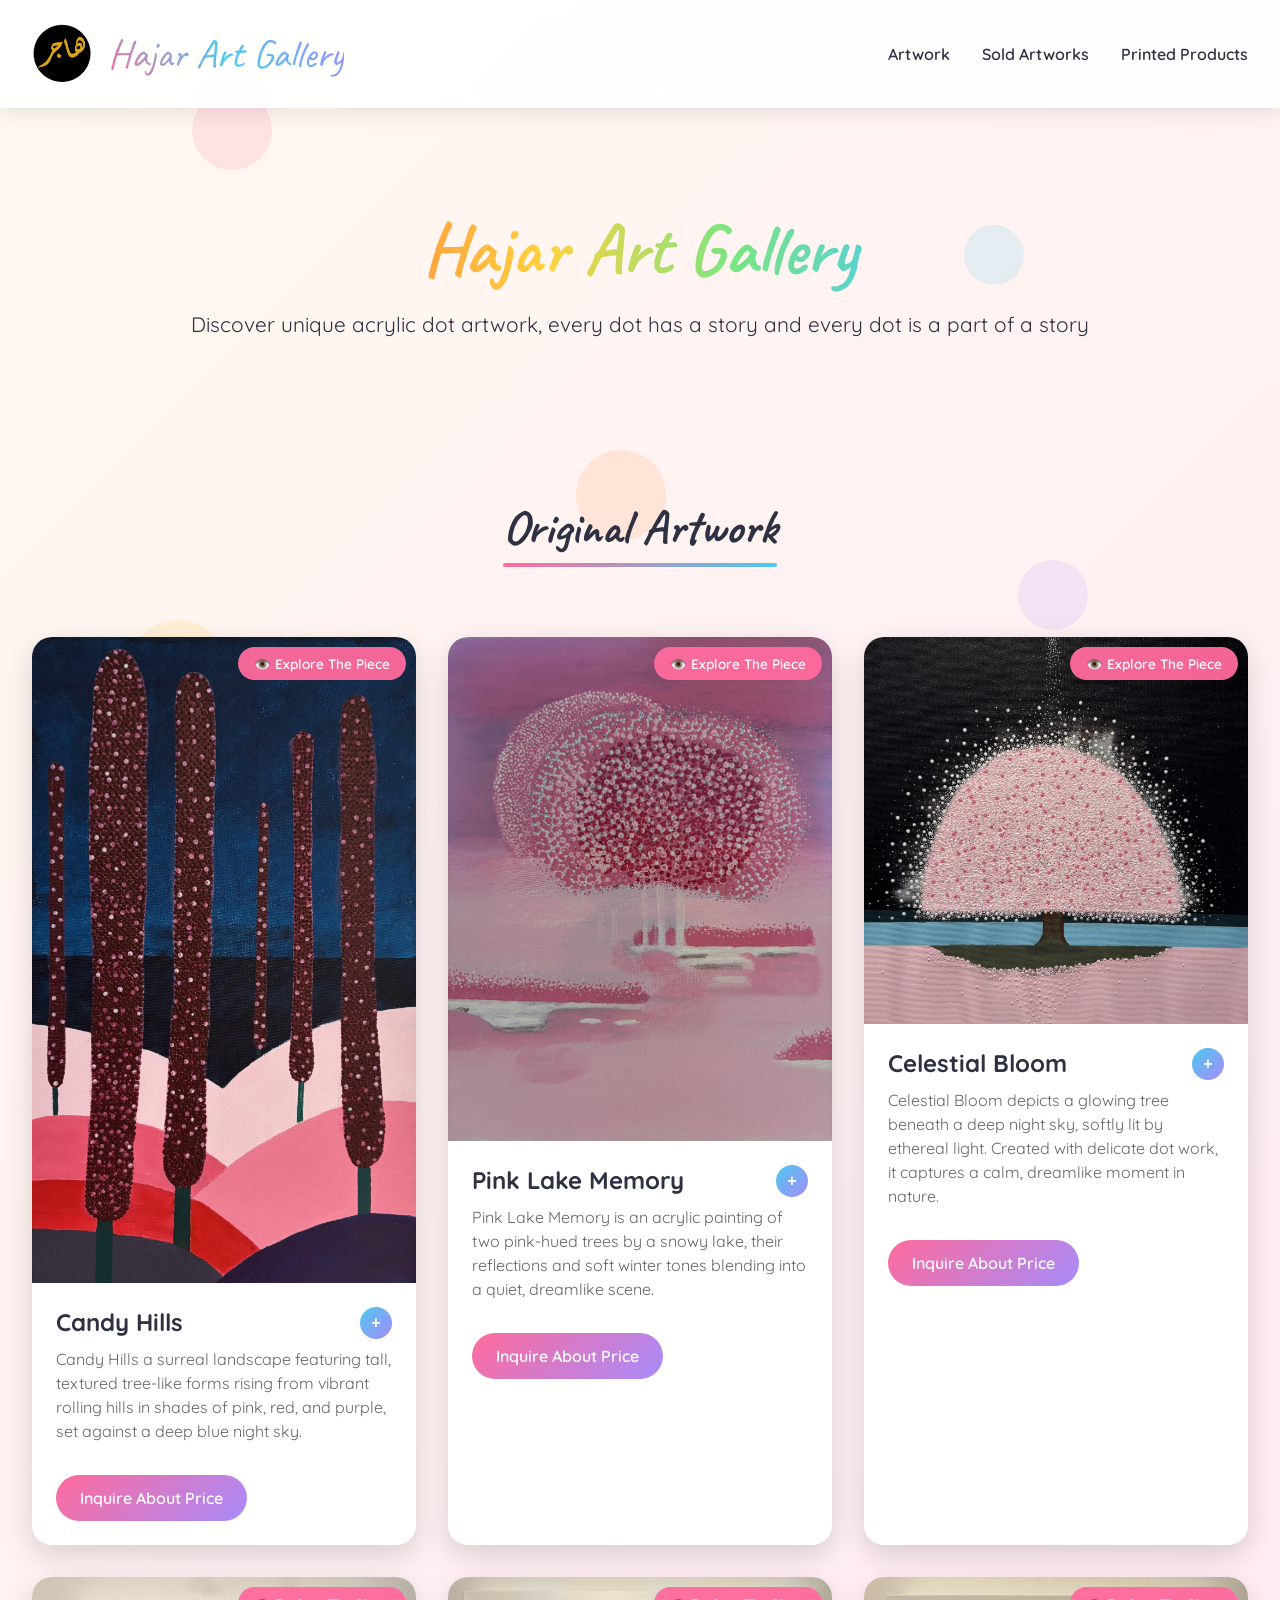
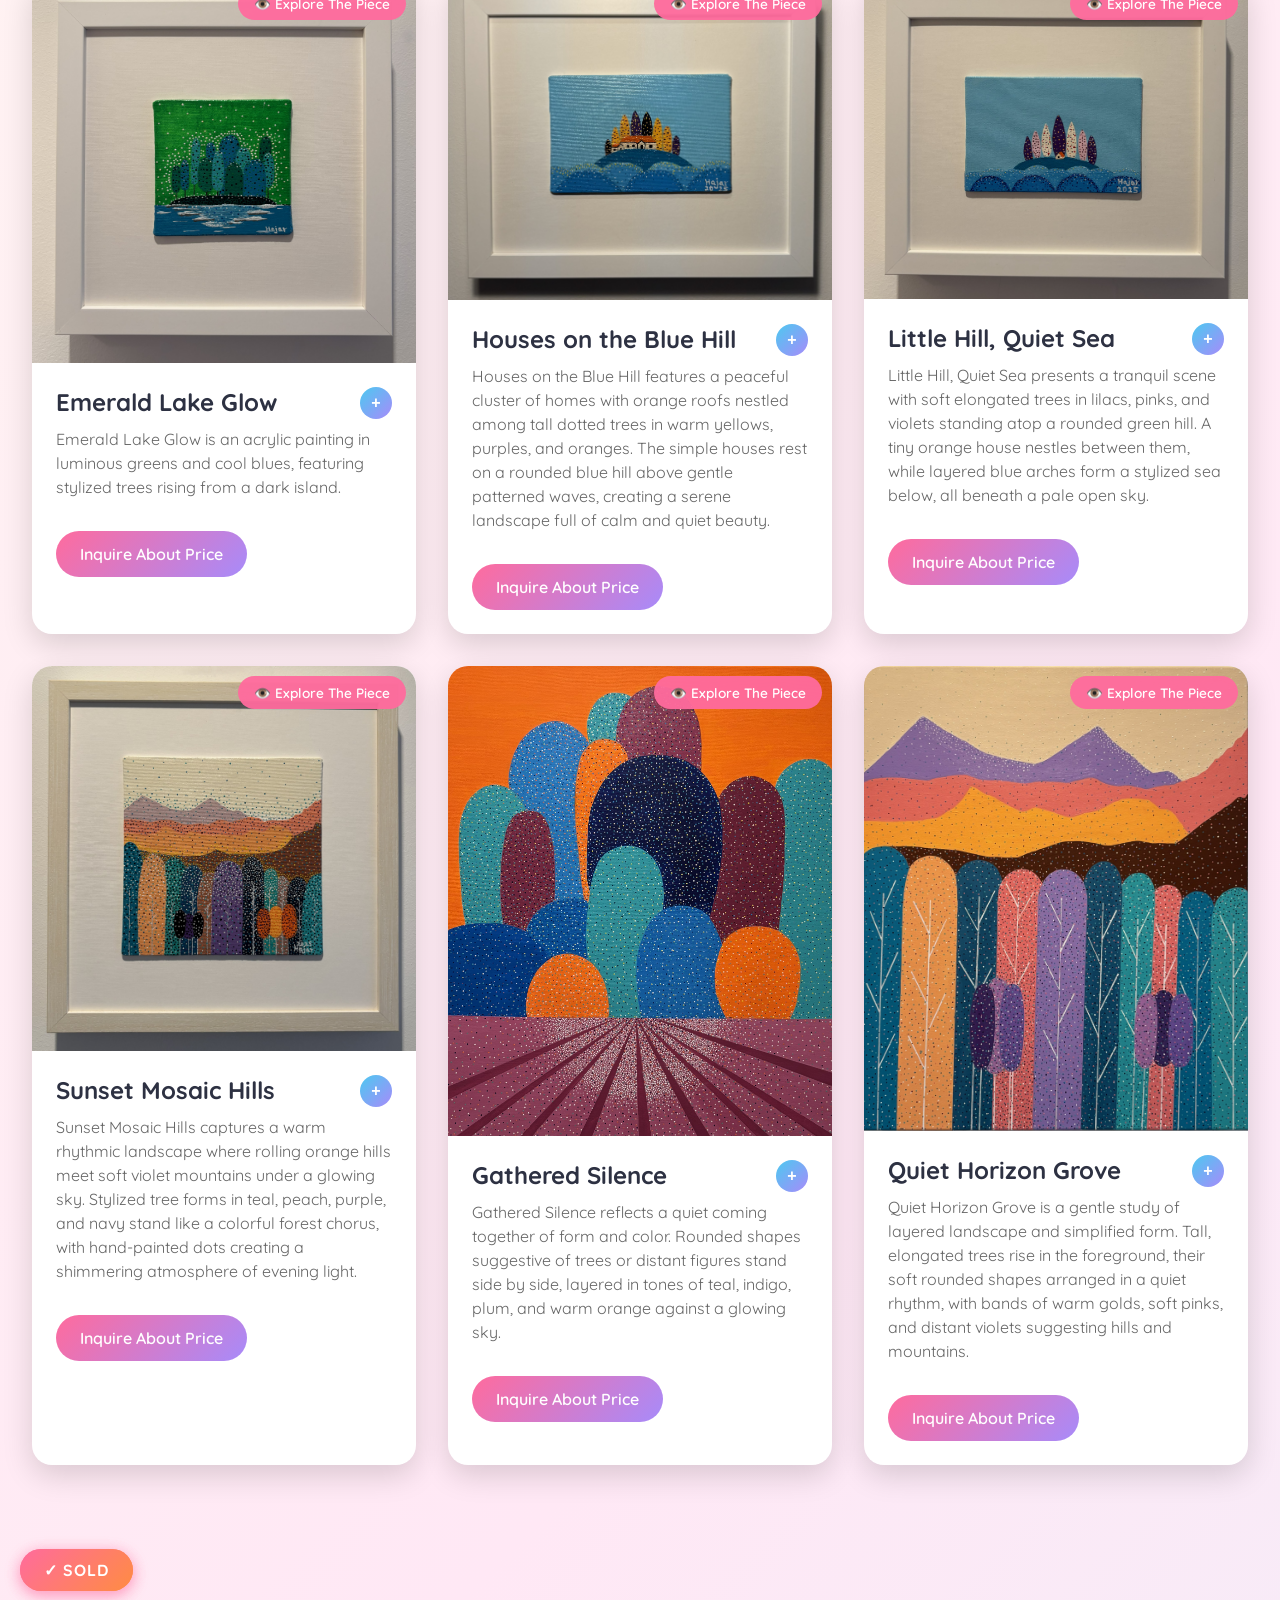
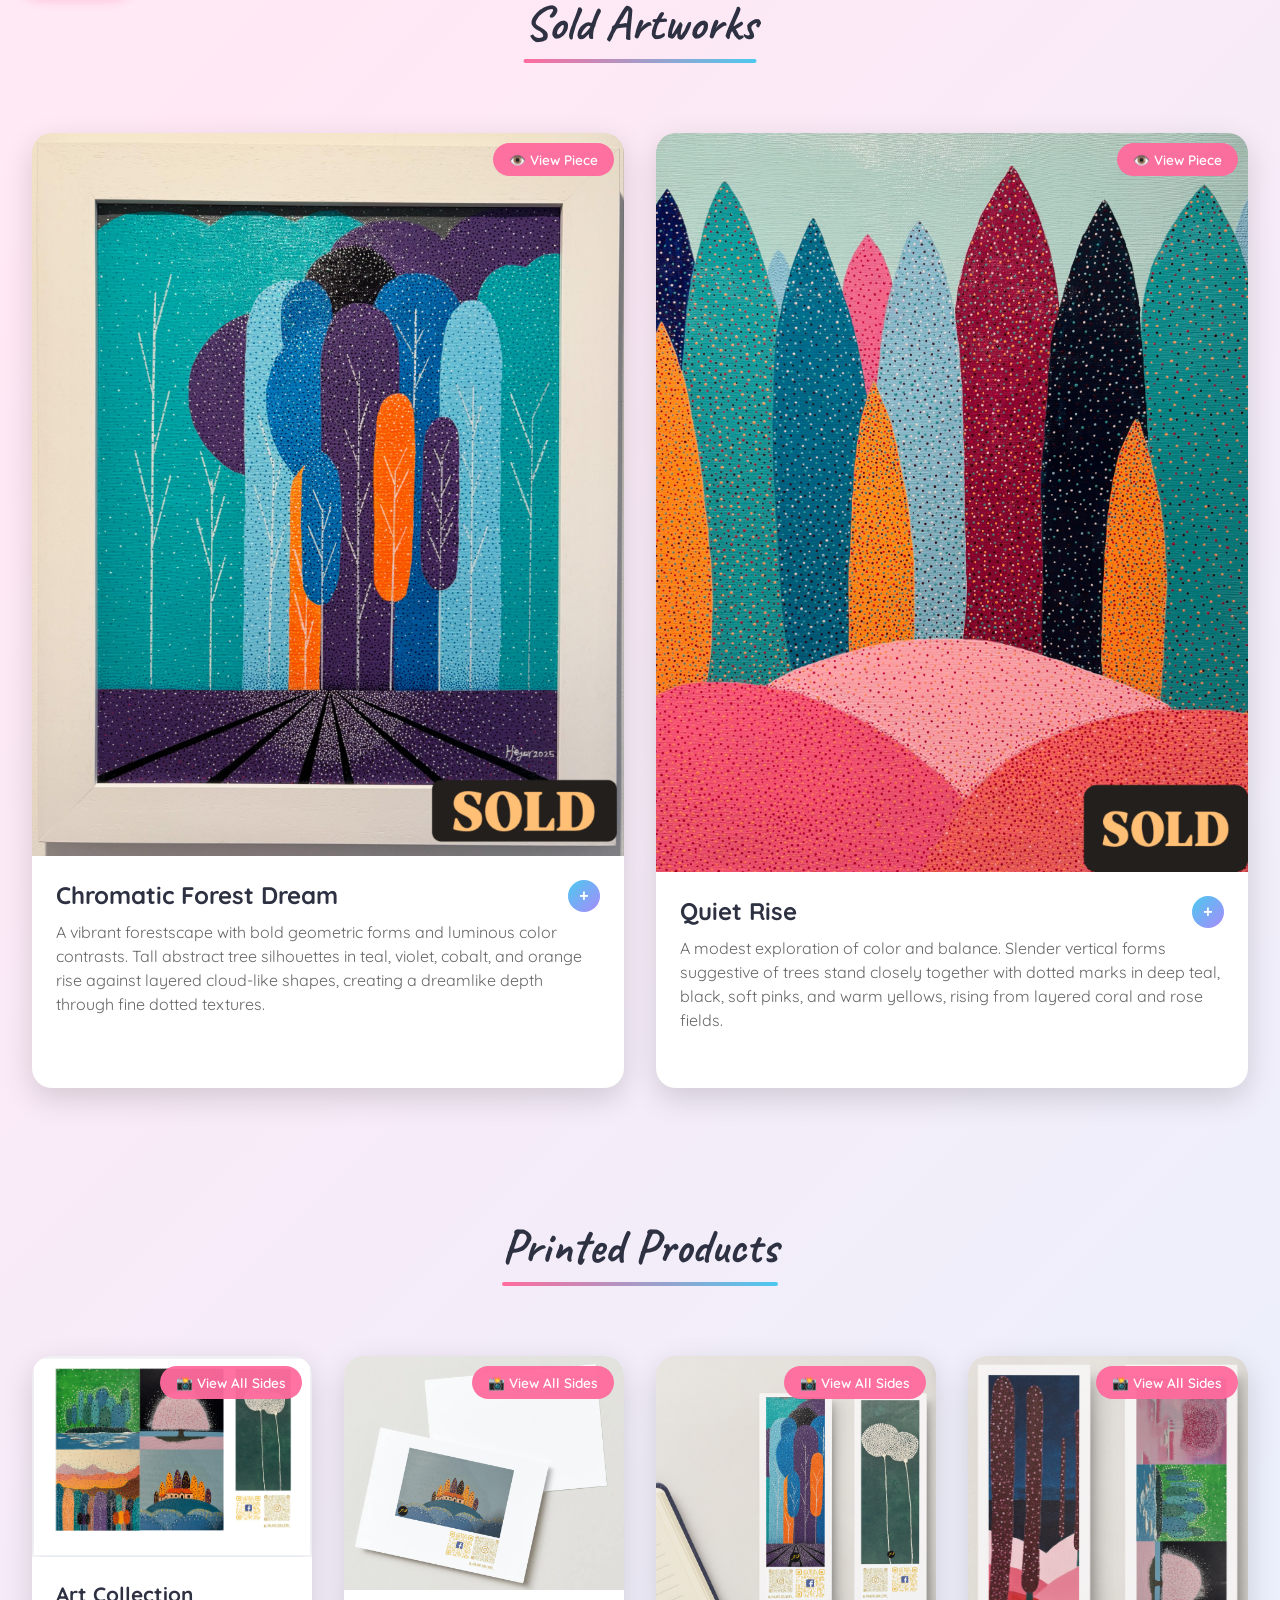
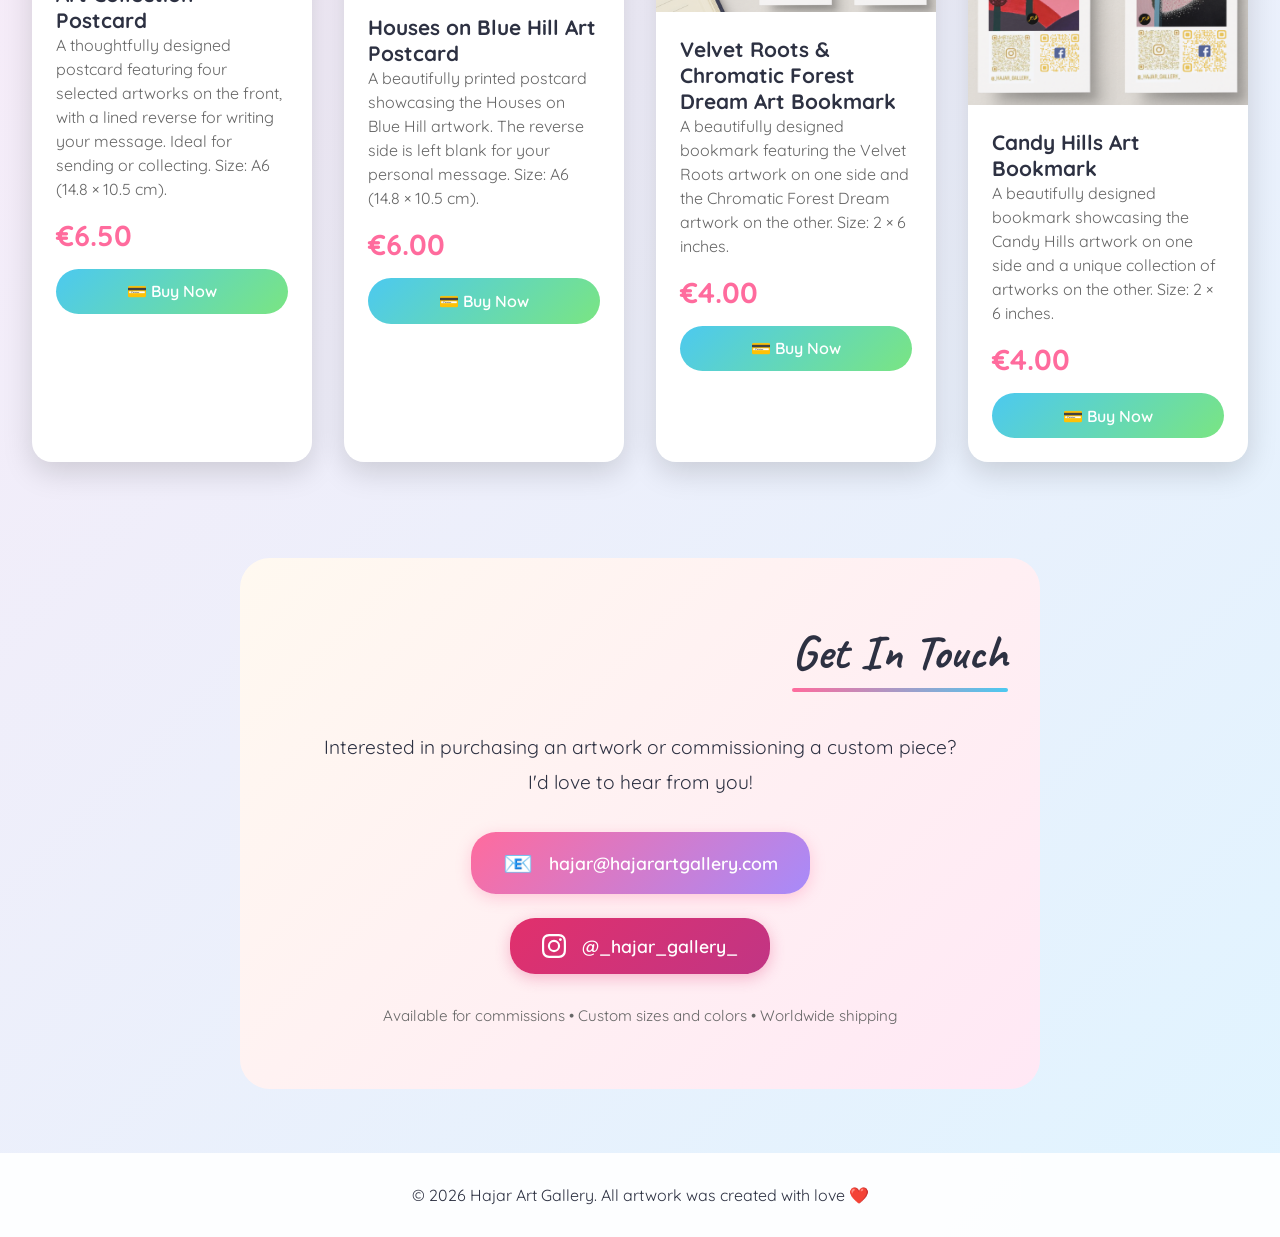
==== index.html @ 226327f9 "Add files via upload" ====
<!DOCTYPE html>
<html lang="en">
<head>
    <meta charset="UTF-8">
    <meta name="viewport" content="width=device-width, initial-scale=1.0">
    <title>Hajar Art Gallery | Colorful Dot Art Creations</title>
    <link href="https://fonts.googleapis.com/css2?family=Caveat:wght@700&family=Quicksand:wght@400;600&display=swap" rel="stylesheet">
    <script src="https://www.paypal.com/sdk/js?client-id=BAAkHNmOPKwmu2vfAsKTc-4go97l7MtjyeeQWlHp5sCfGv7PgdZAH940hxsPLqRZ-l-RQLEIjcBF8Jxk1U&components=hosted-buttons&disable-funding=venmo&currency=EUR"></script>
    <style>
        * {
            margin: 0;
            padding: 0;
            box-sizing: border-box;
        }

        :root {
            --primary-pink: #FF6B9D;
            --primary-blue: #4CC9F0;
            --primary-yellow: #FFD23F;
            --primary-purple: #A78BFA;
            --primary-orange: #FF8C42;
            --primary-green: #7AE582;
            --dark: #2D3142;
            --light: #FFF9F0;
        }

        body {
            font-family: 'Quicksand', sans-serif;
            background: linear-gradient(135deg, #FFF9F0 0%, #FFE8F5 50%, #E0F4FF 100%);
            color: var(--dark);
            overflow-x: hidden;
        }

        .bg-dots {
            position: fixed;
            top: 0;
            left: 0;
            width: 100%;
            height: 100%;
            z-index: 0;
            pointer-events: none;
            opacity: 0.15;
        }

        .dot {
            position: absolute;
            border-radius: 50%;
            animation: float 20s infinite ease-in-out;
        }

        .dot:nth-child(1) { width: 80px; height: 80px; background: var(--primary-pink); top: 10%; left: 15%; animation-delay: 0s; }
        .dot:nth-child(2) { width: 60px; height: 60px; background: var(--primary-blue); top: 25%; right: 20%; animation-delay: 3s; }
        .dot:nth-child(3) { width: 100px; height: 100px; background: var(--primary-yellow); bottom: 20%; left: 10%; animation-delay: 5s; }
        .dot:nth-child(4) { width: 70px; height: 70px; background: var(--primary-purple); bottom: 30%; right: 15%; animation-delay: 7s; }
        .dot:nth-child(5) { width: 90px; height: 90px; background: var(--primary-orange); top: 50%; left: 45%; animation-delay: 2s; }

        @keyframes float {
            0%, 100% { transform: translate(0, 0) scale(1); }
            25% { transform: translate(20px, -30px) scale(1.1); }
            50% { transform: translate(-15px, 20px) scale(0.9); }
            75% { transform: translate(30px, 10px) scale(1.05); }
        }

        header {
            position: relative;
            z-index: 10;
            background: rgba(255, 255, 255, 0.9);
            backdrop-filter: blur(10px);
            box-shadow: 0 4px 20px rgba(0,0,0,0.1);
            padding: 1.5rem 2rem;
            position: sticky;
            top: 0;
        }

        nav {
            display: flex;
            justify-content: space-between;
            align-items: center;
            max-width: 1400px;
            margin: 0 auto;
        }

        .logo-container {
            display: flex;
            align-items: center;
            gap: 1rem;
        }

        .logo-image {
            width: 60px;
            height: 60px;
            object-fit: contain;
            border-radius: 10px;
        }

        .logo {
            font-family: 'Caveat', cursive;
            font-size: 2.5rem;
            background: linear-gradient(45deg, var(--primary-pink), var(--primary-blue), var(--primary-purple));
            -webkit-background-clip: text;
            -webkit-text-fill-color: transparent;
            background-clip: text;
        }

        .nav-links {
            display: flex;
            gap: 2rem;
            list-style: none;
        }

        .nav-links a {
            text-decoration: none;
            color: var(--dark);
            font-weight: 600;
            transition: all 0.3s;
            position: relative;
        }

        .nav-links a::after {
            content: '';
            position: absolute;
            bottom: -5px;
            left: 0;
            width: 0;
            height: 3px;
            background: var(--primary-pink);
            border-radius: 2px;
            transition: width 0.3s;
        }

        .nav-links a:hover::after {
            width: 100%;
        }

        .hero {
            position: relative;
            z-index: 1;
            text-align: center;
            padding: 6rem 2rem 4rem;
            max-width: 1000px;
            margin: 0 auto;
        }

        .hero h1 {
            font-family: 'Caveat', cursive;
            font-size: 4.5rem;
            margin-bottom: 1rem;
            background: linear-gradient(90deg, var(--primary-pink), var(--primary-orange), var(--primary-yellow), var(--primary-green), var(--primary-blue), var(--primary-purple));
            -webkit-background-clip: text;
            -webkit-text-fill-color: transparent;
            background-clip: text;
            animation: fadeInUp 1s ease-out;
        }

        .hero p {
            font-size: 1.3rem;
            color: var(--dark);
            margin-bottom: 2rem;
            animation: fadeInUp 1s ease-out 0.2s backwards;
        }

        @keyframes fadeInUp {
            from {
                opacity: 0;
                transform: translateY(30px);
            }
            to {
                opacity: 1;
                transform: translateY(0);
            }
        }

        section {
            position: relative;
            z-index: 1;
            max-width: 1400px;
            margin: 0 auto;
            padding: 4rem 2rem;
        }

        .section-title {
            font-family: 'Caveat', cursive;
            font-size: 3rem;
            text-align: center;
            margin-bottom: 3rem;
            position: relative;
            display: inline-block;
            left: 50%;
            transform: translateX(-50%);
        }

        .section-title::before {
            content: '';
            position: absolute;
            bottom: -10px;
            left: 0;
            width: 100%;
            height: 4px;
            background: linear-gradient(90deg, var(--primary-pink), var(--primary-blue));
            border-radius: 2px;
        }

        .gallery-grid {
            display: grid;
            grid-template-columns: repeat(auto-fit, minmax(300px, 1fr));
            gap: 2rem;
            margin-top: 2rem;
        }

        .artwork-card, .product-card {
            background: white;
            border-radius: 20px;
            overflow: hidden;
            box-shadow: 0 10px 30px rgba(0,0,0,0.15);
            transition: all 0.4s ease;
            animation: fadeInUp 0.6s ease-out backwards;
        }

        .artwork-card:nth-child(1), .product-card:nth-child(1) { animation-delay: 0.1s; }
        .artwork-card:nth-child(2), .product-card:nth-child(2) { animation-delay: 0.2s; }
        .artwork-card:nth-child(3), .product-card:nth-child(3) { animation-delay: 0.3s; }
        .artwork-card:nth-child(4), .product-card:nth-child(4) { animation-delay: 0.4s; }
        .artwork-card:nth-child(5), .product-card:nth-child(5) { animation-delay: 0.5s; }
        .artwork-card:nth-child(6), .product-card:nth-child(6) { animation-delay: 0.6s; }
        .artwork-card:nth-child(7), .product-card:nth-child(7) { animation-delay: 0.7s; }
        .artwork-card:nth-child(8), .product-card:nth-child(8) { animation-delay: 0.8s; }
        .artwork-card:nth-child(9), .product-card:nth-child(9) { animation-delay: 0.9s; }
        .artwork-card:nth-child(10), .product-card:nth-child(10) { animation-delay: 1.0s; }
        .artwork-card:nth-child(11), .product-card:nth-child(11) { animation-delay: 1.1s; }

        .sold-badge {
            position: absolute;
            top: 20px;
            left: 20px;
            background: linear-gradient(135deg, #FF6B9D, #FF8C42);
            color: white;
            padding: 0.7rem 1.5rem;
            border-radius: 25px;
            font-size: 1rem;
            font-weight: 700;
            z-index: 3;
            box-shadow: 0 4px 15px rgba(255, 107, 157, 0.4);
            text-transform: uppercase;
            letter-spacing: 1px;
        }

        .sold-artwork .artwork-image {
            /* No filter - show original colors */
        }


        .artwork-card:hover, .product-card:hover {
            transform: translateY(-10px) rotate(1deg);
            box-shadow: 0 20px 40px rgba(0,0,0,0.2);
        }

        .artwork-image, .product-image {
            width: 100%;
            min-height: 250px;
            height: auto;
            background: linear-gradient(135deg, #FFD3E1, #C3E4FF);
            display: flex;
            align-items: center;
            justify-content: center;
            position: relative;
            overflow: hidden;
            cursor: pointer;
        }

        .product-image {
            min-height: 200px;
        }

        .artwork-image img, .product-image img {
            width: 100%;
            height: auto;
            display: block;
        }

        .view-gallery-badge {
            position: absolute;
            top: 10px;
            right: 10px;
            background: rgba(255, 107, 157, 0.95);
            color: white;
            padding: 0.5rem 1rem;
            border-radius: 20px;
            font-size: 0.85rem;
            font-weight: 600;
            display: flex;
            align-items: center;
            gap: 0.3rem;
            z-index: 2;
            pointer-events: none;
        }

        .artwork-info, .product-info {
            padding: 1.5rem;
        }

        .artwork-header {
            display: flex;
            justify-content: space-between;
            align-items: flex-start;
            margin-bottom: 0.5rem;
        }

        .artwork-info h3, .product-info h3 {
            font-size: 1.5rem;
            color: var(--dark);
            flex: 1;
        }

        .product-info h3 {
            font-size: 1.3rem;
        }

        .info-icon {
            background: linear-gradient(135deg, var(--primary-blue), var(--primary-purple));
            color: white;
            border: none;
            width: 32px;
            height: 32px;
            border-radius: 50%;
            font-size: 1rem;
            font-weight: bold;
            cursor: pointer;
            transition: all 0.3s;
            display: flex;
            align-items: center;
            justify-content: center;
            flex-shrink: 0;
            margin-left: 0.5rem;
        }

        .info-icon:hover {
            transform: scale(1.1) rotate(15deg);
            box-shadow: 0 3px 10px rgba(76, 201, 240, 0.4);
        }

        .artwork-info p, .product-info p {
            color: #666;
            margin-bottom: 1rem;
            line-height: 1.5;
        }

        .artwork-details {
            max-height: 0;
            overflow: hidden;
            transition: max-height 0.4s ease-out, opacity 0.4s ease-out;
            opacity: 0;
            background: linear-gradient(135deg, #FFF9F0, #FFE8F5);
            border-radius: 10px;
            padding: 0 1rem;
            margin: 1rem 0;
        }

        .artwork-details.expanded {
            max-height: none;
            opacity: 1;
            padding: 1rem;
        }

        .artwork-details h4 {
            color: var(--primary-pink);
            font-size: 1.1rem;
            margin-bottom: 0.5rem;
            font-family: 'Caveat', cursive;
            font-size: 1.5rem;
        }

        .artwork-details p {
            color: #555;
            font-size: 0.95rem;
            line-height: 1.6;
            margin-bottom: 0.8rem;
        }

        .detail-item {
            display: flex;
            gap: 0.5rem;
            margin-bottom: 0.5rem;
        }

        .detail-label {
            font-weight: 600;
            color: var(--dark);
            min-width: 80px;
        }

        .detail-value {
            color: #666;
        }

        .price {
            font-size: 1.8rem;
            font-weight: 700;
            color: var(--primary-pink);
            margin: 1rem 0;
        }

        .inquiry-btn, .buy-btn {
            background: linear-gradient(135deg, var(--primary-pink), var(--primary-purple));
            color: white;
            border: none;
            padding: 0.8rem 1.5rem;
            border-radius: 25px;
            font-weight: 600;
            cursor: pointer;
            transition: all 0.3s;
            font-family: 'Quicksand', sans-serif;
            font-size: 1rem;
        }

        .buy-btn {
            background: linear-gradient(135deg, var(--primary-blue), var(--primary-green));
            width: 100%;
        }

        .inquiry-btn:hover, .buy-btn:hover {
            transform: scale(1.05);
            box-shadow: 0 5px 15px rgba(255, 107, 157, 0.4);
        }

        /* PayPal container - hidden by default */
        .paypal-container {
            display: none;
            margin-top: 1rem;
            padding: 1.5rem;
            background: linear-gradient(135deg, #FFF9F0, #E8F4FF);
            border-radius: 15px;
            border: 2px solid var(--primary-blue);
            text-align: center;
        }

        .paypal-container.visible {
            display: block;
            animation: fadeInUp 0.4s ease-out;
        }

        .paypal-container p {
            margin-bottom: 1rem;
            color: var(--dark);
            font-weight: 600;
        }

        .products-grid {
            display: grid;
            grid-template-columns: repeat(auto-fit, minmax(280px, 1fr));
            gap: 2rem;
            margin-top: 2rem;
        }

        .gallery-modal {
            display: none;
            position: fixed;
            top: 0;
            left: 0;
            width: 100%;
            height: 100%;
            background: rgba(0,0,0,0.95);
            z-index: 2000;
            justify-content: center;
            align-items: center;
            backdrop-filter: blur(5px);
        }

        .gallery-modal.active {
            display: flex;
        }

        .gallery-content {
            position: relative;
            max-width: 90vw;
            max-height: 90vh;
            display: flex;
            flex-direction: column;
            align-items: center;
            animation: zoomIn 0.3s ease-out;
        }

        @keyframes zoomIn {
            from {
                transform: scale(0.8);
                opacity: 0;
            }
            to {
                transform: scale(1);
                opacity: 1;
            }
        }

        .gallery-main-image {
            max-width: 90vw;
            max-height: 70vh;
            object-fit: contain;
            border-radius: 10px;
            cursor: zoom-in;
            transition: transform 0.3s;
        }

        .gallery-main-image.zoomed {
            cursor: zoom-out;
            transform: scale(1.5);
        }

        .gallery-info {
            background: white;
            padding: 1rem 2rem;
            border-radius: 15px;
            margin-top: 1rem;
            text-align: center;
        }

        .gallery-info h3 {
            font-family: 'Caveat', cursive;
            font-size: 2rem;
            color: var(--primary-pink);
            margin-bottom: 0.5rem;
        }

        .photo-counter {
            color: #666;
            font-size: 0.9rem;
        }

        .gallery-nav {
            position: absolute;
            top: 50%;
            transform: translateY(-50%);
            background: rgba(255, 255, 255, 0.9);
            border: none;
            width: 50px;
            height: 50px;
            border-radius: 50%;
            font-size: 1.5rem;
            cursor: pointer;
            transition: all 0.3s;
            display: flex;
            align-items: center;
            justify-content: center;
            color: var(--dark);
        }

        .gallery-nav:hover {
            background: white;
            transform: translateY(-50%) scale(1.1);
        }

        .gallery-prev {
            left: 20px;
        }

        .gallery-next {
            right: 20px;
        }

        .gallery-close {
            position: fixed;
            top: 20px;
            right: 20px;
            background: rgba(255, 255, 255, 0.95);
            border: 3px solid var(--primary-pink);
            width: 50px;
            height: 50px;
            border-radius: 50%;
            font-size: 2rem;
            cursor: pointer;
            transition: all 0.3s;
            display: flex;
            align-items: center;
            justify-content: center;
            color: var(--dark);
            z-index: 2001;
            box-shadow: 0 4px 15px rgba(0,0,0,0.3);
        }

        .gallery-close:hover {
            background: white;
            transform: rotate(90deg) scale(1.1);
        }

        .gallery-thumbnails {
            display: flex;
            gap: 0.5rem;
            margin-top: 1rem;
            max-width: 90vw;
            overflow-x: auto;
            padding: 0.5rem;
        }

        .thumbnail {
            width: 80px;
            height: 80px;
            object-fit: cover;
            border-radius: 8px;
            cursor: pointer;
            opacity: 0.6;
            transition: all 0.3s;
            border: 3px solid transparent;
        }

        .thumbnail:hover {
            opacity: 1;
        }

        .thumbnail.active {
            opacity: 1;
            border-color: var(--primary-pink);
        }

        .modal {
            display: none;
            position: fixed;
            top: 0;
            left: 0;
            width: 100%;
            height: 100%;
            background: rgba(0,0,0,0.7);
            z-index: 1000;
            justify-content: center;
            align-items: center;
            backdrop-filter: blur(5px);
        }

        .modal-content {
            background: white;
            padding: 2.5rem;
            border-radius: 25px;
            max-width: 500px;
            width: 90%;
            animation: scaleIn 0.3s ease-out;
            position: relative;
        }

        @keyframes scaleIn {
            from {
                transform: scale(0.8);
                opacity: 0;
            }
            to {
                transform: scale(1);
                opacity: 1;
            }
        }

        .close {
            position: absolute;
            top: 1rem;
            right: 1.5rem;
            font-size: 2rem;
            cursor: pointer;
            color: var(--dark);
        }

        .modal h2 {
            font-family: 'Caveat', cursive;
            font-size: 2.5rem;
            margin-bottom: 1.5rem;
            color: var(--primary-pink);
        }

        .modal input,
        .modal textarea {
            width: 100%;
            padding: 0.8rem;
            margin-bottom: 1rem;
            border: 2px solid #E0E0E0;
            border-radius: 10px;
            font-family: 'Quicksand', sans-serif;
            font-size: 1rem;
            transition: border-color 0.3s;
        }

        .modal input:focus,
        .modal textarea:focus {
            outline: none;
            border-color: var(--primary-pink);
        }

        .modal textarea {
            min-height: 100px;
            resize: vertical;
        }

        .submit-btn {
            background: linear-gradient(135deg, var(--primary-pink), var(--primary-purple));
            color: white;
            border: none;
            padding: 1rem 2rem;
            border-radius: 25px;
            font-weight: 600;
            cursor: pointer;
            width: 100%;
            font-size: 1.1rem;
            font-family: 'Quicksand', sans-serif;
            transition: all 0.3s;
        }

        .submit-btn:hover {
            transform: scale(1.05);
            box-shadow: 0 5px 15px rgba(255, 107, 157, 0.4);
        }

        footer {
            background: rgba(255, 255, 255, 0.9);
            padding: 2rem;
            text-align: center;
            margin-top: 4rem;
            position: relative;
            z-index: 1;
        }

        footer p {
            color: var(--dark);
        }

        @media (max-width: 768px) {
            .hero h1 {
                font-size: 3rem;
            }
            
            nav {
                flex-direction: column;
                gap: 1rem;
                padding: 1rem;
            }
            
            .logo-container {
                justify-content: center;
            }
            
            .nav-links {
                gap: 1rem;
                flex-wrap: wrap;
                justify-content: center;
                width: 100%;
            }
            
            .nav-links li {
                flex: 0 0 auto;
            }
            
            .nav-links a {
                font-size: 0.9rem;
                white-space: nowrap;
            }

            .logo {
                font-size: 2rem;
            }

            .logo-image {
                width: 50px;
                height: 50px;
            }

            .section-title {
                font-size: 2.5rem;
            }

            .artwork-header {
                flex-wrap: wrap;
            }
            
            .artwork-image, .product-image {
                min-height: 250px;
                display: flex;
                align-items: center;
                justify-content: center;
            }
            
            .artwork-image img, .product-image img {
                width: 100%;
                height: auto;
                max-width: 100%;
                object-fit: contain;
            }
            
            .gallery-grid, .products-grid {
                grid-template-columns: 1fr;
                gap: 1.5rem;
                padding: 0 1rem;
            }
            
            .artwork-info, .product-info {
                padding: 1rem;
            }
            
            .hero {
                padding: 4rem 1rem 2rem;
            }
            
            section {
                padding: 2rem 1rem;
            }

            .gallery-nav {
                width: 40px;
                height: 40px;
                font-size: 1.2rem;
            }

            .gallery-prev {
                left: 10px;
            }

            .gallery-next {
                right: 10px;
            }

            .gallery-close {
                top: 10px;
                right: 10px;
                width: 45px;
                height: 45px;
                font-size: 1.5rem;
                background: rgba(255, 107, 157, 0.95);
                color: white;
                border: 2px solid white;
            }
            
            header {
                padding: 1rem;
            }
        }

        @media (max-width: 480px) {
            .hero h1 {
                font-size: 2.5rem;
            }
            
            .hero p {
                font-size: 1.1rem;
            }
            
            .nav-links {
                gap: 0.5rem;
            }
            
            .nav-links a {
                font-size: 0.85rem;
                padding: 0.3rem 0.5rem;
            }
            
            .logo {
                font-size: 1.8rem;
            }
            
            .section-title {
                font-size: 2rem;
            }
            
            #contact a {
                font-size: 1rem;
                padding: 0.8rem 1.5rem;
                flex-direction: column;
                text-align: center;
            }
            
            #contact a span:first-child {
                font-size: 1.3rem;
            }
        }
    </style>
</head>
<body>
    <div class="bg-dots">
        <div class="dot"></div>
        <div class="dot"></div>
        <div class="dot"></div>
        <div class="dot"></div>
        <div class="dot"></div>
    </div>

    <header>
        <nav>
            <div class="logo-container">
                <img src="gallerylogo.png" alt="Hajar Art Gallery Logo" class="logo-image" onerror="this.style.display='none'">
                <div class="logo">Hajar Art Gallery</div>
            </div>
            <ul class="nav-links">
                <li><a href="#artwork">Artwork</a></li>
                <li><a href="#sold-artworks">Sold Artworks</a></li>
                <li><a href="#printed-products">Printed Products</a></li>
            </ul>
        </nav>
    </header>

    <div class="hero">
        <h1>Hajar Art Gallery</h1>
        <p>Discover unique acrylic dot artwork, every dot has a story and every dot is a part of a story</p>
    </div>

    <section id="artwork">
        <h2 class="section-title">Original Artwork</h2>
        <div class="gallery-grid">
            <div class="artwork-card">
                <div class="artwork-image" onclick="openGallery('candyhills')">
                    <img src="Candy Hills1.jpg" alt="Candy Hills">
                    <div class="view-gallery-badge">👁️ Explore The Piece</div>
                </div>
                <div class="artwork-info">
                    <div class="artwork-header">
                        <h3>Candy Hills</h3>
                        <button class="info-icon" onclick="toggleDetails('details-candyhills')" title="More Details">+</button>
                    </div>
                    <p>Candy Hills a surreal landscape featuring tall, textured tree-like forms rising from vibrant rolling hills in shades of pink, red, and purple, set against a deep blue night sky.</p>
                    
                    <div class="artwork-details" id="details-candyhills">
                        <h4>✨ Artwork Details</h4>
                        <div class="detail-item">
                            <span class="detail-label">Size:</span>
                            <span class="detail-value">30 x 50 cm</span>
                        </div>
                        <div class="detail-item">
                            <span class="detail-label">Medium:</span>
                            <span class="detail-value">Acrylic on canvas</span>
                        </div>
                        <div class="detail-item">
                            <span class="detail-label">Technique:</span>
                            <span class="detail-value">Dot painting technique with fine brush</span>
                        </div>
                        <div class="detail-item">
                            <span class="detail-label">Year:</span>
                            <span class="detail-value">2025</span>
                        </div>
                        <p><strong>Story:</strong> This piece was inspired by memories of childhood dreams where landscapes bent and twisted into fantastical shapes. The vibrant colors represent joy and imagination, with each dot carefully placed to create texture and depth.</p>
                        <p><strong>Colors:</strong> Deep blues, vibrant pinks, rich purples, and warm reds create a harmonious blend that draws the eye through the composition.</p>
                    </div>
                    
                    <button class="inquiry-btn" onclick="event.stopPropagation(); openInquiry('Candy Hills')">Inquire About Price</button>
                </div>
            </div>

            <div class="artwork-card">
                <div class="artwork-image" onclick="openGallery('pinklake')">
                    <img src="Pink Lake Memory1.jpg" alt="Pink Lake Memory">
                    <div class="view-gallery-badge">👁️ Explore The Piece</div>
                </div>
                <div class="artwork-info">
                    <div class="artwork-header">
                        <h3>Pink Lake Memory</h3>
                        <button class="info-icon" onclick="toggleDetails('details-pinklake')" title="More Details">+</button>
                    </div>
                    <p>Pink Lake Memory is an acrylic painting of two pink-hued trees by a snowy lake, their reflections and soft winter tones blending into a quiet, dreamlike scene.</p>
                    
                    <div class="artwork-details" id="details-pinklake">
                        <h4>✨ Artwork Details</h4>
                        <div class="detail-item">
                            <span class="detail-label">Size:</span>
                            <span class="detail-value">24 x 30 cm</span>
                        </div>
                        <div class="detail-item">
                            <span class="detail-label">Medium:</span>
                            <span class="detail-value">Acrylic on canvas</span>
                        </div>
                        <div class="detail-item">
                            <span class="detail-label">Technique:</span>
                            <span class="detail-value">Dotwork with layered colors</span>
                        </div>
                        <div class="detail-item">
                            <span class="detail-label">Year:</span>
                            <span class="detail-value">2025</span>
                        </div>
                        <p><strong>Story:</strong> Inspired by a winter memory of a frozen lake at sunset, where the trees seemed to glow with an ethereal pink light. The reflection creates a mirror world, doubling the magic of the moment.</p>
                        <p><strong>Colors:</strong> Soft pinks, cool whites, gentle blues, and warm undertones create a serene and peaceful atmosphere.</p>
                    </div>
                    
                    <button class="inquiry-btn" onclick="event.stopPropagation(); openInquiry('Pink Lake Memory')">Inquire About Price</button>
                </div>
            </div>

            <div class="artwork-card">
                <div class="artwork-image" onclick="openGallery('celestial')">
                    <img src="Celestial Bloom1.jpg" alt="Celestial Bloom">
                    <div class="view-gallery-badge">👁️ Explore The Piece</div>
                </div>
                <div class="artwork-info">
                    <div class="artwork-header">
                        <h3>Celestial Bloom</h3>
                        <button class="info-icon" onclick="toggleDetails('details-celestial')" title="More Details">+</button>
                    </div>
                    <p>Celestial Bloom depicts a glowing tree beneath a deep night sky, softly lit by ethereal light. Created with delicate dot work, it captures a calm, dreamlike moment in nature.</p>
                    
                    <div class="artwork-details" id="details-celestial">
                        <h4>✨ Artwork Details</h4>
                        <div class="detail-item">
                            <span class="detail-label">Size:</span>
                            <span class="detail-value">40 x 40 cm</span>
                        </div>
                        <div class="detail-item">
                            <span class="detail-label">Medium:</span>
                            <span class="detail-value">Acrylic on canvas</span>
                        </div>
                        <div class="detail-item">
                            <span class="detail-label">Technique:</span>
                            <span class="detail-value">Miniature dot painting</span>
                        </div>
                        <div class="detail-item">
                            <span class="detail-label">Year:</span>
                            <span class="detail-value">2025</span>
                        </div>
                        <p><strong>Story:</strong> This piece explores the connection between earth and cosmos. The tree represents growth and life, while the celestial patterns suggest the infinite universe surrounding us.</p>
                        <p><strong>Colors:</strong> Deep midnight blues, luminous golds, soft whites, and ethereal purples create a mystical nighttime scene.</p>
                    </div>
                    
                    <button class="inquiry-btn" onclick="event.stopPropagation(); openInquiry('Celestial Bloom')">Inquire About Price</button>
                </div>
            </div>

            <div class="artwork-card">
                <div class="artwork-image" onclick="openGallery('emerald')">
                    <img src="Emerald Lake Glow.jpg" alt="Emerald Lake Glow">
                    <div class="view-gallery-badge">👁️ Explore The Piece</div>
                </div>
                <div class="artwork-info">
                    <div class="artwork-header">
                        <h3>Emerald Lake Glow</h3>
                        <button class="info-icon" onclick="toggleDetails('details-emerald')" title="More Details">+</button>
                    </div>
                    <p>Emerald Lake Glow is an acrylic painting in luminous greens and cool blues, featuring stylized trees rising from a dark island.</p>
                    
                    <div class="artwork-details" id="details-emerald">
                        <h4>✨ Artwork Details</h4>
                        <div class="detail-item">
                            <span class="detail-label">Size:</span>
                            <span class="detail-value">10 x 10 cm</span>
                        </div>
                        <div class="detail-item">
                            <span class="detail-label">Medium:</span>
                            <span class="detail-value">Acrylic on canvas</span>
                        </div>
                        <div class="detail-item">
                            <span class="detail-label">Technique:</span>
                            <span class="detail-value">Miniature dot painting</span>
                        </div>
                        <div class="detail-item">
                            <span class="detail-label">Year:</span>
                            <span class="detail-value">2024</span>
                        </div>
                        <p><strong>Story:</strong> A tiny gem that captures the magic of bioluminescence on a calm lake. Every dot is precisely placed to create depth and atmosphere.</p>
                        <p><strong>Colors:</strong> Rich emerald greens, deep teals, midnight blues, and scattered points of light create a magical, glowing effect.</p>
                    </div>
                    
                    <button class="inquiry-btn" onclick="event.stopPropagation(); openInquiry('Emerald Lake Glow')">Inquire About Price</button>
                </div>
            </div>

            <div class="artwork-card">
                <div class="artwork-image" onclick="openGallery('housesbluehill')">
                    <img src="House on the blue hill.jpeg" alt="Houses on the Blue Hill">
                    <div class="view-gallery-badge">👁️ Explore The Piece</div>
                </div>
                <div class="artwork-info">
                    <div class="artwork-header">
                        <h3>Houses on the Blue Hill</h3>
                        <button class="info-icon" onclick="toggleDetails('details-housesbluehill')" title="More Details">+</button>
                    </div>
                    <p>Houses on the Blue Hill features a peaceful cluster of homes with orange roofs nestled among tall dotted trees in warm yellows, purples, and oranges. The simple houses rest on a rounded blue hill above gentle patterned waves, creating a serene landscape full of calm and quiet beauty.</p>
                    
                    <div class="artwork-details" id="details-housesbluehill">
                        <h4>✨ Artwork Details</h4>
                        <div class="detail-item">
                            <span class="detail-label">Size:</span>
                            <span class="detail-value">10 x 15 cm</span>
                        </div>
                        <div class="detail-item">
                            <span class="detail-label">Medium:</span>
                            <span class="detail-value">Acrylic on canvas</span>
                        </div>
                        <div class="detail-item">
                            <span class="detail-label">Technique:</span>
                            <span class="detail-value">Dot painting technique</span>
                        </div>
                        <div class="detail-item">
                            <span class="detail-label">Year:</span>
                            <span class="detail-value">2025</span>
                        </div>
                        <p><strong>Story:</strong> This piece brings together a quiet cluster of homes surrounded by tall, dotted trees. The small row of houses feels settled and sheltered on the rounded blue hill, while gentle layers of patterned blue waves create a soft rhythm below.</p>
                        <p><strong>Colors:</strong> Warm yellows, deep purples, soft oranges, and peaceful blues create a harmonious and sheltered atmosphere.</p>
                    </div>
                    
                    <button class="inquiry-btn" onclick="event.stopPropagation(); openInquiry('Houses on the Blue Hill')">Inquire About Price</button>
                </div>
            </div>

            <div class="artwork-card">
                <div class="artwork-image" onclick="openGallery('littlehill')">
                    <img src="Little Hill, Quiet Sea.jpeg" alt="Little Hill, Quiet Sea">
                    <div class="view-gallery-badge">👁️ Explore The Piece</div>
                </div>
                <div class="artwork-info">
                    <div class="artwork-header">
                        <h3>Little Hill, Quiet Sea</h3>
                        <button class="info-icon" onclick="toggleDetails('details-littlehill')" title="More Details">+</button>
                    </div>
                    <p>Little Hill, Quiet Sea presents a tranquil scene with soft elongated trees in lilacs, pinks, and violets standing atop a rounded green hill. A tiny orange house nestles between them, while layered blue arches form a stylized sea below, all beneath a pale open sky.</p>
                    
                    <div class="artwork-details" id="details-littlehill">
                        <h4>✨ Artwork Details</h4>
                        <div class="detail-item">
                            <span class="detail-label">Size:</span>
                            <span class="detail-value">10 x 15 cm</span>
                        </div>
                        <div class="detail-item">
                            <span class="detail-label">Medium:</span>
                            <span class="detail-value">Acrylic on canvas</span>
                        </div>
                        <div class="detail-item">
                            <span class="detail-label">Technique:</span>
                            <span class="detail-value">Dot painting technique</span>
                        </div>
                        <div class="detail-item">
                            <span class="detail-label">Year:</span>
                            <span class="detail-value">2025</span>
                        </div>
                        <p><strong>Story:</strong> A simple, calming scene where soft tree forms stand atop a rounded green hill. A tiny orange house adds warmth without disturbing the gentle mood, while the stylized sea below creates a steady, quiet rhythm.</p>
                        <p><strong>Colors:</strong> Soft lilacs, gentle pinks, creamy whites, deep violets, fresh greens, and calming blues create a peaceful and open atmosphere.</p>
                    </div>
                    
                    <button class="inquiry-btn" onclick="event.stopPropagation(); openInquiry('Little Hill, Quiet Sea')">Inquire About Price</button>
                </div>
            </div>

            <div class="artwork-card">
                <div class="artwork-image" onclick="openGallery('sunsetmosaic')">
                    <img src="Sunset Mosaic Hills.jpg" alt="Sunset Mosaic Hills">
                    <div class="view-gallery-badge">👁️ Explore The Piece</div>
                </div>
                <div class="artwork-info">
                    <div class="artwork-header">
                        <h3>Sunset Mosaic Hills</h3>
                        <button class="info-icon" onclick="toggleDetails('details-sunsetmosaic')" title="More Details">+</button>
                    </div>
                    <p>Sunset Mosaic Hills captures a warm rhythmic landscape where rolling orange hills meet soft violet mountains under a glowing sky. Stylized tree forms in teal, peach, purple, and navy stand like a colorful forest chorus, with hand-painted dots creating a shimmering atmosphere of evening light.</p>
                    
                    <div class="artwork-details" id="details-sunsetmosaic">
                        <h4>✨ Artwork Details</h4>
                        <div class="detail-item">
                            <span class="detail-label">Size:</span>
                            <span class="detail-value">10 x 15 cm</span>
                        </div>
                        <div class="detail-item">
                            <span class="detail-label">Medium:</span>
                            <span class="detail-value">Acrylic on canvas</span>
                        </div>
                        <div class="detail-item">
                            <span class="detail-label">Technique:</span>
                            <span class="detail-value">Dot painting technique</span>
                        </div>
                        <div class="detail-item">
                            <span class="detail-label">Year:</span>
                            <span class="detail-value">2025</span>
                        </div>
                        <p><strong>Story:</strong> A warm, rhythmic landscape where rolling hills meet mountains. Stylized trees stand together like a colorful chorus while scattered dots create a shimmering atmosphere—like drifting pollen, distant stars, or the playful dance of evening light.</p>
                        <p><strong>Colors:</strong> Warm oranges, soft violets, vibrant teals, gentle peaches, deep purples, and rich navy blues create a glowing sunset atmosphere.</p>
                    </div>
                    
                    <button class="inquiry-btn" onclick="event.stopPropagation(); openInquiry('Sunset Mosaic Hills')">Inquire About Price</button>
                </div>
            </div>

            <div class="artwork-card">
                <div class="artwork-image" onclick="openGallery('gatheredsilence')">
                    <img src="Gathered Silence.jpg" alt="Gathered Silence">
                    <div class="view-gallery-badge">👁️ Explore The Piece</div>
                </div>
                <div class="artwork-info">
                    <div class="artwork-header">
                        <h3>Gathered Silence</h3>
                        <button class="info-icon" onclick="toggleDetails('details-gatheredsilence')" title="More Details">+</button>
                    </div>
                    <p>Gathered Silence reflects a quiet coming together of form and color. Rounded shapes suggestive of trees or distant figures stand side by side, layered in tones of teal, indigo, plum, and warm orange against a glowing sky.</p>
                    
                    <div class="artwork-details" id="details-gatheredsilence">
                        <h4>✨ Artwork Details</h4>
                        <div class="detail-item">
                            <span class="detail-label">Size:</span>
                            <span class="detail-value">60 x 50 cm</span>
                        </div>
                        <div class="detail-item">
                            <span class="detail-label">Medium:</span>
                            <span class="detail-value">Acrylic on canvas</span>
                        </div>
                        <div class="detail-item">
                            <span class="detail-label">Technique:</span>
                            <span class="detail-value">Dot painting technique</span>
                        </div>
                        <div class="detail-item">
                            <span class="detail-label">Year:</span>
                            <span class="detail-value">2026</span>
                        </div>
                        <p><strong>Story:</strong> The dotted surfaces soften their presence, giving each form a gentle, almost meditative quality. The foreground introduces subtle movement, guiding the eye inward while the upper composition remains still and balanced.</p>
                        <p><strong>Colors:</strong> Teal, indigo, plum, and warm orange create a quiet dialogue between structure and softness, between repetition and variation.</p>
                    </div>
                    
                    <button class="inquiry-btn" onclick="event.stopPropagation(); openInquiry('Gathered Silence')">Inquire About Price</button>
                </div>
            </div>

            <div class="artwork-card">
                <div class="artwork-image" onclick="openGallery('quiethorizongrove')">
                    <img src="Quiet Horizon Grove.jpg" alt="Quiet Horizon Grove">
                    <div class="view-gallery-badge">👁️ Explore The Piece</div>
                </div>
                <div class="artwork-info">
                    <div class="artwork-header">
                        <h3>Quiet Horizon Grove</h3>
                        <button class="info-icon" onclick="toggleDetails('details-quiethorizongrove')" title="More Details">+</button>
                    </div>
                    <p>Quiet Horizon Grove is a gentle study of layered landscape and simplified form. Tall, elongated trees rise in the foreground, their soft rounded shapes arranged in a quiet rhythm, with bands of warm golds, soft pinks, and distant violets suggesting hills and mountains.</p>
                    
                    <div class="artwork-details" id="details-quiethorizongrove">
                        <h4>✨ Artwork Details</h4>
                        <div class="detail-item">
                            <span class="detail-label">Size:</span>
                            <span class="detail-value">60 x 50 cm</span>
                        </div>
                        <div class="detail-item">
                            <span class="detail-label">Medium:</span>
                            <span class="detail-value">Acrylic on canvas</span>
                        </div>
                        <div class="detail-item">
                            <span class="detail-label">Technique:</span>
                            <span class="detail-value">Dot painting technique</span>
                        </div>
                        <div class="detail-item">
                            <span class="detail-label">Year:</span>
                            <span class="detail-value">2026</span>
                        </div>
                        <p><strong>Story:</strong> The surface is lightly textured with small, scattered dots, bringing a sense of stillness and atmosphere. The composition remains balanced and unforced, allowing colors to sit naturally together.</p>
                        <p><strong>Colors:</strong> Warm golds, soft pinks, and distant violets create a quiet, reflective quality, as if capturing a moment just before evening fully settles.</p>
                    </div>
                    
                    <button class="inquiry-btn" onclick="event.stopPropagation(); openInquiry('Quiet Horizon Grove')">Inquire About Price</button>
                </div>
            </div>
        </div>
    </section>


    <section id="sold-artworks">
        <h2 class="section-title">Sold Artworks</h2>
        <div class="gallery-grid">
            <div class="artwork-card sold-artwork">
                <div class="sold-badge">✓ SOLD</div>
                <div class="artwork-image" onclick="openGallery('chromaticforest')">
                    <img src="Chromatic Forest Dream.jpg" alt="Chromatic Forest Dream">
                    <div class="view-gallery-badge">👁️ View Piece</div>
                </div>
                <div class="artwork-info">
                    <div class="artwork-header">
                        <h3>Chromatic Forest Dream</h3>
                        <button class="info-icon" onclick="toggleDetails('details-chromatic')" title="More Details">+</button>
                    </div>
                    <p>A vibrant forestscape with bold geometric forms and luminous color contrasts. Tall abstract tree silhouettes in teal, violet, cobalt, and orange rise against layered cloud-like shapes, creating a dreamlike depth through fine dotted textures.</p>
                    
                    <div class="artwork-details" id="details-chromatic">
                        <h4>✨ Artwork Details</h4>
                        <div class="detail-item">
                            <span class="detail-label">Size:</span>
                            <span class="detail-value">50 x 40 cm</span>
                        </div>
                        <div class="detail-item">
                            <span class="detail-label">Medium:</span>
                            <span class="detail-value">Acrylic on canvas</span>
                        </div>
                        <div class="detail-item">
                            <span class="detail-label">Technique:</span>
                            <span class="detail-value">Dot painting with geometric forms</span>
                        </div>
                        <div class="detail-item">
                            <span class="detail-label">Year:</span>
                            <span class="detail-value">2025</span>
                        </div>
                        <div class="detail-item">
                            <span class="detail-label">Status:</span>
                            <span class="detail-value" style="color: #FF6B9D; font-weight: 700;">SOLD</span>
                        </div>
                        <p><strong>Description:</strong> Painted with confident modernism, this piece balances serenity and energy through its harmonious palette and meticulous dotted detail.</p>
                    </div>
                </div>
            </div>

            <div class="artwork-card sold-artwork">
                <div class="sold-badge">✓ SOLD</div>
                <div class="artwork-image" onclick="openGallery('quietrise')">
                    <img src="Quiet Rise.jpg" alt="Quiet Rise">
                    <div class="view-gallery-badge">👁️ View Piece</div>
                </div>
                <div class="artwork-info">
                    <div class="artwork-header">
                        <h3>Quiet Rise</h3>
                        <button class="info-icon" onclick="toggleDetails('details-quietrise')" title="More Details">+</button>
                    </div>
                    <p>A modest exploration of color and balance. Slender vertical forms suggestive of trees stand closely together with dotted marks in deep teal, black, soft pinks, and warm yellows, rising from layered coral and rose fields.</p>
                    
                    <div class="artwork-details" id="details-quietrise">
                        <h4>✨ Artwork Details</h4>
                        <div class="detail-item">
                            <span class="detail-label">Size:</span>
                            <span class="detail-value">50 x 40 cm</span>
                        </div>
                        <div class="detail-item">
                            <span class="detail-label">Medium:</span>
                            <span class="detail-value">Acrylic on canvas</span>
                        </div>
                        <div class="detail-item">
                            <span class="detail-label">Technique:</span>
                            <span class="detail-value">Dot painting technique</span>
                        </div>
                        <div class="detail-item">
                            <span class="detail-label">Year:</span>
                            <span class="detail-value">2025</span>
                        </div>
                        <div class="detail-item">
                            <span class="detail-label">Status:</span>
                            <span class="detail-value" style="color: #FF6B9D; font-weight: 700;">SOLD</span>
                        </div>
                        <p><strong>Description:</strong> The pale blue background keeps the composition open and calm, allowing the colors to settle rather than compete.</p>
                    </div>
                </div>
            </div>
        </div>
    </section>

    <section id="printed-products">
        <h2 class="section-title">Printed Products</h2>
        <div class="products-grid">
            <div class="product-card">
                <div class="product-image" onclick="openGallery('postcards')">
                    <img src="PostcardArtCollection1.png" alt="Art Collection Postcards">
                    <div class="view-gallery-badge">📸 View All Sides</div>
                </div>
                <div class="product-info">
                    <h3>Art Collection Postcard</h3>
                    <p>A thoughtfully designed postcard featuring four selected artworks on the front, with a lined reverse for writing your message. Ideal for sending or collecting. Size: A6 (14.8 × 10.5 cm).</p>
                    <div class="price">€6.50</div>
                    <button class="buy-btn" onclick="showPayPal('paypal1')">💳 Buy Now</button>
                    <div id="paypal1" class="paypal-container">
                        <p>Choose your payment method:</p>
                        <div id="paypal-container-UU98YLYC4VWEQ"></div>
                        <script>
                            if (typeof paypal !== 'undefined') {
                                paypal.HostedButtons({
                                    hostedButtonId: "UU98YLYC4VWEQ",
                                }).render("#paypal-container-UU98YLYC4VWEQ");
                            }
                        </script>
                    </div>
                </div>
            </div>

            <div class="product-card">
                <div class="product-image" onclick="openGallery('bluehill')">
                    <img src="postcardhousesonbluehill.png" alt="Houses on Blue Hill Postcard">
                    <div class="view-gallery-badge">📸 View All Sides</div>
                </div>
                <div class="product-info">
                    <h3>Houses on Blue Hill Art Postcard</h3>
                    <p>A beautifully printed postcard showcasing the Houses on Blue Hill artwork. The reverse side is left blank for your personal message. Size: A6 (14.8 × 10.5 cm).</p>
                    <div class="price">€6.00</div>
                    <button class="buy-btn" onclick="showPayPal('paypal2')">💳 Buy Now</button>
                    <div id="paypal2" class="paypal-container">
                        <p>Choose your payment method:</p>
                        <div id="paypal-container-JFLZR7HDL4QEE"></div>
                        <script>
                            if (typeof paypal !== 'undefined') {
                                paypal.HostedButtons({
                                    hostedButtonId: "JFLZR7HDL4QEE",
                                }).render("#paypal-container-JFLZR7HDL4QEE");
                            }
                        </script>
                    </div>
                </div>
            </div>

            <div class="product-card">
                <div class="product-image" onclick="openGallery('bookmark1')">
                    <img src="Bookmark Velvet Roots and Chromatic Forest Dream.png" alt="Bookmark Velvet Roots">
                    <div class="view-gallery-badge">📸 View All Sides</div>
                </div>
                <div class="product-info">
                    <h3>Velvet Roots & Chromatic Forest Dream Art Bookmark</h3>
                    <p>A beautifully designed bookmark featuring the Velvet Roots artwork on one side and the Chromatic Forest Dream artwork on the other. Size: 2 × 6 inches.</p>
                    <div class="price">€4.00</div>
                    <button class="buy-btn" onclick="showPayPal('paypal3')">💳 Buy Now</button>
                    <div id="paypal3" class="paypal-container">
                        <p>Choose your payment method:</p>
                        <div id="paypal-container-JDCUGJP5UXL92"></div>
                        <script>
                            if (typeof paypal !== 'undefined') {
                                paypal.HostedButtons({
                                    hostedButtonId: "JDCUGJP5UXL92",
                                }).render("#paypal-container-JDCUGJP5UXL92");
                            }
                        </script>
                    </div>
                </div>
            </div>

            <div class="product-card">
                <div class="product-image" onclick="openGallery('bookmark2')">
                    <img src="Candy Hills Art Bookmark.png" alt="Candy Hills Bookmark">
                    <div class="view-gallery-badge">📸 View All Sides</div>
                </div>
                <div class="product-info">
                    <h3>Candy Hills Art Bookmark</h3>
                    <p>A beautifully designed bookmark showcasing the Candy Hills artwork on one side and a unique collection of artworks on the other. Size: 2 × 6 inches.</p>
                    <div class="price">€4.00</div>
                    <button class="buy-btn" onclick="showPayPal('paypal4')">💳 Buy Now</button>
                    <div id="paypal4" class="paypal-container">
                        <p>Choose your payment method:</p>
                        <div id="paypal-container-4UN88NDECRJDG"></div>
                        <script>
                            if (typeof paypal !== 'undefined') {
                                paypal.HostedButtons({
                                    hostedButtonId: "4UN88NDECRJDG",
                                }).render("#paypal-container-4UN88NDECRJDG");
                            }
                        </script>
                    </div>
                </div>
            </div>
        </div>
    </section>

    <div class="gallery-modal" id="galleryModal">
        <button class="gallery-close" onclick="closeGallery()">×</button>
        <button class="gallery-nav gallery-prev" onclick="changePhoto(-1)">‹</button>
        <button class="gallery-nav gallery-next" onclick="changePhoto(1)">›</button>
        
        <div class="gallery-content">
            <img src="" alt="" id="galleryMainImage" class="gallery-main-image" onclick="toggleZoom()">
            <div class="gallery-info">
                <h3 id="galleryTitle"></h3>
                <p class="photo-counter"><span id="currentPhoto">1</span> / <span id="totalPhotos">1</span></p>
            </div>
            <div class="gallery-thumbnails" id="galleryThumbnails"></div>
        </div>
    </div>

    <div class="modal" id="inquiryModal">
        <div class="modal-content">
            <span class="close" onclick="closeModal()">&times;</span>
            <h2>Inquire About Artwork</h2>
            <form id="inquiryForm" action="https://formsubmit.co/hajaralabri89+gallery@gmail.com" method="POST">
                <input type="hidden" name="_subject" value="New Artwork Inquiry from Hajar Art Gallery">
                <input type="hidden" name="_captcha" value="false">
                <input type="hidden" name="_template" value="table">
                <input type="hidden" name="_next" value="https://hajarartgallery.com/#artwork">
                <input type="text" id="artworkName" name="artwork" readonly style="background: #f5f5f5;">
                <input type="text" name="name" placeholder="Your Name" required>
                <input type="email" name="email" placeholder="Your Email" required>
                <input type="tel" name="phone" placeholder="Phone Number (optional)">
                <textarea name="message" placeholder="What would you like to know about this artwork? (price, size, shipping, etc.)" required></textarea>
                <button type="submit" class="submit-btn">Send Inquiry</button>
            </form>
        </div>
    </div>


    <section id="contact" style="background: linear-gradient(135deg, #FFF9F0, #FFE8F5); padding: 4rem 2rem; text-align: center; border-radius: 30px; margin: 2rem auto; max-width: 800px;">
        <h2 class="section-title">Get In Touch</h2>
        <p style="font-size: 1.2rem; color: var(--dark); margin-bottom: 2rem; line-height: 1.8;">
            Interested in purchasing an artwork or commissioning a custom piece?<br>
            I'd love to hear from you!
        </p>
        
        <div style="display: flex; flex-direction: column; gap: 1.5rem; align-items: center; margin-top: 2rem;">
            <a href="mailto:hajar@hajarartgallery.com" style="display: flex; align-items: center; gap: 1rem; background: linear-gradient(135deg, var(--primary-pink), var(--primary-purple)); color: white; padding: 1rem 2rem; border-radius: 25px; text-decoration: none; font-size: 1.1rem; font-weight: 600; transition: all 0.3s; box-shadow: 0 4px 15px rgba(255, 107, 157, 0.3);">
                <span style="font-size: 1.5rem;">📧</span>
                <span>hajar&#64;hajarartgallery.com</span>
            </a>
            
            <a href="https://instagram.com/_hajar_gallery_" target="_blank" rel="noopener" style="display: flex; align-items: center; gap: 1rem; background: linear-gradient(135deg, #E1306C, #C13584); color: white; padding: 1rem 2rem; border-radius: 25px; text-decoration: none; font-size: 1.1rem; font-weight: 600; transition: all 0.3s; box-shadow: 0 4px 15px rgba(225, 48, 108, 0.3);">
                <svg width="24" height="24" viewBox="0 0 24 24" fill="white" xmlns="http://www.w3.org/2000/svg">
                    <path d="M12 2.163c3.204 0 3.584.012 4.85.07 3.252.148 4.771 1.691 4.919 4.919.058 1.265.069 1.645.069 4.849 0 3.205-.012 3.584-.069 4.849-.149 3.225-1.664 4.771-4.919 4.919-1.266.058-1.644.07-4.85.07-3.204 0-3.584-.012-4.849-.07-3.26-.149-4.771-1.699-4.919-4.92-.058-1.265-.07-1.644-.07-4.849 0-3.204.013-3.583.07-4.849.149-3.227 1.664-4.771 4.919-4.919 1.266-.057 1.645-.069 4.849-.069zM12 0C8.741 0 8.333.014 7.053.072 2.695.272.273 2.69.073 7.052.014 8.333 0 8.741 0 12c0 3.259.014 3.668.072 4.948.2 4.358 2.618 6.78 6.98 6.98C8.333 23.986 8.741 24 12 24c3.259 0 3.668-.014 4.948-.072 4.354-.2 6.782-2.618 6.979-6.98.059-1.28.073-1.689.073-4.948 0-3.259-.014-3.667-.072-4.947-.196-4.354-2.617-6.78-6.979-6.98C15.668.014 15.259 0 12 0zm0 5.838a6.162 6.162 0 100 12.324 6.162 6.162 0 000-12.324zM12 16a4 4 0 110-8 4 4 0 010 8zm6.406-11.845a1.44 1.44 0 100 2.881 1.44 1.44 0 000-2.881z"/>
                </svg>
                <span>@_hajar_gallery_</span>
            </a>
        </div>
        
        <p style="margin-top: 2rem; color: #666; font-size: 0.95rem;">
            Available for commissions • Custom sizes and colors • Worldwide shipping
        </p>
    </section>

    <footer>
        <p>&copy; 2026 Hajar Art Gallery. All artwork was created with love ❤️</p>
    </footer>

    <script>
        const galleries = {
            candyhills: {
                title: "Candy Hills",
                photos: ["Candy Hills1.jpg", "Candy Hills2.jpg"]
            },
            pinklake: {
                title: "Pink Lake Memory",
                photos: ["Pink Lake Memory1.jpg", "Pink Lake Memory2.jpg"]
            },
            celestial: {
                title: "Celestial Bloom",
                photos: ["Celestial Bloom1.jpg", "Celestial Bloom2.jpg"]
            },
            emerald: {
                title: "Emerald Lake Glow",
                photos: ["Emerald Lake Glow1.jpg", "Emerald Lake Glow2.jpg"]
            },
            housesbluehill: {
                title: "Houses on the Blue Hill",
                photos: [
                    "House on the blue hill.jpeg",
                    "House on the blue hill1.jpeg",
                    "House on the blue hill2.jpeg",
                    "House on the blue hill3.jpeg"
                ]
            },
            littlehill: {
                title: "Little Hill, Quiet Sea",
                photos: [
                    "Little Hill, Quiet Sea.jpeg",
                    "Little Hill, Quiet Sea left view.jpeg",
                    "Little Hill, Quiet Sea middle view.jpeg",
                    "Little Hill, Quiet Sea right view.jpeg"
                ]
            },
            sunsetmosaic: {
                title: "Sunset Mosaic Hills",
                photos: [
                    "Sunset Mosaic Hills.jpg",
                    "Sunset Mosaic Hills1.jpeg",
                    "Sunset Mosaic Hills2.jpeg",
                    "Sunset Mosaic Hills3.jpeg",
                    "Sunset Mosaic Hills4.jpeg"
                ]
            },
            gatheredsilence: {
                title: "Gathered Silence",
                photos: [
                    "Gathered Silence.jpg",
                    "Gathered Silence1.jpg",
                    "Gathered Silence2.jpg",
                    "Gathered Silence3.jpg",
                    "Gathered Silence4.jpg"
                ]
            },
            quiethorizongrove: {
                title: "Quiet Horizon Grove",
                photos: [
                    "Quiet Horizon Grove.jpg",
                    "Quiet Horizon Grove1.jpg",
                    "Quiet Horizon Grove2.jpg",
                    "Quiet Horizon Grove3.jpg",
                    "Quiet Horizon Grove4.jpg",
                    "Quiet Horizon Grove5.jpg",
                    "Quiet Horizon Grove6.jpg"
                ]
            },
            postcards: {
                title: "Art Collection Postcards",
                photos: ["PostcardArtCollection1.png", "PostcardArtCollection2.png", "PostcardArtCollection3.png"]
            },
            bluehill: {
                title: "Houses on Blue Hill",
                photos: ["postcardhousesonbluehill.png", "postcardhousesonbluehill1.png"]
            },
            bookmark1: {
                title: "Velvet Roots Bookmark",
                photos: ["Bookmark Velvet Roots and Chromatic Forest Dream1.png", "Bookmark Velvet Roots and Chromatic Forest Dream2.png", "Bookmark Velvet Roots and Chromatic Forest Dream3.png", "Bookmark Velvet Roots and Chromatic Forest Dream4.png"]
            },
            bookmark2: {
                title: "Candy Hills Bookmark",
                photos: ["Candy Hills Art Bookmark1.png", "Candy Hills Art Bookmark2.png", "Candy Hills Art Bookmark3.png", "Candy Hills Art Bookmark4.png", "Candy Hills Art Bookmark5.png"]
            },
            chromaticforest: {
                title: "Chromatic Forest Dream - SOLD",
                photos: ["Chromatic Forest Dream.jpg"]
            },
            quietrise: {
                title: "Quiet Rise - SOLD",
                photos: ["Quiet Rise.jpg"]
            }
        };

        let currentGallery = null;
        let currentPhotoIndex = 0;

        function openGallery(galleryId) {
            currentGallery = galleries[galleryId];
            currentPhotoIndex = 0;
            document.getElementById('galleryModal').classList.add('active');
            document.getElementById('galleryTitle').textContent = currentGallery.title;
            document.getElementById('totalPhotos').textContent = currentGallery.photos.length;
            updateGalleryDisplay();
        }

        function closeGallery() {
            document.getElementById('galleryModal').classList.remove('active');
            document.getElementById('galleryMainImage').classList.remove('zoomed');
        }

        function changePhoto(direction) {
            currentPhotoIndex += direction;
            if (currentPhotoIndex < 0) {
                currentPhotoIndex = currentGallery.photos.length - 1;
            } else if (currentPhotoIndex >= currentGallery.photos.length) {
                currentPhotoIndex = 0;
            }
            document.getElementById('galleryMainImage').classList.remove('zoomed');
            updateGalleryDisplay();
        }

        function updateGalleryDisplay() {
            const mainImage = document.getElementById('galleryMainImage');
            mainImage.src = currentGallery.photos[currentPhotoIndex];
            document.getElementById('currentPhoto').textContent = currentPhotoIndex + 1;
            
            const thumbnailsContainer = document.getElementById('galleryThumbnails');
            thumbnailsContainer.innerHTML = '';
            
            currentGallery.photos.forEach((photo, index) => {
                const thumb = document.createElement('img');
                thumb.src = photo;
                thumb.className = 'thumbnail' + (index === currentPhotoIndex ? ' active' : '');
                thumb.onclick = () => {
                    currentPhotoIndex = index;
                    updateGalleryDisplay();
                };
                thumbnailsContainer.appendChild(thumb);
            });
        }

        function toggleZoom() {
            document.getElementById('galleryMainImage').classList.toggle('zoomed');
        }
        
        function toggleDetails(detailsId) {
            const details = document.getElementById(detailsId);
            const isExpanding = !details.classList.contains('expanded');
            details.classList.toggle('expanded');
            
            if (isExpanding) {
                setTimeout(() => {
                    const card = details.closest('.artwork-card');
                    if (card) {
                        card.scrollIntoView({ behavior: 'smooth', block: 'center' });
                    }
                }, 100);
            }
        }

        function openInquiry(artworkName) {
            document.getElementById('inquiryModal').style.display = 'flex';
            document.getElementById('artworkName').value = artworkName;
        }

        function closeModal() {
            document.getElementById('inquiryModal').style.display = 'none';
        }

        function showPayPal(containerId) {
            const container = document.getElementById(containerId);
            container.classList.toggle('visible');
        }

        document.querySelectorAll('a[href^="#"]').forEach(anchor => {
            anchor.addEventListener('click', function (e) {
                e.preventDefault();
                const target = document.querySelector(this.getAttribute('href'));
                if (target) {
                    target.scrollIntoView({ behavior: 'smooth', block: 'start' });
                }
            });
        });

        document.addEventListener('keydown', function(e) {
            if (e.key === 'Escape') {
                closeGallery();
            } else if (e.key === 'ArrowLeft') {
                changePhoto(-1);
            } else if (e.key === 'ArrowRight') {
                changePhoto(1);
            }
        });

        window.onclick = function(event) {
            const modal = document.getElementById('inquiryModal');
            if (event.target == modal) {
                closeModal();
            }
        }
    </script>
</body>
</html>
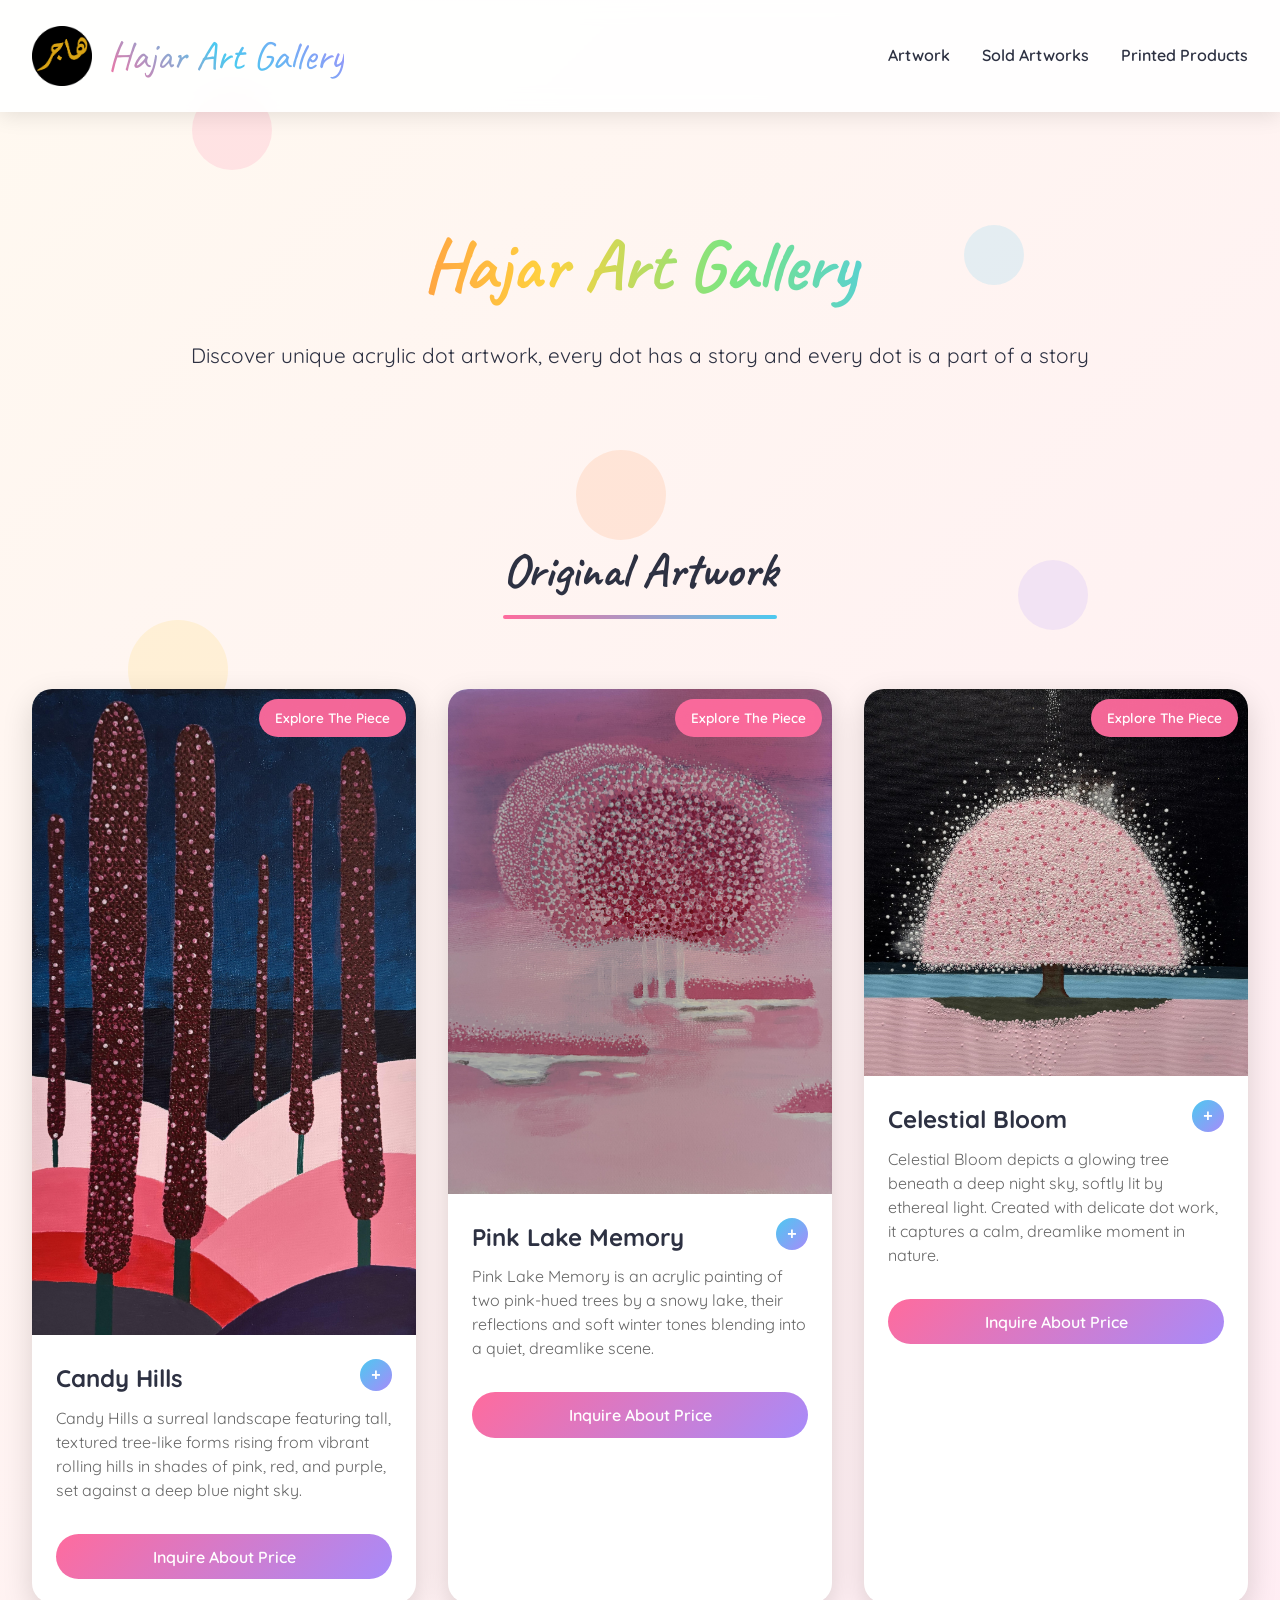
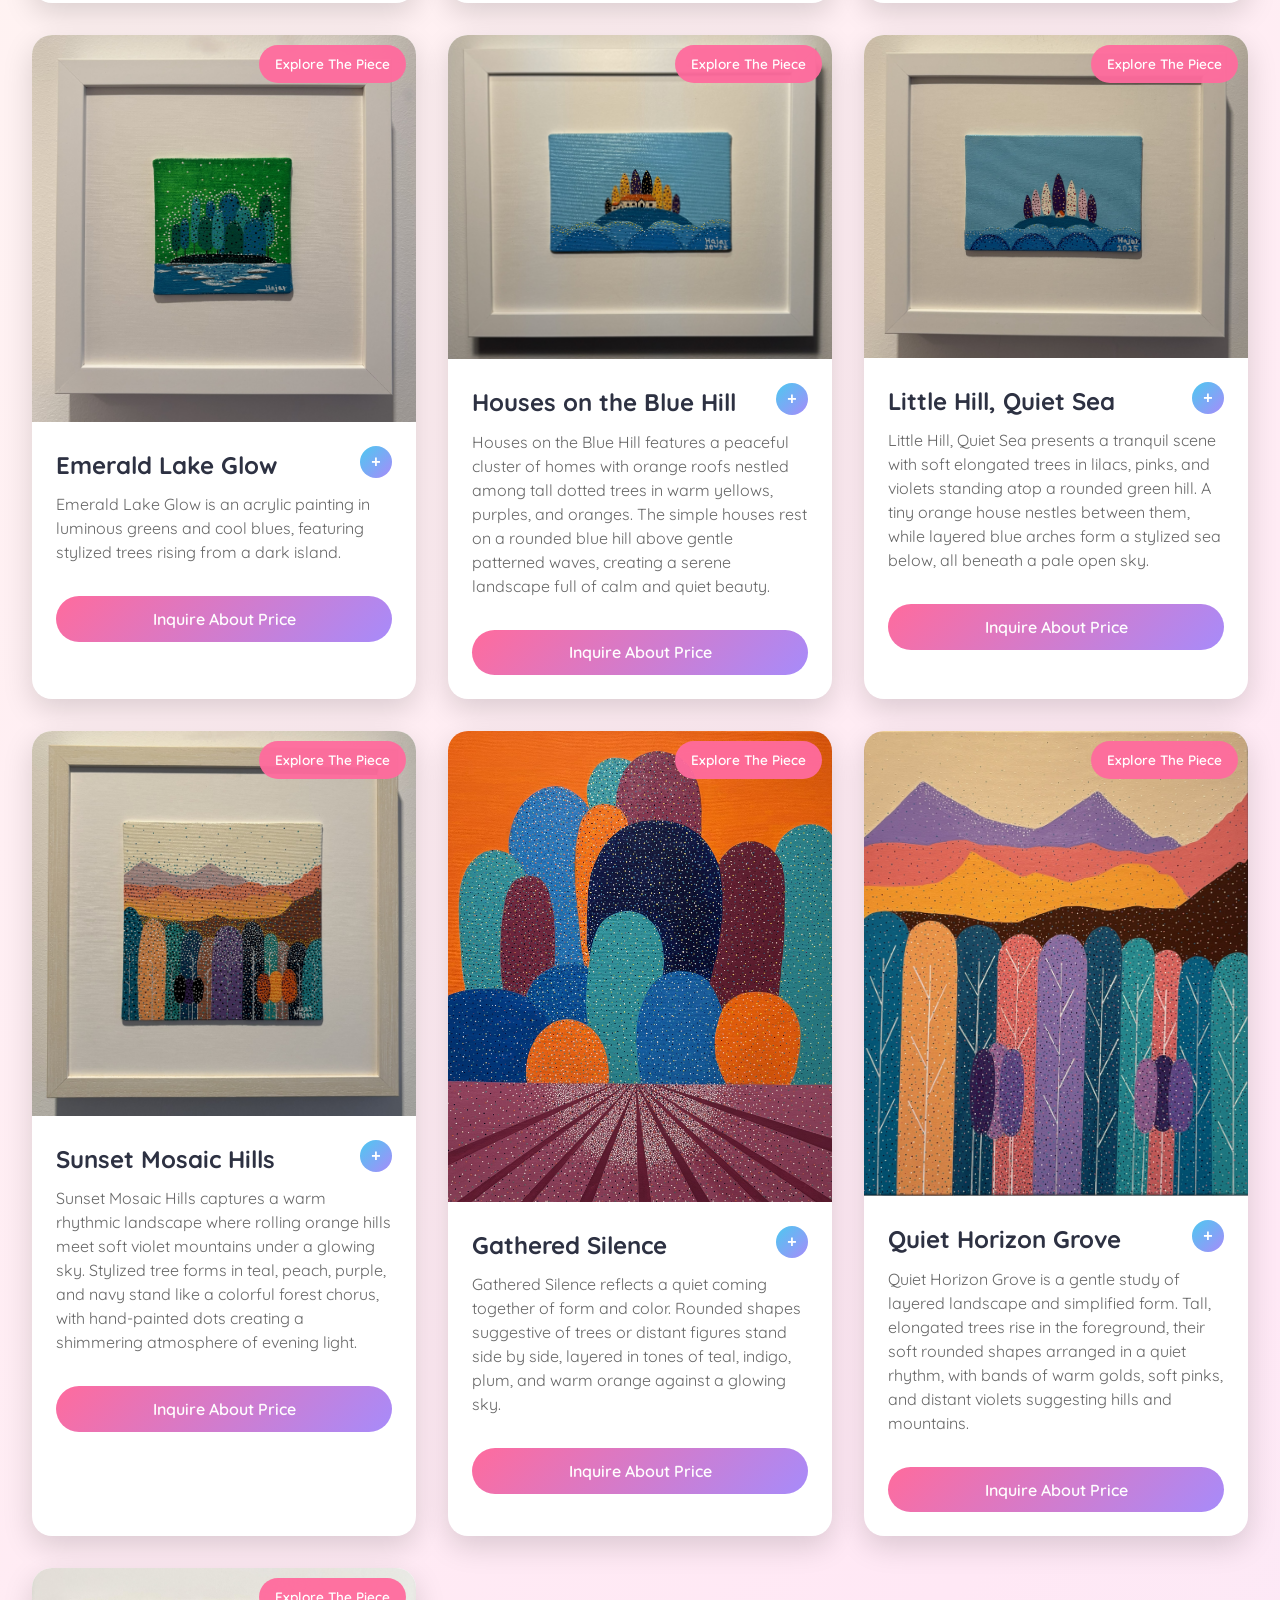
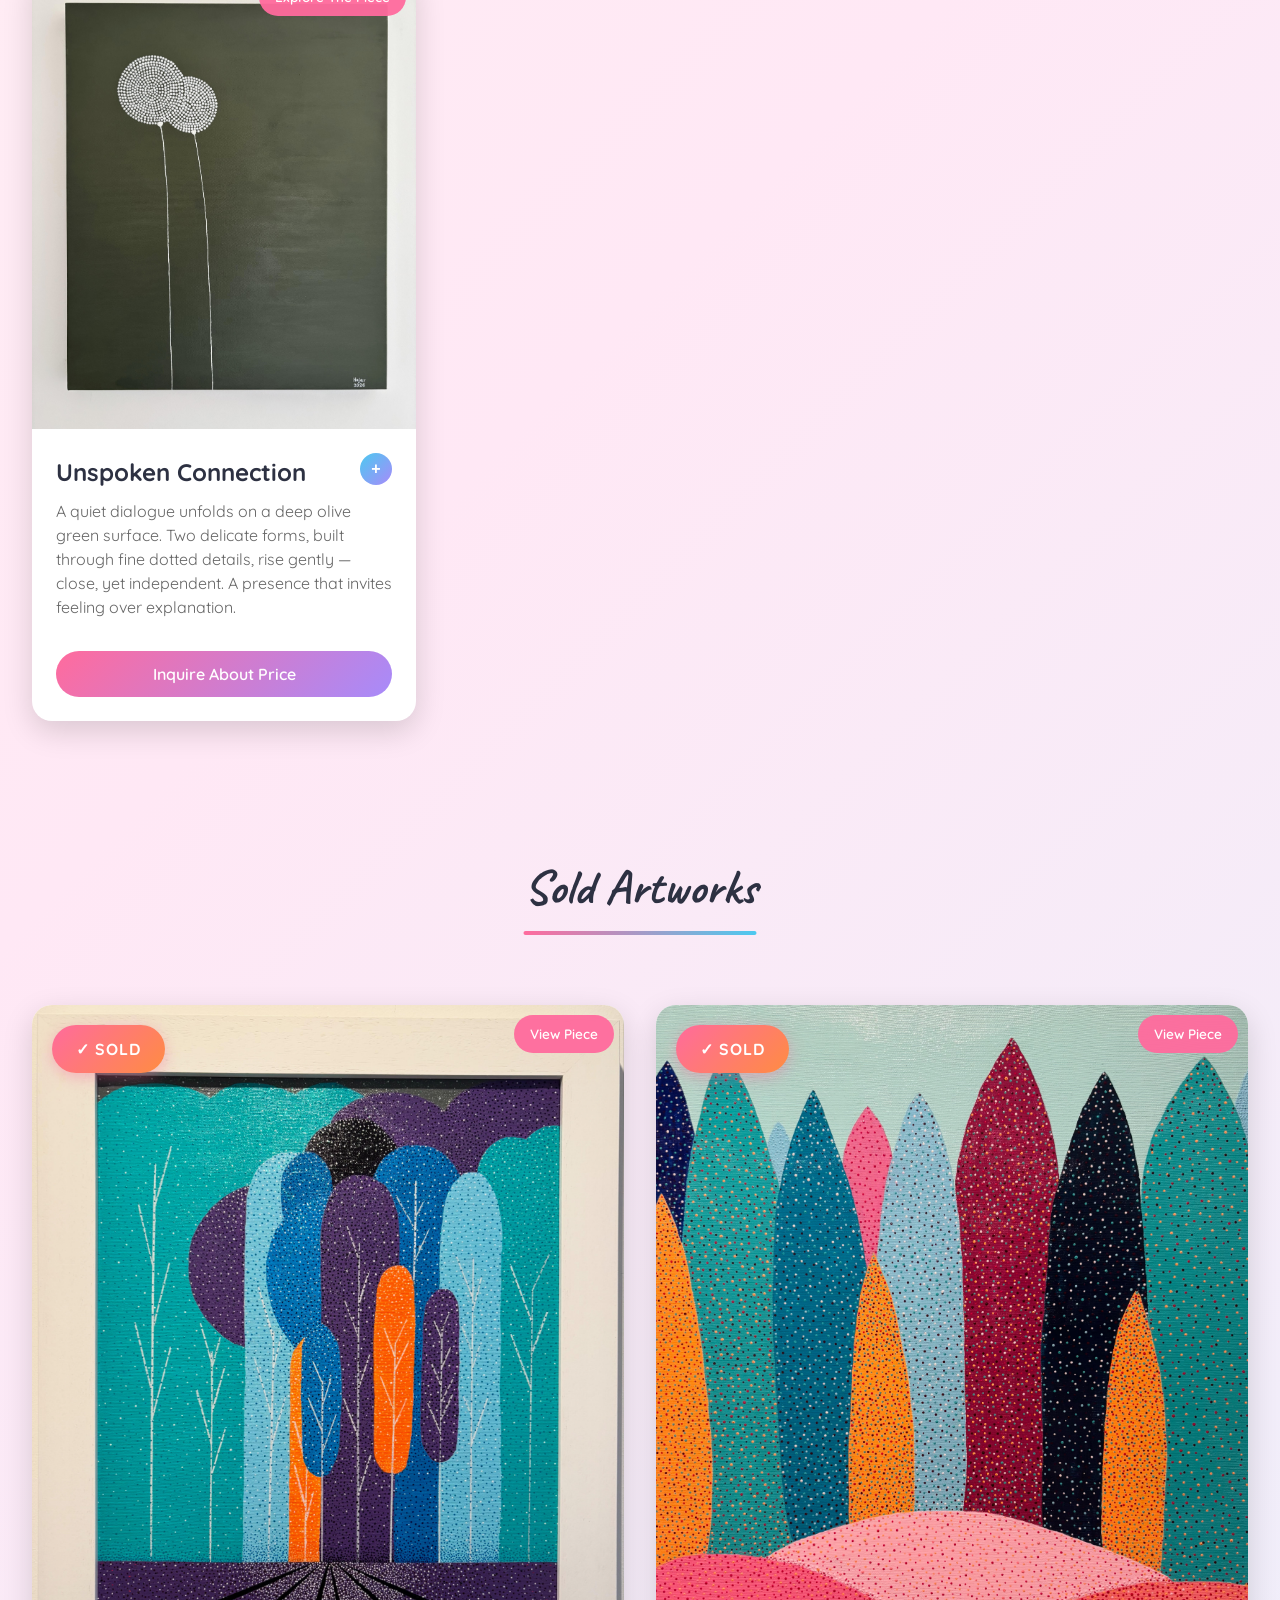
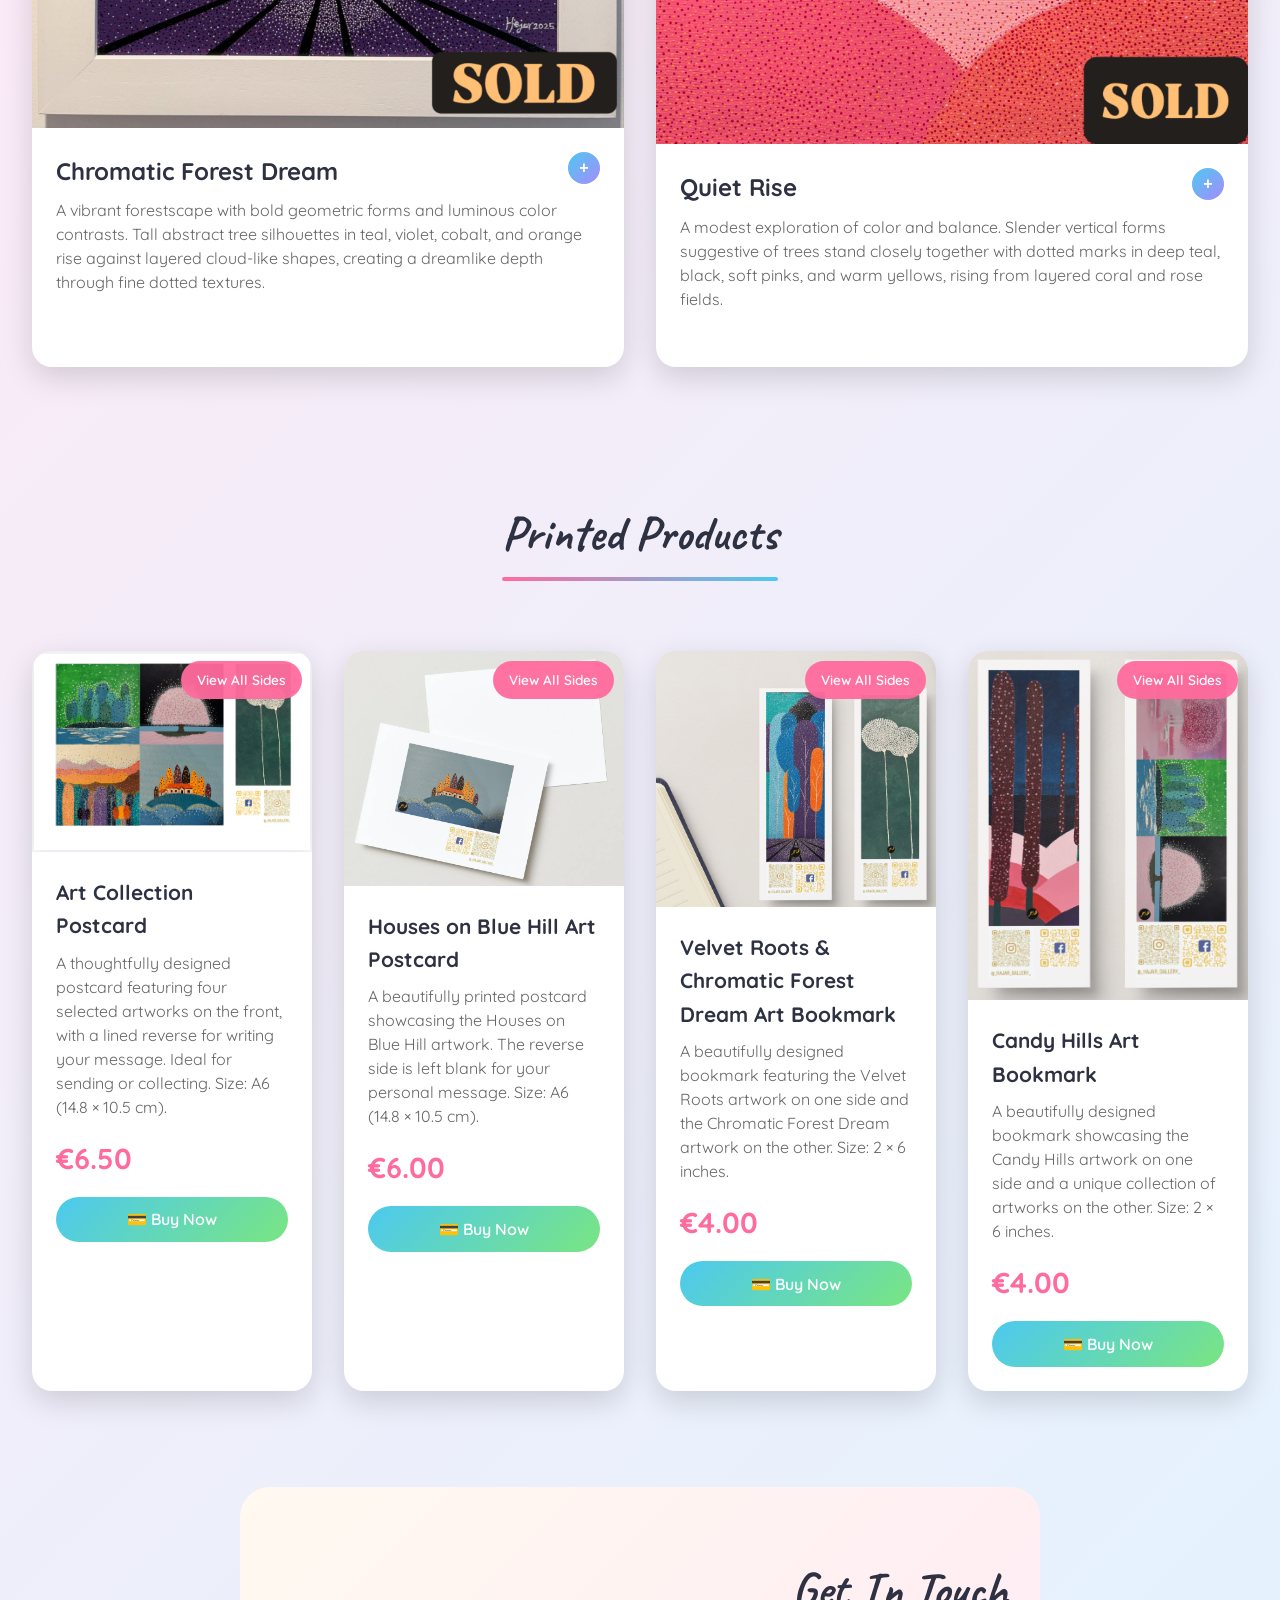
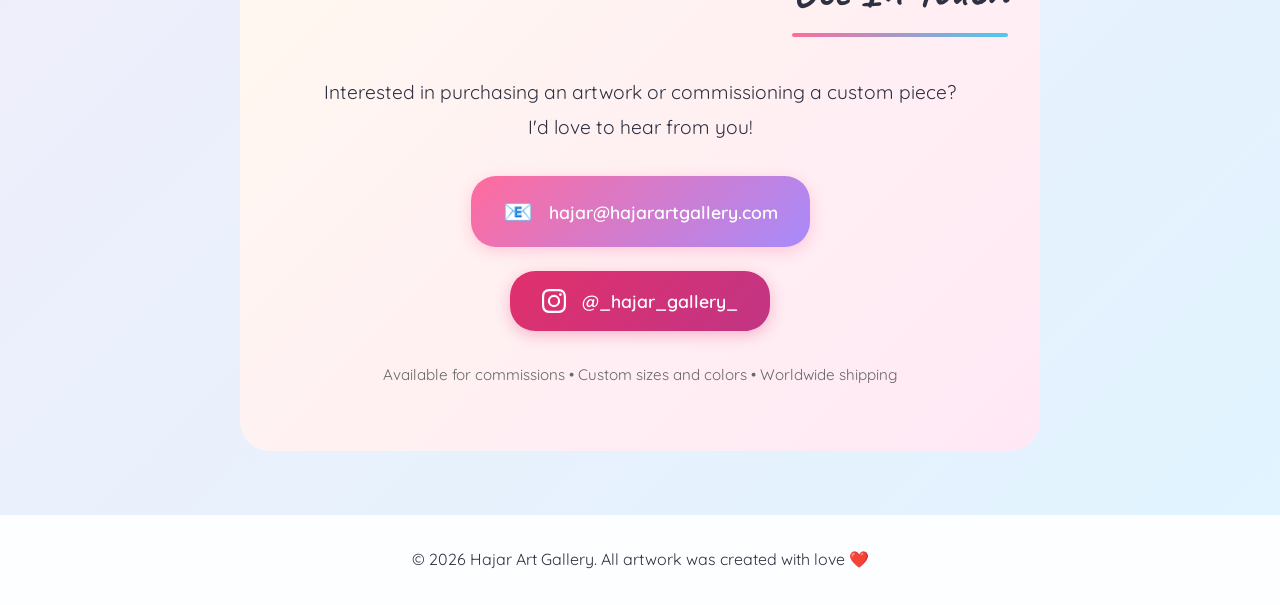
==== commit 7d30c589: "Add files via upload" ====
--- a/index.html
+++ b/index.html
@@ -4,1319 +4,523 @@
     <meta charset="UTF-8">
     <meta name="viewport" content="width=device-width, initial-scale=1.0">
     <title>Hajar Art Gallery | Colorful Dot Art Creations</title>
+    
+    <!-- Google Fonts -->
     <link href="https://fonts.googleapis.com/css2?family=Caveat:wght@700&family=Quicksand:wght@400;600&display=swap" rel="stylesheet">
+    
+    <!-- PayPal SDK -->
     <script src="https://www.paypal.com/sdk/js?client-id=BAAkHNmOPKwmu2vfAsKTc-4go97l7MtjyeeQWlHp5sCfGv7PgdZAH940hxsPLqRZ-l-RQLEIjcBF8Jxk1U&components=hosted-buttons&disable-funding=venmo&currency=EUR"></script>
-    <style>
-        * {
-            margin: 0;
-            padding: 0;
-            box-sizing: border-box;
-        }
-
-        :root {
-            --primary-pink: #FF6B9D;
-            --primary-blue: #4CC9F0;
-            --primary-yellow: #FFD23F;
-            --primary-purple: #A78BFA;
-            --primary-orange: #FF8C42;
-            --primary-green: #7AE582;
-            --dark: #2D3142;
-            --light: #FFF9F0;
-        }
-
-        body {
-            font-family: 'Quicksand', sans-serif;
-            background: linear-gradient(135deg, #FFF9F0 0%, #FFE8F5 50%, #E0F4FF 100%);
-            color: var(--dark);
-            overflow-x: hidden;
-        }
-
-        .bg-dots {
-            position: fixed;
-            top: 0;
-            left: 0;
-            width: 100%;
-            height: 100%;
-            z-index: 0;
-            pointer-events: none;
-            opacity: 0.15;
-        }
-
-        .dot {
-            position: absolute;
-            border-radius: 50%;
-            animation: float 20s infinite ease-in-out;
-        }
-
-        .dot:nth-child(1) { width: 80px; height: 80px; background: var(--primary-pink); top: 10%; left: 15%; animation-delay: 0s; }
-        .dot:nth-child(2) { width: 60px; height: 60px; background: var(--primary-blue); top: 25%; right: 20%; animation-delay: 3s; }
-        .dot:nth-child(3) { width: 100px; height: 100px; background: var(--primary-yellow); bottom: 20%; left: 10%; animation-delay: 5s; }
-        .dot:nth-child(4) { width: 70px; height: 70px; background: var(--primary-purple); bottom: 30%; right: 15%; animation-delay: 7s; }
-        .dot:nth-child(5) { width: 90px; height: 90px; background: var(--primary-orange); top: 50%; left: 45%; animation-delay: 2s; }
-
-        @keyframes float {
-            0%, 100% { transform: translate(0, 0) scale(1); }
-            25% { transform: translate(20px, -30px) scale(1.1); }
-            50% { transform: translate(-15px, 20px) scale(0.9); }
-            75% { transform: translate(30px, 10px) scale(1.05); }
-        }
-
-        header {
-            position: relative;
-            z-index: 10;
-            background: rgba(255, 255, 255, 0.9);
-            backdrop-filter: blur(10px);
-            box-shadow: 0 4px 20px rgba(0,0,0,0.1);
-            padding: 1.5rem 2rem;
-            position: sticky;
-            top: 0;
-        }
-
-        nav {
-            display: flex;
-            justify-content: space-between;
-            align-items: center;
-            max-width: 1400px;
-            margin: 0 auto;
-        }
-
-        .logo-container {
-            display: flex;
-            align-items: center;
-            gap: 1rem;
-        }
-
-        .logo-image {
-            width: 60px;
-            height: 60px;
-            object-fit: contain;
-            border-radius: 10px;
-        }
-
-        .logo {
-            font-family: 'Caveat', cursive;
-            font-size: 2.5rem;
-            background: linear-gradient(45deg, var(--primary-pink), var(--primary-blue), var(--primary-purple));
-            -webkit-background-clip: text;
-            -webkit-text-fill-color: transparent;
-            background-clip: text;
-        }
-
-        .nav-links {
-            display: flex;
-            gap: 2rem;
-            list-style: none;
-        }
-
-        .nav-links a {
-            text-decoration: none;
-            color: var(--dark);
-            font-weight: 600;
-            transition: all 0.3s;
-            position: relative;
-        }
-
-        .nav-links a::after {
-            content: '';
-            position: absolute;
-            bottom: -5px;
-            left: 0;
-            width: 0;
-            height: 3px;
-            background: var(--primary-pink);
-            border-radius: 2px;
-            transition: width 0.3s;
-        }
-
-        .nav-links a:hover::after {
-            width: 100%;
-        }
-
-        .hero {
-            position: relative;
-            z-index: 1;
-            text-align: center;
-            padding: 6rem 2rem 4rem;
-            max-width: 1000px;
-            margin: 0 auto;
-        }
-
-        .hero h1 {
-            font-family: 'Caveat', cursive;
-            font-size: 4.5rem;
-            margin-bottom: 1rem;
-            background: linear-gradient(90deg, var(--primary-pink), var(--primary-orange), var(--primary-yellow), var(--primary-green), var(--primary-blue), var(--primary-purple));
-            -webkit-background-clip: text;
-            -webkit-text-fill-color: transparent;
-            background-clip: text;
-            animation: fadeInUp 1s ease-out;
-        }
-
-        .hero p {
-            font-size: 1.3rem;
-            color: var(--dark);
-            margin-bottom: 2rem;
-            animation: fadeInUp 1s ease-out 0.2s backwards;
-        }
-
-        @keyframes fadeInUp {
-            from {
-                opacity: 0;
-                transform: translateY(30px);
-            }
-            to {
-                opacity: 1;
-                transform: translateY(0);
-            }
-        }
-
-        section {
-            position: relative;
-            z-index: 1;
-            max-width: 1400px;
-            margin: 0 auto;
-            padding: 4rem 2rem;
-        }
-
-        .section-title {
-            font-family: 'Caveat', cursive;
-            font-size: 3rem;
-            text-align: center;
-            margin-bottom: 3rem;
-            position: relative;
-            display: inline-block;
-            left: 50%;
-            transform: translateX(-50%);
-        }
-
-        .section-title::before {
-            content: '';
-            position: absolute;
-            bottom: -10px;
-            left: 0;
-            width: 100%;
-            height: 4px;
-            background: linear-gradient(90deg, var(--primary-pink), var(--primary-blue));
-            border-radius: 2px;
-        }
-
-        .gallery-grid {
-            display: grid;
-            grid-template-columns: repeat(auto-fit, minmax(300px, 1fr));
-            gap: 2rem;
-            margin-top: 2rem;
-        }
-
-        .artwork-card, .product-card {
-            background: white;
-            border-radius: 20px;
-            overflow: hidden;
-            box-shadow: 0 10px 30px rgba(0,0,0,0.15);
-            transition: all 0.4s ease;
-            animation: fadeInUp 0.6s ease-out backwards;
-        }
-
-        .artwork-card:nth-child(1), .product-card:nth-child(1) { animation-delay: 0.1s; }
-        .artwork-card:nth-child(2), .product-card:nth-child(2) { animation-delay: 0.2s; }
-        .artwork-card:nth-child(3), .product-card:nth-child(3) { animation-delay: 0.3s; }
-        .artwork-card:nth-child(4), .product-card:nth-child(4) { animation-delay: 0.4s; }
-        .artwork-card:nth-child(5), .product-card:nth-child(5) { animation-delay: 0.5s; }
-        .artwork-card:nth-child(6), .product-card:nth-child(6) { animation-delay: 0.6s; }
-        .artwork-card:nth-child(7), .product-card:nth-child(7) { animation-delay: 0.7s; }
-        .artwork-card:nth-child(8), .product-card:nth-child(8) { animation-delay: 0.8s; }
-        .artwork-card:nth-child(9), .product-card:nth-child(9) { animation-delay: 0.9s; }
-        .artwork-card:nth-child(10), .product-card:nth-child(10) { animation-delay: 1.0s; }
-        .artwork-card:nth-child(11), .product-card:nth-child(11) { animation-delay: 1.1s; }
-
-        .sold-badge {
-            position: absolute;
-            top: 20px;
-            left: 20px;
-            background: linear-gradient(135deg, #FF6B9D, #FF8C42);
-            color: white;
-            padding: 0.7rem 1.5rem;
-            border-radius: 25px;
-            font-size: 1rem;
-            font-weight: 700;
-            z-index: 3;
-            box-shadow: 0 4px 15px rgba(255, 107, 157, 0.4);
-            text-transform: uppercase;
-            letter-spacing: 1px;
-        }
-
-        .sold-artwork .artwork-image {
-            /* No filter - show original colors */
-        }
-
-
-        .artwork-card:hover, .product-card:hover {
-            transform: translateY(-10px) rotate(1deg);
-            box-shadow: 0 20px 40px rgba(0,0,0,0.2);
-        }
-
-        .artwork-image, .product-image {
-            width: 100%;
-            min-height: 250px;
-            height: auto;
-            background: linear-gradient(135deg, #FFD3E1, #C3E4FF);
-            display: flex;
-            align-items: center;
-            justify-content: center;
-            position: relative;
-            overflow: hidden;
-            cursor: pointer;
-        }
-
-        .product-image {
-            min-height: 200px;
-        }
-
-        .artwork-image img, .product-image img {
-            width: 100%;
-            height: auto;
-            display: block;
-        }
-
-        .view-gallery-badge {
-            position: absolute;
-            top: 10px;
-            right: 10px;
-            background: rgba(255, 107, 157, 0.95);
-            color: white;
-            padding: 0.5rem 1rem;
-            border-radius: 20px;
-            font-size: 0.85rem;
-            font-weight: 600;
-            display: flex;
-            align-items: center;
-            gap: 0.3rem;
-            z-index: 2;
-            pointer-events: none;
-        }
-
-        .artwork-info, .product-info {
-            padding: 1.5rem;
-        }
-
-        .artwork-header {
-            display: flex;
-            justify-content: space-between;
-            align-items: flex-start;
-            margin-bottom: 0.5rem;
-        }
-
-        .artwork-info h3, .product-info h3 {
-            font-size: 1.5rem;
-            color: var(--dark);
-            flex: 1;
-        }
-
-        .product-info h3 {
-            font-size: 1.3rem;
-        }
-
-        .info-icon {
-            background: linear-gradient(135deg, var(--primary-blue), var(--primary-purple));
-            color: white;
-            border: none;
-            width: 32px;
-            height: 32px;
-            border-radius: 50%;
-            font-size: 1rem;
-            font-weight: bold;
-            cursor: pointer;
-            transition: all 0.3s;
-            display: flex;
-            align-items: center;
-            justify-content: center;
-            flex-shrink: 0;
-            margin-left: 0.5rem;
-        }
-
-        .info-icon:hover {
-            transform: scale(1.1) rotate(15deg);
-            box-shadow: 0 3px 10px rgba(76, 201, 240, 0.4);
-        }
-
-        .artwork-info p, .product-info p {
-            color: #666;
-            margin-bottom: 1rem;
-            line-height: 1.5;
-        }
-
-        .artwork-details {
-            max-height: 0;
-            overflow: hidden;
-            transition: max-height 0.4s ease-out, opacity 0.4s ease-out;
-            opacity: 0;
-            background: linear-gradient(135deg, #FFF9F0, #FFE8F5);
-            border-radius: 10px;
-            padding: 0 1rem;
-            margin: 1rem 0;
-        }
-
-        .artwork-details.expanded {
-            max-height: none;
-            opacity: 1;
-            padding: 1rem;
-        }
-
-        .artwork-details h4 {
-            color: var(--primary-pink);
-            font-size: 1.1rem;
-            margin-bottom: 0.5rem;
-            font-family: 'Caveat', cursive;
-            font-size: 1.5rem;
-        }
-
-        .artwork-details p {
-            color: #555;
-            font-size: 0.95rem;
-            line-height: 1.6;
-            margin-bottom: 0.8rem;
-        }
-
-        .detail-item {
-            display: flex;
-            gap: 0.5rem;
-            margin-bottom: 0.5rem;
-        }
-
-        .detail-label {
-            font-weight: 600;
-            color: var(--dark);
-            min-width: 80px;
-        }
-
-        .detail-value {
-            color: #666;
-        }
-
-        .price {
-            font-size: 1.8rem;
-            font-weight: 700;
-            color: var(--primary-pink);
-            margin: 1rem 0;
-        }
-
-        .inquiry-btn, .buy-btn {
-            background: linear-gradient(135deg, var(--primary-pink), var(--primary-purple));
-            color: white;
-            border: none;
-            padding: 0.8rem 1.5rem;
-            border-radius: 25px;
-            font-weight: 600;
-            cursor: pointer;
-            transition: all 0.3s;
-            font-family: 'Quicksand', sans-serif;
-            font-size: 1rem;
-        }
-
-        .buy-btn {
-            background: linear-gradient(135deg, var(--primary-blue), var(--primary-green));
-            width: 100%;
-        }
-
-        .inquiry-btn:hover, .buy-btn:hover {
-            transform: scale(1.05);
-            box-shadow: 0 5px 15px rgba(255, 107, 157, 0.4);
-        }
-
-        /* PayPal container - hidden by default */
-        .paypal-container {
-            display: none;
-            margin-top: 1rem;
-            padding: 1.5rem;
-            background: linear-gradient(135deg, #FFF9F0, #E8F4FF);
-            border-radius: 15px;
-            border: 2px solid var(--primary-blue);
-            text-align: center;
-        }
-
-        .paypal-container.visible {
-            display: block;
-            animation: fadeInUp 0.4s ease-out;
-        }
-
-        .paypal-container p {
-            margin-bottom: 1rem;
-            color: var(--dark);
-            font-weight: 600;
-        }
-
-        .products-grid {
-            display: grid;
-            grid-template-columns: repeat(auto-fit, minmax(280px, 1fr));
-            gap: 2rem;
-            margin-top: 2rem;
-        }
-
-        .gallery-modal {
-            display: none;
-            position: fixed;
-            top: 0;
-            left: 0;
-            width: 100%;
-            height: 100%;
-            background: rgba(0,0,0,0.95);
-            z-index: 2000;
-            justify-content: center;
-            align-items: center;
-            backdrop-filter: blur(5px);
-        }
-
-        .gallery-modal.active {
-            display: flex;
-        }
-
-        .gallery-content {
-            position: relative;
-            max-width: 90vw;
-            max-height: 90vh;
-            display: flex;
-            flex-direction: column;
-            align-items: center;
-            animation: zoomIn 0.3s ease-out;
-        }
-
-        @keyframes zoomIn {
-            from {
-                transform: scale(0.8);
-                opacity: 0;
-            }
-            to {
-                transform: scale(1);
-                opacity: 1;
-            }
-        }
-
-        .gallery-main-image {
-            max-width: 90vw;
-            max-height: 70vh;
-            object-fit: contain;
-            border-radius: 10px;
-            cursor: zoom-in;
-            transition: transform 0.3s;
-        }
-
-        .gallery-main-image.zoomed {
-            cursor: zoom-out;
-            transform: scale(1.5);
-        }
-
-        .gallery-info {
-            background: white;
-            padding: 1rem 2rem;
-            border-radius: 15px;
-            margin-top: 1rem;
-            text-align: center;
-        }
-
-        .gallery-info h3 {
-            font-family: 'Caveat', cursive;
-            font-size: 2rem;
-            color: var(--primary-pink);
-            margin-bottom: 0.5rem;
-        }
-
-        .photo-counter {
-            color: #666;
-            font-size: 0.9rem;
-        }
-
-        .gallery-nav {
-            position: absolute;
-            top: 50%;
-            transform: translateY(-50%);
-            background: rgba(255, 255, 255, 0.9);
-            border: none;
-            width: 50px;
-            height: 50px;
-            border-radius: 50%;
-            font-size: 1.5rem;
-            cursor: pointer;
-            transition: all 0.3s;
-            display: flex;
-            align-items: center;
-            justify-content: center;
-            color: var(--dark);
-        }
-
-        .gallery-nav:hover {
-            background: white;
-            transform: translateY(-50%) scale(1.1);
-        }
-
-        .gallery-prev {
-            left: 20px;
-        }
-
-        .gallery-next {
-            right: 20px;
-        }
-
-        .gallery-close {
-            position: fixed;
-            top: 20px;
-            right: 20px;
-            background: rgba(255, 255, 255, 0.95);
-            border: 3px solid var(--primary-pink);
-            width: 50px;
-            height: 50px;
-            border-radius: 50%;
-            font-size: 2rem;
-            cursor: pointer;
-            transition: all 0.3s;
-            display: flex;
-            align-items: center;
-            justify-content: center;
-            color: var(--dark);
-            z-index: 2001;
-            box-shadow: 0 4px 15px rgba(0,0,0,0.3);
-        }
-
-        .gallery-close:hover {
-            background: white;
-            transform: rotate(90deg) scale(1.1);
-        }
-
-        .gallery-thumbnails {
-            display: flex;
-            gap: 0.5rem;
-            margin-top: 1rem;
-            max-width: 90vw;
-            overflow-x: auto;
-            padding: 0.5rem;
-        }
-
-        .thumbnail {
-            width: 80px;
-            height: 80px;
-            object-fit: cover;
-            border-radius: 8px;
-            cursor: pointer;
-            opacity: 0.6;
-            transition: all 0.3s;
-            border: 3px solid transparent;
-        }
-
-        .thumbnail:hover {
-            opacity: 1;
-        }
-
-        .thumbnail.active {
-            opacity: 1;
-            border-color: var(--primary-pink);
-        }
-
-        .modal {
-            display: none;
-            position: fixed;
-            top: 0;
-            left: 0;
-            width: 100%;
-            height: 100%;
-            background: rgba(0,0,0,0.7);
-            z-index: 1000;
-            justify-content: center;
-            align-items: center;
-            backdrop-filter: blur(5px);
-        }
-
-        .modal-content {
-            background: white;
-            padding: 2.5rem;
-            border-radius: 25px;
-            max-width: 500px;
-            width: 90%;
-            animation: scaleIn 0.3s ease-out;
-            position: relative;
-        }
-
-        @keyframes scaleIn {
-            from {
-                transform: scale(0.8);
-                opacity: 0;
-            }
-            to {
-                transform: scale(1);
-                opacity: 1;
-            }
-        }
-
-        .close {
-            position: absolute;
-            top: 1rem;
-            right: 1.5rem;
-            font-size: 2rem;
-            cursor: pointer;
-            color: var(--dark);
-        }
-
-        .modal h2 {
-            font-family: 'Caveat', cursive;
-            font-size: 2.5rem;
-            margin-bottom: 1.5rem;
-            color: var(--primary-pink);
-        }
-
-        .modal input,
-        .modal textarea {
-            width: 100%;
-            padding: 0.8rem;
-            margin-bottom: 1rem;
-            border: 2px solid #E0E0E0;
-            border-radius: 10px;
-            font-family: 'Quicksand', sans-serif;
-            font-size: 1rem;
-            transition: border-color 0.3s;
-        }
-
-        .modal input:focus,
-        .modal textarea:focus {
-            outline: none;
-            border-color: var(--primary-pink);
-        }
-
-        .modal textarea {
-            min-height: 100px;
-            resize: vertical;
-        }
-
-        .submit-btn {
-            background: linear-gradient(135deg, var(--primary-pink), var(--primary-purple));
-            color: white;
-            border: none;
-            padding: 1rem 2rem;
-            border-radius: 25px;
-            font-weight: 600;
-            cursor: pointer;
-            width: 100%;
-            font-size: 1.1rem;
-            font-family: 'Quicksand', sans-serif;
-            transition: all 0.3s;
-        }
-
-        .submit-btn:hover {
-            transform: scale(1.05);
-            box-shadow: 0 5px 15px rgba(255, 107, 157, 0.4);
-        }
-
-        footer {
-            background: rgba(255, 255, 255, 0.9);
-            padding: 2rem;
-            text-align: center;
-            margin-top: 4rem;
-            position: relative;
-            z-index: 1;
-        }
-
-        footer p {
-            color: var(--dark);
-        }
-
-        @media (max-width: 768px) {
-            .hero h1 {
-                font-size: 3rem;
-            }
-            
-            nav {
-                flex-direction: column;
-                gap: 1rem;
-                padding: 1rem;
-            }
-            
-            .logo-container {
-                justify-content: center;
-            }
-            
-            .nav-links {
-                gap: 1rem;
-                flex-wrap: wrap;
-                justify-content: center;
-                width: 100%;
-            }
-            
-            .nav-links li {
-                flex: 0 0 auto;
-            }
-            
-            .nav-links a {
-                font-size: 0.9rem;
-                white-space: nowrap;
-            }
-
-            .logo {
-                font-size: 2rem;
-            }
-
-            .logo-image {
-                width: 50px;
-                height: 50px;
-            }
-
-            .section-title {
-                font-size: 2.5rem;
-            }
-
-            .artwork-header {
-                flex-wrap: wrap;
-            }
-            
-            .artwork-image, .product-image {
-                min-height: 250px;
-                display: flex;
-                align-items: center;
-                justify-content: center;
-            }
-            
-            .artwork-image img, .product-image img {
-                width: 100%;
-                height: auto;
-                max-width: 100%;
-                object-fit: contain;
-            }
-            
-            .gallery-grid, .products-grid {
-                grid-template-columns: 1fr;
-                gap: 1.5rem;
-                padding: 0 1rem;
-            }
-            
-            .artwork-info, .product-info {
-                padding: 1rem;
-            }
-            
-            .hero {
-                padding: 4rem 1rem 2rem;
-            }
-            
-            section {
-                padding: 2rem 1rem;
-            }
-
-            .gallery-nav {
-                width: 40px;
-                height: 40px;
-                font-size: 1.2rem;
-            }
-
-            .gallery-prev {
-                left: 10px;
-            }
-
-            .gallery-next {
-                right: 10px;
-            }
-
-            .gallery-close {
-                top: 10px;
-                right: 10px;
-                width: 45px;
-                height: 45px;
-                font-size: 1.5rem;
-                background: rgba(255, 107, 157, 0.95);
-                color: white;
-                border: 2px solid white;
-            }
-            
-            header {
-                padding: 1rem;
-            }
-        }
-
-        @media (max-width: 480px) {
-            .hero h1 {
-                font-size: 2.5rem;
-            }
-            
-            .hero p {
-                font-size: 1.1rem;
-            }
-            
-            .nav-links {
-                gap: 0.5rem;
-            }
-            
-            .nav-links a {
-                font-size: 0.85rem;
-                padding: 0.3rem 0.5rem;
-            }
-            
-            .logo {
-                font-size: 1.8rem;
-            }
-            
-            .section-title {
-                font-size: 2rem;
-            }
-            
-            #contact a {
-                font-size: 1rem;
-                padding: 0.8rem 1.5rem;
-                flex-direction: column;
-                text-align: center;
-            }
-            
-            #contact a span:first-child {
-                font-size: 1.3rem;
-            }
-        }
-    </style>
+    
+    <!-- External Stylesheet -->
+    <link rel="stylesheet" href="style.css">
 </head>
 <body>
+    <!-- Background Decorative Dots -->
     <div class="bg-dots">
-        <div class="dot"></div>
-        <div class="dot"></div>
-        <div class="dot"></div>
-        <div class="dot"></div>
-        <div class="dot"></div>
+        <div class="bg-dots__dot"></div>
+        <div class="bg-dots__dot"></div>
+        <div class="bg-dots__dot"></div>
+        <div class="bg-dots__dot"></div>
+        <div class="bg-dots__dot"></div>
     </div>
 
-    <header>
-        <nav>
-            <div class="logo-container">
-                <img src="gallerylogo.png" alt="Hajar Art Gallery Logo" class="logo-image" onerror="this.style.display='none'">
-                <div class="logo">Hajar Art Gallery</div>
-            </div>
-            <ul class="nav-links">
-                <li><a href="#artwork">Artwork</a></li>
-                <li><a href="#sold-artworks">Sold Artworks</a></li>
-                <li><a href="#printed-products">Printed Products</a></li>
+    <!-- Header Navigation -->
+    <header class="header">
+        <nav class="nav">
+            <div class="nav__logo-container">
+                <img src="gallerylogo.png" alt="Hajar Art Gallery Logo" class="nav__logo-image" onerror="this.style.display='none'">
+                <div class="nav__logo-text">Hajar Art Gallery</div>
+            </div>
+            <ul class="nav__links">
+                <li><a href="#artwork" class="nav__link">Artwork</a></li>
+                <li><a href="#sold-artworks" class="nav__link">Sold Artworks</a></li>
+                <li><a href="#printed-products" class="nav__link">Printed Products</a></li>
             </ul>
         </nav>
     </header>
 
+    <!-- Hero Section -->
     <div class="hero">
-        <h1>Hajar Art Gallery</h1>
-        <p>Discover unique acrylic dot artwork, every dot has a story and every dot is a part of a story</p>
+        <h1 class="hero__title">Hajar Art Gallery</h1>
+        <p class="hero__description">Discover unique acrylic dot artwork, every dot has a story and every dot is a part of a story</p>
     </div>
 
-    <section id="artwork">
-        <h2 class="section-title">Original Artwork</h2>
+    <!-- Original Artwork Section -->
+    <section id="artwork" class="section">
+        <h2 class="section__title">Original Artwork</h2>
         <div class="gallery-grid">
-            <div class="artwork-card">
-                <div class="artwork-image" onclick="openGallery('candyhills')">
+            <!-- Candy Hills -->
+            <div class="artwork-card">
+                <div class="artwork-card__image" onclick="openGallery('candyhills')">
                     <img src="Candy Hills1.jpg" alt="Candy Hills">
-                    <div class="view-gallery-badge">👁️ Explore The Piece</div>
-                </div>
-                <div class="artwork-info">
-                    <div class="artwork-header">
-                        <h3>Candy Hills</h3>
-                        <button class="info-icon" onclick="toggleDetails('details-candyhills')" title="More Details">+</button>
-                    </div>
-                    <p>Candy Hills a surreal landscape featuring tall, textured tree-like forms rising from vibrant rolling hills in shades of pink, red, and purple, set against a deep blue night sky.</p>
-                    
-                    <div class="artwork-details" id="details-candyhills">
-                        <h4>✨ Artwork Details</h4>
-                        <div class="detail-item">
-                            <span class="detail-label">Size:</span>
-                            <span class="detail-value">30 x 50 cm</span>
-                        </div>
-                        <div class="detail-item">
-                            <span class="detail-label">Medium:</span>
-                            <span class="detail-value">Acrylic on canvas</span>
-                        </div>
-                        <div class="detail-item">
-                            <span class="detail-label">Technique:</span>
-                            <span class="detail-value">Dot painting technique with fine brush</span>
-                        </div>
-                        <div class="detail-item">
-                            <span class="detail-label">Year:</span>
-                            <span class="detail-value">2025</span>
+                    <div class="artwork-card__badge">Explore The Piece</div>
+                </div>
+                <div class="artwork-card__content">
+                    <div class="artwork-card__header">
+                        <h3 class="artwork-card__title">Candy Hills</h3>
+                        <button class="artwork-card__info-btn" onclick="toggleDetails('details-candyhills')" title="More Details">+</button>
+                    </div>
+                    <p class="artwork-card__description">Candy Hills a surreal landscape featuring tall, textured tree-like forms rising from vibrant rolling hills in shades of pink, red, and purple, set against a deep blue night sky.</p>
+                    
+                    <div class="artwork-card__details" id="details-candyhills">
+                        <h4 class="artwork-card__details-title">✨ Artwork Details</h4>
+                        <div class="artwork-card__detail-item">
+                            <span class="artwork-card__detail-label">Size:</span>
+                            <span class="artwork-card__detail-value">30 x 50 cm</span>
+                        </div>
+                        <div class="artwork-card__detail-item">
+                            <span class="artwork-card__detail-label">Medium:</span>
+                            <span class="artwork-card__detail-value">Acrylic on canvas</span>
+                        </div>
+                        <div class="artwork-card__detail-item">
+                            <span class="artwork-card__detail-label">Technique:</span>
+                            <span class="artwork-card__detail-value">Dot painting technique with fine brush</span>
+                        </div>
+                        <div class="artwork-card__detail-item">
+                            <span class="artwork-card__detail-label">Year:</span>
+                            <span class="artwork-card__detail-value">2025</span>
                         </div>
                         <p><strong>Story:</strong> This piece was inspired by memories of childhood dreams where landscapes bent and twisted into fantastical shapes. The vibrant colors represent joy and imagination, with each dot carefully placed to create texture and depth.</p>
                         <p><strong>Colors:</strong> Deep blues, vibrant pinks, rich purples, and warm reds create a harmonious blend that draws the eye through the composition.</p>
                     </div>
                     
-                    <button class="inquiry-btn" onclick="event.stopPropagation(); openInquiry('Candy Hills')">Inquire About Price</button>
-                </div>
-            </div>
-
-            <div class="artwork-card">
-                <div class="artwork-image" onclick="openGallery('pinklake')">
+                    <button class="artwork-card__inquiry-btn" onclick="event.stopPropagation(); openInquiry('Candy Hills')">Inquire About Price</button>
+                </div>
+            </div>
+
+            <!-- Pink Lake Memory -->
+            <div class="artwork-card">
+                <div class="artwork-card__image" onclick="openGallery('pinklake')">
                     <img src="Pink Lake Memory1.jpg" alt="Pink Lake Memory">
-                    <div class="view-gallery-badge">👁️ Explore The Piece</div>
-                </div>
-                <div class="artwork-info">
-                    <div class="artwork-header">
-                        <h3>Pink Lake Memory</h3>
-                        <button class="info-icon" onclick="toggleDetails('details-pinklake')" title="More Details">+</button>
-                    </div>
-                    <p>Pink Lake Memory is an acrylic painting of two pink-hued trees by a snowy lake, their reflections and soft winter tones blending into a quiet, dreamlike scene.</p>
-                    
-                    <div class="artwork-details" id="details-pinklake">
-                        <h4>✨ Artwork Details</h4>
-                        <div class="detail-item">
-                            <span class="detail-label">Size:</span>
-                            <span class="detail-value">24 x 30 cm</span>
-                        </div>
-                        <div class="detail-item">
-                            <span class="detail-label">Medium:</span>
-                            <span class="detail-value">Acrylic on canvas</span>
-                        </div>
-                        <div class="detail-item">
-                            <span class="detail-label">Technique:</span>
-                            <span class="detail-value">Dotwork with layered colors</span>
-                        </div>
-                        <div class="detail-item">
-                            <span class="detail-label">Year:</span>
-                            <span class="detail-value">2025</span>
+                    <div class="artwork-card__badge">Explore The Piece</div>
+                </div>
+                <div class="artwork-card__content">
+                    <div class="artwork-card__header">
+                        <h3 class="artwork-card__title">Pink Lake Memory</h3>
+                        <button class="artwork-card__info-btn" onclick="toggleDetails('details-pinklake')" title="More Details">+</button>
+                    </div>
+                    <p class="artwork-card__description">Pink Lake Memory is an acrylic painting of two pink-hued trees by a snowy lake, their reflections and soft winter tones blending into a quiet, dreamlike scene.</p>
+                    
+                    <div class="artwork-card__details" id="details-pinklake">
+                        <h4 class="artwork-card__details-title">✨ Artwork Details</h4>
+                        <div class="artwork-card__detail-item">
+                            <span class="artwork-card__detail-label">Size:</span>
+                            <span class="artwork-card__detail-value">24 x 30 cm</span>
+                        </div>
+                        <div class="artwork-card__detail-item">
+                            <span class="artwork-card__detail-label">Medium:</span>
+                            <span class="artwork-card__detail-value">Acrylic on canvas</span>
+                        </div>
+                        <div class="artwork-card__detail-item">
+                            <span class="artwork-card__detail-label">Technique:</span>
+                            <span class="artwork-card__detail-value">Dotwork with layered colors</span>
+                        </div>
+                        <div class="artwork-card__detail-item">
+                            <span class="artwork-card__detail-label">Year:</span>
+                            <span class="artwork-card__detail-value">2025</span>
                         </div>
                         <p><strong>Story:</strong> Inspired by a winter memory of a frozen lake at sunset, where the trees seemed to glow with an ethereal pink light. The reflection creates a mirror world, doubling the magic of the moment.</p>
                         <p><strong>Colors:</strong> Soft pinks, cool whites, gentle blues, and warm undertones create a serene and peaceful atmosphere.</p>
                     </div>
                     
-                    <button class="inquiry-btn" onclick="event.stopPropagation(); openInquiry('Pink Lake Memory')">Inquire About Price</button>
-                </div>
-            </div>
-
-            <div class="artwork-card">
-                <div class="artwork-image" onclick="openGallery('celestial')">
+                    <button class="artwork-card__inquiry-btn" onclick="event.stopPropagation(); openInquiry('Pink Lake Memory')">Inquire About Price</button>
+                </div>
+            </div>
+
+            <!-- Celestial Bloom -->
+            <div class="artwork-card">
+                <div class="artwork-card__image" onclick="openGallery('celestial')">
                     <img src="Celestial Bloom1.jpg" alt="Celestial Bloom">
-                    <div class="view-gallery-badge">👁️ Explore The Piece</div>
-                </div>
-                <div class="artwork-info">
-                    <div class="artwork-header">
-                        <h3>Celestial Bloom</h3>
-                        <button class="info-icon" onclick="toggleDetails('details-celestial')" title="More Details">+</button>
-                    </div>
-                    <p>Celestial Bloom depicts a glowing tree beneath a deep night sky, softly lit by ethereal light. Created with delicate dot work, it captures a calm, dreamlike moment in nature.</p>
-                    
-                    <div class="artwork-details" id="details-celestial">
-                        <h4>✨ Artwork Details</h4>
-                        <div class="detail-item">
-                            <span class="detail-label">Size:</span>
-                            <span class="detail-value">40 x 40 cm</span>
-                        </div>
-                        <div class="detail-item">
-                            <span class="detail-label">Medium:</span>
-                            <span class="detail-value">Acrylic on canvas</span>
-                        </div>
-                        <div class="detail-item">
-                            <span class="detail-label">Technique:</span>
-                            <span class="detail-value">Miniature dot painting</span>
-                        </div>
-                        <div class="detail-item">
-                            <span class="detail-label">Year:</span>
-                            <span class="detail-value">2025</span>
+                    <div class="artwork-card__badge">Explore The Piece</div>
+                </div>
+                <div class="artwork-card__content">
+                    <div class="artwork-card__header">
+                        <h3 class="artwork-card__title">Celestial Bloom</h3>
+                        <button class="artwork-card__info-btn" onclick="toggleDetails('details-celestial')" title="More Details">+</button>
+                    </div>
+                    <p class="artwork-card__description">Celestial Bloom depicts a glowing tree beneath a deep night sky, softly lit by ethereal light. Created with delicate dot work, it captures a calm, dreamlike moment in nature.</p>
+                    
+                    <div class="artwork-card__details" id="details-celestial">
+                        <h4 class="artwork-card__details-title">✨ Artwork Details</h4>
+                        <div class="artwork-card__detail-item">
+                            <span class="artwork-card__detail-label">Size:</span>
+                            <span class="artwork-card__detail-value">40 x 40 cm</span>
+                        </div>
+                        <div class="artwork-card__detail-item">
+                            <span class="artwork-card__detail-label">Medium:</span>
+                            <span class="artwork-card__detail-value">Acrylic on canvas</span>
+                        </div>
+                        <div class="artwork-card__detail-item">
+                            <span class="artwork-card__detail-label">Technique:</span>
+                            <span class="artwork-card__detail-value">Miniature dot painting</span>
+                        </div>
+                        <div class="artwork-card__detail-item">
+                            <span class="artwork-card__detail-label">Year:</span>
+                            <span class="artwork-card__detail-value">2025</span>
                         </div>
                         <p><strong>Story:</strong> This piece explores the connection between earth and cosmos. The tree represents growth and life, while the celestial patterns suggest the infinite universe surrounding us.</p>
                         <p><strong>Colors:</strong> Deep midnight blues, luminous golds, soft whites, and ethereal purples create a mystical nighttime scene.</p>
                     </div>
                     
-                    <button class="inquiry-btn" onclick="event.stopPropagation(); openInquiry('Celestial Bloom')">Inquire About Price</button>
-                </div>
-            </div>
-
-            <div class="artwork-card">
-                <div class="artwork-image" onclick="openGallery('emerald')">
+                    <button class="artwork-card__inquiry-btn" onclick="event.stopPropagation(); openInquiry('Celestial Bloom')">Inquire About Price</button>
+                </div>
+            </div>
+
+            <!-- Emerald Lake Glow -->
+            <div class="artwork-card">
+                <div class="artwork-card__image" onclick="openGallery('emerald')">
                     <img src="Emerald Lake Glow.jpg" alt="Emerald Lake Glow">
-                    <div class="view-gallery-badge">👁️ Explore The Piece</div>
-                </div>
-                <div class="artwork-info">
-                    <div class="artwork-header">
-                        <h3>Emerald Lake Glow</h3>
-                        <button class="info-icon" onclick="toggleDetails('details-emerald')" title="More Details">+</button>
-                    </div>
-                    <p>Emerald Lake Glow is an acrylic painting in luminous greens and cool blues, featuring stylized trees rising from a dark island.</p>
-                    
-                    <div class="artwork-details" id="details-emerald">
-                        <h4>✨ Artwork Details</h4>
-                        <div class="detail-item">
-                            <span class="detail-label">Size:</span>
-                            <span class="detail-value">10 x 10 cm</span>
-                        </div>
-                        <div class="detail-item">
-                            <span class="detail-label">Medium:</span>
-                            <span class="detail-value">Acrylic on canvas</span>
-                        </div>
-                        <div class="detail-item">
-                            <span class="detail-label">Technique:</span>
-                            <span class="detail-value">Miniature dot painting</span>
-                        </div>
-                        <div class="detail-item">
-                            <span class="detail-label">Year:</span>
-                            <span class="detail-value">2024</span>
+                    <div class="artwork-card__badge">Explore The Piece</div>
+                </div>
+                <div class="artwork-card__content">
+                    <div class="artwork-card__header">
+                        <h3 class="artwork-card__title">Emerald Lake Glow</h3>
+                        <button class="artwork-card__info-btn" onclick="toggleDetails('details-emerald')" title="More Details">+</button>
+                    </div>
+                    <p class="artwork-card__description">Emerald Lake Glow is an acrylic painting in luminous greens and cool blues, featuring stylized trees rising from a dark island.</p>
+                    
+                    <div class="artwork-card__details" id="details-emerald">
+                        <h4 class="artwork-card__details-title">✨ Artwork Details</h4>
+                        <div class="artwork-card__detail-item">
+                            <span class="artwork-card__detail-label">Size:</span>
+                            <span class="artwork-card__detail-value">10 x 10 cm</span>
+                        </div>
+                        <div class="artwork-card__detail-item">
+                            <span class="artwork-card__detail-label">Medium:</span>
+                            <span class="artwork-card__detail-value">Acrylic on canvas</span>
+                        </div>
+                        <div class="artwork-card__detail-item">
+                            <span class="artwork-card__detail-label">Technique:</span>
+                            <span class="artwork-card__detail-value">Miniature dot painting</span>
+                        </div>
+                        <div class="artwork-card__detail-item">
+                            <span class="artwork-card__detail-label">Year:</span>
+                            <span class="artwork-card__detail-value">2024</span>
                         </div>
                         <p><strong>Story:</strong> A tiny gem that captures the magic of bioluminescence on a calm lake. Every dot is precisely placed to create depth and atmosphere.</p>
                         <p><strong>Colors:</strong> Rich emerald greens, deep teals, midnight blues, and scattered points of light create a magical, glowing effect.</p>
                     </div>
                     
-                    <button class="inquiry-btn" onclick="event.stopPropagation(); openInquiry('Emerald Lake Glow')">Inquire About Price</button>
-                </div>
-            </div>
-
-            <div class="artwork-card">
-                <div class="artwork-image" onclick="openGallery('housesbluehill')">
+                    <button class="artwork-card__inquiry-btn" onclick="event.stopPropagation(); openInquiry('Emerald Lake Glow')">Inquire About Price</button>
+                </div>
+            </div>
+
+            <!-- Houses on the Blue Hill -->
+            <div class="artwork-card">
+                <div class="artwork-card__image" onclick="openGallery('housesbluehill')">
                     <img src="House on the blue hill.jpeg" alt="Houses on the Blue Hill">
-                    <div class="view-gallery-badge">👁️ Explore The Piece</div>
-                </div>
-                <div class="artwork-info">
-                    <div class="artwork-header">
-                        <h3>Houses on the Blue Hill</h3>
-                        <button class="info-icon" onclick="toggleDetails('details-housesbluehill')" title="More Details">+</button>
-                    </div>
-                    <p>Houses on the Blue Hill features a peaceful cluster of homes with orange roofs nestled among tall dotted trees in warm yellows, purples, and oranges. The simple houses rest on a rounded blue hill above gentle patterned waves, creating a serene landscape full of calm and quiet beauty.</p>
-                    
-                    <div class="artwork-details" id="details-housesbluehill">
-                        <h4>✨ Artwork Details</h4>
-                        <div class="detail-item">
-                            <span class="detail-label">Size:</span>
-                            <span class="detail-value">10 x 15 cm</span>
-                        </div>
-                        <div class="detail-item">
-                            <span class="detail-label">Medium:</span>
-                            <span class="detail-value">Acrylic on canvas</span>
-                        </div>
-                        <div class="detail-item">
-                            <span class="detail-label">Technique:</span>
-                            <span class="detail-value">Dot painting technique</span>
-                        </div>
-                        <div class="detail-item">
-                            <span class="detail-label">Year:</span>
-                            <span class="detail-value">2025</span>
+                    <div class="artwork-card__badge">Explore The Piece</div>
+                </div>
+                <div class="artwork-card__content">
+                    <div class="artwork-card__header">
+                        <h3 class="artwork-card__title">Houses on the Blue Hill</h3>
+                        <button class="artwork-card__info-btn" onclick="toggleDetails('details-housesbluehill')" title="More Details">+</button>
+                    </div>
+                    <p class="artwork-card__description">Houses on the Blue Hill features a peaceful cluster of homes with orange roofs nestled among tall dotted trees in warm yellows, purples, and oranges. The simple houses rest on a rounded blue hill above gentle patterned waves, creating a serene landscape full of calm and quiet beauty.</p>
+                    
+                    <div class="artwork-card__details" id="details-housesbluehill">
+                        <h4 class="artwork-card__details-title">✨ Artwork Details</h4>
+                        <div class="artwork-card__detail-item">
+                            <span class="artwork-card__detail-label">Size:</span>
+                            <span class="artwork-card__detail-value">10 x 15 cm</span>
+                        </div>
+                        <div class="artwork-card__detail-item">
+                            <span class="artwork-card__detail-label">Medium:</span>
+                            <span class="artwork-card__detail-value">Acrylic on canvas</span>
+                        </div>
+                        <div class="artwork-card__detail-item">
+                            <span class="artwork-card__detail-label">Technique:</span>
+                            <span class="artwork-card__detail-value">Dot painting technique</span>
+                        </div>
+                        <div class="artwork-card__detail-item">
+                            <span class="artwork-card__detail-label">Year:</span>
+                            <span class="artwork-card__detail-value">2025</span>
                         </div>
                         <p><strong>Story:</strong> This piece brings together a quiet cluster of homes surrounded by tall, dotted trees. The small row of houses feels settled and sheltered on the rounded blue hill, while gentle layers of patterned blue waves create a soft rhythm below.</p>
                         <p><strong>Colors:</strong> Warm yellows, deep purples, soft oranges, and peaceful blues create a harmonious and sheltered atmosphere.</p>
                     </div>
                     
-                    <button class="inquiry-btn" onclick="event.stopPropagation(); openInquiry('Houses on the Blue Hill')">Inquire About Price</button>
-                </div>
-            </div>
-
-            <div class="artwork-card">
-                <div class="artwork-image" onclick="openGallery('littlehill')">
+                    <button class="artwork-card__inquiry-btn" onclick="event.stopPropagation(); openInquiry('Houses on the Blue Hill')">Inquire About Price</button>
+                </div>
+            </div>
+
+            <!-- Little Hill, Quiet Sea -->
+            <div class="artwork-card">
+                <div class="artwork-card__image" onclick="openGallery('littlehill')">
                     <img src="Little Hill, Quiet Sea.jpeg" alt="Little Hill, Quiet Sea">
-                    <div class="view-gallery-badge">👁️ Explore The Piece</div>
-                </div>
-                <div class="artwork-info">
-                    <div class="artwork-header">
-                        <h3>Little Hill, Quiet Sea</h3>
-                        <button class="info-icon" onclick="toggleDetails('details-littlehill')" title="More Details">+</button>
-                    </div>
-                    <p>Little Hill, Quiet Sea presents a tranquil scene with soft elongated trees in lilacs, pinks, and violets standing atop a rounded green hill. A tiny orange house nestles between them, while layered blue arches form a stylized sea below, all beneath a pale open sky.</p>
-                    
-                    <div class="artwork-details" id="details-littlehill">
-                        <h4>✨ Artwork Details</h4>
-                        <div class="detail-item">
-                            <span class="detail-label">Size:</span>
-                            <span class="detail-value">10 x 15 cm</span>
-                        </div>
-                        <div class="detail-item">
-                            <span class="detail-label">Medium:</span>
-                            <span class="detail-value">Acrylic on canvas</span>
-                        </div>
-                        <div class="detail-item">
-                            <span class="detail-label">Technique:</span>
-                            <span class="detail-value">Dot painting technique</span>
-                        </div>
-                        <div class="detail-item">
-                            <span class="detail-label">Year:</span>
-                            <span class="detail-value">2025</span>
+                    <div class="artwork-card__badge">Explore The Piece</div>
+                </div>
+                <div class="artwork-card__content">
+                    <div class="artwork-card__header">
+                        <h3 class="artwork-card__title">Little Hill, Quiet Sea</h3>
+                        <button class="artwork-card__info-btn" onclick="toggleDetails('details-littlehill')" title="More Details">+</button>
+                    </div>
+                    <p class="artwork-card__description">Little Hill, Quiet Sea presents a tranquil scene with soft elongated trees in lilacs, pinks, and violets standing atop a rounded green hill. A tiny orange house nestles between them, while layered blue arches form a stylized sea below, all beneath a pale open sky.</p>
+                    
+                    <div class="artwork-card__details" id="details-littlehill">
+                        <h4 class="artwork-card__details-title">✨ Artwork Details</h4>
+                        <div class="artwork-card__detail-item">
+                            <span class="artwork-card__detail-label">Size:</span>
+                            <span class="artwork-card__detail-value">10 x 15 cm</span>
+                        </div>
+                        <div class="artwork-card__detail-item">
+                            <span class="artwork-card__detail-label">Medium:</span>
+                            <span class="artwork-card__detail-value">Acrylic on canvas</span>
+                        </div>
+                        <div class="artwork-card__detail-item">
+                            <span class="artwork-card__detail-label">Technique:</span>
+                            <span class="artwork-card__detail-value">Dot painting technique</span>
+                        </div>
+                        <div class="artwork-card__detail-item">
+                            <span class="artwork-card__detail-label">Year:</span>
+                            <span class="artwork-card__detail-value">2025</span>
                         </div>
                         <p><strong>Story:</strong> A simple, calming scene where soft tree forms stand atop a rounded green hill. A tiny orange house adds warmth without disturbing the gentle mood, while the stylized sea below creates a steady, quiet rhythm.</p>
                         <p><strong>Colors:</strong> Soft lilacs, gentle pinks, creamy whites, deep violets, fresh greens, and calming blues create a peaceful and open atmosphere.</p>
                     </div>
                     
-                    <button class="inquiry-btn" onclick="event.stopPropagation(); openInquiry('Little Hill, Quiet Sea')">Inquire About Price</button>
-                </div>
-            </div>
-
-            <div class="artwork-card">
-                <div class="artwork-image" onclick="openGallery('sunsetmosaic')">
+                    <button class="artwork-card__inquiry-btn" onclick="event.stopPropagation(); openInquiry('Little Hill, Quiet Sea')">Inquire About Price</button>
+                </div>
+            </div>
+
+            <!-- Sunset Mosaic Hills -->
+            <div class="artwork-card">
+                <div class="artwork-card__image" onclick="openGallery('sunsetmosaic')">
                     <img src="Sunset Mosaic Hills.jpg" alt="Sunset Mosaic Hills">
-                    <div class="view-gallery-badge">👁️ Explore The Piece</div>
-                </div>
-                <div class="artwork-info">
-                    <div class="artwork-header">
-                        <h3>Sunset Mosaic Hills</h3>
-                        <button class="info-icon" onclick="toggleDetails('details-sunsetmosaic')" title="More Details">+</button>
-                    </div>
-                    <p>Sunset Mosaic Hills captures a warm rhythmic landscape where rolling orange hills meet soft violet mountains under a glowing sky. Stylized tree forms in teal, peach, purple, and navy stand like a colorful forest chorus, with hand-painted dots creating a shimmering atmosphere of evening light.</p>
-                    
-                    <div class="artwork-details" id="details-sunsetmosaic">
-                        <h4>✨ Artwork Details</h4>
-                        <div class="detail-item">
-                            <span class="detail-label">Size:</span>
-                            <span class="detail-value">10 x 15 cm</span>
-                        </div>
-                        <div class="detail-item">
-                            <span class="detail-label">Medium:</span>
-                            <span class="detail-value">Acrylic on canvas</span>
-                        </div>
-                        <div class="detail-item">
-                            <span class="detail-label">Technique:</span>
-                            <span class="detail-value">Dot painting technique</span>
-                        </div>
-                        <div class="detail-item">
-                            <span class="detail-label">Year:</span>
-                            <span class="detail-value">2025</span>
+                    <div class="artwork-card__badge">Explore The Piece</div>
+                </div>
+                <div class="artwork-card__content">
+                    <div class="artwork-card__header">
+                        <h3 class="artwork-card__title">Sunset Mosaic Hills</h3>
+                        <button class="artwork-card__info-btn" onclick="toggleDetails('details-sunsetmosaic')" title="More Details">+</button>
+                    </div>
+                    <p class="artwork-card__description">Sunset Mosaic Hills captures a warm rhythmic landscape where rolling orange hills meet soft violet mountains under a glowing sky. Stylized tree forms in teal, peach, purple, and navy stand like a colorful forest chorus, with hand-painted dots creating a shimmering atmosphere of evening light.</p>
+                    
+                    <div class="artwork-card__details" id="details-sunsetmosaic">
+                        <h4 class="artwork-card__details-title">✨ Artwork Details</h4>
+                        <div class="artwork-card__detail-item">
+                            <span class="artwork-card__detail-label">Size:</span>
+                            <span class="artwork-card__detail-value">10 x 15 cm</span>
+                        </div>
+                        <div class="artwork-card__detail-item">
+                            <span class="artwork-card__detail-label">Medium:</span>
+                            <span class="artwork-card__detail-value">Acrylic on canvas</span>
+                        </div>
+                        <div class="artwork-card__detail-item">
+                            <span class="artwork-card__detail-label">Technique:</span>
+                            <span class="artwork-card__detail-value">Dot painting technique</span>
+                        </div>
+                        <div class="artwork-card__detail-item">
+                            <span class="artwork-card__detail-label">Year:</span>
+                            <span class="artwork-card__detail-value">2025</span>
                         </div>
                         <p><strong>Story:</strong> A warm, rhythmic landscape where rolling hills meet mountains. Stylized trees stand together like a colorful chorus while scattered dots create a shimmering atmosphere—like drifting pollen, distant stars, or the playful dance of evening light.</p>
                         <p><strong>Colors:</strong> Warm oranges, soft violets, vibrant teals, gentle peaches, deep purples, and rich navy blues create a glowing sunset atmosphere.</p>
                     </div>
                     
-                    <button class="inquiry-btn" onclick="event.stopPropagation(); openInquiry('Sunset Mosaic Hills')">Inquire About Price</button>
-                </div>
-            </div>
-
-            <div class="artwork-card">
-                <div class="artwork-image" onclick="openGallery('gatheredsilence')">
+                    <button class="artwork-card__inquiry-btn" onclick="event.stopPropagation(); openInquiry('Sunset Mosaic Hills')">Inquire About Price</button>
+                </div>
+            </div>
+
+            <!-- Gathered Silence -->
+            <div class="artwork-card">
+                <div class="artwork-card__image" onclick="openGallery('gatheredsilence')">
                     <img src="Gathered Silence.jpg" alt="Gathered Silence">
-                    <div class="view-gallery-badge">👁️ Explore The Piece</div>
-                </div>
-                <div class="artwork-info">
-                    <div class="artwork-header">
-                        <h3>Gathered Silence</h3>
-                        <button class="info-icon" onclick="toggleDetails('details-gatheredsilence')" title="More Details">+</button>
-                    </div>
-                    <p>Gathered Silence reflects a quiet coming together of form and color. Rounded shapes suggestive of trees or distant figures stand side by side, layered in tones of teal, indigo, plum, and warm orange against a glowing sky.</p>
-                    
-                    <div class="artwork-details" id="details-gatheredsilence">
-                        <h4>✨ Artwork Details</h4>
-                        <div class="detail-item">
-                            <span class="detail-label">Size:</span>
-                            <span class="detail-value">60 x 50 cm</span>
-                        </div>
-                        <div class="detail-item">
-                            <span class="detail-label">Medium:</span>
-                            <span class="detail-value">Acrylic on canvas</span>
-                        </div>
-                        <div class="detail-item">
-                            <span class="detail-label">Technique:</span>
-                            <span class="detail-value">Dot painting technique</span>
-                        </div>
-                        <div class="detail-item">
-                            <span class="detail-label">Year:</span>
-                            <span class="detail-value">2026</span>
+                    <div class="artwork-card__badge">Explore The Piece</div>
+                </div>
+                <div class="artwork-card__content">
+                    <div class="artwork-card__header">
+                        <h3 class="artwork-card__title">Gathered Silence</h3>
+                        <button class="artwork-card__info-btn" onclick="toggleDetails('details-gatheredsilence')" title="More Details">+</button>
+                    </div>
+                    <p class="artwork-card__description">Gathered Silence reflects a quiet coming together of form and color. Rounded shapes suggestive of trees or distant figures stand side by side, layered in tones of teal, indigo, plum, and warm orange against a glowing sky.</p>
+                    
+                    <div class="artwork-card__details" id="details-gatheredsilence">
+                        <h4 class="artwork-card__details-title">✨ Artwork Details</h4>
+                        <div class="artwork-card__detail-item">
+                            <span class="artwork-card__detail-label">Size:</span>
+                            <span class="artwork-card__detail-value">60 x 50 cm</span>
+                        </div>
+                        <div class="artwork-card__detail-item">
+                            <span class="artwork-card__detail-label">Medium:</span>
+                            <span class="artwork-card__detail-value">Acrylic on canvas</span>
+                        </div>
+                        <div class="artwork-card__detail-item">
+                            <span class="artwork-card__detail-label">Technique:</span>
+                            <span class="artwork-card__detail-value">Dot painting technique</span>
+                        </div>
+                        <div class="artwork-card__detail-item">
+                            <span class="artwork-card__detail-label">Year:</span>
+                            <span class="artwork-card__detail-value">2026</span>
                         </div>
                         <p><strong>Story:</strong> The dotted surfaces soften their presence, giving each form a gentle, almost meditative quality. The foreground introduces subtle movement, guiding the eye inward while the upper composition remains still and balanced.</p>
                         <p><strong>Colors:</strong> Teal, indigo, plum, and warm orange create a quiet dialogue between structure and softness, between repetition and variation.</p>
                     </div>
                     
-                    <button class="inquiry-btn" onclick="event.stopPropagation(); openInquiry('Gathered Silence')">Inquire About Price</button>
-                </div>
-            </div>
-
-            <div class="artwork-card">
-                <div class="artwork-image" onclick="openGallery('quiethorizongrove')">
+                    <button class="artwork-card__inquiry-btn" onclick="event.stopPropagation(); openInquiry('Gathered Silence')">Inquire About Price</button>
+                </div>
+            </div>
+
+            <!-- Quiet Horizon Grove -->
+            <div class="artwork-card">
+                <div class="artwork-card__image" onclick="openGallery('quiethorizongrove')">
                     <img src="Quiet Horizon Grove.jpg" alt="Quiet Horizon Grove">
-                    <div class="view-gallery-badge">👁️ Explore The Piece</div>
-                </div>
-                <div class="artwork-info">
-                    <div class="artwork-header">
-                        <h3>Quiet Horizon Grove</h3>
-                        <button class="info-icon" onclick="toggleDetails('details-quiethorizongrove')" title="More Details">+</button>
-                    </div>
-                    <p>Quiet Horizon Grove is a gentle study of layered landscape and simplified form. Tall, elongated trees rise in the foreground, their soft rounded shapes arranged in a quiet rhythm, with bands of warm golds, soft pinks, and distant violets suggesting hills and mountains.</p>
-                    
-                    <div class="artwork-details" id="details-quiethorizongrove">
-                        <h4>✨ Artwork Details</h4>
-                        <div class="detail-item">
-                            <span class="detail-label">Size:</span>
-                            <span class="detail-value">60 x 50 cm</span>
-                        </div>
-                        <div class="detail-item">
-                            <span class="detail-label">Medium:</span>
-                            <span class="detail-value">Acrylic on canvas</span>
-                        </div>
-                        <div class="detail-item">
-                            <span class="detail-label">Technique:</span>
-                            <span class="detail-value">Dot painting technique</span>
-                        </div>
-                        <div class="detail-item">
-                            <span class="detail-label">Year:</span>
-                            <span class="detail-value">2026</span>
+                    <div class="artwork-card__badge">Explore The Piece</div>
+                </div>
+                <div class="artwork-card__content">
+                    <div class="artwork-card__header">
+                        <h3 class="artwork-card__title">Quiet Horizon Grove</h3>
+                        <button class="artwork-card__info-btn" onclick="toggleDetails('details-quiethorizongrove')" title="More Details">+</button>
+                    </div>
+                    <p class="artwork-card__description">Quiet Horizon Grove is a gentle study of layered landscape and simplified form. Tall, elongated trees rise in the foreground, their soft rounded shapes arranged in a quiet rhythm, with bands of warm golds, soft pinks, and distant violets suggesting hills and mountains.</p>
+                    
+                    <div class="artwork-card__details" id="details-quiethorizongrove">
+                        <h4 class="artwork-card__details-title">✨ Artwork Details</h4>
+                        <div class="artwork-card__detail-item">
+                            <span class="artwork-card__detail-label">Size:</span>
+                            <span class="artwork-card__detail-value">60 x 50 cm</span>
+                        </div>
+                        <div class="artwork-card__detail-item">
+                            <span class="artwork-card__detail-label">Medium:</span>
+                            <span class="artwork-card__detail-value">Acrylic on canvas</span>
+                        </div>
+                        <div class="artwork-card__detail-item">
+                            <span class="artwork-card__detail-label">Technique:</span>
+                            <span class="artwork-card__detail-value">Dot painting technique</span>
+                        </div>
+                        <div class="artwork-card__detail-item">
+                            <span class="artwork-card__detail-label">Year:</span>
+                            <span class="artwork-card__detail-value">2026</span>
                         </div>
                         <p><strong>Story:</strong> The surface is lightly textured with small, scattered dots, bringing a sense of stillness and atmosphere. The composition remains balanced and unforced, allowing colors to sit naturally together.</p>
                         <p><strong>Colors:</strong> Warm golds, soft pinks, and distant violets create a quiet, reflective quality, as if capturing a moment just before evening fully settles.</p>
                     </div>
                     
-                    <button class="inquiry-btn" onclick="event.stopPropagation(); openInquiry('Quiet Horizon Grove')">Inquire About Price</button>
+                    <button class="artwork-card__inquiry-btn" onclick="event.stopPropagation(); openInquiry('Quiet Horizon Grove')">Inquire About Price</button>
+                </div>
+            </div>
+
+            <!-- Unspoken Connection -->
+            <div class="artwork-card">
+                <div class="artwork-card__image" onclick="openGallery('unspokenconnection')">
+                    <img src="Unspoken connection.jpg" alt="Unspoken Connection">
+                    <div class="artwork-card__badge">Explore The Piece</div>
+                </div>
+                <div class="artwork-card__content">
+                    <div class="artwork-card__header">
+                        <h3 class="artwork-card__title">Unspoken Connection</h3>
+                        <button class="artwork-card__info-btn" onclick="toggleDetails('details-unspokenconnection')" title="More Details">+</button>
+                    </div>
+                    <p class="artwork-card__description">A quiet dialogue unfolds on a deep olive green surface. Two delicate forms, built through fine dotted details, rise gently — close, yet independent. A presence that invites feeling over explanation.</p>
+                    
+                    <div class="artwork-card__details" id="details-unspokenconnection">
+                        <h4 class="artwork-card__details-title">✨ Artwork Details</h4>
+                        <div class="artwork-card__detail-item">
+                            <span class="artwork-card__detail-label">Size:</span>
+                            <span class="artwork-card__detail-value">60 x 50 cm</span>
+                        </div>
+                        <div class="artwork-card__detail-item">
+                            <span class="artwork-card__detail-label">Medium:</span>
+                            <span class="artwork-card__detail-value">Acrylic on canvas</span>
+                        </div>
+                        <div class="artwork-card__detail-item">
+                            <span class="artwork-card__detail-label">Technique:</span>
+                            <span class="artwork-card__detail-value">Dot painting technique</span>
+                        </div>
+                        <div class="artwork-card__detail-item">
+                            <span class="artwork-card__detail-label">Year:</span>
+                            <span class="artwork-card__detail-value">2026</span>
+                        </div>
+                        <p><strong>Story:</strong> Two delicate forms rise gently on a deep olive green surface, their fine dotted details creating a quiet dialogue. Close, yet independent — a presence that invites feeling over explanation.</p>
+                        <p><strong>Colors:</strong> Deep olive green background with delicate dotted forms that speak through subtlety rather than bold statement.</p>
+                    </div>
+                    
+                    <button class="artwork-card__inquiry-btn" onclick="event.stopPropagation(); openInquiry('Unspoken Connection')">Inquire About Price</button>
                 </div>
             </div>
         </div>
     </section>
 
-
-    <section id="sold-artworks">
-        <h2 class="section-title">Sold Artworks</h2>
+    <!-- Sold Artworks Section -->
+    <section id="sold-artworks" class="section">
+        <h2 class="section__title">Sold Artworks</h2>
         <div class="gallery-grid">
-            <div class="artwork-card sold-artwork">
-                <div class="sold-badge">✓ SOLD</div>
-                <div class="artwork-image" onclick="openGallery('chromaticforest')">
+            <!-- Chromatic Forest Dream -->
+            <div class="artwork-card artwork-card--sold">
+                <div class="artwork-card__sold-badge">✓ SOLD</div>
+                <div class="artwork-card__image" onclick="openGallery('chromaticforest')">
                     <img src="Chromatic Forest Dream.jpg" alt="Chromatic Forest Dream">
-                    <div class="view-gallery-badge">👁️ View Piece</div>
-                </div>
-                <div class="artwork-info">
-                    <div class="artwork-header">
-                        <h3>Chromatic Forest Dream</h3>
-                        <button class="info-icon" onclick="toggleDetails('details-chromatic')" title="More Details">+</button>
-                    </div>
-                    <p>A vibrant forestscape with bold geometric forms and luminous color contrasts. Tall abstract tree silhouettes in teal, violet, cobalt, and orange rise against layered cloud-like shapes, creating a dreamlike depth through fine dotted textures.</p>
-                    
-                    <div class="artwork-details" id="details-chromatic">
-                        <h4>✨ Artwork Details</h4>
-                        <div class="detail-item">
-                            <span class="detail-label">Size:</span>
-                            <span class="detail-value">50 x 40 cm</span>
-                        </div>
-                        <div class="detail-item">
-                            <span class="detail-label">Medium:</span>
-                            <span class="detail-value">Acrylic on canvas</span>
-                        </div>
-                        <div class="detail-item">
-                            <span class="detail-label">Technique:</span>
-                            <span class="detail-value">Dot painting with geometric forms</span>
-                        </div>
-                        <div class="detail-item">
-                            <span class="detail-label">Year:</span>
-                            <span class="detail-value">2025</span>
-                        </div>
-                        <div class="detail-item">
-                            <span class="detail-label">Status:</span>
-                            <span class="detail-value" style="color: #FF6B9D; font-weight: 700;">SOLD</span>
+                    <div class="artwork-card__badge">View Piece</div>
+                </div>
+                <div class="artwork-card__content">
+                    <div class="artwork-card__header">
+                        <h3 class="artwork-card__title">Chromatic Forest Dream</h3>
+                        <button class="artwork-card__info-btn" onclick="toggleDetails('details-chromatic')" title="More Details">+</button>
+                    </div>
+                    <p class="artwork-card__description">A vibrant forestscape with bold geometric forms and luminous color contrasts. Tall abstract tree silhouettes in teal, violet, cobalt, and orange rise against layered cloud-like shapes, creating a dreamlike depth through fine dotted textures.</p>
+                    
+                    <div class="artwork-card__details" id="details-chromatic">
+                        <h4 class="artwork-card__details-title">✨ Artwork Details</h4>
+                        <div class="artwork-card__detail-item">
+                            <span class="artwork-card__detail-label">Size:</span>
+                            <span class="artwork-card__detail-value">50 x 40 cm</span>
+                        </div>
+                        <div class="artwork-card__detail-item">
+                            <span class="artwork-card__detail-label">Medium:</span>
+                            <span class="artwork-card__detail-value">Acrylic on canvas</span>
+                        </div>
+                        <div class="artwork-card__detail-item">
+                            <span class="artwork-card__detail-label">Technique:</span>
+                            <span class="artwork-card__detail-value">Dot painting with geometric forms</span>
+                        </div>
+                        <div class="artwork-card__detail-item">
+                            <span class="artwork-card__detail-label">Year:</span>
+                            <span class="artwork-card__detail-value">2025</span>
+                        </div>
+                        <div class="artwork-card__detail-item">
+                            <span class="artwork-card__detail-label">Status:</span>
+                            <span class="artwork-card__detail-value" style="color: #FF6B9D; font-weight: 700;">SOLD</span>
                         </div>
                         <p><strong>Description:</strong> Painted with confident modernism, this piece balances serenity and energy through its harmonious palette and meticulous dotted detail.</p>
                     </div>
                 </div>
             </div>
 
-            <div class="artwork-card sold-artwork">
-                <div class="sold-badge">✓ SOLD</div>
-                <div class="artwork-image" onclick="openGallery('quietrise')">
+            <!-- Quiet Rise -->
+            <div class="artwork-card artwork-card--sold">
+                <div class="artwork-card__sold-badge">✓ SOLD</div>
+                <div class="artwork-card__image" onclick="openGallery('quietrise')">
                     <img src="Quiet Rise.jpg" alt="Quiet Rise">
-                    <div class="view-gallery-badge">👁️ View Piece</div>
-                </div>
-                <div class="artwork-info">
-                    <div class="artwork-header">
-                        <h3>Quiet Rise</h3>
-                        <button class="info-icon" onclick="toggleDetails('details-quietrise')" title="More Details">+</button>
-                    </div>
-                    <p>A modest exploration of color and balance. Slender vertical forms suggestive of trees stand closely together with dotted marks in deep teal, black, soft pinks, and warm yellows, rising from layered coral and rose fields.</p>
-                    
-                    <div class="artwork-details" id="details-quietrise">
-                        <h4>✨ Artwork Details</h4>
-                        <div class="detail-item">
-                            <span class="detail-label">Size:</span>
-                            <span class="detail-value">50 x 40 cm</span>
-                        </div>
-                        <div class="detail-item">
-                            <span class="detail-label">Medium:</span>
-                            <span class="detail-value">Acrylic on canvas</span>
-                        </div>
-                        <div class="detail-item">
-                            <span class="detail-label">Technique:</span>
-                            <span class="detail-value">Dot painting technique</span>
-                        </div>
-                        <div class="detail-item">
-                            <span class="detail-label">Year:</span>
-                            <span class="detail-value">2025</span>
-                        </div>
-                        <div class="detail-item">
-                            <span class="detail-label">Status:</span>
-                            <span class="detail-value" style="color: #FF6B9D; font-weight: 700;">SOLD</span>
+                    <div class="artwork-card__badge">View Piece</div>
+                </div>
+                <div class="artwork-card__content">
+                    <div class="artwork-card__header">
+                        <h3 class="artwork-card__title">Quiet Rise</h3>
+                        <button class="artwork-card__info-btn" onclick="toggleDetails('details-quietrise')" title="More Details">+</button>
+                    </div>
+                    <p class="artwork-card__description">A modest exploration of color and balance. Slender vertical forms suggestive of trees stand closely together with dotted marks in deep teal, black, soft pinks, and warm yellows, rising from layered coral and rose fields.</p>
+                    
+                    <div class="artwork-card__details" id="details-quietrise">
+                        <h4 class="artwork-card__details-title">✨ Artwork Details</h4>
+                        <div class="artwork-card__detail-item">
+                            <span class="artwork-card__detail-label">Size:</span>
+                            <span class="artwork-card__detail-value">50 x 40 cm</span>
+                        </div>
+                        <div class="artwork-card__detail-item">
+                            <span class="artwork-card__detail-label">Medium:</span>
+                            <span class="artwork-card__detail-value">Acrylic on canvas</span>
+                        </div>
+                        <div class="artwork-card__detail-item">
+                            <span class="artwork-card__detail-label">Technique:</span>
+                            <span class="artwork-card__detail-value">Dot painting technique</span>
+                        </div>
+                        <div class="artwork-card__detail-item">
+                            <span class="artwork-card__detail-label">Year:</span>
+                            <span class="artwork-card__detail-value">2025</span>
+                        </div>
+                        <div class="artwork-card__detail-item">
+                            <span class="artwork-card__detail-label">Status:</span>
+                            <span class="artwork-card__detail-value" style="color: #FF6B9D; font-weight: 700;">SOLD</span>
                         </div>
                         <p><strong>Description:</strong> The pale blue background keeps the composition open and calm, allowing the colors to settle rather than compete.</p>
                     </div>
@@ -1325,373 +529,153 @@
         </div>
     </section>
 
-    <section id="printed-products">
-        <h2 class="section-title">Printed Products</h2>
+    <!-- Printed Products Section -->
+    <section id="printed-products" class="section">
+        <h2 class="section__title">Printed Products</h2>
         <div class="products-grid">
+            <!-- Art Collection Postcard -->
             <div class="product-card">
-                <div class="product-image" onclick="openGallery('postcards')">
+                <div class="product-card__image" onclick="openGallery('postcards')">
                     <img src="PostcardArtCollection1.png" alt="Art Collection Postcards">
-                    <div class="view-gallery-badge">📸 View All Sides</div>
-                </div>
-                <div class="product-info">
-                    <h3>Art Collection Postcard</h3>
-                    <p>A thoughtfully designed postcard featuring four selected artworks on the front, with a lined reverse for writing your message. Ideal for sending or collecting. Size: A6 (14.8 × 10.5 cm).</p>
-                    <div class="price">€6.50</div>
-                    <button class="buy-btn" onclick="showPayPal('paypal1')">💳 Buy Now</button>
-                    <div id="paypal1" class="paypal-container">
-                        <p>Choose your payment method:</p>
+                    <div class="artwork-card__badge">View All Sides</div>
+                </div>
+                <div class="product-card__content">
+                    <h3 class="product-card__title">Art Collection Postcard</h3>
+                    <p class="product-card__description">A thoughtfully designed postcard featuring four selected artworks on the front, with a lined reverse for writing your message. Ideal for sending or collecting. Size: A6 (14.8 × 10.5 cm).</p>
+                    <div class="product-card__price">€6.50</div>
+                    <button class="product-card__buy-btn" onclick="showPayPal('paypal1')">💳 Buy Now</button>
+                    <div id="paypal1" class="product-card__paypal-container">
+                        <p class="product-card__paypal-text">Choose your payment method:</p>
                         <div id="paypal-container-UU98YLYC4VWEQ"></div>
-                        <script>
-                            if (typeof paypal !== 'undefined') {
-                                paypal.HostedButtons({
-                                    hostedButtonId: "UU98YLYC4VWEQ",
-                                }).render("#paypal-container-UU98YLYC4VWEQ");
-                            }
-                        </script>
-                    </div>
-                </div>
-            </div>
-
+                    </div>
+                </div>
+            </div>
+
+            <!-- Houses on Blue Hill Postcard -->
             <div class="product-card">
-                <div class="product-image" onclick="openGallery('bluehill')">
+                <div class="product-card__image" onclick="openGallery('bluehill')">
                     <img src="postcardhousesonbluehill.png" alt="Houses on Blue Hill Postcard">
-                    <div class="view-gallery-badge">📸 View All Sides</div>
-                </div>
-                <div class="product-info">
-                    <h3>Houses on Blue Hill Art Postcard</h3>
-                    <p>A beautifully printed postcard showcasing the Houses on Blue Hill artwork. The reverse side is left blank for your personal message. Size: A6 (14.8 × 10.5 cm).</p>
-                    <div class="price">€6.00</div>
-                    <button class="buy-btn" onclick="showPayPal('paypal2')">💳 Buy Now</button>
-                    <div id="paypal2" class="paypal-container">
-                        <p>Choose your payment method:</p>
+                    <div class="artwork-card__badge">View All Sides</div>
+                </div>
+                <div class="product-card__content">
+                    <h3 class="product-card__title">Houses on Blue Hill Art Postcard</h3>
+                    <p class="product-card__description">A beautifully printed postcard showcasing the Houses on Blue Hill artwork. The reverse side is left blank for your personal message. Size: A6 (14.8 × 10.5 cm).</p>
+                    <div class="product-card__price">€6.00</div>
+                    <button class="product-card__buy-btn" onclick="showPayPal('paypal2')">💳 Buy Now</button>
+                    <div id="paypal2" class="product-card__paypal-container">
+                        <p class="product-card__paypal-text">Choose your payment method:</p>
                         <div id="paypal-container-JFLZR7HDL4QEE"></div>
-                        <script>
-                            if (typeof paypal !== 'undefined') {
-                                paypal.HostedButtons({
-                                    hostedButtonId: "JFLZR7HDL4QEE",
-                                }).render("#paypal-container-JFLZR7HDL4QEE");
-                            }
-                        </script>
-                    </div>
-                </div>
-            </div>
-
+                    </div>
+                </div>
+            </div>
+
+            <!-- Velvet Roots Bookmark -->
             <div class="product-card">
-                <div class="product-image" onclick="openGallery('bookmark1')">
-                    <img src="Bookmark Velvet Roots and Chromatic Forest Dream.png" alt="Bookmark Velvet Roots">
-                    <div class="view-gallery-badge">📸 View All Sides</div>
-                </div>
-                <div class="product-info">
-                    <h3>Velvet Roots & Chromatic Forest Dream Art Bookmark</h3>
-                    <p>A beautifully designed bookmark featuring the Velvet Roots artwork on one side and the Chromatic Forest Dream artwork on the other. Size: 2 × 6 inches.</p>
-                    <div class="price">€4.00</div>
-                    <button class="buy-btn" onclick="showPayPal('paypal3')">💳 Buy Now</button>
-                    <div id="paypal3" class="paypal-container">
-                        <p>Choose your payment method:</p>
+                <div class="product-card__image" onclick="openGallery('bookmark1')">
+                    <img src="Bookmark Velvet Roots and Chromatic Forest Dream.png" alt="Velvet Roots Bookmark">
+                    <div class="artwork-card__badge">View All Sides</div>
+                </div>
+                <div class="product-card__content">
+                    <h3 class="product-card__title">Velvet Roots & Chromatic Forest Dream Art Bookmark</h3>
+                    <p class="product-card__description">A beautifully designed bookmark featuring the Velvet Roots artwork on one side and the Chromatic Forest Dream artwork on the other. Size: 2 × 6 inches.</p>
+                    <div class="product-card__price">€4.00</div>
+                    <button class="product-card__buy-btn" onclick="showPayPal('paypal3')">💳 Buy Now</button>
+                    <div id="paypal3" class="product-card__paypal-container">
+                        <p class="product-card__paypal-text">Choose your payment method:</p>
                         <div id="paypal-container-JDCUGJP5UXL92"></div>
-                        <script>
-                            if (typeof paypal !== 'undefined') {
-                                paypal.HostedButtons({
-                                    hostedButtonId: "JDCUGJP5UXL92",
-                                }).render("#paypal-container-JDCUGJP5UXL92");
-                            }
-                        </script>
-                    </div>
-                </div>
-            </div>
-
+                    </div>
+                </div>
+            </div>
+
+            <!-- Candy Hills Bookmark -->
             <div class="product-card">
-                <div class="product-image" onclick="openGallery('bookmark2')">
+                <div class="product-card__image" onclick="openGallery('bookmark2')">
                     <img src="Candy Hills Art Bookmark.png" alt="Candy Hills Bookmark">
-                    <div class="view-gallery-badge">📸 View All Sides</div>
-                </div>
-                <div class="product-info">
-                    <h3>Candy Hills Art Bookmark</h3>
-                    <p>A beautifully designed bookmark showcasing the Candy Hills artwork on one side and a unique collection of artworks on the other. Size: 2 × 6 inches.</p>
-                    <div class="price">€4.00</div>
-                    <button class="buy-btn" onclick="showPayPal('paypal4')">💳 Buy Now</button>
-                    <div id="paypal4" class="paypal-container">
-                        <p>Choose your payment method:</p>
+                    <div class="artwork-card__badge">View All Sides</div>
+                </div>
+                <div class="product-card__content">
+                    <h3 class="product-card__title">Candy Hills Art Bookmark</h3>
+                    <p class="product-card__description">A beautifully designed bookmark showcasing the Candy Hills artwork on one side and a unique collection of artworks on the other. Size: 2 × 6 inches.</p>
+                    <div class="product-card__price">€4.00</div>
+                    <button class="product-card__buy-btn" onclick="showPayPal('paypal4')">💳 Buy Now</button>
+                    <div id="paypal4" class="product-card__paypal-container">
+                        <p class="product-card__paypal-text">Choose your payment method:</p>
                         <div id="paypal-container-4UN88NDECRJDG"></div>
-                        <script>
-                            if (typeof paypal !== 'undefined') {
-                                paypal.HostedButtons({
-                                    hostedButtonId: "4UN88NDECRJDG",
-                                }).render("#paypal-container-4UN88NDECRJDG");
-                            }
-                        </script>
                     </div>
                 </div>
             </div>
         </div>
     </section>
 
+    <!-- Gallery Modal -->
     <div class="gallery-modal" id="galleryModal">
-        <button class="gallery-close" onclick="closeGallery()">×</button>
-        <button class="gallery-nav gallery-prev" onclick="changePhoto(-1)">‹</button>
-        <button class="gallery-nav gallery-next" onclick="changePhoto(1)">›</button>
+        <button class="gallery-modal__close" onclick="closeGallery()">×</button>
+        <button class="gallery-modal__nav gallery-modal__nav--prev" onclick="changePhoto(-1)">‹</button>
+        <button class="gallery-modal__nav gallery-modal__nav--next" onclick="changePhoto(1)">›</button>
         
-        <div class="gallery-content">
-            <img src="" alt="" id="galleryMainImage" class="gallery-main-image" onclick="toggleZoom()">
-            <div class="gallery-info">
-                <h3 id="galleryTitle"></h3>
-                <p class="photo-counter"><span id="currentPhoto">1</span> / <span id="totalPhotos">1</span></p>
-            </div>
-            <div class="gallery-thumbnails" id="galleryThumbnails"></div>
+        <div class="gallery-modal__content">
+            <img src="" alt="" id="galleryMainImage" class="gallery-modal__image" onclick="toggleZoom()">
+            <div class="gallery-modal__info">
+                <h3 class="gallery-modal__title" id="galleryTitle"></h3>
+                <p class="gallery-modal__counter"><span id="currentPhoto">1</span> / <span id="totalPhotos">1</span></p>
+            </div>
+            <div class="gallery-modal__thumbnails" id="galleryThumbnails"></div>
         </div>
     </div>
 
-    <div class="modal" id="inquiryModal">
-        <div class="modal-content">
-            <span class="close" onclick="closeModal()">&times;</span>
-            <h2>Inquire About Artwork</h2>
+    <!-- Inquiry Modal -->
+    <div class="inquiry-modal" id="inquiryModal">
+        <div class="inquiry-modal__content">
+            <button class="inquiry-modal__close" onclick="closeModal()">&times;</button>
+            <h2 class="inquiry-modal__title">Inquire About Artwork</h2>
             <form id="inquiryForm" action="https://formsubmit.co/hajaralabri89+gallery@gmail.com" method="POST">
                 <input type="hidden" name="_subject" value="New Artwork Inquiry from Hajar Art Gallery">
                 <input type="hidden" name="_captcha" value="false">
                 <input type="hidden" name="_template" value="table">
                 <input type="hidden" name="_next" value="https://hajarartgallery.com/#artwork">
-                <input type="text" id="artworkName" name="artwork" readonly style="background: #f5f5f5;">
-                <input type="text" name="name" placeholder="Your Name" required>
-                <input type="email" name="email" placeholder="Your Email" required>
-                <input type="tel" name="phone" placeholder="Phone Number (optional)">
-                <textarea name="message" placeholder="What would you like to know about this artwork? (price, size, shipping, etc.)" required></textarea>
-                <button type="submit" class="submit-btn">Send Inquiry</button>
+                <input type="text" id="artworkName" name="artwork" readonly class="inquiry-modal__input" style="background: #f5f5f5;">
+                <input type="text" name="name" placeholder="Your Name" required class="inquiry-modal__input">
+                <input type="email" name="email" placeholder="Your Email" required class="inquiry-modal__input">
+                <input type="tel" name="phone" placeholder="Phone Number (optional)" class="inquiry-modal__input">
+                <textarea name="message" placeholder="What would you like to know about this artwork? (price, size, shipping, etc.)" required class="inquiry-modal__textarea"></textarea>
+                <button type="submit" class="inquiry-modal__submit">Send Inquiry</button>
             </form>
         </div>
     </div>
 
-
-    <section id="contact" style="background: linear-gradient(135deg, #FFF9F0, #FFE8F5); padding: 4rem 2rem; text-align: center; border-radius: 30px; margin: 2rem auto; max-width: 800px;">
-        <h2 class="section-title">Get In Touch</h2>
-        <p style="font-size: 1.2rem; color: var(--dark); margin-bottom: 2rem; line-height: 1.8;">
+    <!-- Contact Section -->
+    <section id="contact" class="section contact">
+        <h2 class="section__title">Get In Touch</h2>
+        <p class="contact__description">
             Interested in purchasing an artwork or commissioning a custom piece?<br>
             I'd love to hear from you!
         </p>
         
-        <div style="display: flex; flex-direction: column; gap: 1.5rem; align-items: center; margin-top: 2rem;">
-            <a href="mailto:hajar@hajarartgallery.com" style="display: flex; align-items: center; gap: 1rem; background: linear-gradient(135deg, var(--primary-pink), var(--primary-purple)); color: white; padding: 1rem 2rem; border-radius: 25px; text-decoration: none; font-size: 1.1rem; font-weight: 600; transition: all 0.3s; box-shadow: 0 4px 15px rgba(255, 107, 157, 0.3);">
-                <span style="font-size: 1.5rem;">📧</span>
-                <span>hajar&#64;hajarartgallery.com</span>
+        <div class="contact__links">
+            <a href="mailto:hajar@hajarartgallery.com" class="contact__link contact__link--email">
+                <span class="contact__icon">📧</span>
+                <span>hajar@hajarartgallery.com</span>
             </a>
             
-            <a href="https://instagram.com/_hajar_gallery_" target="_blank" rel="noopener" style="display: flex; align-items: center; gap: 1rem; background: linear-gradient(135deg, #E1306C, #C13584); color: white; padding: 1rem 2rem; border-radius: 25px; text-decoration: none; font-size: 1.1rem; font-weight: 600; transition: all 0.3s; box-shadow: 0 4px 15px rgba(225, 48, 108, 0.3);">
-                <svg width="24" height="24" viewBox="0 0 24 24" fill="white" xmlns="http://www.w3.org/2000/svg">
+            <a href="https://instagram.com/_hajar_gallery_" target="_blank" rel="noopener" class="contact__link contact__link--instagram">
+                <svg width="24" height="24" viewBox="0 0 24 24" fill="white" xmlns="http://www.w3.org/2000/svg" class="contact__icon">
                     <path d="M12 2.163c3.204 0 3.584.012 4.85.07 3.252.148 4.771 1.691 4.919 4.919.058 1.265.069 1.645.069 4.849 0 3.205-.012 3.584-.069 4.849-.149 3.225-1.664 4.771-4.919 4.919-1.266.058-1.644.07-4.85.07-3.204 0-3.584-.012-4.849-.07-3.26-.149-4.771-1.699-4.919-4.92-.058-1.265-.07-1.644-.07-4.849 0-3.204.013-3.583.07-4.849.149-3.227 1.664-4.771 4.919-4.919 1.266-.057 1.645-.069 4.849-.069zM12 0C8.741 0 8.333.014 7.053.072 2.695.272.273 2.69.073 7.052.014 8.333 0 8.741 0 12c0 3.259.014 3.668.072 4.948.2 4.358 2.618 6.78 6.98 6.98C8.333 23.986 8.741 24 12 24c3.259 0 3.668-.014 4.948-.072 4.354-.2 6.782-2.618 6.979-6.98.059-1.28.073-1.689.073-4.948 0-3.259-.014-3.667-.072-4.947-.196-4.354-2.617-6.78-6.979-6.98C15.668.014 15.259 0 12 0zm0 5.838a6.162 6.162 0 100 12.324 6.162 6.162 0 000-12.324zM12 16a4 4 0 110-8 4 4 0 010 8zm6.406-11.845a1.44 1.44 0 100 2.881 1.44 1.44 0 000-2.881z"/>
                 </svg>
                 <span>@_hajar_gallery_</span>
             </a>
         </div>
         
-        <p style="margin-top: 2rem; color: #666; font-size: 0.95rem;">
+        <p class="contact__note">
             Available for commissions • Custom sizes and colors • Worldwide shipping
         </p>
     </section>
 
-    <footer>
-        <p>&copy; 2026 Hajar Art Gallery. All artwork was created with love ❤️</p>
+    <!-- Footer -->
+    <footer class="footer">
+        <p class="footer__text">&copy; 2026 Hajar Art Gallery. All artwork was created with love ❤️</p>
     </footer>
 
-    <script>
-        const galleries = {
-            candyhills: {
-                title: "Candy Hills",
-                photos: ["Candy Hills1.jpg", "Candy Hills2.jpg"]
-            },
-            pinklake: {
-                title: "Pink Lake Memory",
-                photos: ["Pink Lake Memory1.jpg", "Pink Lake Memory2.jpg"]
-            },
-            celestial: {
-                title: "Celestial Bloom",
-                photos: ["Celestial Bloom1.jpg", "Celestial Bloom2.jpg"]
-            },
-            emerald: {
-                title: "Emerald Lake Glow",
-                photos: ["Emerald Lake Glow1.jpg", "Emerald Lake Glow2.jpg"]
-            },
-            housesbluehill: {
-                title: "Houses on the Blue Hill",
-                photos: [
-                    "House on the blue hill.jpeg",
-                    "House on the blue hill1.jpeg",
-                    "House on the blue hill2.jpeg",
-                    "House on the blue hill3.jpeg"
-                ]
-            },
-            littlehill: {
-                title: "Little Hill, Quiet Sea",
-                photos: [
-                    "Little Hill, Quiet Sea.jpeg",
-                    "Little Hill, Quiet Sea left view.jpeg",
-                    "Little Hill, Quiet Sea middle view.jpeg",
-                    "Little Hill, Quiet Sea right view.jpeg"
-                ]
-            },
-            sunsetmosaic: {
-                title: "Sunset Mosaic Hills",
-                photos: [
-                    "Sunset Mosaic Hills.jpg",
-                    "Sunset Mosaic Hills1.jpeg",
-                    "Sunset Mosaic Hills2.jpeg",
-                    "Sunset Mosaic Hills3.jpeg",
-                    "Sunset Mosaic Hills4.jpeg"
-                ]
-            },
-            gatheredsilence: {
-                title: "Gathered Silence",
-                photos: [
-                    "Gathered Silence.jpg",
-                    "Gathered Silence1.jpg",
-                    "Gathered Silence2.jpg",
-                    "Gathered Silence3.jpg",
-                    "Gathered Silence4.jpg"
-                ]
-            },
-            quiethorizongrove: {
-                title: "Quiet Horizon Grove",
-                photos: [
-                    "Quiet Horizon Grove.jpg",
-                    "Quiet Horizon Grove1.jpg",
-                    "Quiet Horizon Grove2.jpg",
-                    "Quiet Horizon Grove3.jpg",
-                    "Quiet Horizon Grove4.jpg",
-                    "Quiet Horizon Grove5.jpg",
-                    "Quiet Horizon Grove6.jpg"
-                ]
-            },
-            postcards: {
-                title: "Art Collection Postcards",
-                photos: ["PostcardArtCollection1.png", "PostcardArtCollection2.png", "PostcardArtCollection3.png"]
-            },
-            bluehill: {
-                title: "Houses on Blue Hill",
-                photos: ["postcardhousesonbluehill.png", "postcardhousesonbluehill1.png"]
-            },
-            bookmark1: {
-                title: "Velvet Roots Bookmark",
-                photos: ["Bookmark Velvet Roots and Chromatic Forest Dream1.png", "Bookmark Velvet Roots and Chromatic Forest Dream2.png", "Bookmark Velvet Roots and Chromatic Forest Dream3.png", "Bookmark Velvet Roots and Chromatic Forest Dream4.png"]
-            },
-            bookmark2: {
-                title: "Candy Hills Bookmark",
-                photos: ["Candy Hills Art Bookmark1.png", "Candy Hills Art Bookmark2.png", "Candy Hills Art Bookmark3.png", "Candy Hills Art Bookmark4.png", "Candy Hills Art Bookmark5.png"]
-            },
-            chromaticforest: {
-                title: "Chromatic Forest Dream - SOLD",
-                photos: ["Chromatic Forest Dream.jpg"]
-            },
-            quietrise: {
-                title: "Quiet Rise - SOLD",
-                photos: ["Quiet Rise.jpg"]
-            }
-        };
-
-        let currentGallery = null;
-        let currentPhotoIndex = 0;
-
-        function openGallery(galleryId) {
-            currentGallery = galleries[galleryId];
-            currentPhotoIndex = 0;
-            document.getElementById('galleryModal').classList.add('active');
-            document.getElementById('galleryTitle').textContent = currentGallery.title;
-            document.getElementById('totalPhotos').textContent = currentGallery.photos.length;
-            updateGalleryDisplay();
-        }
-
-        function closeGallery() {
-            document.getElementById('galleryModal').classList.remove('active');
-            document.getElementById('galleryMainImage').classList.remove('zoomed');
-        }
-
-        function changePhoto(direction) {
-            currentPhotoIndex += direction;
-            if (currentPhotoIndex < 0) {
-                currentPhotoIndex = currentGallery.photos.length - 1;
-            } else if (currentPhotoIndex >= currentGallery.photos.length) {
-                currentPhotoIndex = 0;
-            }
-            document.getElementById('galleryMainImage').classList.remove('zoomed');
-            updateGalleryDisplay();
-        }
-
-        function updateGalleryDisplay() {
-            const mainImage = document.getElementById('galleryMainImage');
-            mainImage.src = currentGallery.photos[currentPhotoIndex];
-            document.getElementById('currentPhoto').textContent = currentPhotoIndex + 1;
-            
-            const thumbnailsContainer = document.getElementById('galleryThumbnails');
-            thumbnailsContainer.innerHTML = '';
-            
-            currentGallery.photos.forEach((photo, index) => {
-                const thumb = document.createElement('img');
-                thumb.src = photo;
-                thumb.className = 'thumbnail' + (index === currentPhotoIndex ? ' active' : '');
-                thumb.onclick = () => {
-                    currentPhotoIndex = index;
-                    updateGalleryDisplay();
-                };
-                thumbnailsContainer.appendChild(thumb);
-            });
-        }
-
-        function toggleZoom() {
-            document.getElementById('galleryMainImage').classList.toggle('zoomed');
-        }
-        
-        function toggleDetails(detailsId) {
-            const details = document.getElementById(detailsId);
-            const isExpanding = !details.classList.contains('expanded');
-            details.classList.toggle('expanded');
-            
-            if (isExpanding) {
-                setTimeout(() => {
-                    const card = details.closest('.artwork-card');
-                    if (card) {
-                        card.scrollIntoView({ behavior: 'smooth', block: 'center' });
-                    }
-                }, 100);
-            }
-        }
-
-        function openInquiry(artworkName) {
-            document.getElementById('inquiryModal').style.display = 'flex';
-            document.getElementById('artworkName').value = artworkName;
-        }
-
-        function closeModal() {
-            document.getElementById('inquiryModal').style.display = 'none';
-        }
-
-        function showPayPal(containerId) {
-            const container = document.getElementById(containerId);
-            container.classList.toggle('visible');
-        }
-
-        document.querySelectorAll('a[href^="#"]').forEach(anchor => {
-            anchor.addEventListener('click', function (e) {
-                e.preventDefault();
-                const target = document.querySelector(this.getAttribute('href'));
-                if (target) {
-                    target.scrollIntoView({ behavior: 'smooth', block: 'start' });
-                }
-            });
-        });
-
-        document.addEventListener('keydown', function(e) {
-            if (e.key === 'Escape') {
-                closeGallery();
-            } else if (e.key === 'ArrowLeft') {
-                changePhoto(-1);
-            } else if (e.key === 'ArrowRight') {
-                changePhoto(1);
-            }
-        });
-
-        window.onclick = function(event) {
-            const modal = document.getElementById('inquiryModal');
-            if (event.target == modal) {
-                closeModal();
-            }
-        }
-    </script>
+    <!-- External JavaScript -->
+    <script src="script.js"></script>
 </body>
-</html>+</html>
--- a/style.css
+++ b/style.css
@@ -0,0 +1,1057 @@
+/* ================================================
+   HAJAR ART GALLERY - STYLESHEET
+   BEM Naming Convention
+   Mobile-First Responsive Design
+   ================================================ */
+
+/* ================================================
+   CSS VARIABLES (DESIGN TOKENS)
+   ================================================ */
+:root {
+    --color-primary-pink: #FF6B9D;
+    --color-primary-blue: #4CC9F0;
+    --color-primary-yellow: #FFD23F;
+    --color-primary-purple: #A78BFA;
+    --color-primary-orange: #FF8C42;
+    --color-primary-green: #7AE582;
+    --color-dark: #2D3142;
+    --color-light: #FFF9F0;
+    
+    --spacing-xs: 0.5rem;
+    --spacing-sm: 1rem;
+    --spacing-md: 1.5rem;
+    --spacing-lg: 2rem;
+    --spacing-xl: 4rem;
+    
+    --font-primary: 'Quicksand', sans-serif;
+    --font-display: 'Caveat', cursive;
+    
+    --transition-fast: 0.3s ease;
+    --transition-medium: 0.4s ease;
+}
+
+/* ================================================
+   RESET & BASE STYLES
+   ================================================ */
+* {
+    margin: 0;
+    padding: 0;
+    box-sizing: border-box;
+}
+
+body {
+    font-family: var(--font-primary);
+    background: linear-gradient(135deg, #FFF9F0 0%, #FFE8F5 50%, #E0F4FF 100%);
+    color: var(--color-dark);
+    overflow-x: hidden;
+    line-height: 1.6;
+}
+
+/* ================================================
+   BACKGROUND DOTS ANIMATION
+   ================================================ */
+.bg-dots {
+    position: fixed;
+    top: 0;
+    left: 0;
+    width: 100%;
+    height: 100%;
+    z-index: 0;
+    pointer-events: none;
+    opacity: 0.15;
+}
+
+.bg-dots__dot {
+    position: absolute;
+    border-radius: 50%;
+    animation: float 20s infinite ease-in-out;
+}
+
+.bg-dots__dot:nth-child(1) {
+    width: 80px;
+    height: 80px;
+    background: var(--color-primary-pink);
+    top: 10%;
+    left: 15%;
+    animation-delay: 0s;
+}
+
+.bg-dots__dot:nth-child(2) {
+    width: 60px;
+    height: 60px;
+    background: var(--color-primary-blue);
+    top: 25%;
+    right: 20%;
+    animation-delay: 3s;
+}
+
+.bg-dots__dot:nth-child(3) {
+    width: 100px;
+    height: 100px;
+    background: var(--color-primary-yellow);
+    bottom: 20%;
+    left: 10%;
+    animation-delay: 5s;
+}
+
+.bg-dots__dot:nth-child(4) {
+    width: 70px;
+    height: 70px;
+    background: var(--color-primary-purple);
+    bottom: 30%;
+    right: 15%;
+    animation-delay: 7s;
+}
+
+.bg-dots__dot:nth-child(5) {
+    width: 90px;
+    height: 90px;
+    background: var(--color-primary-orange);
+    top: 50%;
+    left: 45%;
+    animation-delay: 2s;
+}
+
+@keyframes float {
+    0%, 100% { transform: translate(0, 0) scale(1); }
+    25% { transform: translate(20px, -30px) scale(1.1); }
+    50% { transform: translate(-15px, 20px) scale(0.9); }
+    75% { transform: translate(30px, 10px) scale(1.05); }
+}
+
+/* ================================================
+   HEADER & NAVIGATION
+   ================================================ */
+.header {
+    position: sticky;
+    top: 0;
+    z-index: 10;
+    background: rgba(255, 255, 255, 0.9);
+    backdrop-filter: blur(10px);
+    box-shadow: 0 4px 20px rgba(0, 0, 0, 0.1);
+    padding: var(--spacing-md) var(--spacing-lg);
+}
+
+.nav {
+    display: flex;
+    justify-content: space-between;
+    align-items: center;
+    max-width: 1400px;
+    margin: 0 auto;
+}
+
+.nav__logo-container {
+    display: flex;
+    align-items: center;
+    gap: var(--spacing-sm);
+}
+
+.nav__logo-image {
+    width: 60px;
+    height: 60px;
+    object-fit: contain;
+    border-radius: 10px;
+}
+
+.nav__logo-text {
+    font-family: var(--font-display);
+    font-size: 2.5rem;
+    background: linear-gradient(45deg, var(--color-primary-pink), var(--color-primary-blue), var(--color-primary-purple));
+    -webkit-background-clip: text;
+    -webkit-text-fill-color: transparent;
+    background-clip: text;
+}
+
+.nav__links {
+    display: flex;
+    gap: var(--spacing-lg);
+    list-style: none;
+}
+
+.nav__link {
+    text-decoration: none;
+    color: var(--color-dark);
+    font-weight: 600;
+    transition: var(--transition-fast);
+    position: relative;
+}
+
+.nav__link::after {
+    content: '';
+    position: absolute;
+    bottom: -5px;
+    left: 0;
+    width: 0;
+    height: 3px;
+    background: var(--color-primary-pink);
+    border-radius: 2px;
+    transition: width var(--transition-fast);
+}
+
+.nav__link:hover::after {
+    width: 100%;
+}
+
+/* ================================================
+   HERO SECTION
+   ================================================ */
+.hero {
+    position: relative;
+    z-index: 1;
+    text-align: center;
+    padding: 6rem var(--spacing-lg) var(--spacing-xl);
+    max-width: 1000px;
+    margin: 0 auto;
+}
+
+.hero__title {
+    font-family: var(--font-display);
+    font-size: 4.5rem;
+    margin-bottom: var(--spacing-sm);
+    background: linear-gradient(90deg, var(--color-primary-pink), var(--color-primary-orange), var(--color-primary-yellow), var(--color-primary-green), var(--color-primary-blue), var(--color-primary-purple));
+    -webkit-background-clip: text;
+    -webkit-text-fill-color: transparent;
+    background-clip: text;
+    animation: fadeInUp 1s ease-out;
+}
+
+.hero__description {
+    font-size: 1.3rem;
+    color: var(--color-dark);
+    margin-bottom: var(--spacing-lg);
+    animation: fadeInUp 1s ease-out 0.2s backwards;
+}
+
+@keyframes fadeInUp {
+    from {
+        opacity: 0;
+        transform: translateY(30px);
+    }
+    to {
+        opacity: 1;
+        transform: translateY(0);
+    }
+}
+
+/* ================================================
+   SECTION LAYOUT
+   ================================================ */
+.section {
+    position: relative;
+    z-index: 1;
+    max-width: 1400px;
+    margin: 0 auto;
+    padding: var(--spacing-xl) var(--spacing-lg);
+}
+
+.section__title {
+    font-family: var(--font-display);
+    font-size: 3rem;
+    text-align: center;
+    margin-bottom: 3rem;
+    position: relative;
+    display: inline-block;
+    left: 50%;
+    transform: translateX(-50%);
+}
+
+.section__title::before {
+    content: '';
+    position: absolute;
+    bottom: -10px;
+    left: 0;
+    width: 100%;
+    height: 4px;
+    background: linear-gradient(90deg, var(--color-primary-pink), var(--color-primary-blue));
+    border-radius: 2px;
+}
+
+/* ================================================
+   GALLERY GRID
+   ================================================ */
+.gallery-grid {
+    display: grid;
+    grid-template-columns: repeat(auto-fit, minmax(300px, 1fr));
+    gap: var(--spacing-lg);
+    margin-top: var(--spacing-lg);
+}
+
+.products-grid {
+    display: grid;
+    grid-template-columns: repeat(auto-fit, minmax(280px, 1fr));
+    gap: var(--spacing-lg);
+    margin-top: var(--spacing-lg);
+}
+
+/* ================================================
+   ARTWORK CARD
+   ================================================ */
+.artwork-card {
+    background: white;
+    border-radius: 20px;
+    overflow: hidden;
+    box-shadow: 0 10px 30px rgba(0, 0, 0, 0.15);
+    transition: var(--transition-medium);
+    animation: fadeInUp 0.6s ease-out backwards;
+}
+
+.artwork-card:nth-child(1) { animation-delay: 0.1s; }
+.artwork-card:nth-child(2) { animation-delay: 0.2s; }
+.artwork-card:nth-child(3) { animation-delay: 0.3s; }
+.artwork-card:nth-child(4) { animation-delay: 0.4s; }
+.artwork-card:nth-child(5) { animation-delay: 0.5s; }
+.artwork-card:nth-child(6) { animation-delay: 0.6s; }
+.artwork-card:nth-child(7) { animation-delay: 0.7s; }
+.artwork-card:nth-child(8) { animation-delay: 0.8s; }
+.artwork-card:nth-child(9) { animation-delay: 0.9s; }
+.artwork-card:nth-child(10) { animation-delay: 1.0s; }
+
+.artwork-card:hover {
+    transform: translateY(-10px) rotate(1deg);
+    box-shadow: 0 20px 40px rgba(0, 0, 0, 0.2);
+}
+
+.artwork-card--sold {
+    position: relative;
+}
+
+.artwork-card__image {
+    width: 100%;
+    min-height: 250px;
+    height: auto;
+    background: linear-gradient(135deg, #FFD3E1, #C3E4FF);
+    display: flex;
+    align-items: center;
+    justify-content: center;
+    position: relative;
+    overflow: hidden;
+    cursor: pointer;
+}
+
+.artwork-card__image img {
+    width: 100%;
+    height: auto;
+    display: block;
+}
+
+.artwork-card__badge {
+    position: absolute;
+    top: 10px;
+    right: 10px;
+    background: rgba(255, 107, 157, 0.95);
+    color: white;
+    padding: 0.5rem 1rem;
+    border-radius: 20px;
+    font-size: 0.85rem;
+    font-weight: 600;
+    display: flex;
+    align-items: center;
+    gap: 0.3rem;
+    z-index: 2;
+    pointer-events: none;
+}
+
+.artwork-card__sold-badge {
+    position: absolute;
+    top: 20px;
+    left: 20px;
+    background: linear-gradient(135deg, #FF6B9D, #FF8C42);
+    color: white;
+    padding: 0.7rem 1.5rem;
+    border-radius: 25px;
+    font-size: 1rem;
+    font-weight: 700;
+    z-index: 3;
+    box-shadow: 0 4px 15px rgba(255, 107, 157, 0.4);
+    text-transform: uppercase;
+    letter-spacing: 1px;
+}
+
+.artwork-card__content {
+    padding: var(--spacing-md);
+}
+
+.artwork-card__header {
+    display: flex;
+    justify-content: space-between;
+    align-items: flex-start;
+    margin-bottom: var(--spacing-xs);
+}
+
+.artwork-card__title {
+    font-size: 1.5rem;
+    color: var(--color-dark);
+    flex: 1;
+}
+
+.artwork-card__info-btn {
+    background: linear-gradient(135deg, var(--color-primary-blue), var(--color-primary-purple));
+    color: white;
+    border: none;
+    width: 32px;
+    height: 32px;
+    border-radius: 50%;
+    font-size: 1rem;
+    font-weight: bold;
+    cursor: pointer;
+    transition: var(--transition-fast);
+    display: flex;
+    align-items: center;
+    justify-content: center;
+    flex-shrink: 0;
+    margin-left: var(--spacing-xs);
+}
+
+.artwork-card__info-btn:hover {
+    transform: scale(1.1) rotate(15deg);
+    box-shadow: 0 3px 10px rgba(76, 201, 240, 0.4);
+}
+
+.artwork-card__description {
+    color: #666;
+    margin-bottom: var(--spacing-sm);
+    line-height: 1.5;
+}
+
+.artwork-card__details {
+    max-height: 0;
+    overflow: hidden;
+    transition: max-height var(--transition-medium), opacity var(--transition-medium);
+    opacity: 0;
+    background: linear-gradient(135deg, #FFF9F0, #FFE8F5);
+    border-radius: 10px;
+    padding: 0 var(--spacing-sm);
+    margin: var(--spacing-sm) 0;
+}
+
+.artwork-card__details--expanded {
+    max-height: 1000px;
+    opacity: 1;
+    padding: var(--spacing-sm);
+}
+
+.artwork-card__details-title {
+    color: var(--color-primary-pink);
+    font-family: var(--font-display);
+    font-size: 1.5rem;
+    margin-bottom: var(--spacing-xs);
+}
+
+.artwork-card__detail-item {
+    display: flex;
+    gap: var(--spacing-xs);
+    margin-bottom: var(--spacing-xs);
+}
+
+.artwork-card__detail-label {
+    font-weight: 600;
+    color: var(--color-dark);
+    min-width: 80px;
+}
+
+.artwork-card__detail-value {
+    color: #666;
+}
+
+.artwork-card__details p {
+    color: #555;
+    font-size: 0.95rem;
+    line-height: 1.6;
+    margin-bottom: 0.8rem;
+}
+
+.artwork-card__inquiry-btn {
+    background: linear-gradient(135deg, var(--color-primary-pink), var(--color-primary-purple));
+    color: white;
+    border: none;
+    padding: 0.8rem 1.5rem;
+    border-radius: 25px;
+    font-weight: 600;
+    cursor: pointer;
+    transition: var(--transition-fast);
+    font-family: var(--font-primary);
+    font-size: 1rem;
+    width: 100%;
+}
+
+.artwork-card__inquiry-btn:hover {
+    transform: scale(1.05);
+    box-shadow: 0 5px 15px rgba(255, 107, 157, 0.4);
+}
+
+/* ================================================
+   PRODUCT CARD
+   ================================================ */
+.product-card {
+    background: white;
+    border-radius: 20px;
+    overflow: hidden;
+    box-shadow: 0 10px 30px rgba(0, 0, 0, 0.15);
+    transition: var(--transition-medium);
+    animation: fadeInUp 0.6s ease-out backwards;
+}
+
+.product-card:nth-child(1) { animation-delay: 0.1s; }
+.product-card:nth-child(2) { animation-delay: 0.2s; }
+.product-card:nth-child(3) { animation-delay: 0.3s; }
+.product-card:nth-child(4) { animation-delay: 0.4s; }
+
+.product-card:hover {
+    transform: translateY(-10px) rotate(1deg);
+    box-shadow: 0 20px 40px rgba(0, 0, 0, 0.2);
+}
+
+.product-card__image {
+    width: 100%;
+    min-height: 200px;
+    height: auto;
+    background: linear-gradient(135deg, #FFD3E1, #C3E4FF);
+    display: flex;
+    align-items: center;
+    justify-content: center;
+    position: relative;
+    overflow: hidden;
+    cursor: pointer;
+}
+
+.product-card__image img {
+    width: 100%;
+    height: auto;
+    display: block;
+}
+
+.product-card__content {
+    padding: var(--spacing-md);
+}
+
+.product-card__title {
+    font-size: 1.3rem;
+    color: var(--color-dark);
+    margin-bottom: var(--spacing-xs);
+}
+
+.product-card__description {
+    color: #666;
+    margin-bottom: var(--spacing-sm);
+    line-height: 1.5;
+}
+
+.product-card__price {
+    font-size: 1.8rem;
+    font-weight: 700;
+    color: var(--color-primary-pink);
+    margin: var(--spacing-sm) 0;
+}
+
+.product-card__buy-btn {
+    background: linear-gradient(135deg, var(--color-primary-blue), var(--color-primary-green));
+    color: white;
+    border: none;
+    padding: 0.8rem 1.5rem;
+    border-radius: 25px;
+    font-weight: 600;
+    cursor: pointer;
+    transition: var(--transition-fast);
+    font-family: var(--font-primary);
+    font-size: 1rem;
+    width: 100%;
+}
+
+.product-card__buy-btn:hover {
+    transform: scale(1.05);
+    box-shadow: 0 5px 15px rgba(76, 201, 240, 0.4);
+}
+
+.product-card__paypal-container {
+    display: none;
+    margin-top: var(--spacing-sm);
+    padding: var(--spacing-md);
+    background: linear-gradient(135deg, #FFF9F0, #E8F4FF);
+    border-radius: 15px;
+    border: 2px solid var(--color-primary-blue);
+    text-align: center;
+}
+
+.product-card__paypal-container--visible {
+    display: block;
+    animation: fadeInUp 0.4s ease-out;
+}
+
+.product-card__paypal-text {
+    margin-bottom: var(--spacing-sm);
+    color: var(--color-dark);
+    font-weight: 600;
+}
+
+/* ================================================
+   GALLERY MODAL
+   ================================================ */
+.gallery-modal {
+    display: none;
+    position: fixed;
+    top: 0;
+    left: 0;
+    width: 100%;
+    height: 100%;
+    background: rgba(0, 0, 0, 0.95);
+    z-index: 2000;
+    justify-content: center;
+    align-items: center;
+    backdrop-filter: blur(5px);
+}
+
+.gallery-modal--active {
+    display: flex;
+}
+
+.gallery-modal__content {
+    position: relative;
+    max-width: 90vw;
+    max-height: 90vh;
+    display: flex;
+    flex-direction: column;
+    align-items: center;
+    animation: zoomIn 0.3s ease-out;
+}
+
+@keyframes zoomIn {
+    from {
+        transform: scale(0.8);
+        opacity: 0;
+    }
+    to {
+        transform: scale(1);
+        opacity: 1;
+    }
+}
+
+.gallery-modal__image {
+    max-width: 90vw;
+    max-height: 70vh;
+    object-fit: contain;
+    border-radius: 10px;
+    cursor: zoom-in;
+    transition: transform var(--transition-fast);
+}
+
+.gallery-modal__image--zoomed {
+    cursor: zoom-out;
+    transform: scale(1.5);
+}
+
+.gallery-modal__info {
+    background: white;
+    padding: var(--spacing-sm) var(--spacing-lg);
+    border-radius: 15px;
+    margin-top: var(--spacing-sm);
+    text-align: center;
+}
+
+.gallery-modal__title {
+    font-family: var(--font-display);
+    font-size: 2rem;
+    color: var(--color-primary-pink);
+    margin-bottom: var(--spacing-xs);
+}
+
+.gallery-modal__counter {
+    color: #666;
+    font-size: 0.9rem;
+}
+
+.gallery-modal__nav {
+    position: absolute;
+    top: 50%;
+    transform: translateY(-50%);
+    background: rgba(255, 255, 255, 0.9);
+    border: none;
+    width: 50px;
+    height: 50px;
+    border-radius: 50%;
+    font-size: 1.5rem;
+    cursor: pointer;
+    transition: var(--transition-fast);
+    display: flex;
+    align-items: center;
+    justify-content: center;
+    color: var(--color-dark);
+}
+
+.gallery-modal__nav:hover {
+    background: white;
+    transform: translateY(-50%) scale(1.1);
+}
+
+.gallery-modal__nav--prev {
+    left: 20px;
+}
+
+.gallery-modal__nav--next {
+    right: 20px;
+}
+
+.gallery-modal__close {
+    position: fixed;
+    top: 20px;
+    right: 20px;
+    background: rgba(255, 255, 255, 0.95);
+    border: 3px solid var(--color-primary-pink);
+    width: 50px;
+    height: 50px;
+    border-radius: 50%;
+    font-size: 2rem;
+    cursor: pointer;
+    transition: var(--transition-fast);
+    display: flex;
+    align-items: center;
+    justify-content: center;
+    color: var(--color-dark);
+    z-index: 2001;
+    box-shadow: 0 4px 15px rgba(0, 0, 0, 0.3);
+}
+
+.gallery-modal__close:hover {
+    background: white;
+    transform: rotate(90deg) scale(1.1);
+}
+
+.gallery-modal__thumbnails {
+    display: flex;
+    gap: var(--spacing-xs);
+    margin-top: var(--spacing-sm);
+    max-width: 90vw;
+    overflow-x: auto;
+    padding: var(--spacing-xs);
+}
+
+.gallery-modal__thumbnail {
+    width: 80px;
+    height: 80px;
+    object-fit: cover;
+    border-radius: 8px;
+    cursor: pointer;
+    opacity: 0.6;
+    transition: var(--transition-fast);
+    border: 3px solid transparent;
+}
+
+.gallery-modal__thumbnail:hover {
+    opacity: 1;
+}
+
+.gallery-modal__thumbnail--active {
+    opacity: 1;
+    border-color: var(--color-primary-pink);
+}
+
+/* ================================================
+   INQUIRY MODAL
+   ================================================ */
+.inquiry-modal {
+    display: none;
+    position: fixed;
+    top: 0;
+    left: 0;
+    width: 100%;
+    height: 100%;
+    background: rgba(0, 0, 0, 0.7);
+    z-index: 1000;
+    justify-content: center;
+    align-items: center;
+    backdrop-filter: blur(5px);
+}
+
+.inquiry-modal__content {
+    background: white;
+    padding: 2.5rem;
+    border-radius: 25px;
+    max-width: 500px;
+    width: 90%;
+    animation: scaleIn 0.3s ease-out;
+    position: relative;
+}
+
+@keyframes scaleIn {
+    from {
+        transform: scale(0.8);
+        opacity: 0;
+    }
+    to {
+        transform: scale(1);
+        opacity: 1;
+    }
+}
+
+.inquiry-modal__close {
+    position: absolute;
+    top: 1rem;
+    right: 1.5rem;
+    font-size: 2rem;
+    cursor: pointer;
+    color: var(--color-dark);
+    background: none;
+    border: none;
+}
+
+.inquiry-modal__title {
+    font-family: var(--font-display);
+    font-size: 2.5rem;
+    margin-bottom: var(--spacing-md);
+    color: var(--color-primary-pink);
+}
+
+.inquiry-modal__input,
+.inquiry-modal__textarea {
+    width: 100%;
+    padding: 0.8rem;
+    margin-bottom: var(--spacing-sm);
+    border: 2px solid #E0E0E0;
+    border-radius: 10px;
+    font-family: var(--font-primary);
+    font-size: 1rem;
+    transition: border-color var(--transition-fast);
+}
+
+.inquiry-modal__input:focus,
+.inquiry-modal__textarea:focus {
+    outline: none;
+    border-color: var(--color-primary-pink);
+}
+
+.inquiry-modal__textarea {
+    min-height: 100px;
+    resize: vertical;
+}
+
+.inquiry-modal__submit {
+    background: linear-gradient(135deg, var(--color-primary-pink), var(--color-primary-purple));
+    color: white;
+    border: none;
+    padding: 1rem 2rem;
+    border-radius: 25px;
+    font-weight: 600;
+    cursor: pointer;
+    width: 100%;
+    font-size: 1.1rem;
+    font-family: var(--font-primary);
+    transition: var(--transition-fast);
+}
+
+.inquiry-modal__submit:hover {
+    transform: scale(1.05);
+    box-shadow: 0 5px 15px rgba(255, 107, 157, 0.4);
+}
+
+/* ================================================
+   CONTACT SECTION
+   ================================================ */
+.contact {
+    background: linear-gradient(135deg, #FFF9F0, #FFE8F5);
+    padding: var(--spacing-xl) var(--spacing-lg);
+    text-align: center;
+    border-radius: 30px;
+    margin: var(--spacing-lg) auto;
+    max-width: 800px;
+}
+
+.contact__description {
+    font-size: 1.2rem;
+    color: var(--color-dark);
+    margin-bottom: var(--spacing-lg);
+    line-height: 1.8;
+}
+
+.contact__links {
+    display: flex;
+    flex-direction: column;
+    gap: var(--spacing-md);
+    align-items: center;
+    margin-top: var(--spacing-lg);
+}
+
+.contact__link {
+    display: flex;
+    align-items: center;
+    gap: var(--spacing-sm);
+    padding: var(--spacing-sm) var(--spacing-lg);
+    border-radius: 25px;
+    text-decoration: none;
+    font-size: 1.1rem;
+    font-weight: 600;
+    transition: var(--transition-fast);
+    color: white;
+}
+
+.contact__link--email {
+    background: linear-gradient(135deg, var(--color-primary-pink), var(--color-primary-purple));
+    box-shadow: 0 4px 15px rgba(255, 107, 157, 0.3);
+}
+
+.contact__link--instagram {
+    background: linear-gradient(135deg, #E1306C, #C13584);
+    box-shadow: 0 4px 15px rgba(225, 48, 108, 0.3);
+}
+
+.contact__link:hover {
+    transform: scale(1.05);
+}
+
+.contact__icon {
+    font-size: 1.5rem;
+}
+
+.contact__note {
+    margin-top: var(--spacing-lg);
+    color: #666;
+    font-size: 0.95rem;
+}
+
+/* ================================================
+   FOOTER
+   ================================================ */
+.footer {
+    background: rgba(255, 255, 255, 0.9);
+    padding: var(--spacing-lg);
+    text-align: center;
+    margin-top: var(--spacing-xl);
+    position: relative;
+    z-index: 1;
+}
+
+.footer__text {
+    color: var(--color-dark);
+}
+
+/* ================================================
+   RESPONSIVE DESIGN - MOBILE
+   ================================================ */
+@media (max-width: 768px) {
+    .hero__title {
+        font-size: 3rem;
+    }
+    
+    .nav {
+        flex-direction: column;
+        gap: var(--spacing-sm);
+        padding: var(--spacing-sm);
+    }
+    
+    .nav__logo-container {
+        justify-content: center;
+    }
+    
+    .nav__links {
+        gap: var(--spacing-sm);
+        flex-wrap: wrap;
+        justify-content: center;
+        width: 100%;
+    }
+    
+    .nav__link {
+        font-size: 0.9rem;
+        white-space: nowrap;
+    }
+
+    .nav__logo-text {
+        font-size: 2rem;
+    }
+
+    .nav__logo-image {
+        width: 50px;
+        height: 50px;
+    }
+
+    .section__title {
+        font-size: 2.5rem;
+    }
+
+    .artwork-card__header {
+        flex-wrap: wrap;
+    }
+    
+    .artwork-card__image,
+    .product-card__image {
+        min-height: 250px;
+    }
+    
+    .gallery-grid,
+    .products-grid {
+        grid-template-columns: 1fr;
+        gap: var(--spacing-md);
+        padding: 0 var(--spacing-sm);
+    }
+    
+    .artwork-card__content,
+    .product-card__content {
+        padding: var(--spacing-sm);
+    }
+    
+    .hero {
+        padding: 4rem var(--spacing-sm) var(--spacing-lg);
+    }
+    
+    .section {
+        padding: var(--spacing-lg) var(--spacing-sm);
+    }
+
+    .gallery-modal__nav {
+        width: 40px;
+        height: 40px;
+        font-size: 1.2rem;
+    }
+
+    .gallery-modal__nav--prev {
+        left: 10px;
+    }
+
+    .gallery-modal__nav--next {
+        right: 10px;
+    }
+
+    .gallery-modal__close {
+        top: 10px;
+        right: 10px;
+        width: 45px;
+        height: 45px;
+        font-size: 1.5rem;
+        background: rgba(255, 107, 157, 0.95);
+        color: white;
+        border: 2px solid white;
+    }
+    
+    .header {
+        padding: var(--spacing-sm);
+    }
+    
+    .contact__link {
+        font-size: 1rem;
+        padding: 0.8rem 1.5rem;
+    }
+}
+
+@media (max-width: 480px) {
+    .hero__title {
+        font-size: 2.5rem;
+    }
+    
+    .hero__description {
+        font-size: 1.1rem;
+    }
+    
+    .nav__links {
+        gap: var(--spacing-xs);
+    }
+    
+    .nav__link {
+        font-size: 0.85rem;
+        padding: 0.3rem 0.5rem;
+    }
+    
+    .nav__logo-text {
+        font-size: 1.8rem;
+    }
+    
+    .section__title {
+        font-size: 2rem;
+    }
+}
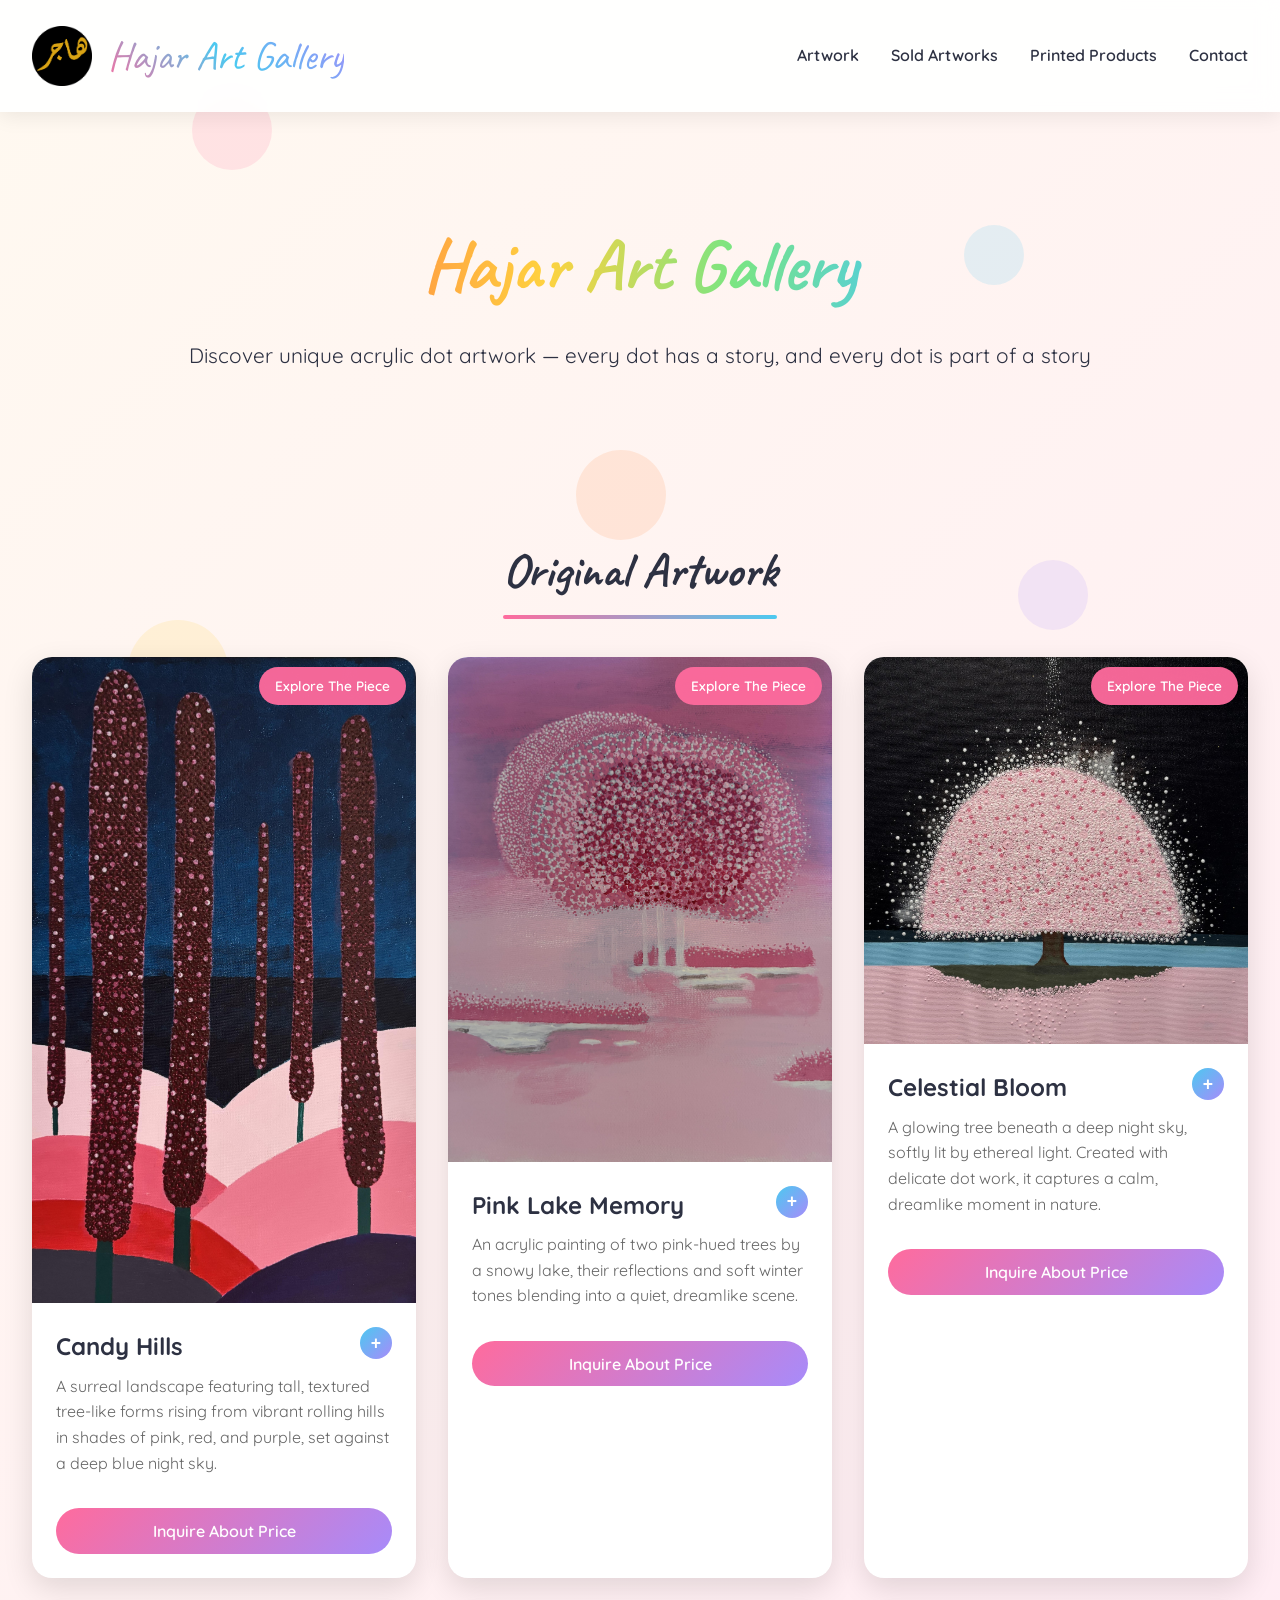
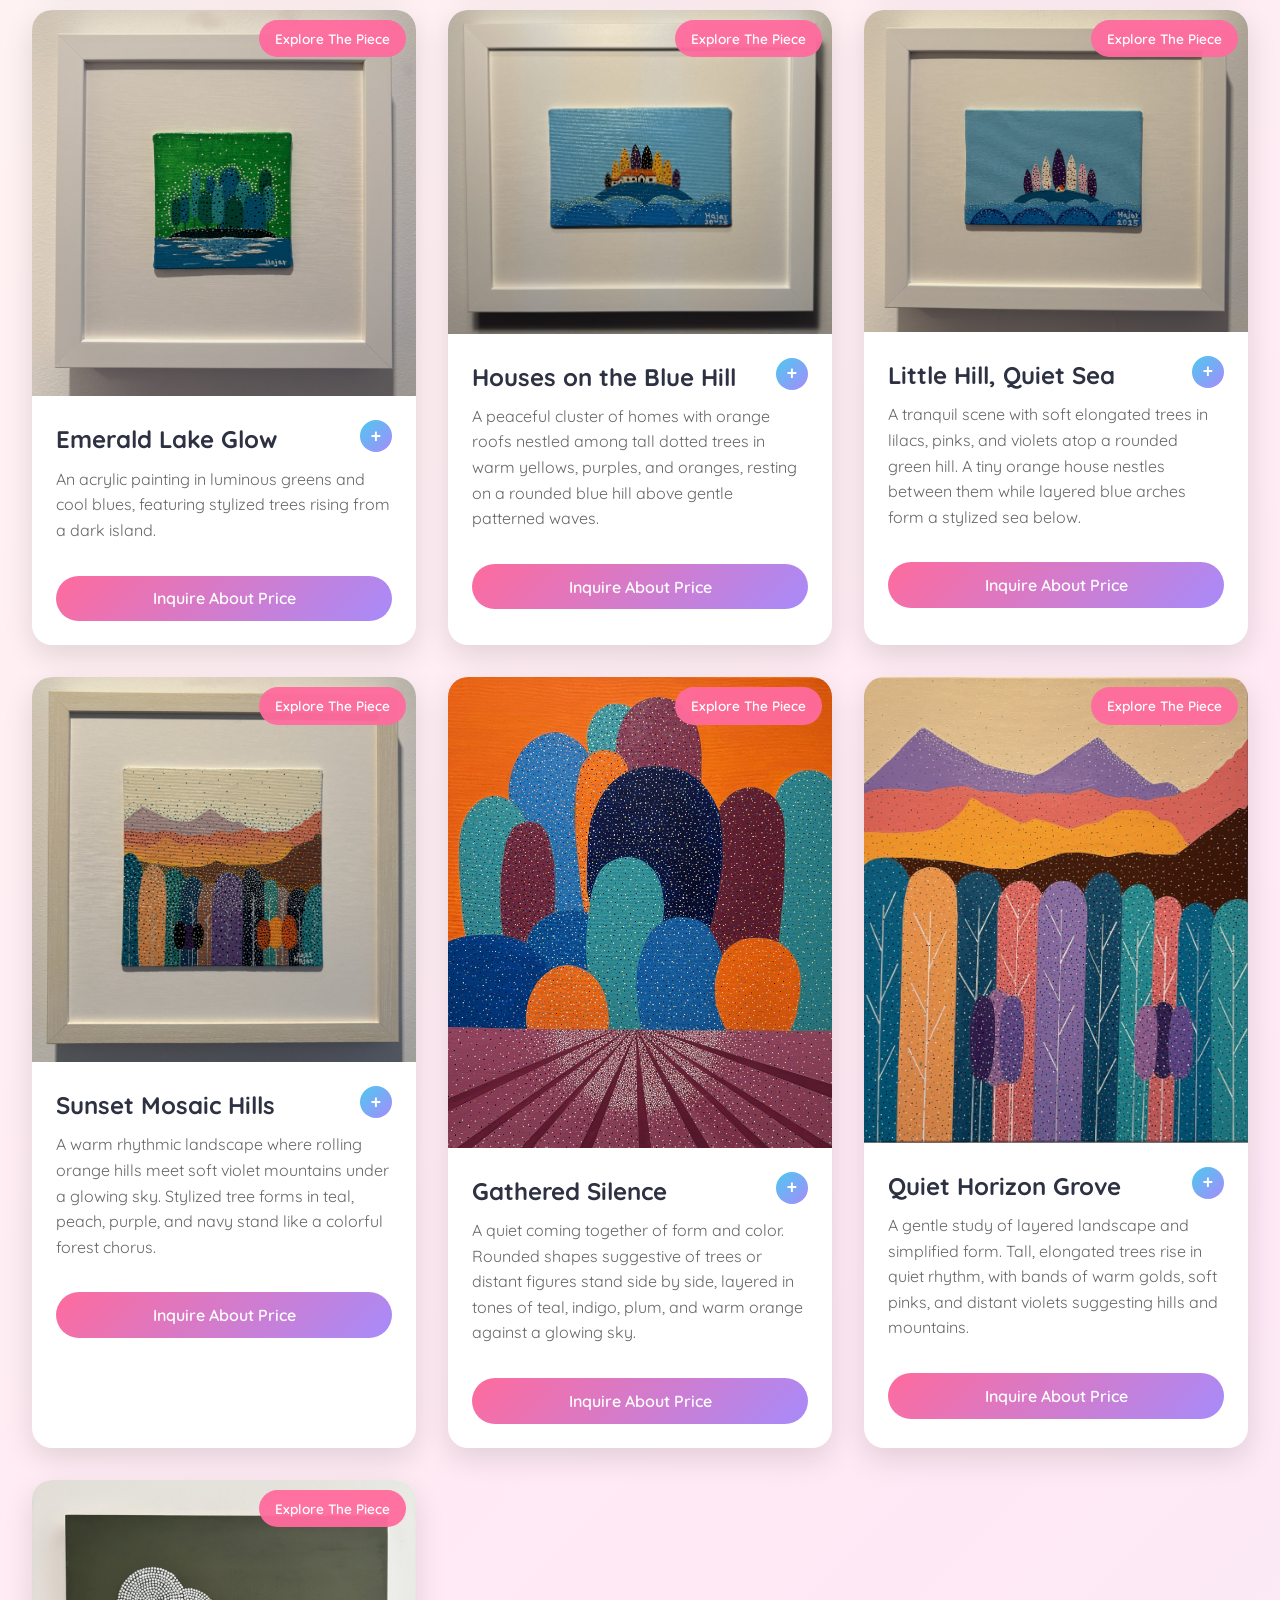
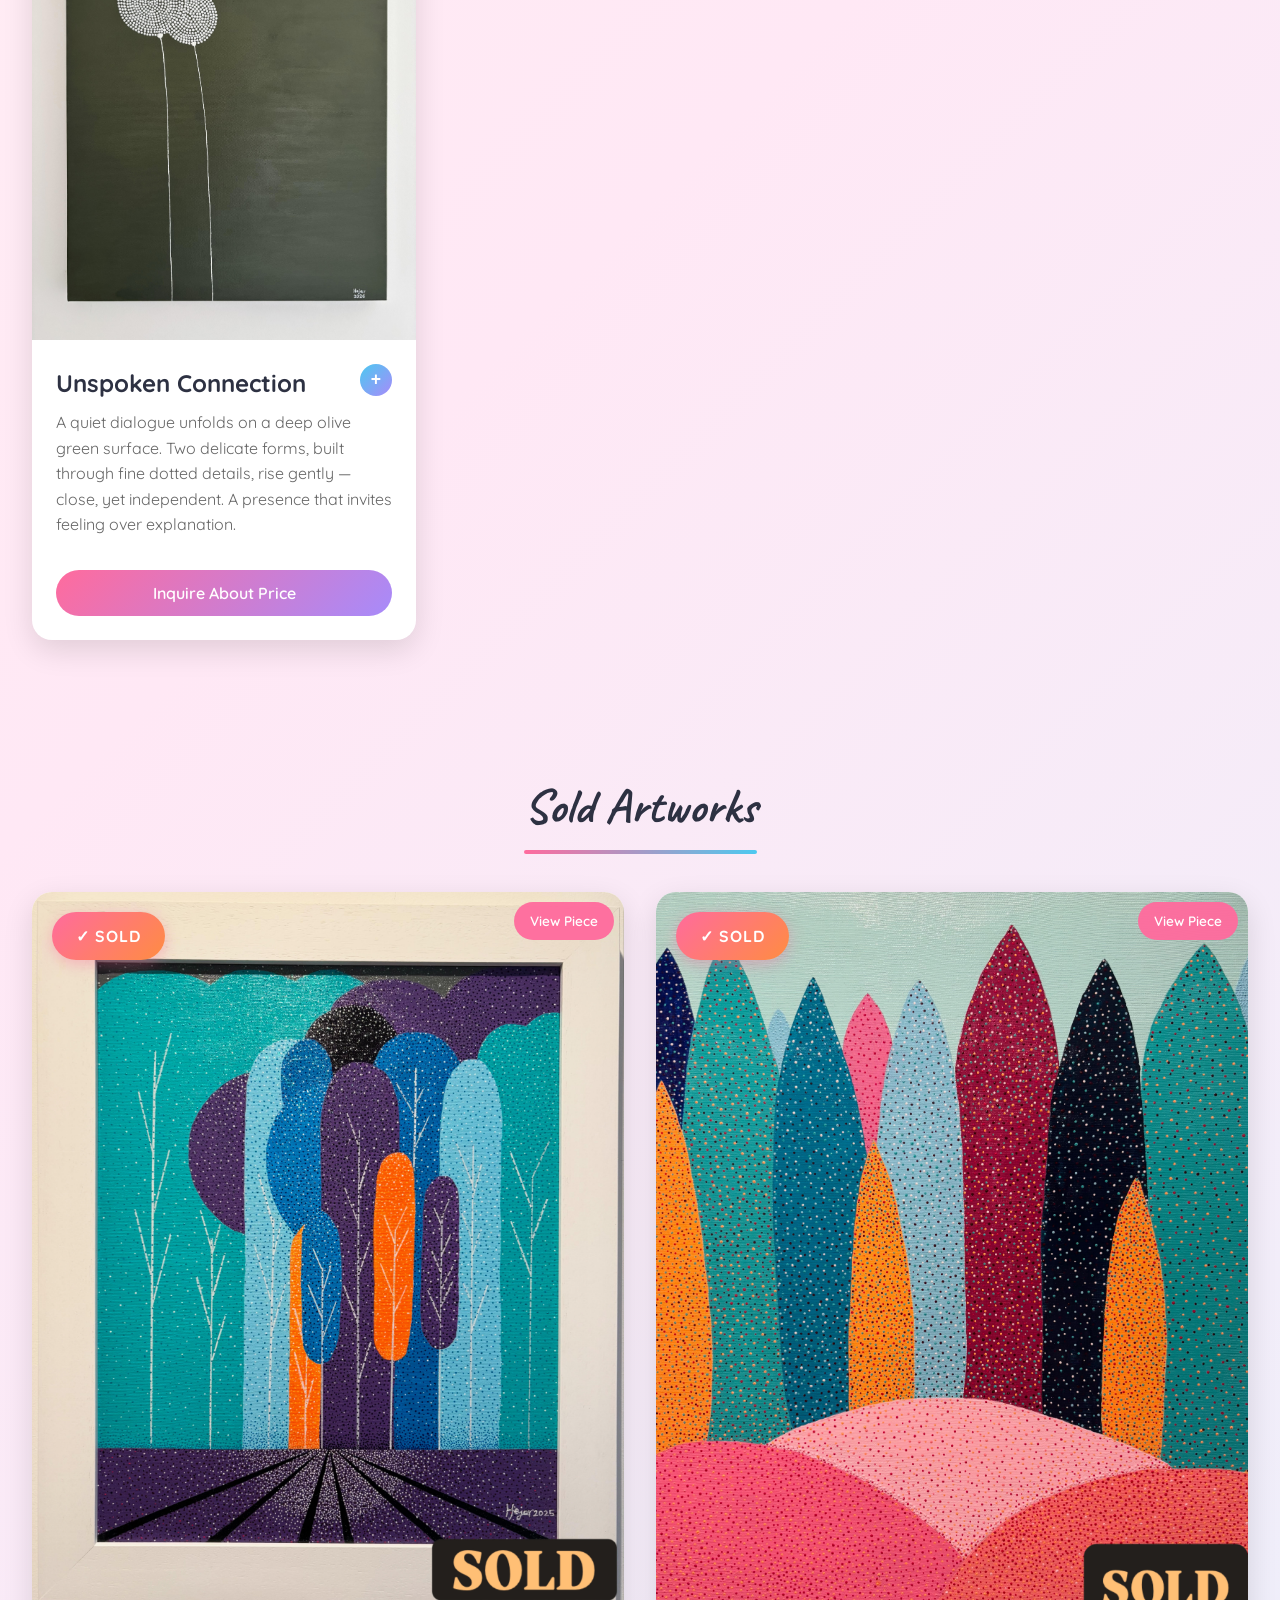
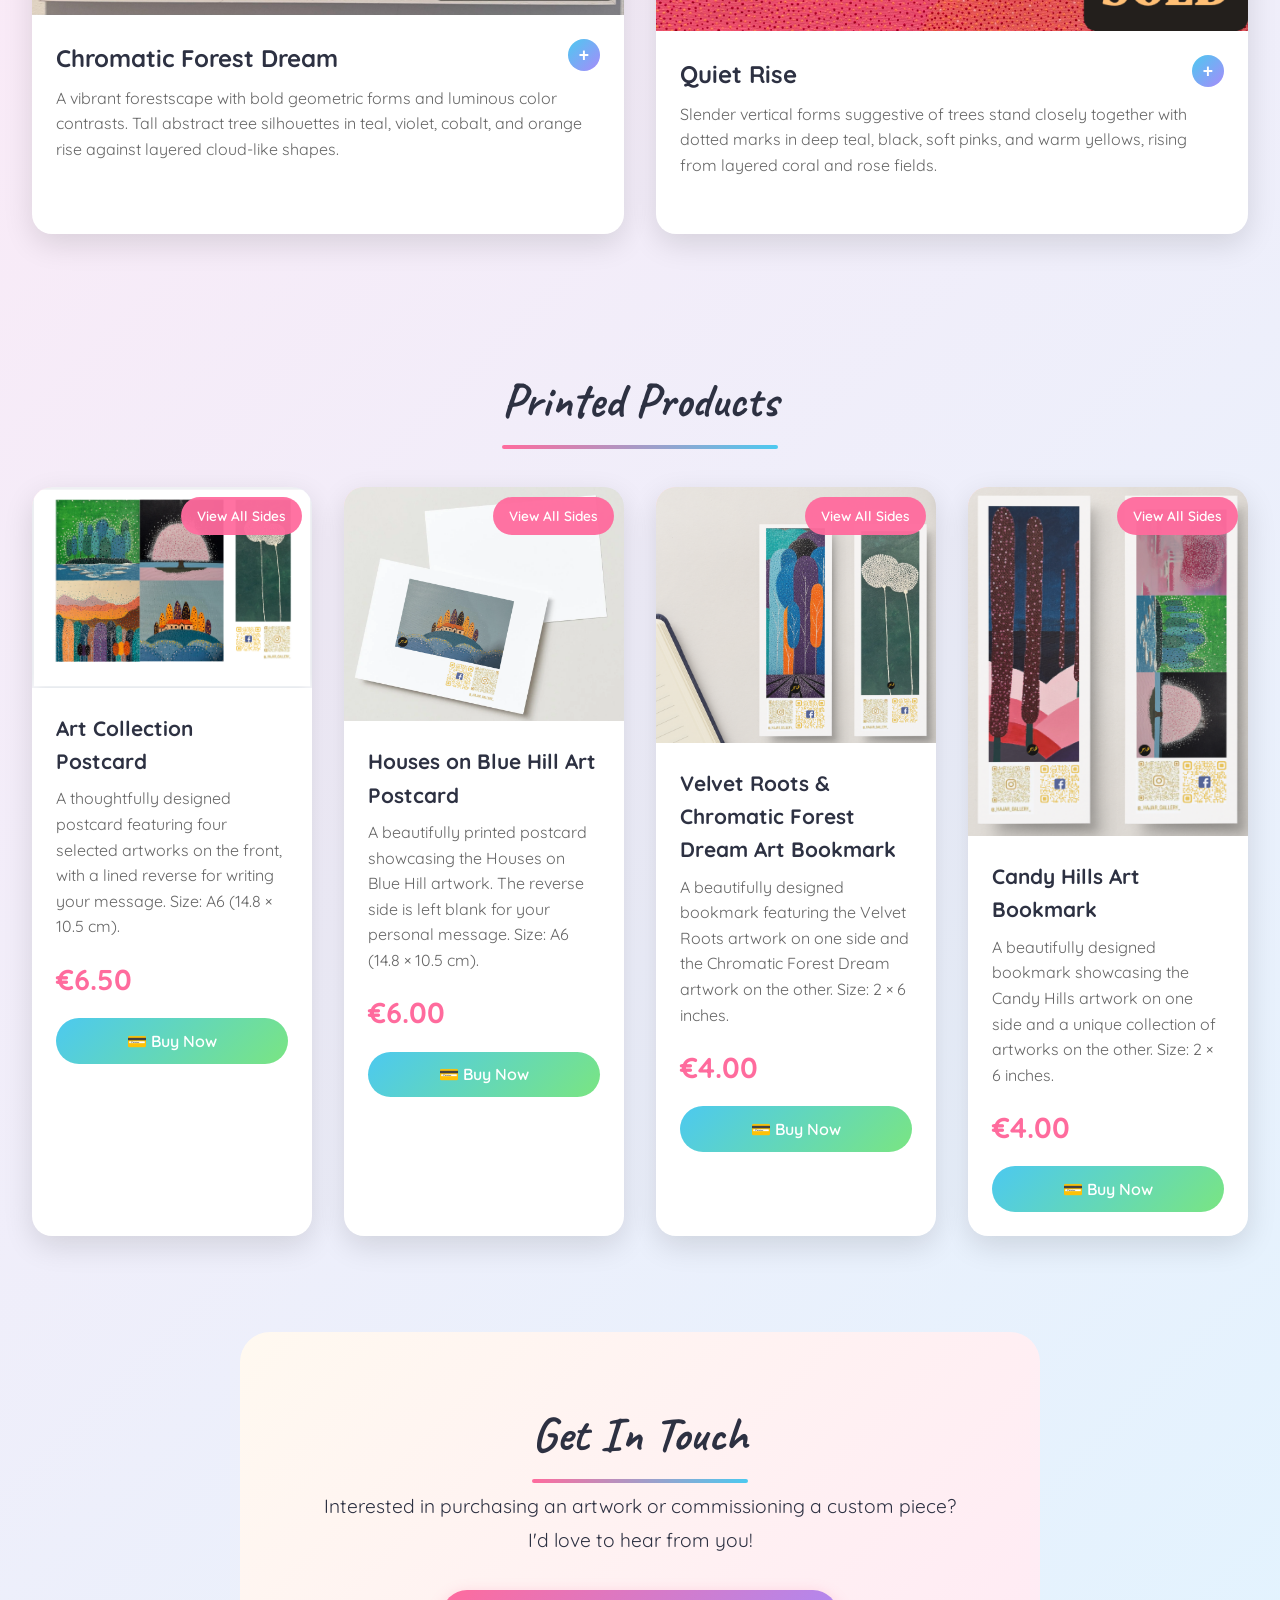
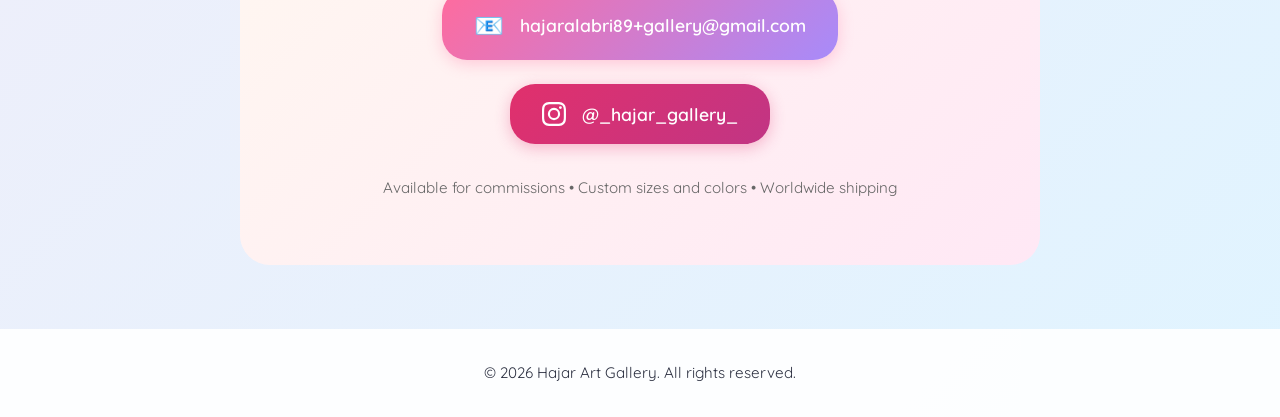
==== commit 908f6fe0: "Add files via upload" ====
--- a/index.html
+++ b/index.html
@@ -4,19 +4,21 @@
     <meta charset="UTF-8">
     <meta name="viewport" content="width=device-width, initial-scale=1.0">
     <title>Hajar Art Gallery | Colorful Dot Art Creations</title>
-    
+    <meta name="description" content="Discover unique acrylic dot artwork by Hajar Art Gallery. Every dot has a story. Original paintings, prints, postcards and bookmarks available.">
+
     <!-- Google Fonts -->
     <link href="https://fonts.googleapis.com/css2?family=Caveat:wght@700&family=Quicksand:wght@400;600&display=swap" rel="stylesheet">
-    
+
     <!-- PayPal SDK -->
     <script src="https://www.paypal.com/sdk/js?client-id=BAAkHNmOPKwmu2vfAsKTc-4go97l7MtjyeeQWlHp5sCfGv7PgdZAH940hxsPLqRZ-l-RQLEIjcBF8Jxk1U&components=hosted-buttons&disable-funding=venmo&currency=EUR"></script>
-    
-    <!-- External Stylesheet -->
+
+    <!-- Stylesheet -->
     <link rel="stylesheet" href="style.css">
 </head>
 <body>
+
     <!-- Background Decorative Dots -->
-    <div class="bg-dots">
+    <div class="bg-dots" aria-hidden="true">
         <div class="bg-dots__dot"></div>
         <div class="bg-dots__dot"></div>
         <div class="bg-dots__dot"></div>
@@ -24,9 +26,11 @@
         <div class="bg-dots__dot"></div>
     </div>
 
-    <!-- Header Navigation -->
+    <!-- ================================================
+         HEADER & NAVIGATION
+         ================================================ -->
     <header class="header">
-        <nav class="nav">
+        <nav class="nav" aria-label="Main navigation">
             <div class="nav__logo-container">
                 <img src="gallerylogo.png" alt="Hajar Art Gallery Logo" class="nav__logo-image" onerror="this.style.display='none'">
                 <div class="nav__logo-text">Hajar Art Gallery</div>
@@ -35,584 +39,457 @@
                 <li><a href="#artwork" class="nav__link">Artwork</a></li>
                 <li><a href="#sold-artworks" class="nav__link">Sold Artworks</a></li>
                 <li><a href="#printed-products" class="nav__link">Printed Products</a></li>
+                <li><a href="#contact" class="nav__link">Contact</a></li>
             </ul>
         </nav>
     </header>
 
-    <!-- Hero Section -->
-    <div class="hero">
-        <h1 class="hero__title">Hajar Art Gallery</h1>
-        <p class="hero__description">Discover unique acrylic dot artwork, every dot has a story and every dot is a part of a story</p>
-    </div>
-
-    <!-- Original Artwork Section -->
-    <section id="artwork" class="section">
-        <h2 class="section__title">Original Artwork</h2>
-        <div class="gallery-grid">
-            <!-- Candy Hills -->
-            <div class="artwork-card">
-                <div class="artwork-card__image" onclick="openGallery('candyhills')">
-                    <img src="Candy Hills1.jpg" alt="Candy Hills">
-                    <div class="artwork-card__badge">Explore The Piece</div>
-                </div>
-                <div class="artwork-card__content">
-                    <div class="artwork-card__header">
-                        <h3 class="artwork-card__title">Candy Hills</h3>
-                        <button class="artwork-card__info-btn" onclick="toggleDetails('details-candyhills')" title="More Details">+</button>
-                    </div>
-                    <p class="artwork-card__description">Candy Hills a surreal landscape featuring tall, textured tree-like forms rising from vibrant rolling hills in shades of pink, red, and purple, set against a deep blue night sky.</p>
-                    
-                    <div class="artwork-card__details" id="details-candyhills">
-                        <h4 class="artwork-card__details-title">✨ Artwork Details</h4>
-                        <div class="artwork-card__detail-item">
-                            <span class="artwork-card__detail-label">Size:</span>
-                            <span class="artwork-card__detail-value">30 x 50 cm</span>
-                        </div>
-                        <div class="artwork-card__detail-item">
-                            <span class="artwork-card__detail-label">Medium:</span>
-                            <span class="artwork-card__detail-value">Acrylic on canvas</span>
-                        </div>
-                        <div class="artwork-card__detail-item">
-                            <span class="artwork-card__detail-label">Technique:</span>
-                            <span class="artwork-card__detail-value">Dot painting technique with fine brush</span>
-                        </div>
-                        <div class="artwork-card__detail-item">
-                            <span class="artwork-card__detail-label">Year:</span>
-                            <span class="artwork-card__detail-value">2025</span>
-                        </div>
-                        <p><strong>Story:</strong> This piece was inspired by memories of childhood dreams where landscapes bent and twisted into fantastical shapes. The vibrant colors represent joy and imagination, with each dot carefully placed to create texture and depth.</p>
-                        <p><strong>Colors:</strong> Deep blues, vibrant pinks, rich purples, and warm reds create a harmonious blend that draws the eye through the composition.</p>
-                    </div>
-                    
-                    <button class="artwork-card__inquiry-btn" onclick="event.stopPropagation(); openInquiry('Candy Hills')">Inquire About Price</button>
-                </div>
+    <!-- ================================================
+         MAIN CONTENT
+         ================================================ -->
+    <main>
+
+        <!-- Hero -->
+        <section class="hero" aria-label="Introduction">
+            <h1 class="hero__title">Hajar Art Gallery</h1>
+            <p class="hero__description">Discover unique acrylic dot artwork — every dot has a story, and every dot is part of a story</p>
+        </section>
+
+        <!-- ================================================
+             ORIGINAL ARTWORK SECTION
+             ================================================ -->
+        <section id="artwork" class="section" aria-labelledby="title-artwork">
+            <h2 class="section__title" id="title-artwork">Original Artwork</h2>
+            <div class="gallery-grid">
+
+                <!-- Candy Hills -->
+                <article class="artwork-card">
+                    <div class="artwork-card__image" onclick="openGallery('candyhills')" role="button" tabindex="0" aria-label="View Candy Hills gallery">
+                        <img src="Candy Hills1.jpg" alt="Candy Hills - surreal landscape with vibrant rolling hills">
+                        <div class="artwork-card__badge">Explore The Piece</div>
+                    </div>
+                    <div class="artwork-card__content">
+                        <div class="artwork-card__header">
+                            <h3 class="artwork-card__title">Candy Hills</h3>
+                            <button class="artwork-card__info-btn" onclick="toggleDetails('details-candyhills')" aria-expanded="false" aria-controls="details-candyhills" title="More Details">+</button>
+                        </div>
+                        <p class="artwork-card__description">A surreal landscape featuring tall, textured tree-like forms rising from vibrant rolling hills in shades of pink, red, and purple, set against a deep blue night sky.</p>
+                        <div class="artwork-card__details" id="details-candyhills">
+                            <h4 class="artwork-card__details-title">✨ Artwork Details</h4>
+                            <div class="artwork-card__detail-item"><span class="artwork-card__detail-label">Size:</span><span class="artwork-card__detail-value">30 × 50 cm</span></div>
+                            <div class="artwork-card__detail-item"><span class="artwork-card__detail-label">Medium:</span><span class="artwork-card__detail-value">Acrylic on canvas</span></div>
+                            <div class="artwork-card__detail-item"><span class="artwork-card__detail-label">Technique:</span><span class="artwork-card__detail-value">Dot painting with fine brush</span></div>
+                            <div class="artwork-card__detail-item"><span class="artwork-card__detail-label">Year:</span><span class="artwork-card__detail-value">2025</span></div>
+                            <p><strong>Story:</strong> Inspired by childhood dreams where landscapes bent into fantastical shapes. The vibrant colors represent joy and imagination, with each dot carefully placed to create texture and depth.</p>
+                            <p><strong>Colors:</strong> Deep blues, vibrant pinks, rich purples, and warm reds create a harmonious blend that draws the eye through the composition.</p>
+                        </div>
+                        <button class="artwork-card__inquiry-btn" onclick="event.stopPropagation(); openInquiry('Candy Hills')">Inquire About Price</button>
+                    </div>
+                </article>
+
+                <!-- Pink Lake Memory -->
+                <article class="artwork-card">
+                    <div class="artwork-card__image" onclick="openGallery('pinklake')" role="button" tabindex="0" aria-label="View Pink Lake Memory gallery">
+                        <img src="Pink Lake Memory1.jpg" alt="Pink Lake Memory - two pink-hued trees by a snowy lake">
+                        <div class="artwork-card__badge">Explore The Piece</div>
+                    </div>
+                    <div class="artwork-card__content">
+                        <div class="artwork-card__header">
+                            <h3 class="artwork-card__title">Pink Lake Memory</h3>
+                            <button class="artwork-card__info-btn" onclick="toggleDetails('details-pinklake')" aria-expanded="false" aria-controls="details-pinklake" title="More Details">+</button>
+                        </div>
+                        <p class="artwork-card__description">An acrylic painting of two pink-hued trees by a snowy lake, their reflections and soft winter tones blending into a quiet, dreamlike scene.</p>
+                        <div class="artwork-card__details" id="details-pinklake">
+                            <h4 class="artwork-card__details-title">✨ Artwork Details</h4>
+                            <div class="artwork-card__detail-item"><span class="artwork-card__detail-label">Size:</span><span class="artwork-card__detail-value">24 × 30 cm</span></div>
+                            <div class="artwork-card__detail-item"><span class="artwork-card__detail-label">Medium:</span><span class="artwork-card__detail-value">Acrylic on canvas</span></div>
+                            <div class="artwork-card__detail-item"><span class="artwork-card__detail-label">Technique:</span><span class="artwork-card__detail-value">Dotwork with layered colors</span></div>
+                            <div class="artwork-card__detail-item"><span class="artwork-card__detail-label">Year:</span><span class="artwork-card__detail-value">2025</span></div>
+                            <p><strong>Story:</strong> Inspired by a winter memory of a frozen lake at sunset, where trees seemed to glow with an ethereal pink light. The reflection creates a mirror world, doubling the magic of the moment.</p>
+                            <p><strong>Colors:</strong> Soft pinks, cool whites, gentle blues, and warm undertones create a serene and peaceful atmosphere.</p>
+                        </div>
+                        <button class="artwork-card__inquiry-btn" onclick="event.stopPropagation(); openInquiry('Pink Lake Memory')">Inquire About Price</button>
+                    </div>
+                </article>
+
+                <!-- Celestial Bloom -->
+                <article class="artwork-card">
+                    <div class="artwork-card__image" onclick="openGallery('celestial')" role="button" tabindex="0" aria-label="View Celestial Bloom gallery">
+                        <img src="Celestial Bloom1.jpg" alt="Celestial Bloom - glowing tree beneath a deep night sky">
+                        <div class="artwork-card__badge">Explore The Piece</div>
+                    </div>
+                    <div class="artwork-card__content">
+                        <div class="artwork-card__header">
+                            <h3 class="artwork-card__title">Celestial Bloom</h3>
+                            <button class="artwork-card__info-btn" onclick="toggleDetails('details-celestial')" aria-expanded="false" aria-controls="details-celestial" title="More Details">+</button>
+                        </div>
+                        <p class="artwork-card__description">A glowing tree beneath a deep night sky, softly lit by ethereal light. Created with delicate dot work, it captures a calm, dreamlike moment in nature.</p>
+                        <div class="artwork-card__details" id="details-celestial">
+                            <h4 class="artwork-card__details-title">✨ Artwork Details</h4>
+                            <div class="artwork-card__detail-item"><span class="artwork-card__detail-label">Size:</span><span class="artwork-card__detail-value">40 × 40 cm</span></div>
+                            <div class="artwork-card__detail-item"><span class="artwork-card__detail-label">Medium:</span><span class="artwork-card__detail-value">Acrylic on canvas</span></div>
+                            <div class="artwork-card__detail-item"><span class="artwork-card__detail-label">Technique:</span><span class="artwork-card__detail-value">Miniature dot painting</span></div>
+                            <div class="artwork-card__detail-item"><span class="artwork-card__detail-label">Year:</span><span class="artwork-card__detail-value">2025</span></div>
+                            <p><strong>Story:</strong> This piece explores the connection between earth and cosmos. The tree represents growth and life, while celestial patterns suggest the infinite universe surrounding us.</p>
+                            <p><strong>Colors:</strong> Deep midnight blues, luminous golds, soft whites, and ethereal purples create a mystical nighttime scene.</p>
+                        </div>
+                        <button class="artwork-card__inquiry-btn" onclick="event.stopPropagation(); openInquiry('Celestial Bloom')">Inquire About Price</button>
+                    </div>
+                </article>
+
+                <!-- Emerald Lake Glow -->
+                <article class="artwork-card">
+                    <div class="artwork-card__image" onclick="openGallery('emerald')" role="button" tabindex="0" aria-label="View Emerald Lake Glow gallery">
+                        <img src="Emerald Lake Glow.jpg" alt="Emerald Lake Glow - luminous greens and cool blues">
+                        <div class="artwork-card__badge">Explore The Piece</div>
+                    </div>
+                    <div class="artwork-card__content">
+                        <div class="artwork-card__header">
+                            <h3 class="artwork-card__title">Emerald Lake Glow</h3>
+                            <button class="artwork-card__info-btn" onclick="toggleDetails('details-emerald')" aria-expanded="false" aria-controls="details-emerald" title="More Details">+</button>
+                        </div>
+                        <p class="artwork-card__description">An acrylic painting in luminous greens and cool blues, featuring stylized trees rising from a dark island.</p>
+                        <div class="artwork-card__details" id="details-emerald">
+                            <h4 class="artwork-card__details-title">✨ Artwork Details</h4>
+                            <div class="artwork-card__detail-item"><span class="artwork-card__detail-label">Size:</span><span class="artwork-card__detail-value">10 × 10 cm</span></div>
+                            <div class="artwork-card__detail-item"><span class="artwork-card__detail-label">Medium:</span><span class="artwork-card__detail-value">Acrylic on canvas</span></div>
+                            <div class="artwork-card__detail-item"><span class="artwork-card__detail-label">Technique:</span><span class="artwork-card__detail-value">Miniature dot painting</span></div>
+                            <div class="artwork-card__detail-item"><span class="artwork-card__detail-label">Year:</span><span class="artwork-card__detail-value">2024</span></div>
+                            <p><strong>Story:</strong> A tiny gem capturing the magic of bioluminescence on a calm lake. Every dot is precisely placed to create depth and atmosphere.</p>
+                            <p><strong>Colors:</strong> Rich emerald greens, deep teals, midnight blues, and scattered points of light create a magical, glowing effect.</p>
+                        </div>
+                        <button class="artwork-card__inquiry-btn" onclick="event.stopPropagation(); openInquiry('Emerald Lake Glow')">Inquire About Price</button>
+                    </div>
+                </article>
+
+                <!-- Houses on the Blue Hill -->
+                <article class="artwork-card">
+                    <div class="artwork-card__image" onclick="openGallery('housesbluehill')" role="button" tabindex="0" aria-label="View Houses on the Blue Hill gallery">
+                        <img src="House on the blue hill.jpeg" alt="Houses on the Blue Hill - peaceful cluster of homes with orange roofs">
+                        <div class="artwork-card__badge">Explore The Piece</div>
+                    </div>
+                    <div class="artwork-card__content">
+                        <div class="artwork-card__header">
+                            <h3 class="artwork-card__title">Houses on the Blue Hill</h3>
+                            <button class="artwork-card__info-btn" onclick="toggleDetails('details-housesbluehill')" aria-expanded="false" aria-controls="details-housesbluehill" title="More Details">+</button>
+                        </div>
+                        <p class="artwork-card__description">A peaceful cluster of homes with orange roofs nestled among tall dotted trees in warm yellows, purples, and oranges, resting on a rounded blue hill above gentle patterned waves.</p>
+                        <div class="artwork-card__details" id="details-housesbluehill">
+                            <h4 class="artwork-card__details-title">✨ Artwork Details</h4>
+                            <div class="artwork-card__detail-item"><span class="artwork-card__detail-label">Size:</span><span class="artwork-card__detail-value">10 × 15 cm</span></div>
+                            <div class="artwork-card__detail-item"><span class="artwork-card__detail-label">Medium:</span><span class="artwork-card__detail-value">Acrylic on canvas</span></div>
+                            <div class="artwork-card__detail-item"><span class="artwork-card__detail-label">Technique:</span><span class="artwork-card__detail-value">Dot painting technique</span></div>
+                            <div class="artwork-card__detail-item"><span class="artwork-card__detail-label">Year:</span><span class="artwork-card__detail-value">2025</span></div>
+                            <p><strong>Story:</strong> A quiet cluster of homes surrounded by tall, dotted trees. The small row of houses feels settled and sheltered on the rounded blue hill, while gentle layers of patterned blue waves create a soft rhythm below.</p>
+                            <p><strong>Colors:</strong> Warm yellows, deep purples, soft oranges, and peaceful blues create a harmonious and sheltered atmosphere.</p>
+                        </div>
+                        <button class="artwork-card__inquiry-btn" onclick="event.stopPropagation(); openInquiry('Houses on the Blue Hill')">Inquire About Price</button>
+                    </div>
+                </article>
+
+                <!-- Little Hill, Quiet Sea -->
+                <article class="artwork-card">
+                    <div class="artwork-card__image" onclick="openGallery('littlehill')" role="button" tabindex="0" aria-label="View Little Hill, Quiet Sea gallery">
+                        <img src="Little Hill, Quiet Sea.jpeg" alt="Little Hill, Quiet Sea - soft elongated trees atop a rounded green hill">
+                        <div class="artwork-card__badge">Explore The Piece</div>
+                    </div>
+                    <div class="artwork-card__content">
+                        <div class="artwork-card__header">
+                            <h3 class="artwork-card__title">Little Hill, Quiet Sea</h3>
+                            <button class="artwork-card__info-btn" onclick="toggleDetails('details-littlehill')" aria-expanded="false" aria-controls="details-littlehill" title="More Details">+</button>
+                        </div>
+                        <p class="artwork-card__description">A tranquil scene with soft elongated trees in lilacs, pinks, and violets atop a rounded green hill. A tiny orange house nestles between them while layered blue arches form a stylized sea below.</p>
+                        <div class="artwork-card__details" id="details-littlehill">
+                            <h4 class="artwork-card__details-title">✨ Artwork Details</h4>
+                            <div class="artwork-card__detail-item"><span class="artwork-card__detail-label">Size:</span><span class="artwork-card__detail-value">10 × 15 cm</span></div>
+                            <div class="artwork-card__detail-item"><span class="artwork-card__detail-label">Medium:</span><span class="artwork-card__detail-value">Acrylic on canvas</span></div>
+                            <div class="artwork-card__detail-item"><span class="artwork-card__detail-label">Technique:</span><span class="artwork-card__detail-value">Dot painting technique</span></div>
+                            <div class="artwork-card__detail-item"><span class="artwork-card__detail-label">Year:</span><span class="artwork-card__detail-value">2025</span></div>
+                            <p><strong>Story:</strong> A simple, calming scene where soft tree forms stand atop a rounded green hill. A tiny orange house adds warmth without disturbing the gentle mood, while the stylized sea below creates a steady, quiet rhythm.</p>
+                            <p><strong>Colors:</strong> Soft lilacs, gentle pinks, creamy whites, deep violets, fresh greens, and calming blues create a peaceful atmosphere.</p>
+                        </div>
+                        <button class="artwork-card__inquiry-btn" onclick="event.stopPropagation(); openInquiry('Little Hill, Quiet Sea')">Inquire About Price</button>
+                    </div>
+                </article>
+
+                <!-- Sunset Mosaic Hills -->
+                <article class="artwork-card">
+                    <div class="artwork-card__image" onclick="openGallery('sunsetmosaic')" role="button" tabindex="0" aria-label="View Sunset Mosaic Hills gallery">
+                        <img src="Sunset Mosaic Hills.jpg" alt="Sunset Mosaic Hills - warm rhythmic landscape with rolling orange hills">
+                        <div class="artwork-card__badge">Explore The Piece</div>
+                    </div>
+                    <div class="artwork-card__content">
+                        <div class="artwork-card__header">
+                            <h3 class="artwork-card__title">Sunset Mosaic Hills</h3>
+                            <button class="artwork-card__info-btn" onclick="toggleDetails('details-sunsetmosaic')" aria-expanded="false" aria-controls="details-sunsetmosaic" title="More Details">+</button>
+                        </div>
+                        <p class="artwork-card__description">A warm rhythmic landscape where rolling orange hills meet soft violet mountains under a glowing sky. Stylized tree forms in teal, peach, purple, and navy stand like a colorful forest chorus.</p>
+                        <div class="artwork-card__details" id="details-sunsetmosaic">
+                            <h4 class="artwork-card__details-title">✨ Artwork Details</h4>
+                            <div class="artwork-card__detail-item"><span class="artwork-card__detail-label">Size:</span><span class="artwork-card__detail-value">10 × 15 cm</span></div>
+                            <div class="artwork-card__detail-item"><span class="artwork-card__detail-label">Medium:</span><span class="artwork-card__detail-value">Acrylic on canvas</span></div>
+                            <div class="artwork-card__detail-item"><span class="artwork-card__detail-label">Technique:</span><span class="artwork-card__detail-value">Dot painting technique</span></div>
+                            <div class="artwork-card__detail-item"><span class="artwork-card__detail-label">Year:</span><span class="artwork-card__detail-value">2025</span></div>
+                            <p><strong>Story:</strong> A warm, rhythmic landscape where rolling hills meet mountains. Stylized trees stand together like a colorful chorus while scattered dots create a shimmering atmosphere.</p>
+                            <p><strong>Colors:</strong> Warm oranges, soft violets, vibrant teals, gentle peaches, deep purples, and rich navy blues create a glowing sunset atmosphere.</p>
+                        </div>
+                        <button class="artwork-card__inquiry-btn" onclick="event.stopPropagation(); openInquiry('Sunset Mosaic Hills')">Inquire About Price</button>
+                    </div>
+                </article>
+
+                <!-- Gathered Silence -->
+                <article class="artwork-card">
+                    <div class="artwork-card__image" onclick="openGallery('gatheredsilence')" role="button" tabindex="0" aria-label="View Gathered Silence gallery">
+                        <img src="Gathered Silence.jpg" alt="Gathered Silence - rounded shapes in teal, indigo, plum and warm orange">
+                        <div class="artwork-card__badge">Explore The Piece</div>
+                    </div>
+                    <div class="artwork-card__content">
+                        <div class="artwork-card__header">
+                            <h3 class="artwork-card__title">Gathered Silence</h3>
+                            <button class="artwork-card__info-btn" onclick="toggleDetails('details-gatheredsilence')" aria-expanded="false" aria-controls="details-gatheredsilence" title="More Details">+</button>
+                        </div>
+                        <p class="artwork-card__description">A quiet coming together of form and color. Rounded shapes suggestive of trees or distant figures stand side by side, layered in tones of teal, indigo, plum, and warm orange against a glowing sky.</p>
+                        <div class="artwork-card__details" id="details-gatheredsilence">
+                            <h4 class="artwork-card__details-title">✨ Artwork Details</h4>
+                            <div class="artwork-card__detail-item"><span class="artwork-card__detail-label">Size:</span><span class="artwork-card__detail-value">60 × 50 cm</span></div>
+                            <div class="artwork-card__detail-item"><span class="artwork-card__detail-label">Medium:</span><span class="artwork-card__detail-value">Acrylic on canvas</span></div>
+                            <div class="artwork-card__detail-item"><span class="artwork-card__detail-label">Technique:</span><span class="artwork-card__detail-value">Dot painting technique</span></div>
+                            <div class="artwork-card__detail-item"><span class="artwork-card__detail-label">Year:</span><span class="artwork-card__detail-value">2026</span></div>
+                            <p><strong>Story:</strong> The dotted surfaces soften each form, giving it a gentle, almost meditative quality. The foreground introduces subtle movement, guiding the eye inward while the upper composition remains still and balanced.</p>
+                            <p><strong>Colors:</strong> Teal, indigo, plum, and warm orange create a quiet dialogue between structure and softness.</p>
+                        </div>
+                        <button class="artwork-card__inquiry-btn" onclick="event.stopPropagation(); openInquiry('Gathered Silence')">Inquire About Price</button>
+                    </div>
+                </article>
+
+                <!-- Quiet Horizon Grove -->
+                <article class="artwork-card">
+                    <div class="artwork-card__image" onclick="openGallery('quiethorizongrove')" role="button" tabindex="0" aria-label="View Quiet Horizon Grove gallery">
+                        <img src="Quiet Horizon Grove.jpg" alt="Quiet Horizon Grove - tall elongated trees in a layered landscape">
+                        <div class="artwork-card__badge">Explore The Piece</div>
+                    </div>
+                    <div class="artwork-card__content">
+                        <div class="artwork-card__header">
+                            <h3 class="artwork-card__title">Quiet Horizon Grove</h3>
+                            <button class="artwork-card__info-btn" onclick="toggleDetails('details-quiethorizongrove')" aria-expanded="false" aria-controls="details-quiethorizongrove" title="More Details">+</button>
+                        </div>
+                        <p class="artwork-card__description">A gentle study of layered landscape and simplified form. Tall, elongated trees rise in quiet rhythm, with bands of warm golds, soft pinks, and distant violets suggesting hills and mountains.</p>
+                        <div class="artwork-card__details" id="details-quiethorizongrove">
+                            <h4 class="artwork-card__details-title">✨ Artwork Details</h4>
+                            <div class="artwork-card__detail-item"><span class="artwork-card__detail-label">Size:</span><span class="artwork-card__detail-value">60 × 50 cm</span></div>
+                            <div class="artwork-card__detail-item"><span class="artwork-card__detail-label">Medium:</span><span class="artwork-card__detail-value">Acrylic on canvas</span></div>
+                            <div class="artwork-card__detail-item"><span class="artwork-card__detail-label">Technique:</span><span class="artwork-card__detail-value">Dot painting technique</span></div>
+                            <div class="artwork-card__detail-item"><span class="artwork-card__detail-label">Year:</span><span class="artwork-card__detail-value">2026</span></div>
+                            <p><strong>Story:</strong> Lightly textured with small, scattered dots, bringing a sense of stillness and atmosphere. The composition remains balanced and unforced, allowing colors to sit naturally together.</p>
+                            <p><strong>Colors:</strong> Warm golds, soft pinks, and distant violets capture a moment just before evening fully settles.</p>
+                        </div>
+                        <button class="artwork-card__inquiry-btn" onclick="event.stopPropagation(); openInquiry('Quiet Horizon Grove')">Inquire About Price</button>
+                    </div>
+                </article>
+
+                <!-- Unspoken Connection -->
+                <article class="artwork-card">
+                    <div class="artwork-card__image" onclick="openGallery('unspokenconnection')" role="button" tabindex="0" aria-label="View Unspoken Connection gallery">
+                        <img src="Unspoken connection.jpg" alt="Unspoken Connection - two delicate forms on deep olive green">
+                        <div class="artwork-card__badge">Explore The Piece</div>
+                    </div>
+                    <div class="artwork-card__content">
+                        <div class="artwork-card__header">
+                            <h3 class="artwork-card__title">Unspoken Connection</h3>
+                            <button class="artwork-card__info-btn" onclick="toggleDetails('details-unspokenconnection')" aria-expanded="false" aria-controls="details-unspokenconnection" title="More Details">+</button>
+                        </div>
+                        <p class="artwork-card__description">A quiet dialogue unfolds on a deep olive green surface. Two delicate forms, built through fine dotted details, rise gently — close, yet independent. A presence that invites feeling over explanation.</p>
+                        <div class="artwork-card__details" id="details-unspokenconnection">
+                            <h4 class="artwork-card__details-title">✨ Artwork Details</h4>
+                            <div class="artwork-card__detail-item"><span class="artwork-card__detail-label">Size:</span><span class="artwork-card__detail-value">60 × 50 cm</span></div>
+                            <div class="artwork-card__detail-item"><span class="artwork-card__detail-label">Medium:</span><span class="artwork-card__detail-value">Acrylic on canvas</span></div>
+                            <div class="artwork-card__detail-item"><span class="artwork-card__detail-label">Technique:</span><span class="artwork-card__detail-value">Dot painting technique</span></div>
+                            <div class="artwork-card__detail-item"><span class="artwork-card__detail-label">Year:</span><span class="artwork-card__detail-value">2026</span></div>
+                            <p><strong>Story:</strong> Two delicate forms rise gently on a deep olive green surface. Close, yet independent — a presence that invites feeling over explanation.</p>
+                            <p><strong>Colors:</strong> Deep olive green background with delicate dotted forms that speak through subtlety rather than bold statement.</p>
+                        </div>
+                        <button class="artwork-card__inquiry-btn" onclick="event.stopPropagation(); openInquiry('Unspoken Connection')">Inquire About Price</button>
+                    </div>
+                </article>
+
             </div>
-
-            <!-- Pink Lake Memory -->
-            <div class="artwork-card">
-                <div class="artwork-card__image" onclick="openGallery('pinklake')">
-                    <img src="Pink Lake Memory1.jpg" alt="Pink Lake Memory">
-                    <div class="artwork-card__badge">Explore The Piece</div>
-                </div>
-                <div class="artwork-card__content">
-                    <div class="artwork-card__header">
-                        <h3 class="artwork-card__title">Pink Lake Memory</h3>
-                        <button class="artwork-card__info-btn" onclick="toggleDetails('details-pinklake')" title="More Details">+</button>
-                    </div>
-                    <p class="artwork-card__description">Pink Lake Memory is an acrylic painting of two pink-hued trees by a snowy lake, their reflections and soft winter tones blending into a quiet, dreamlike scene.</p>
-                    
-                    <div class="artwork-card__details" id="details-pinklake">
-                        <h4 class="artwork-card__details-title">✨ Artwork Details</h4>
-                        <div class="artwork-card__detail-item">
-                            <span class="artwork-card__detail-label">Size:</span>
-                            <span class="artwork-card__detail-value">24 x 30 cm</span>
-                        </div>
-                        <div class="artwork-card__detail-item">
-                            <span class="artwork-card__detail-label">Medium:</span>
-                            <span class="artwork-card__detail-value">Acrylic on canvas</span>
-                        </div>
-                        <div class="artwork-card__detail-item">
-                            <span class="artwork-card__detail-label">Technique:</span>
-                            <span class="artwork-card__detail-value">Dotwork with layered colors</span>
-                        </div>
-                        <div class="artwork-card__detail-item">
-                            <span class="artwork-card__detail-label">Year:</span>
-                            <span class="artwork-card__detail-value">2025</span>
-                        </div>
-                        <p><strong>Story:</strong> Inspired by a winter memory of a frozen lake at sunset, where the trees seemed to glow with an ethereal pink light. The reflection creates a mirror world, doubling the magic of the moment.</p>
-                        <p><strong>Colors:</strong> Soft pinks, cool whites, gentle blues, and warm undertones create a serene and peaceful atmosphere.</p>
-                    </div>
-                    
-                    <button class="artwork-card__inquiry-btn" onclick="event.stopPropagation(); openInquiry('Pink Lake Memory')">Inquire About Price</button>
-                </div>
+        </section>
+
+        <!-- ================================================
+             SOLD ARTWORKS SECTION
+             ================================================ -->
+        <section id="sold-artworks" class="section" aria-labelledby="title-sold">
+            <h2 class="section__title" id="title-sold">Sold Artworks</h2>
+            <div class="gallery-grid">
+
+                <!-- Chromatic Forest Dream -->
+                <article class="artwork-card artwork-card--sold">
+                    <div class="artwork-card__sold-badge">✓ SOLD</div>
+                    <div class="artwork-card__image" onclick="openGallery('chromaticforest')" role="button" tabindex="0" aria-label="View Chromatic Forest Dream">
+                        <img src="Chromatic Forest Dream.jpg" alt="Chromatic Forest Dream - vibrant forestscape with bold geometric forms">
+                        <div class="artwork-card__badge">View Piece</div>
+                    </div>
+                    <div class="artwork-card__content">
+                        <div class="artwork-card__header">
+                            <h3 class="artwork-card__title">Chromatic Forest Dream</h3>
+                            <button class="artwork-card__info-btn" onclick="toggleDetails('details-chromatic')" aria-expanded="false" aria-controls="details-chromatic" title="More Details">+</button>
+                        </div>
+                        <p class="artwork-card__description">A vibrant forestscape with bold geometric forms and luminous color contrasts. Tall abstract tree silhouettes in teal, violet, cobalt, and orange rise against layered cloud-like shapes.</p>
+                        <div class="artwork-card__details" id="details-chromatic">
+                            <h4 class="artwork-card__details-title">✨ Artwork Details</h4>
+                            <div class="artwork-card__detail-item"><span class="artwork-card__detail-label">Size:</span><span class="artwork-card__detail-value">50 × 40 cm</span></div>
+                            <div class="artwork-card__detail-item"><span class="artwork-card__detail-label">Medium:</span><span class="artwork-card__detail-value">Acrylic on canvas</span></div>
+                            <div class="artwork-card__detail-item"><span class="artwork-card__detail-label">Technique:</span><span class="artwork-card__detail-value">Dot painting with geometric forms</span></div>
+                            <div class="artwork-card__detail-item"><span class="artwork-card__detail-label">Year:</span><span class="artwork-card__detail-value">2025</span></div>
+                            <div class="artwork-card__detail-item"><span class="artwork-card__detail-label">Status:</span><span class="artwork-card__detail-value artwork-card__detail-value--sold">SOLD</span></div>
+                            <p><strong>Description:</strong> Painted with confident modernism, this piece balances serenity and energy through its harmonious palette and meticulous dotted detail.</p>
+                        </div>
+                    </div>
+                </article>
+
+                <!-- Quiet Rise -->
+                <article class="artwork-card artwork-card--sold">
+                    <div class="artwork-card__sold-badge">✓ SOLD</div>
+                    <div class="artwork-card__image" onclick="openGallery('quietrise')" role="button" tabindex="0" aria-label="View Quiet Rise">
+                        <img src="Quiet Rise.jpg" alt="Quiet Rise - slender vertical forms in deep teal, pinks, and warm yellows">
+                        <div class="artwork-card__badge">View Piece</div>
+                    </div>
+                    <div class="artwork-card__content">
+                        <div class="artwork-card__header">
+                            <h3 class="artwork-card__title">Quiet Rise</h3>
+                            <button class="artwork-card__info-btn" onclick="toggleDetails('details-quietrise')" aria-expanded="false" aria-controls="details-quietrise" title="More Details">+</button>
+                        </div>
+                        <p class="artwork-card__description">Slender vertical forms suggestive of trees stand closely together with dotted marks in deep teal, black, soft pinks, and warm yellows, rising from layered coral and rose fields.</p>
+                        <div class="artwork-card__details" id="details-quietrise">
+                            <h4 class="artwork-card__details-title">✨ Artwork Details</h4>
+                            <div class="artwork-card__detail-item"><span class="artwork-card__detail-label">Size:</span><span class="artwork-card__detail-value">50 × 40 cm</span></div>
+                            <div class="artwork-card__detail-item"><span class="artwork-card__detail-label">Medium:</span><span class="artwork-card__detail-value">Acrylic on canvas</span></div>
+                            <div class="artwork-card__detail-item"><span class="artwork-card__detail-label">Technique:</span><span class="artwork-card__detail-value">Dot painting technique</span></div>
+                            <div class="artwork-card__detail-item"><span class="artwork-card__detail-label">Year:</span><span class="artwork-card__detail-value">2025</span></div>
+                            <div class="artwork-card__detail-item"><span class="artwork-card__detail-label">Status:</span><span class="artwork-card__detail-value artwork-card__detail-value--sold">SOLD</span></div>
+                            <p><strong>Description:</strong> The pale blue background keeps the composition open and calm, allowing the colors to settle rather than compete.</p>
+                        </div>
+                    </div>
+                </article>
+
             </div>
-
-            <!-- Celestial Bloom -->
-            <div class="artwork-card">
-                <div class="artwork-card__image" onclick="openGallery('celestial')">
-                    <img src="Celestial Bloom1.jpg" alt="Celestial Bloom">
-                    <div class="artwork-card__badge">Explore The Piece</div>
-                </div>
-                <div class="artwork-card__content">
-                    <div class="artwork-card__header">
-                        <h3 class="artwork-card__title">Celestial Bloom</h3>
-                        <button class="artwork-card__info-btn" onclick="toggleDetails('details-celestial')" title="More Details">+</button>
-                    </div>
-                    <p class="artwork-card__description">Celestial Bloom depicts a glowing tree beneath a deep night sky, softly lit by ethereal light. Created with delicate dot work, it captures a calm, dreamlike moment in nature.</p>
-                    
-                    <div class="artwork-card__details" id="details-celestial">
-                        <h4 class="artwork-card__details-title">✨ Artwork Details</h4>
-                        <div class="artwork-card__detail-item">
-                            <span class="artwork-card__detail-label">Size:</span>
-                            <span class="artwork-card__detail-value">40 x 40 cm</span>
-                        </div>
-                        <div class="artwork-card__detail-item">
-                            <span class="artwork-card__detail-label">Medium:</span>
-                            <span class="artwork-card__detail-value">Acrylic on canvas</span>
-                        </div>
-                        <div class="artwork-card__detail-item">
-                            <span class="artwork-card__detail-label">Technique:</span>
-                            <span class="artwork-card__detail-value">Miniature dot painting</span>
-                        </div>
-                        <div class="artwork-card__detail-item">
-                            <span class="artwork-card__detail-label">Year:</span>
-                            <span class="artwork-card__detail-value">2025</span>
-                        </div>
-                        <p><strong>Story:</strong> This piece explores the connection between earth and cosmos. The tree represents growth and life, while the celestial patterns suggest the infinite universe surrounding us.</p>
-                        <p><strong>Colors:</strong> Deep midnight blues, luminous golds, soft whites, and ethereal purples create a mystical nighttime scene.</p>
-                    </div>
-                    
-                    <button class="artwork-card__inquiry-btn" onclick="event.stopPropagation(); openInquiry('Celestial Bloom')">Inquire About Price</button>
-                </div>
+        </section>
+
+        <!-- ================================================
+             PRINTED PRODUCTS SECTION
+             ================================================ -->
+        <section id="printed-products" class="section" aria-labelledby="title-products">
+            <h2 class="section__title" id="title-products">Printed Products</h2>
+            <div class="products-grid">
+
+                <!-- Art Collection Postcard -->
+                <article class="product-card">
+                    <div class="product-card__image" onclick="openGallery('postcards')" role="button" tabindex="0" aria-label="View Art Collection Postcards">
+                        <img src="PostcardArtCollection1.png" alt="Art Collection Postcards featuring four selected artworks">
+                        <div class="artwork-card__badge">View All Sides</div>
+                    </div>
+                    <div class="product-card__content">
+                        <h3 class="product-card__title">Art Collection Postcard</h3>
+                        <p class="product-card__description">A thoughtfully designed postcard featuring four selected artworks on the front, with a lined reverse for writing your message. Size: A6 (14.8 × 10.5 cm).</p>
+                        <div class="product-card__price">€6.50</div>
+                        <button class="product-card__buy-btn" onclick="showPayPal('paypal1')">💳 Buy Now</button>
+                        <div id="paypal1" class="product-card__paypal-container">
+                            <p class="product-card__paypal-text">Choose your payment method:</p>
+                            <div id="paypal-container-UU98YLYC4VWEQ"></div>
+                        </div>
+                    </div>
+                </article>
+
+                <!-- Houses on Blue Hill Postcard -->
+                <article class="product-card">
+                    <div class="product-card__image" onclick="openGallery('bluehill')" role="button" tabindex="0" aria-label="View Houses on Blue Hill Postcard">
+                        <img src="postcardhousesonbluehill.png" alt="Houses on Blue Hill Art Postcard">
+                        <div class="artwork-card__badge">View All Sides</div>
+                    </div>
+                    <div class="product-card__content">
+                        <h3 class="product-card__title">Houses on Blue Hill Art Postcard</h3>
+                        <p class="product-card__description">A beautifully printed postcard showcasing the Houses on Blue Hill artwork. The reverse side is left blank for your personal message. Size: A6 (14.8 × 10.5 cm).</p>
+                        <div class="product-card__price">€6.00</div>
+                        <button class="product-card__buy-btn" onclick="showPayPal('paypal2')">💳 Buy Now</button>
+                        <div id="paypal2" class="product-card__paypal-container">
+                            <p class="product-card__paypal-text">Choose your payment method:</p>
+                            <div id="paypal-container-JFLZR7HDL4QEE"></div>
+                        </div>
+                    </div>
+                </article>
+
+                <!-- Velvet Roots Bookmark -->
+                <article class="product-card">
+                    <div class="product-card__image" onclick="openGallery('bookmark1')" role="button" tabindex="0" aria-label="View Velvet Roots Bookmark">
+                        <img src="Bookmark Velvet Roots and Chromatic Forest Dream.png" alt="Velvet Roots and Chromatic Forest Dream Art Bookmark">
+                        <div class="artwork-card__badge">View All Sides</div>
+                    </div>
+                    <div class="product-card__content">
+                        <h3 class="product-card__title">Velvet Roots &amp; Chromatic Forest Dream Art Bookmark</h3>
+                        <p class="product-card__description">A beautifully designed bookmark featuring the Velvet Roots artwork on one side and the Chromatic Forest Dream artwork on the other. Size: 2 × 6 inches.</p>
+                        <div class="product-card__price">€4.00</div>
+                        <button class="product-card__buy-btn" onclick="showPayPal('paypal3')">💳 Buy Now</button>
+                        <div id="paypal3" class="product-card__paypal-container">
+                            <p class="product-card__paypal-text">Choose your payment method:</p>
+                            <div id="paypal-container-JDCUGJP5UXL92"></div>
+                        </div>
+                    </div>
+                </article>
+
+                <!-- Candy Hills Bookmark -->
+                <article class="product-card">
+                    <div class="product-card__image" onclick="openGallery('bookmark2')" role="button" tabindex="0" aria-label="View Candy Hills Bookmark">
+                        <img src="Candy Hills Art Bookmark.png" alt="Candy Hills Art Bookmark">
+                        <div class="artwork-card__badge">View All Sides</div>
+                    </div>
+                    <div class="product-card__content">
+                        <h3 class="product-card__title">Candy Hills Art Bookmark</h3>
+                        <p class="product-card__description">A beautifully designed bookmark showcasing the Candy Hills artwork on one side and a unique collection of artworks on the other. Size: 2 × 6 inches.</p>
+                        <div class="product-card__price">€4.00</div>
+                        <button class="product-card__buy-btn" onclick="showPayPal('paypal4')">💳 Buy Now</button>
+                        <div id="paypal4" class="product-card__paypal-container">
+                            <p class="product-card__paypal-text">Choose your payment method:</p>
+                            <div id="paypal-container-4UN88NDECRJDG"></div>
+                        </div>
+                    </div>
+                </article>
+
             </div>
-
-            <!-- Emerald Lake Glow -->
-            <div class="artwork-card">
-                <div class="artwork-card__image" onclick="openGallery('emerald')">
-                    <img src="Emerald Lake Glow.jpg" alt="Emerald Lake Glow">
-                    <div class="artwork-card__badge">Explore The Piece</div>
-                </div>
-                <div class="artwork-card__content">
-                    <div class="artwork-card__header">
-                        <h3 class="artwork-card__title">Emerald Lake Glow</h3>
-                        <button class="artwork-card__info-btn" onclick="toggleDetails('details-emerald')" title="More Details">+</button>
-                    </div>
-                    <p class="artwork-card__description">Emerald Lake Glow is an acrylic painting in luminous greens and cool blues, featuring stylized trees rising from a dark island.</p>
-                    
-                    <div class="artwork-card__details" id="details-emerald">
-                        <h4 class="artwork-card__details-title">✨ Artwork Details</h4>
-                        <div class="artwork-card__detail-item">
-                            <span class="artwork-card__detail-label">Size:</span>
-                            <span class="artwork-card__detail-value">10 x 10 cm</span>
-                        </div>
-                        <div class="artwork-card__detail-item">
-                            <span class="artwork-card__detail-label">Medium:</span>
-                            <span class="artwork-card__detail-value">Acrylic on canvas</span>
-                        </div>
-                        <div class="artwork-card__detail-item">
-                            <span class="artwork-card__detail-label">Technique:</span>
-                            <span class="artwork-card__detail-value">Miniature dot painting</span>
-                        </div>
-                        <div class="artwork-card__detail-item">
-                            <span class="artwork-card__detail-label">Year:</span>
-                            <span class="artwork-card__detail-value">2024</span>
-                        </div>
-                        <p><strong>Story:</strong> A tiny gem that captures the magic of bioluminescence on a calm lake. Every dot is precisely placed to create depth and atmosphere.</p>
-                        <p><strong>Colors:</strong> Rich emerald greens, deep teals, midnight blues, and scattered points of light create a magical, glowing effect.</p>
-                    </div>
-                    
-                    <button class="artwork-card__inquiry-btn" onclick="event.stopPropagation(); openInquiry('Emerald Lake Glow')">Inquire About Price</button>
-                </div>
+        </section>
+
+        <!-- ================================================
+             CONTACT SECTION
+             ================================================ -->
+        <section id="contact" class="section contact" aria-labelledby="title-contact">
+            <h2 class="section__title" id="title-contact">Get In Touch</h2>
+            <p class="contact__description">
+                Interested in purchasing an artwork or commissioning a custom piece?<br>
+                I'd love to hear from you!
+            </p>
+            <div class="contact__links">
+                <a href="mailto:hajaralabri89+gallery@gmail.com" class="contact__link contact__link--email">
+                    <span class="contact__icon">📧</span>
+                    <span>hajaralabri89+gallery@gmail.com</span>
+                </a>
+                <a href="https://instagram.com/_hajar_gallery_" target="_blank" rel="noopener noreferrer" class="contact__link contact__link--instagram">
+                    <svg width="24" height="24" viewBox="0 0 24 24" fill="white" xmlns="http://www.w3.org/2000/svg" class="contact__icon" aria-hidden="true">
+                        <path d="M12 2.163c3.204 0 3.584.012 4.85.07 3.252.148 4.771 1.691 4.919 4.919.058 1.265.069 1.645.069 4.849 0 3.205-.012 3.584-.069 4.849-.149 3.225-1.664 4.771-4.919 4.919-1.266.058-1.644.07-4.85.07-3.204 0-3.584-.012-4.849-.07-3.26-.149-4.771-1.699-4.919-4.92-.058-1.265-.07-1.644-.07-4.849 0-3.204.013-3.583.07-4.849.149-3.227 1.664-4.771 4.919-4.919 1.266-.057 1.645-.069 4.849-.069zM12 0C8.741 0 8.333.014 7.053.072 2.695.272.273 2.69.073 7.052.014 8.333 0 8.741 0 12c0 3.259.014 3.668.072 4.948.2 4.358 2.618 6.78 6.98 6.98C8.333 23.986 8.741 24 12 24c3.259 0 3.668-.014 4.948-.072 4.354-.2 6.782-2.618 6.979-6.98.059-1.28.073-1.689.073-4.948 0-3.259-.014-3.667-.072-4.947-.196-4.354-2.617-6.78-6.979-6.98C15.668.014 15.259 0 12 0zm0 5.838a6.162 6.162 0 100 12.324 6.162 6.162 0 000-12.324zM12 16a4 4 0 110-8 4 4 0 010 8zm6.406-11.845a1.44 1.44 0 100 2.881 1.44 1.44 0 000-2.881z"/>
+                    </svg>
+                    <span>@_hajar_gallery_</span>
+                </a>
             </div>
-
-            <!-- Houses on the Blue Hill -->
-            <div class="artwork-card">
-                <div class="artwork-card__image" onclick="openGallery('housesbluehill')">
-                    <img src="House on the blue hill.jpeg" alt="Houses on the Blue Hill">
-                    <div class="artwork-card__badge">Explore The Piece</div>
-                </div>
-                <div class="artwork-card__content">
-                    <div class="artwork-card__header">
-                        <h3 class="artwork-card__title">Houses on the Blue Hill</h3>
-                        <button class="artwork-card__info-btn" onclick="toggleDetails('details-housesbluehill')" title="More Details">+</button>
-                    </div>
-                    <p class="artwork-card__description">Houses on the Blue Hill features a peaceful cluster of homes with orange roofs nestled among tall dotted trees in warm yellows, purples, and oranges. The simple houses rest on a rounded blue hill above gentle patterned waves, creating a serene landscape full of calm and quiet beauty.</p>
-                    
-                    <div class="artwork-card__details" id="details-housesbluehill">
-                        <h4 class="artwork-card__details-title">✨ Artwork Details</h4>
-                        <div class="artwork-card__detail-item">
-                            <span class="artwork-card__detail-label">Size:</span>
-                            <span class="artwork-card__detail-value">10 x 15 cm</span>
-                        </div>
-                        <div class="artwork-card__detail-item">
-                            <span class="artwork-card__detail-label">Medium:</span>
-                            <span class="artwork-card__detail-value">Acrylic on canvas</span>
-                        </div>
-                        <div class="artwork-card__detail-item">
-                            <span class="artwork-card__detail-label">Technique:</span>
-                            <span class="artwork-card__detail-value">Dot painting technique</span>
-                        </div>
-                        <div class="artwork-card__detail-item">
-                            <span class="artwork-card__detail-label">Year:</span>
-                            <span class="artwork-card__detail-value">2025</span>
-                        </div>
-                        <p><strong>Story:</strong> This piece brings together a quiet cluster of homes surrounded by tall, dotted trees. The small row of houses feels settled and sheltered on the rounded blue hill, while gentle layers of patterned blue waves create a soft rhythm below.</p>
-                        <p><strong>Colors:</strong> Warm yellows, deep purples, soft oranges, and peaceful blues create a harmonious and sheltered atmosphere.</p>
-                    </div>
-                    
-                    <button class="artwork-card__inquiry-btn" onclick="event.stopPropagation(); openInquiry('Houses on the Blue Hill')">Inquire About Price</button>
-                </div>
-            </div>
-
-            <!-- Little Hill, Quiet Sea -->
-            <div class="artwork-card">
-                <div class="artwork-card__image" onclick="openGallery('littlehill')">
-                    <img src="Little Hill, Quiet Sea.jpeg" alt="Little Hill, Quiet Sea">
-                    <div class="artwork-card__badge">Explore The Piece</div>
-                </div>
-                <div class="artwork-card__content">
-                    <div class="artwork-card__header">
-                        <h3 class="artwork-card__title">Little Hill, Quiet Sea</h3>
-                        <button class="artwork-card__info-btn" onclick="toggleDetails('details-littlehill')" title="More Details">+</button>
-                    </div>
-                    <p class="artwork-card__description">Little Hill, Quiet Sea presents a tranquil scene with soft elongated trees in lilacs, pinks, and violets standing atop a rounded green hill. A tiny orange house nestles between them, while layered blue arches form a stylized sea below, all beneath a pale open sky.</p>
-                    
-                    <div class="artwork-card__details" id="details-littlehill">
-                        <h4 class="artwork-card__details-title">✨ Artwork Details</h4>
-                        <div class="artwork-card__detail-item">
-                            <span class="artwork-card__detail-label">Size:</span>
-                            <span class="artwork-card__detail-value">10 x 15 cm</span>
-                        </div>
-                        <div class="artwork-card__detail-item">
-                            <span class="artwork-card__detail-label">Medium:</span>
-                            <span class="artwork-card__detail-value">Acrylic on canvas</span>
-                        </div>
-                        <div class="artwork-card__detail-item">
-                            <span class="artwork-card__detail-label">Technique:</span>
-                            <span class="artwork-card__detail-value">Dot painting technique</span>
-                        </div>
-                        <div class="artwork-card__detail-item">
-                            <span class="artwork-card__detail-label">Year:</span>
-                            <span class="artwork-card__detail-value">2025</span>
-                        </div>
-                        <p><strong>Story:</strong> A simple, calming scene where soft tree forms stand atop a rounded green hill. A tiny orange house adds warmth without disturbing the gentle mood, while the stylized sea below creates a steady, quiet rhythm.</p>
-                        <p><strong>Colors:</strong> Soft lilacs, gentle pinks, creamy whites, deep violets, fresh greens, and calming blues create a peaceful and open atmosphere.</p>
-                    </div>
-                    
-                    <button class="artwork-card__inquiry-btn" onclick="event.stopPropagation(); openInquiry('Little Hill, Quiet Sea')">Inquire About Price</button>
-                </div>
-            </div>
-
-            <!-- Sunset Mosaic Hills -->
-            <div class="artwork-card">
-                <div class="artwork-card__image" onclick="openGallery('sunsetmosaic')">
-                    <img src="Sunset Mosaic Hills.jpg" alt="Sunset Mosaic Hills">
-                    <div class="artwork-card__badge">Explore The Piece</div>
-                </div>
-                <div class="artwork-card__content">
-                    <div class="artwork-card__header">
-                        <h3 class="artwork-card__title">Sunset Mosaic Hills</h3>
-                        <button class="artwork-card__info-btn" onclick="toggleDetails('details-sunsetmosaic')" title="More Details">+</button>
-                    </div>
-                    <p class="artwork-card__description">Sunset Mosaic Hills captures a warm rhythmic landscape where rolling orange hills meet soft violet mountains under a glowing sky. Stylized tree forms in teal, peach, purple, and navy stand like a colorful forest chorus, with hand-painted dots creating a shimmering atmosphere of evening light.</p>
-                    
-                    <div class="artwork-card__details" id="details-sunsetmosaic">
-                        <h4 class="artwork-card__details-title">✨ Artwork Details</h4>
-                        <div class="artwork-card__detail-item">
-                            <span class="artwork-card__detail-label">Size:</span>
-                            <span class="artwork-card__detail-value">10 x 15 cm</span>
-                        </div>
-                        <div class="artwork-card__detail-item">
-                            <span class="artwork-card__detail-label">Medium:</span>
-                            <span class="artwork-card__detail-value">Acrylic on canvas</span>
-                        </div>
-                        <div class="artwork-card__detail-item">
-                            <span class="artwork-card__detail-label">Technique:</span>
-                            <span class="artwork-card__detail-value">Dot painting technique</span>
-                        </div>
-                        <div class="artwork-card__detail-item">
-                            <span class="artwork-card__detail-label">Year:</span>
-                            <span class="artwork-card__detail-value">2025</span>
-                        </div>
-                        <p><strong>Story:</strong> A warm, rhythmic landscape where rolling hills meet mountains. Stylized trees stand together like a colorful chorus while scattered dots create a shimmering atmosphere—like drifting pollen, distant stars, or the playful dance of evening light.</p>
-                        <p><strong>Colors:</strong> Warm oranges, soft violets, vibrant teals, gentle peaches, deep purples, and rich navy blues create a glowing sunset atmosphere.</p>
-                    </div>
-                    
-                    <button class="artwork-card__inquiry-btn" onclick="event.stopPropagation(); openInquiry('Sunset Mosaic Hills')">Inquire About Price</button>
-                </div>
-            </div>
-
-            <!-- Gathered Silence -->
-            <div class="artwork-card">
-                <div class="artwork-card__image" onclick="openGallery('gatheredsilence')">
-                    <img src="Gathered Silence.jpg" alt="Gathered Silence">
-                    <div class="artwork-card__badge">Explore The Piece</div>
-                </div>
-                <div class="artwork-card__content">
-                    <div class="artwork-card__header">
-                        <h3 class="artwork-card__title">Gathered Silence</h3>
-                        <button class="artwork-card__info-btn" onclick="toggleDetails('details-gatheredsilence')" title="More Details">+</button>
-                    </div>
-                    <p class="artwork-card__description">Gathered Silence reflects a quiet coming together of form and color. Rounded shapes suggestive of trees or distant figures stand side by side, layered in tones of teal, indigo, plum, and warm orange against a glowing sky.</p>
-                    
-                    <div class="artwork-card__details" id="details-gatheredsilence">
-                        <h4 class="artwork-card__details-title">✨ Artwork Details</h4>
-                        <div class="artwork-card__detail-item">
-                            <span class="artwork-card__detail-label">Size:</span>
-                            <span class="artwork-card__detail-value">60 x 50 cm</span>
-                        </div>
-                        <div class="artwork-card__detail-item">
-                            <span class="artwork-card__detail-label">Medium:</span>
-                            <span class="artwork-card__detail-value">Acrylic on canvas</span>
-                        </div>
-                        <div class="artwork-card__detail-item">
-                            <span class="artwork-card__detail-label">Technique:</span>
-                            <span class="artwork-card__detail-value">Dot painting technique</span>
-                        </div>
-                        <div class="artwork-card__detail-item">
-                            <span class="artwork-card__detail-label">Year:</span>
-                            <span class="artwork-card__detail-value">2026</span>
-                        </div>
-                        <p><strong>Story:</strong> The dotted surfaces soften their presence, giving each form a gentle, almost meditative quality. The foreground introduces subtle movement, guiding the eye inward while the upper composition remains still and balanced.</p>
-                        <p><strong>Colors:</strong> Teal, indigo, plum, and warm orange create a quiet dialogue between structure and softness, between repetition and variation.</p>
-                    </div>
-                    
-                    <button class="artwork-card__inquiry-btn" onclick="event.stopPropagation(); openInquiry('Gathered Silence')">Inquire About Price</button>
-                </div>
-            </div>
-
-            <!-- Quiet Horizon Grove -->
-            <div class="artwork-card">
-                <div class="artwork-card__image" onclick="openGallery('quiethorizongrove')">
-                    <img src="Quiet Horizon Grove.jpg" alt="Quiet Horizon Grove">
-                    <div class="artwork-card__badge">Explore The Piece</div>
-                </div>
-                <div class="artwork-card__content">
-                    <div class="artwork-card__header">
-                        <h3 class="artwork-card__title">Quiet Horizon Grove</h3>
-                        <button class="artwork-card__info-btn" onclick="toggleDetails('details-quiethorizongrove')" title="More Details">+</button>
-                    </div>
-                    <p class="artwork-card__description">Quiet Horizon Grove is a gentle study of layered landscape and simplified form. Tall, elongated trees rise in the foreground, their soft rounded shapes arranged in a quiet rhythm, with bands of warm golds, soft pinks, and distant violets suggesting hills and mountains.</p>
-                    
-                    <div class="artwork-card__details" id="details-quiethorizongrove">
-                        <h4 class="artwork-card__details-title">✨ Artwork Details</h4>
-                        <div class="artwork-card__detail-item">
-                            <span class="artwork-card__detail-label">Size:</span>
-                            <span class="artwork-card__detail-value">60 x 50 cm</span>
-                        </div>
-                        <div class="artwork-card__detail-item">
-                            <span class="artwork-card__detail-label">Medium:</span>
-                            <span class="artwork-card__detail-value">Acrylic on canvas</span>
-                        </div>
-                        <div class="artwork-card__detail-item">
-                            <span class="artwork-card__detail-label">Technique:</span>
-                            <span class="artwork-card__detail-value">Dot painting technique</span>
-                        </div>
-                        <div class="artwork-card__detail-item">
-                            <span class="artwork-card__detail-label">Year:</span>
-                            <span class="artwork-card__detail-value">2026</span>
-                        </div>
-                        <p><strong>Story:</strong> The surface is lightly textured with small, scattered dots, bringing a sense of stillness and atmosphere. The composition remains balanced and unforced, allowing colors to sit naturally together.</p>
-                        <p><strong>Colors:</strong> Warm golds, soft pinks, and distant violets create a quiet, reflective quality, as if capturing a moment just before evening fully settles.</p>
-                    </div>
-                    
-                    <button class="artwork-card__inquiry-btn" onclick="event.stopPropagation(); openInquiry('Quiet Horizon Grove')">Inquire About Price</button>
-                </div>
-            </div>
-
-            <!-- Unspoken Connection -->
-            <div class="artwork-card">
-                <div class="artwork-card__image" onclick="openGallery('unspokenconnection')">
-                    <img src="Unspoken connection.jpg" alt="Unspoken Connection">
-                    <div class="artwork-card__badge">Explore The Piece</div>
-                </div>
-                <div class="artwork-card__content">
-                    <div class="artwork-card__header">
-                        <h3 class="artwork-card__title">Unspoken Connection</h3>
-                        <button class="artwork-card__info-btn" onclick="toggleDetails('details-unspokenconnection')" title="More Details">+</button>
-                    </div>
-                    <p class="artwork-card__description">A quiet dialogue unfolds on a deep olive green surface. Two delicate forms, built through fine dotted details, rise gently — close, yet independent. A presence that invites feeling over explanation.</p>
-                    
-                    <div class="artwork-card__details" id="details-unspokenconnection">
-                        <h4 class="artwork-card__details-title">✨ Artwork Details</h4>
-                        <div class="artwork-card__detail-item">
-                            <span class="artwork-card__detail-label">Size:</span>
-                            <span class="artwork-card__detail-value">60 x 50 cm</span>
-                        </div>
-                        <div class="artwork-card__detail-item">
-                            <span class="artwork-card__detail-label">Medium:</span>
-                            <span class="artwork-card__detail-value">Acrylic on canvas</span>
-                        </div>
-                        <div class="artwork-card__detail-item">
-                            <span class="artwork-card__detail-label">Technique:</span>
-                            <span class="artwork-card__detail-value">Dot painting technique</span>
-                        </div>
-                        <div class="artwork-card__detail-item">
-                            <span class="artwork-card__detail-label">Year:</span>
-                            <span class="artwork-card__detail-value">2026</span>
-                        </div>
-                        <p><strong>Story:</strong> Two delicate forms rise gently on a deep olive green surface, their fine dotted details creating a quiet dialogue. Close, yet independent — a presence that invites feeling over explanation.</p>
-                        <p><strong>Colors:</strong> Deep olive green background with delicate dotted forms that speak through subtlety rather than bold statement.</p>
-                    </div>
-                    
-                    <button class="artwork-card__inquiry-btn" onclick="event.stopPropagation(); openInquiry('Unspoken Connection')">Inquire About Price</button>
-                </div>
-            </div>
-        </div>
-    </section>
-
-    <!-- Sold Artworks Section -->
-    <section id="sold-artworks" class="section">
-        <h2 class="section__title">Sold Artworks</h2>
-        <div class="gallery-grid">
-            <!-- Chromatic Forest Dream -->
-            <div class="artwork-card artwork-card--sold">
-                <div class="artwork-card__sold-badge">✓ SOLD</div>
-                <div class="artwork-card__image" onclick="openGallery('chromaticforest')">
-                    <img src="Chromatic Forest Dream.jpg" alt="Chromatic Forest Dream">
-                    <div class="artwork-card__badge">View Piece</div>
-                </div>
-                <div class="artwork-card__content">
-                    <div class="artwork-card__header">
-                        <h3 class="artwork-card__title">Chromatic Forest Dream</h3>
-                        <button class="artwork-card__info-btn" onclick="toggleDetails('details-chromatic')" title="More Details">+</button>
-                    </div>
-                    <p class="artwork-card__description">A vibrant forestscape with bold geometric forms and luminous color contrasts. Tall abstract tree silhouettes in teal, violet, cobalt, and orange rise against layered cloud-like shapes, creating a dreamlike depth through fine dotted textures.</p>
-                    
-                    <div class="artwork-card__details" id="details-chromatic">
-                        <h4 class="artwork-card__details-title">✨ Artwork Details</h4>
-                        <div class="artwork-card__detail-item">
-                            <span class="artwork-card__detail-label">Size:</span>
-                            <span class="artwork-card__detail-value">50 x 40 cm</span>
-                        </div>
-                        <div class="artwork-card__detail-item">
-                            <span class="artwork-card__detail-label">Medium:</span>
-                            <span class="artwork-card__detail-value">Acrylic on canvas</span>
-                        </div>
-                        <div class="artwork-card__detail-item">
-                            <span class="artwork-card__detail-label">Technique:</span>
-                            <span class="artwork-card__detail-value">Dot painting with geometric forms</span>
-                        </div>
-                        <div class="artwork-card__detail-item">
-                            <span class="artwork-card__detail-label">Year:</span>
-                            <span class="artwork-card__detail-value">2025</span>
-                        </div>
-                        <div class="artwork-card__detail-item">
-                            <span class="artwork-card__detail-label">Status:</span>
-                            <span class="artwork-card__detail-value" style="color: #FF6B9D; font-weight: 700;">SOLD</span>
-                        </div>
-                        <p><strong>Description:</strong> Painted with confident modernism, this piece balances serenity and energy through its harmonious palette and meticulous dotted detail.</p>
-                    </div>
-                </div>
-            </div>
-
-            <!-- Quiet Rise -->
-            <div class="artwork-card artwork-card--sold">
-                <div class="artwork-card__sold-badge">✓ SOLD</div>
-                <div class="artwork-card__image" onclick="openGallery('quietrise')">
-                    <img src="Quiet Rise.jpg" alt="Quiet Rise">
-                    <div class="artwork-card__badge">View Piece</div>
-                </div>
-                <div class="artwork-card__content">
-                    <div class="artwork-card__header">
-                        <h3 class="artwork-card__title">Quiet Rise</h3>
-                        <button class="artwork-card__info-btn" onclick="toggleDetails('details-quietrise')" title="More Details">+</button>
-                    </div>
-                    <p class="artwork-card__description">A modest exploration of color and balance. Slender vertical forms suggestive of trees stand closely together with dotted marks in deep teal, black, soft pinks, and warm yellows, rising from layered coral and rose fields.</p>
-                    
-                    <div class="artwork-card__details" id="details-quietrise">
-                        <h4 class="artwork-card__details-title">✨ Artwork Details</h4>
-                        <div class="artwork-card__detail-item">
-                            <span class="artwork-card__detail-label">Size:</span>
-                            <span class="artwork-card__detail-value">50 x 40 cm</span>
-                        </div>
-                        <div class="artwork-card__detail-item">
-                            <span class="artwork-card__detail-label">Medium:</span>
-                            <span class="artwork-card__detail-value">Acrylic on canvas</span>
-                        </div>
-                        <div class="artwork-card__detail-item">
-                            <span class="artwork-card__detail-label">Technique:</span>
-                            <span class="artwork-card__detail-value">Dot painting technique</span>
-                        </div>
-                        <div class="artwork-card__detail-item">
-                            <span class="artwork-card__detail-label">Year:</span>
-                            <span class="artwork-card__detail-value">2025</span>
-                        </div>
-                        <div class="artwork-card__detail-item">
-                            <span class="artwork-card__detail-label">Status:</span>
-                            <span class="artwork-card__detail-value" style="color: #FF6B9D; font-weight: 700;">SOLD</span>
-                        </div>
-                        <p><strong>Description:</strong> The pale blue background keeps the composition open and calm, allowing the colors to settle rather than compete.</p>
-                    </div>
-                </div>
-            </div>
-        </div>
-    </section>
-
-    <!-- Printed Products Section -->
-    <section id="printed-products" class="section">
-        <h2 class="section__title">Printed Products</h2>
-        <div class="products-grid">
-            <!-- Art Collection Postcard -->
-            <div class="product-card">
-                <div class="product-card__image" onclick="openGallery('postcards')">
-                    <img src="PostcardArtCollection1.png" alt="Art Collection Postcards">
-                    <div class="artwork-card__badge">View All Sides</div>
-                </div>
-                <div class="product-card__content">
-                    <h3 class="product-card__title">Art Collection Postcard</h3>
-                    <p class="product-card__description">A thoughtfully designed postcard featuring four selected artworks on the front, with a lined reverse for writing your message. Ideal for sending or collecting. Size: A6 (14.8 × 10.5 cm).</p>
-                    <div class="product-card__price">€6.50</div>
-                    <button class="product-card__buy-btn" onclick="showPayPal('paypal1')">💳 Buy Now</button>
-                    <div id="paypal1" class="product-card__paypal-container">
-                        <p class="product-card__paypal-text">Choose your payment method:</p>
-                        <div id="paypal-container-UU98YLYC4VWEQ"></div>
-                    </div>
-                </div>
-            </div>
-
-            <!-- Houses on Blue Hill Postcard -->
-            <div class="product-card">
-                <div class="product-card__image" onclick="openGallery('bluehill')">
-                    <img src="postcardhousesonbluehill.png" alt="Houses on Blue Hill Postcard">
-                    <div class="artwork-card__badge">View All Sides</div>
-                </div>
-                <div class="product-card__content">
-                    <h3 class="product-card__title">Houses on Blue Hill Art Postcard</h3>
-                    <p class="product-card__description">A beautifully printed postcard showcasing the Houses on Blue Hill artwork. The reverse side is left blank for your personal message. Size: A6 (14.8 × 10.5 cm).</p>
-                    <div class="product-card__price">€6.00</div>
-                    <button class="product-card__buy-btn" onclick="showPayPal('paypal2')">💳 Buy Now</button>
-                    <div id="paypal2" class="product-card__paypal-container">
-                        <p class="product-card__paypal-text">Choose your payment method:</p>
-                        <div id="paypal-container-JFLZR7HDL4QEE"></div>
-                    </div>
-                </div>
-            </div>
-
-            <!-- Velvet Roots Bookmark -->
-            <div class="product-card">
-                <div class="product-card__image" onclick="openGallery('bookmark1')">
-                    <img src="Bookmark Velvet Roots and Chromatic Forest Dream.png" alt="Velvet Roots Bookmark">
-                    <div class="artwork-card__badge">View All Sides</div>
-                </div>
-                <div class="product-card__content">
-                    <h3 class="product-card__title">Velvet Roots & Chromatic Forest Dream Art Bookmark</h3>
-                    <p class="product-card__description">A beautifully designed bookmark featuring the Velvet Roots artwork on one side and the Chromatic Forest Dream artwork on the other. Size: 2 × 6 inches.</p>
-                    <div class="product-card__price">€4.00</div>
-                    <button class="product-card__buy-btn" onclick="showPayPal('paypal3')">💳 Buy Now</button>
-                    <div id="paypal3" class="product-card__paypal-container">
-                        <p class="product-card__paypal-text">Choose your payment method:</p>
-                        <div id="paypal-container-JDCUGJP5UXL92"></div>
-                    </div>
-                </div>
-            </div>
-
-            <!-- Candy Hills Bookmark -->
-            <div class="product-card">
-                <div class="product-card__image" onclick="openGallery('bookmark2')">
-                    <img src="Candy Hills Art Bookmark.png" alt="Candy Hills Bookmark">
-                    <div class="artwork-card__badge">View All Sides</div>
-                </div>
-                <div class="product-card__content">
-                    <h3 class="product-card__title">Candy Hills Art Bookmark</h3>
-                    <p class="product-card__description">A beautifully designed bookmark showcasing the Candy Hills artwork on one side and a unique collection of artworks on the other. Size: 2 × 6 inches.</p>
-                    <div class="product-card__price">€4.00</div>
-                    <button class="product-card__buy-btn" onclick="showPayPal('paypal4')">💳 Buy Now</button>
-                    <div id="paypal4" class="product-card__paypal-container">
-                        <p class="product-card__paypal-text">Choose your payment method:</p>
-                        <div id="paypal-container-4UN88NDECRJDG"></div>
-                    </div>
-                </div>
-            </div>
-        </div>
-    </section>
-
-    <!-- Gallery Modal -->
-    <div class="gallery-modal" id="galleryModal">
-        <button class="gallery-modal__close" onclick="closeGallery()">×</button>
-        <button class="gallery-modal__nav gallery-modal__nav--prev" onclick="changePhoto(-1)">‹</button>
-        <button class="gallery-modal__nav gallery-modal__nav--next" onclick="changePhoto(1)">›</button>
-        
+            <p class="contact__note">Available for commissions • Custom sizes and colors • Worldwide shipping</p>
+        </section>
+
+    </main>
+
+    <!-- ================================================
+         GALLERY MODAL
+         ================================================ -->
+    <div class="gallery-modal" id="galleryModal" role="dialog" aria-modal="true" aria-label="Artwork gallery viewer">
+        <button class="gallery-modal__close" onclick="closeGallery()" aria-label="Close gallery">×</button>
+        <button class="gallery-modal__nav gallery-modal__nav--prev" onclick="changePhoto(-1)" aria-label="Previous image">‹</button>
+        <button class="gallery-modal__nav gallery-modal__nav--next" onclick="changePhoto(1)" aria-label="Next image">›</button>
         <div class="gallery-modal__content">
             <img src="" alt="" id="galleryMainImage" class="gallery-modal__image" onclick="toggleZoom()">
             <div class="gallery-modal__info">
@@ -623,59 +500,35 @@
         </div>
     </div>
 
-    <!-- Inquiry Modal -->
-    <div class="inquiry-modal" id="inquiryModal">
+    <!-- ================================================
+         INQUIRY MODAL
+         ================================================ -->
+    <div class="inquiry-modal" id="inquiryModal" role="dialog" aria-modal="true" aria-labelledby="inquiryModalTitle">
         <div class="inquiry-modal__content">
-            <button class="inquiry-modal__close" onclick="closeModal()">&times;</button>
-            <h2 class="inquiry-modal__title">Inquire About Artwork</h2>
+            <button class="inquiry-modal__close" onclick="closeModal()" aria-label="Close inquiry form">&times;</button>
+            <h2 class="inquiry-modal__title" id="inquiryModalTitle">Inquire About Artwork</h2>
             <form id="inquiryForm" action="https://formsubmit.co/hajaralabri89+gallery@gmail.com" method="POST">
                 <input type="hidden" name="_subject" value="New Artwork Inquiry from Hajar Art Gallery">
                 <input type="hidden" name="_captcha" value="false">
                 <input type="hidden" name="_template" value="table">
                 <input type="hidden" name="_next" value="https://hajarartgallery.com/#artwork">
-                <input type="text" id="artworkName" name="artwork" readonly class="inquiry-modal__input" style="background: #f5f5f5;">
-                <input type="text" name="name" placeholder="Your Name" required class="inquiry-modal__input">
-                <input type="email" name="email" placeholder="Your Email" required class="inquiry-modal__input">
-                <input type="tel" name="phone" placeholder="Phone Number (optional)" class="inquiry-modal__input">
+                <input type="text" id="artworkName" name="artwork" readonly class="inquiry-modal__input" style="background:#f5f5f5;" aria-label="Artwork name">
+                <input type="text" name="name" placeholder="Your Name" required class="inquiry-modal__input" autocomplete="name">
+                <input type="email" name="email" placeholder="Your Email" required class="inquiry-modal__input" autocomplete="email">
+                <input type="tel" name="phone" placeholder="Phone Number (optional)" class="inquiry-modal__input" autocomplete="tel">
                 <textarea name="message" placeholder="What would you like to know about this artwork? (price, size, shipping, etc.)" required class="inquiry-modal__textarea"></textarea>
                 <button type="submit" class="inquiry-modal__submit">Send Inquiry</button>
             </form>
         </div>
     </div>
 
-    <!-- Contact Section -->
-    <section id="contact" class="section contact">
-        <h2 class="section__title">Get In Touch</h2>
-        <p class="contact__description">
-            Interested in purchasing an artwork or commissioning a custom piece?<br>
-            I'd love to hear from you!
-        </p>
-        
-        <div class="contact__links">
-            <a href="mailto:hajar@hajarartgallery.com" class="contact__link contact__link--email">
-                <span class="contact__icon">📧</span>
-                <span>hajar@hajarartgallery.com</span>
-            </a>
-            
-            <a href="https://instagram.com/_hajar_gallery_" target="_blank" rel="noopener" class="contact__link contact__link--instagram">
-                <svg width="24" height="24" viewBox="0 0 24 24" fill="white" xmlns="http://www.w3.org/2000/svg" class="contact__icon">
-                    <path d="M12 2.163c3.204 0 3.584.012 4.85.07 3.252.148 4.771 1.691 4.919 4.919.058 1.265.069 1.645.069 4.849 0 3.205-.012 3.584-.069 4.849-.149 3.225-1.664 4.771-4.919 4.919-1.266.058-1.644.07-4.85.07-3.204 0-3.584-.012-4.849-.07-3.26-.149-4.771-1.699-4.919-4.92-.058-1.265-.07-1.644-.07-4.849 0-3.204.013-3.583.07-4.849.149-3.227 1.664-4.771 4.919-4.919 1.266-.057 1.645-.069 4.849-.069zM12 0C8.741 0 8.333.014 7.053.072 2.695.272.273 2.69.073 7.052.014 8.333 0 8.741 0 12c0 3.259.014 3.668.072 4.948.2 4.358 2.618 6.78 6.98 6.98C8.333 23.986 8.741 24 12 24c3.259 0 3.668-.014 4.948-.072 4.354-.2 6.782-2.618 6.979-6.98.059-1.28.073-1.689.073-4.948 0-3.259-.014-3.667-.072-4.947-.196-4.354-2.617-6.78-6.979-6.98C15.668.014 15.259 0 12 0zm0 5.838a6.162 6.162 0 100 12.324 6.162 6.162 0 000-12.324zM12 16a4 4 0 110-8 4 4 0 010 8zm6.406-11.845a1.44 1.44 0 100 2.881 1.44 1.44 0 000-2.881z"/>
-                </svg>
-                <span>@_hajar_gallery_</span>
-            </a>
-        </div>
-        
-        <p class="contact__note">
-            Available for commissions • Custom sizes and colors • Worldwide shipping
-        </p>
-    </section>
-
-    <!-- Footer -->
+    <!-- ================================================
+         FOOTER
+         ================================================ -->
     <footer class="footer">
-        <p class="footer__text">&copy; 2026 Hajar Art Gallery. All artwork was created with love ❤️</p>
+        <p class="footer__text">&copy; 2026 Hajar Art Gallery. All rights reserved.</p>
     </footer>
 
-    <!-- External JavaScript -->
     <script src="script.js"></script>
 </body>
 </html>
--- a/style.css
+++ b/style.css
@@ -1,5 +1,5 @@
 /* ================================================
-   HAJAR ART GALLERY - STYLESHEET
+   HAJAR ART GALLERY — STYLESHEET
    BEM Naming Convention
    Mobile-First Responsive Design
    ================================================ */
@@ -8,37 +8,48 @@
    CSS VARIABLES (DESIGN TOKENS)
    ================================================ */
 :root {
-    --color-primary-pink: #FF6B9D;
-    --color-primary-blue: #4CC9F0;
+    --color-primary-pink:   #FF6B9D;
+    --color-primary-blue:   #4CC9F0;
     --color-primary-yellow: #FFD23F;
     --color-primary-purple: #A78BFA;
     --color-primary-orange: #FF8C42;
-    --color-primary-green: #7AE582;
-    --color-dark: #2D3142;
-    --color-light: #FFF9F0;
-    
+    --color-primary-green:  #7AE582;
+    --color-dark:           #2D3142;
+    --color-light:          #FFF9F0;
+    --color-sold:           #FF6B9D;
+
     --spacing-xs: 0.5rem;
     --spacing-sm: 1rem;
     --spacing-md: 1.5rem;
     --spacing-lg: 2rem;
     --spacing-xl: 4rem;
-    
+
     --font-primary: 'Quicksand', sans-serif;
     --font-display: 'Caveat', cursive;
-    
-    --transition-fast: 0.3s ease;
+
+    --transition-fast:   0.3s ease;
     --transition-medium: 0.4s ease;
+
+    /* Header height used for scroll offset */
+    --header-height: 120px;
 }
 
 /* ================================================
    RESET & BASE STYLES
    ================================================ */
-* {
+*, *::before, *::after {
     margin: 0;
     padding: 0;
     box-sizing: border-box;
 }
 
+/* FIX: scroll-padding-top prevents sticky header from
+   covering section titles when clicking nav links     */
+html {
+    scroll-padding-top: var(--header-height);
+    scroll-behavior: smooth;
+}
+
 body {
     font-family: var(--font-primary);
     background: linear-gradient(135deg, #FFF9F0 0%, #FFE8F5 50%, #E0F4FF 100%);
@@ -47,15 +58,17 @@
     line-height: 1.6;
 }
 
+/* Lock scroll when a modal is open */
+body.modal-open {
+    overflow: hidden;
+}
+
 /* ================================================
    BACKGROUND DOTS ANIMATION
    ================================================ */
 .bg-dots {
     position: fixed;
-    top: 0;
-    left: 0;
-    width: 100%;
-    height: 100%;
+    inset: 0;
     z-index: 0;
     pointer-events: none;
     opacity: 0.15;
@@ -67,56 +80,17 @@
     animation: float 20s infinite ease-in-out;
 }
 
-.bg-dots__dot:nth-child(1) {
-    width: 80px;
-    height: 80px;
-    background: var(--color-primary-pink);
-    top: 10%;
-    left: 15%;
-    animation-delay: 0s;
-}
-
-.bg-dots__dot:nth-child(2) {
-    width: 60px;
-    height: 60px;
-    background: var(--color-primary-blue);
-    top: 25%;
-    right: 20%;
-    animation-delay: 3s;
-}
-
-.bg-dots__dot:nth-child(3) {
-    width: 100px;
-    height: 100px;
-    background: var(--color-primary-yellow);
-    bottom: 20%;
-    left: 10%;
-    animation-delay: 5s;
-}
-
-.bg-dots__dot:nth-child(4) {
-    width: 70px;
-    height: 70px;
-    background: var(--color-primary-purple);
-    bottom: 30%;
-    right: 15%;
-    animation-delay: 7s;
-}
-
-.bg-dots__dot:nth-child(5) {
-    width: 90px;
-    height: 90px;
-    background: var(--color-primary-orange);
-    top: 50%;
-    left: 45%;
-    animation-delay: 2s;
-}
+.bg-dots__dot:nth-child(1) { width: 80px;  height: 80px;  background: var(--color-primary-pink);   top: 10%;    left: 15%;  animation-delay: 0s; }
+.bg-dots__dot:nth-child(2) { width: 60px;  height: 60px;  background: var(--color-primary-blue);   top: 25%;    right: 20%; animation-delay: 3s; }
+.bg-dots__dot:nth-child(3) { width: 100px; height: 100px; background: var(--color-primary-yellow); bottom: 20%; left: 10%;  animation-delay: 5s; }
+.bg-dots__dot:nth-child(4) { width: 70px;  height: 70px;  background: var(--color-primary-purple); bottom: 30%; right: 15%; animation-delay: 7s; }
+.bg-dots__dot:nth-child(5) { width: 90px;  height: 90px;  background: var(--color-primary-orange); top: 50%;    left: 45%;  animation-delay: 2s; }
 
 @keyframes float {
     0%, 100% { transform: translate(0, 0) scale(1); }
-    25% { transform: translate(20px, -30px) scale(1.1); }
-    50% { transform: translate(-15px, 20px) scale(0.9); }
-    75% { transform: translate(30px, 10px) scale(1.05); }
+    25%       { transform: translate(20px, -30px) scale(1.1); }
+    50%       { transform: translate(-15px, 20px) scale(0.9); }
+    75%       { transform: translate(30px, 10px) scale(1.05); }
 }
 
 /* ================================================
@@ -125,10 +99,11 @@
 .header {
     position: sticky;
     top: 0;
-    z-index: 10;
-    background: rgba(255, 255, 255, 0.9);
+    z-index: 100;
+    background: rgba(255, 255, 255, 0.92);
     backdrop-filter: blur(10px);
-    box-shadow: 0 4px 20px rgba(0, 0, 0, 0.1);
+    -webkit-backdrop-filter: blur(10px);
+    box-shadow: 0 4px 20px rgba(0, 0, 0, 0.08);
     padding: var(--spacing-md) var(--spacing-lg);
 }
 
@@ -172,7 +147,7 @@
     text-decoration: none;
     color: var(--color-dark);
     font-weight: 600;
-    transition: var(--transition-fast);
+    transition: color var(--transition-fast);
     position: relative;
 }
 
@@ -188,7 +163,8 @@
     transition: width var(--transition-fast);
 }
 
-.nav__link:hover::after {
+.nav__link:hover::after,
+.nav__link:focus::after {
     width: 100%;
 }
 
@@ -208,7 +184,13 @@
     font-family: var(--font-display);
     font-size: 4.5rem;
     margin-bottom: var(--spacing-sm);
-    background: linear-gradient(90deg, var(--color-primary-pink), var(--color-primary-orange), var(--color-primary-yellow), var(--color-primary-green), var(--color-primary-blue), var(--color-primary-purple));
+    background: linear-gradient(90deg,
+        var(--color-primary-pink),
+        var(--color-primary-orange),
+        var(--color-primary-yellow),
+        var(--color-primary-green),
+        var(--color-primary-blue),
+        var(--color-primary-purple));
     -webkit-background-clip: text;
     -webkit-text-fill-color: transparent;
     background-clip: text;
@@ -223,14 +205,8 @@
 }
 
 @keyframes fadeInUp {
-    from {
-        opacity: 0;
-        transform: translateY(30px);
-    }
-    to {
-        opacity: 1;
-        transform: translateY(0);
-    }
+    from { opacity: 0; transform: translateY(30px); }
+    to   { opacity: 1; transform: translateY(0); }
 }
 
 /* ================================================
@@ -244,15 +220,24 @@
     padding: var(--spacing-xl) var(--spacing-lg);
 }
 
+/* FIX 1 – Alignment: block + margin auto = reliable centering.
+   FIX 2 – Blinking cursor: user-select none + caret-color transparent
+            prevents the title from behaving like an input field.       */
 .section__title {
     font-family: var(--font-display);
     font-size: 3rem;
     text-align: center;
     margin-bottom: 3rem;
     position: relative;
-    display: inline-block;
-    left: 50%;
-    transform: translateX(-50%);
+    display: block;
+    width: fit-content;
+    margin-left: auto;
+    margin-right: auto;
+
+    /* Cursor / caret fixes */
+    user-select: none;
+    -webkit-user-select: none;
+    caret-color: transparent;
 }
 
 .section__title::before {
@@ -290,29 +275,26 @@
     background: white;
     border-radius: 20px;
     overflow: hidden;
-    box-shadow: 0 10px 30px rgba(0, 0, 0, 0.15);
-    transition: var(--transition-medium);
+    box-shadow: 0 10px 30px rgba(0, 0, 0, 0.12);
+    transition: transform var(--transition-medium), box-shadow var(--transition-medium);
     animation: fadeInUp 0.6s ease-out backwards;
-}
-
-.artwork-card:nth-child(1) { animation-delay: 0.1s; }
-.artwork-card:nth-child(2) { animation-delay: 0.2s; }
-.artwork-card:nth-child(3) { animation-delay: 0.3s; }
-.artwork-card:nth-child(4) { animation-delay: 0.4s; }
-.artwork-card:nth-child(5) { animation-delay: 0.5s; }
-.artwork-card:nth-child(6) { animation-delay: 0.6s; }
-.artwork-card:nth-child(7) { animation-delay: 0.7s; }
-.artwork-card:nth-child(8) { animation-delay: 0.8s; }
-.artwork-card:nth-child(9) { animation-delay: 0.9s; }
+    position: relative;
+}
+
+.artwork-card:nth-child(1)  { animation-delay: 0.1s; }
+.artwork-card:nth-child(2)  { animation-delay: 0.2s; }
+.artwork-card:nth-child(3)  { animation-delay: 0.3s; }
+.artwork-card:nth-child(4)  { animation-delay: 0.4s; }
+.artwork-card:nth-child(5)  { animation-delay: 0.5s; }
+.artwork-card:nth-child(6)  { animation-delay: 0.6s; }
+.artwork-card:nth-child(7)  { animation-delay: 0.7s; }
+.artwork-card:nth-child(8)  { animation-delay: 0.8s; }
+.artwork-card:nth-child(9)  { animation-delay: 0.9s; }
 .artwork-card:nth-child(10) { animation-delay: 1.0s; }
 
 .artwork-card:hover {
-    transform: translateY(-10px) rotate(1deg);
-    box-shadow: 0 20px 40px rgba(0, 0, 0, 0.2);
-}
-
-.artwork-card--sold {
-    position: relative;
+    transform: translateY(-8px) rotate(0.5deg);
+    box-shadow: 0 20px 40px rgba(0, 0, 0, 0.18);
 }
 
 .artwork-card__image {
@@ -332,6 +314,11 @@
     width: 100%;
     height: auto;
     display: block;
+    transition: transform var(--transition-medium);
+}
+
+.artwork-card__image:hover img {
+    transform: scale(1.03);
 }
 
 .artwork-card__badge {
@@ -391,10 +378,10 @@
     width: 32px;
     height: 32px;
     border-radius: 50%;
-    font-size: 1rem;
+    font-size: 1.1rem;
     font-weight: bold;
     cursor: pointer;
-    transition: var(--transition-fast);
+    transition: transform var(--transition-fast), box-shadow var(--transition-fast);
     display: flex;
     align-items: center;
     justify-content: center;
@@ -410,13 +397,13 @@
 .artwork-card__description {
     color: #666;
     margin-bottom: var(--spacing-sm);
-    line-height: 1.5;
+    line-height: 1.6;
 }
 
 .artwork-card__details {
     max-height: 0;
     overflow: hidden;
-    transition: max-height var(--transition-medium), opacity var(--transition-medium);
+    transition: max-height var(--transition-medium), opacity var(--transition-medium), padding var(--transition-medium);
     opacity: 0;
     background: linear-gradient(135deg, #FFF9F0, #FFE8F5);
     border-radius: 10px;
@@ -451,6 +438,11 @@
 
 .artwork-card__detail-value {
     color: #666;
+}
+
+.artwork-card__detail-value--sold {
+    color: var(--color-sold);
+    font-weight: 700;
 }
 
 .artwork-card__details p {
@@ -468,14 +460,14 @@
     border-radius: 25px;
     font-weight: 600;
     cursor: pointer;
-    transition: var(--transition-fast);
+    transition: transform var(--transition-fast), box-shadow var(--transition-fast);
     font-family: var(--font-primary);
     font-size: 1rem;
     width: 100%;
 }
 
 .artwork-card__inquiry-btn:hover {
-    transform: scale(1.05);
+    transform: scale(1.03);
     box-shadow: 0 5px 15px rgba(255, 107, 157, 0.4);
 }
 
@@ -486,8 +478,8 @@
     background: white;
     border-radius: 20px;
     overflow: hidden;
-    box-shadow: 0 10px 30px rgba(0, 0, 0, 0.15);
-    transition: var(--transition-medium);
+    box-shadow: 0 10px 30px rgba(0, 0, 0, 0.12);
+    transition: transform var(--transition-medium), box-shadow var(--transition-medium);
     animation: fadeInUp 0.6s ease-out backwards;
 }
 
@@ -497,8 +489,8 @@
 .product-card:nth-child(4) { animation-delay: 0.4s; }
 
 .product-card:hover {
-    transform: translateY(-10px) rotate(1deg);
-    box-shadow: 0 20px 40px rgba(0, 0, 0, 0.2);
+    transform: translateY(-8px) rotate(0.5deg);
+    box-shadow: 0 20px 40px rgba(0, 0, 0, 0.18);
 }
 
 .product-card__image {
@@ -518,6 +510,11 @@
     width: 100%;
     height: auto;
     display: block;
+    transition: transform var(--transition-medium);
+}
+
+.product-card__image:hover img {
+    transform: scale(1.03);
 }
 
 .product-card__content {
@@ -533,7 +530,7 @@
 .product-card__description {
     color: #666;
     margin-bottom: var(--spacing-sm);
-    line-height: 1.5;
+    line-height: 1.6;
 }
 
 .product-card__price {
@@ -551,14 +548,14 @@
     border-radius: 25px;
     font-weight: 600;
     cursor: pointer;
-    transition: var(--transition-fast);
+    transition: transform var(--transition-fast), box-shadow var(--transition-fast);
     font-family: var(--font-primary);
     font-size: 1rem;
     width: 100%;
 }
 
 .product-card__buy-btn:hover {
-    transform: scale(1.05);
+    transform: scale(1.03);
     box-shadow: 0 5px 15px rgba(76, 201, 240, 0.4);
 }
 
@@ -589,15 +586,14 @@
 .gallery-modal {
     display: none;
     position: fixed;
-    top: 0;
-    left: 0;
-    width: 100%;
-    height: 100%;
+    inset: 0;
     background: rgba(0, 0, 0, 0.95);
     z-index: 2000;
     justify-content: center;
     align-items: center;
-    backdrop-filter: blur(5px);
+    /* NOTE: backdrop-filter intentionally omitted from the modal overlay
+       to prevent it from bleeding blur onto child images on iOS Safari.
+       The dark background at 0.95 opacity provides adequate contrast.  */
 }
 
 .gallery-modal--active {
@@ -612,19 +608,21 @@
     flex-direction: column;
     align-items: center;
     animation: zoomIn 0.3s ease-out;
+    background: white;
+    padding: 1rem;
+    border-radius: 15px;
+    overflow: hidden;
 }
 
 @keyframes zoomIn {
-    from {
-        transform: scale(0.8);
-        opacity: 0;
-    }
-    to {
-        transform: scale(1);
-        opacity: 1;
-    }
-}
-
+    from { transform: scale(0.85); opacity: 0; }
+    to   { transform: scale(1);    opacity: 1; }
+}
+
+/* FIX: Mobile blur / foggy image bug.
+   - isolation: isolate creates a new stacking context
+   - translateZ(0) / backface-visibility: hidden promotes to GPU layer
+   - image-rendering hint sharpens on high-DPI screens              */
 .gallery-modal__image {
     max-width: 90vw;
     max-height: 70vh;
@@ -632,11 +630,21 @@
     border-radius: 10px;
     cursor: zoom-in;
     transition: transform var(--transition-fast);
+    display: block;
+
+    /* Mobile sharpness fixes */
+    isolation: isolate;
+    backface-visibility: hidden;
+    -webkit-backface-visibility: hidden;
+    transform: translateZ(0);
+    -webkit-transform: translateZ(0);
+    will-change: transform;
+    image-rendering: -webkit-optimize-contrast;
 }
 
 .gallery-modal__image--zoomed {
     cursor: zoom-out;
-    transform: scale(1.5);
+    transform: scale(1.5) translateZ(0);
 }
 
 .gallery-modal__info {
@@ -645,6 +653,7 @@
     border-radius: 15px;
     margin-top: var(--spacing-sm);
     text-align: center;
+    width: 100%;
 }
 
 .gallery-modal__title {
@@ -663,18 +672,20 @@
     position: absolute;
     top: 50%;
     transform: translateY(-50%);
-    background: rgba(255, 255, 255, 0.9);
+    background: rgba(255, 255, 255, 0.92);
     border: none;
     width: 50px;
     height: 50px;
     border-radius: 50%;
     font-size: 1.5rem;
     cursor: pointer;
-    transition: var(--transition-fast);
+    transition: background var(--transition-fast), transform var(--transition-fast);
     display: flex;
     align-items: center;
     justify-content: center;
     color: var(--color-dark);
+    z-index: 2001;
+    box-shadow: 0 4px 15px rgba(0, 0, 0, 0.3);
 }
 
 .gallery-modal__nav:hover {
@@ -682,13 +693,8 @@
     transform: translateY(-50%) scale(1.1);
 }
 
-.gallery-modal__nav--prev {
-    left: 20px;
-}
-
-.gallery-modal__nav--next {
-    right: 20px;
-}
+.gallery-modal__nav--prev { left: 20px; }
+.gallery-modal__nav--next { right: 20px; }
 
 .gallery-modal__close {
     position: fixed;
@@ -701,7 +707,7 @@
     border-radius: 50%;
     font-size: 2rem;
     cursor: pointer;
-    transition: var(--transition-fast);
+    transition: transform var(--transition-fast), background var(--transition-fast);
     display: flex;
     align-items: center;
     justify-content: center;
@@ -722,6 +728,7 @@
     max-width: 90vw;
     overflow-x: auto;
     padding: var(--spacing-xs);
+    -webkit-overflow-scrolling: touch;
 }
 
 .gallery-modal__thumbnail {
@@ -731,8 +738,9 @@
     border-radius: 8px;
     cursor: pointer;
     opacity: 0.6;
-    transition: var(--transition-fast);
+    transition: opacity var(--transition-fast), border-color var(--transition-fast);
     border: 3px solid transparent;
+    flex-shrink: 0;
 }
 
 .gallery-modal__thumbnail:hover {
@@ -750,15 +758,17 @@
 .inquiry-modal {
     display: none;
     position: fixed;
-    top: 0;
-    left: 0;
-    width: 100%;
-    height: 100%;
+    inset: 0;
     background: rgba(0, 0, 0, 0.7);
-    z-index: 1000;
+    z-index: 3000;
     justify-content: center;
     align-items: center;
-    backdrop-filter: blur(5px);
+    backdrop-filter: blur(4px);
+    -webkit-backdrop-filter: blur(4px);
+}
+
+.inquiry-modal--active {
+    display: flex;
 }
 
 .inquiry-modal__content {
@@ -767,19 +777,10 @@
     border-radius: 25px;
     max-width: 500px;
     width: 90%;
-    animation: scaleIn 0.3s ease-out;
+    animation: zoomIn 0.3s ease-out;
     position: relative;
-}
-
-@keyframes scaleIn {
-    from {
-        transform: scale(0.8);
-        opacity: 0;
-    }
-    to {
-        transform: scale(1);
-        opacity: 1;
-    }
+    max-height: 90vh;
+    overflow-y: auto;
 }
 
 .inquiry-modal__close {
@@ -791,6 +792,12 @@
     color: var(--color-dark);
     background: none;
     border: none;
+    line-height: 1;
+    transition: transform var(--transition-fast);
+}
+
+.inquiry-modal__close:hover {
+    transform: scale(1.2);
 }
 
 .inquiry-modal__title {
@@ -834,11 +841,11 @@
     width: 100%;
     font-size: 1.1rem;
     font-family: var(--font-primary);
-    transition: var(--transition-fast);
+    transition: transform var(--transition-fast), box-shadow var(--transition-fast);
 }
 
 .inquiry-modal__submit:hover {
-    transform: scale(1.05);
+    transform: scale(1.03);
     box-shadow: 0 5px 15px rgba(255, 107, 157, 0.4);
 }
 
@@ -854,6 +861,10 @@
     max-width: 800px;
 }
 
+.contact .section__title {
+    margin-bottom: 1rem;
+}
+
 .contact__description {
     font-size: 1.2rem;
     color: var(--color-dark);
@@ -878,7 +889,7 @@
     text-decoration: none;
     font-size: 1.1rem;
     font-weight: 600;
-    transition: var(--transition-fast);
+    transition: transform var(--transition-fast), box-shadow var(--transition-fast);
     color: white;
 }
 
@@ -898,6 +909,7 @@
 
 .contact__icon {
     font-size: 1.5rem;
+    flex-shrink: 0;
 }
 
 .contact__note {
@@ -920,33 +932,38 @@
 
 .footer__text {
     color: var(--color-dark);
-}
-
-/* ================================================
-   RESPONSIVE DESIGN - MOBILE
+    font-size: 0.95rem;
+}
+
+/* ================================================
+   RESPONSIVE — TABLET (max 768px)
    ================================================ */
 @media (max-width: 768px) {
+    :root {
+        --header-height: 140px;
+    }
+
     .hero__title {
         font-size: 3rem;
     }
-    
+
     .nav {
         flex-direction: column;
         gap: var(--spacing-sm);
         padding: var(--spacing-sm);
     }
-    
+
     .nav__logo-container {
         justify-content: center;
     }
-    
+
     .nav__links {
         gap: var(--spacing-sm);
         flex-wrap: wrap;
         justify-content: center;
         width: 100%;
     }
-    
+
     .nav__link {
         font-size: 0.9rem;
         white-space: nowrap;
@@ -968,28 +985,28 @@
     .artwork-card__header {
         flex-wrap: wrap;
     }
-    
+
     .artwork-card__image,
     .product-card__image {
-        min-height: 250px;
-    }
-    
+        min-height: 220px;
+    }
+
     .gallery-grid,
     .products-grid {
         grid-template-columns: 1fr;
         gap: var(--spacing-md);
         padding: 0 var(--spacing-sm);
     }
-    
+
     .artwork-card__content,
     .product-card__content {
         padding: var(--spacing-sm);
     }
-    
+
     .hero {
         padding: 4rem var(--spacing-sm) var(--spacing-lg);
     }
-    
+
     .section {
         padding: var(--spacing-lg) var(--spacing-sm);
     }
@@ -1000,13 +1017,8 @@
         font-size: 1.2rem;
     }
 
-    .gallery-modal__nav--prev {
-        left: 10px;
-    }
-
-    .gallery-modal__nav--next {
-        right: 10px;
-    }
+    .gallery-modal__nav--prev { left: 10px; }
+    .gallery-modal__nav--next { right: 10px; }
 
     .gallery-modal__close {
         top: 10px;
@@ -1018,40 +1030,70 @@
         color: white;
         border: 2px solid white;
     }
-    
+
     .header {
         padding: var(--spacing-sm);
     }
-    
+
     .contact__link {
         font-size: 1rem;
         padding: 0.8rem 1.5rem;
     }
-}
-
+
+    .inquiry-modal__content {
+        padding: 1.5rem;
+    }
+}
+
+/* ================================================
+   RESPONSIVE — MOBILE (max 480px)
+   ================================================ */
 @media (max-width: 480px) {
+    :root {
+        --header-height: 160px;
+    }
+
     .hero__title {
         font-size: 2.5rem;
     }
-    
+
     .hero__description {
         font-size: 1.1rem;
     }
-    
+
     .nav__links {
         gap: var(--spacing-xs);
     }
-    
+
     .nav__link {
         font-size: 0.85rem;
         padding: 0.3rem 0.5rem;
     }
-    
+
     .nav__logo-text {
         font-size: 1.8rem;
     }
-    
+
     .section__title {
         font-size: 2rem;
     }
-}
+
+    .gallery-modal__image {
+        max-width: 95vw;
+        max-height: 60vh;
+    }
+
+    .gallery-modal__content {
+        padding: 0.5rem;
+    }
+
+    .contact {
+        border-radius: 20px;
+        padding: var(--spacing-lg) var(--spacing-sm);
+    }
+
+    .contact__link {
+        font-size: 0.9rem;
+        word-break: break-all;
+    }
+}
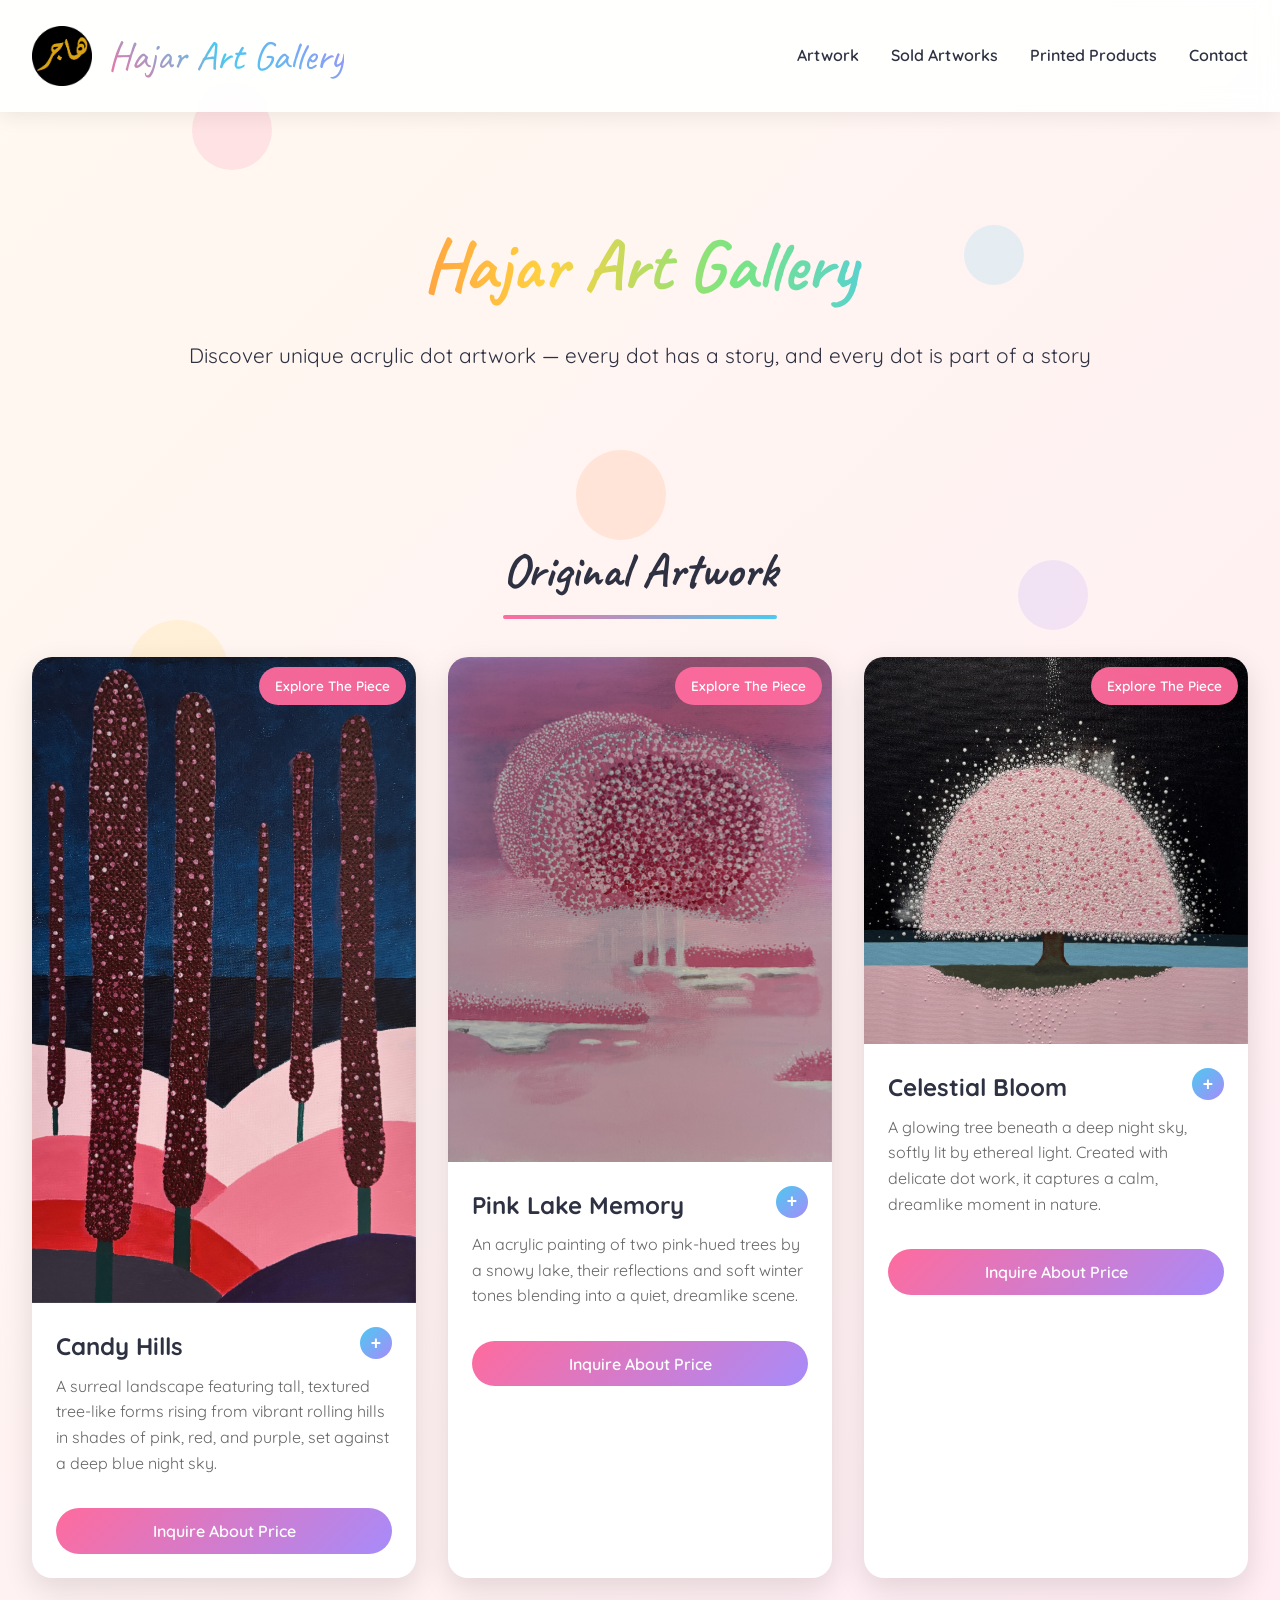
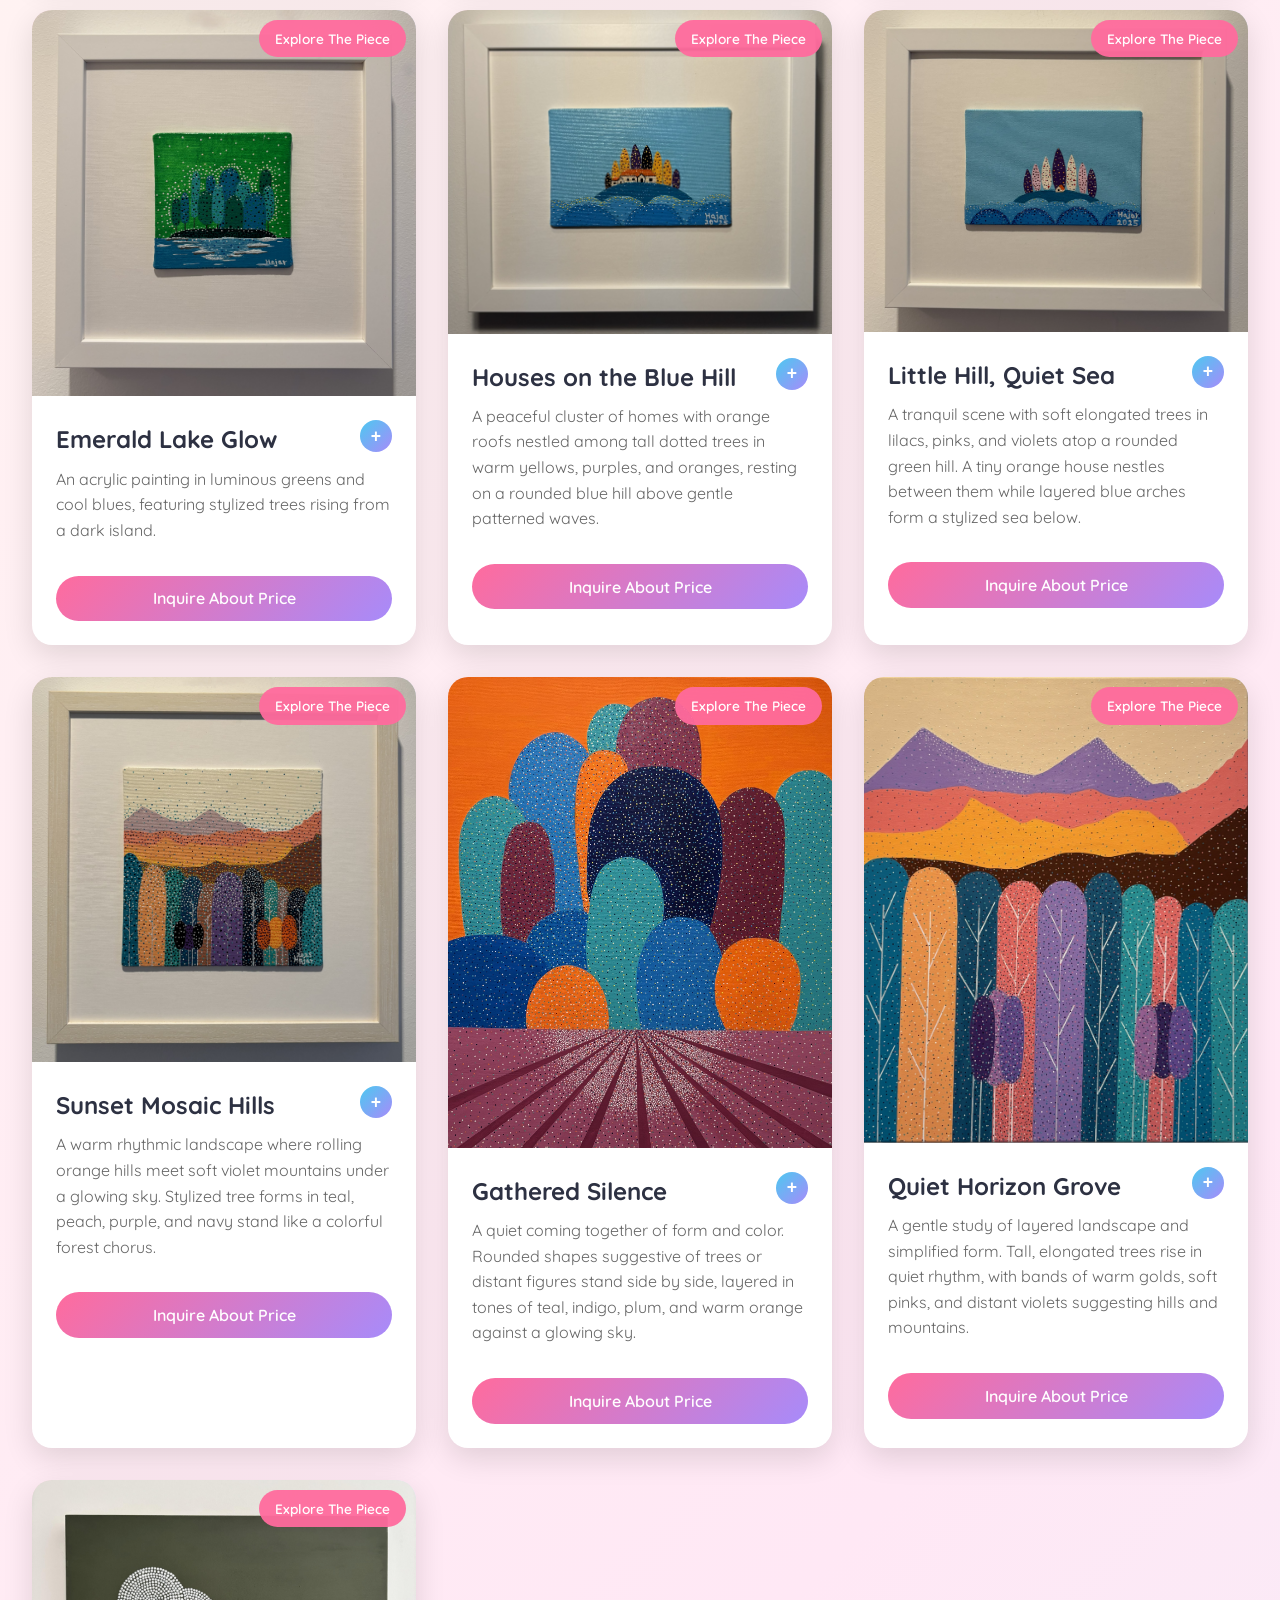
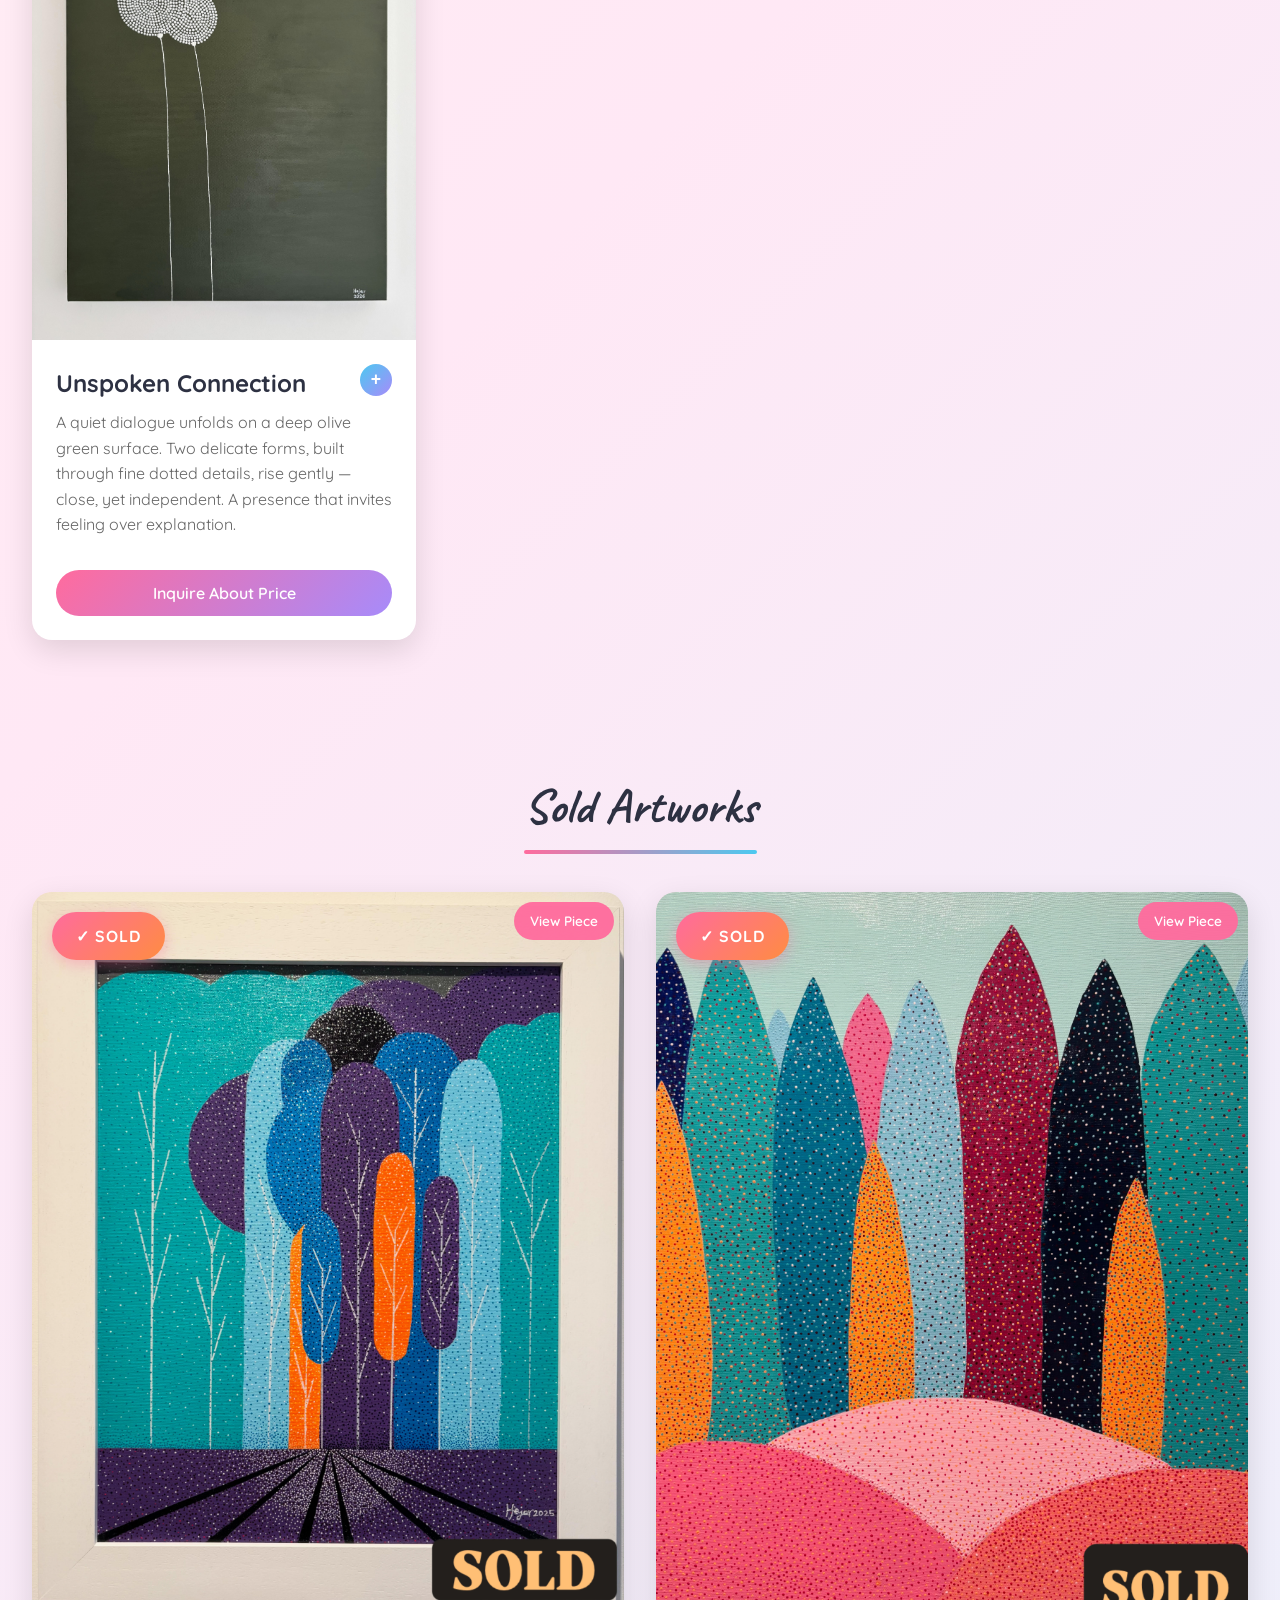
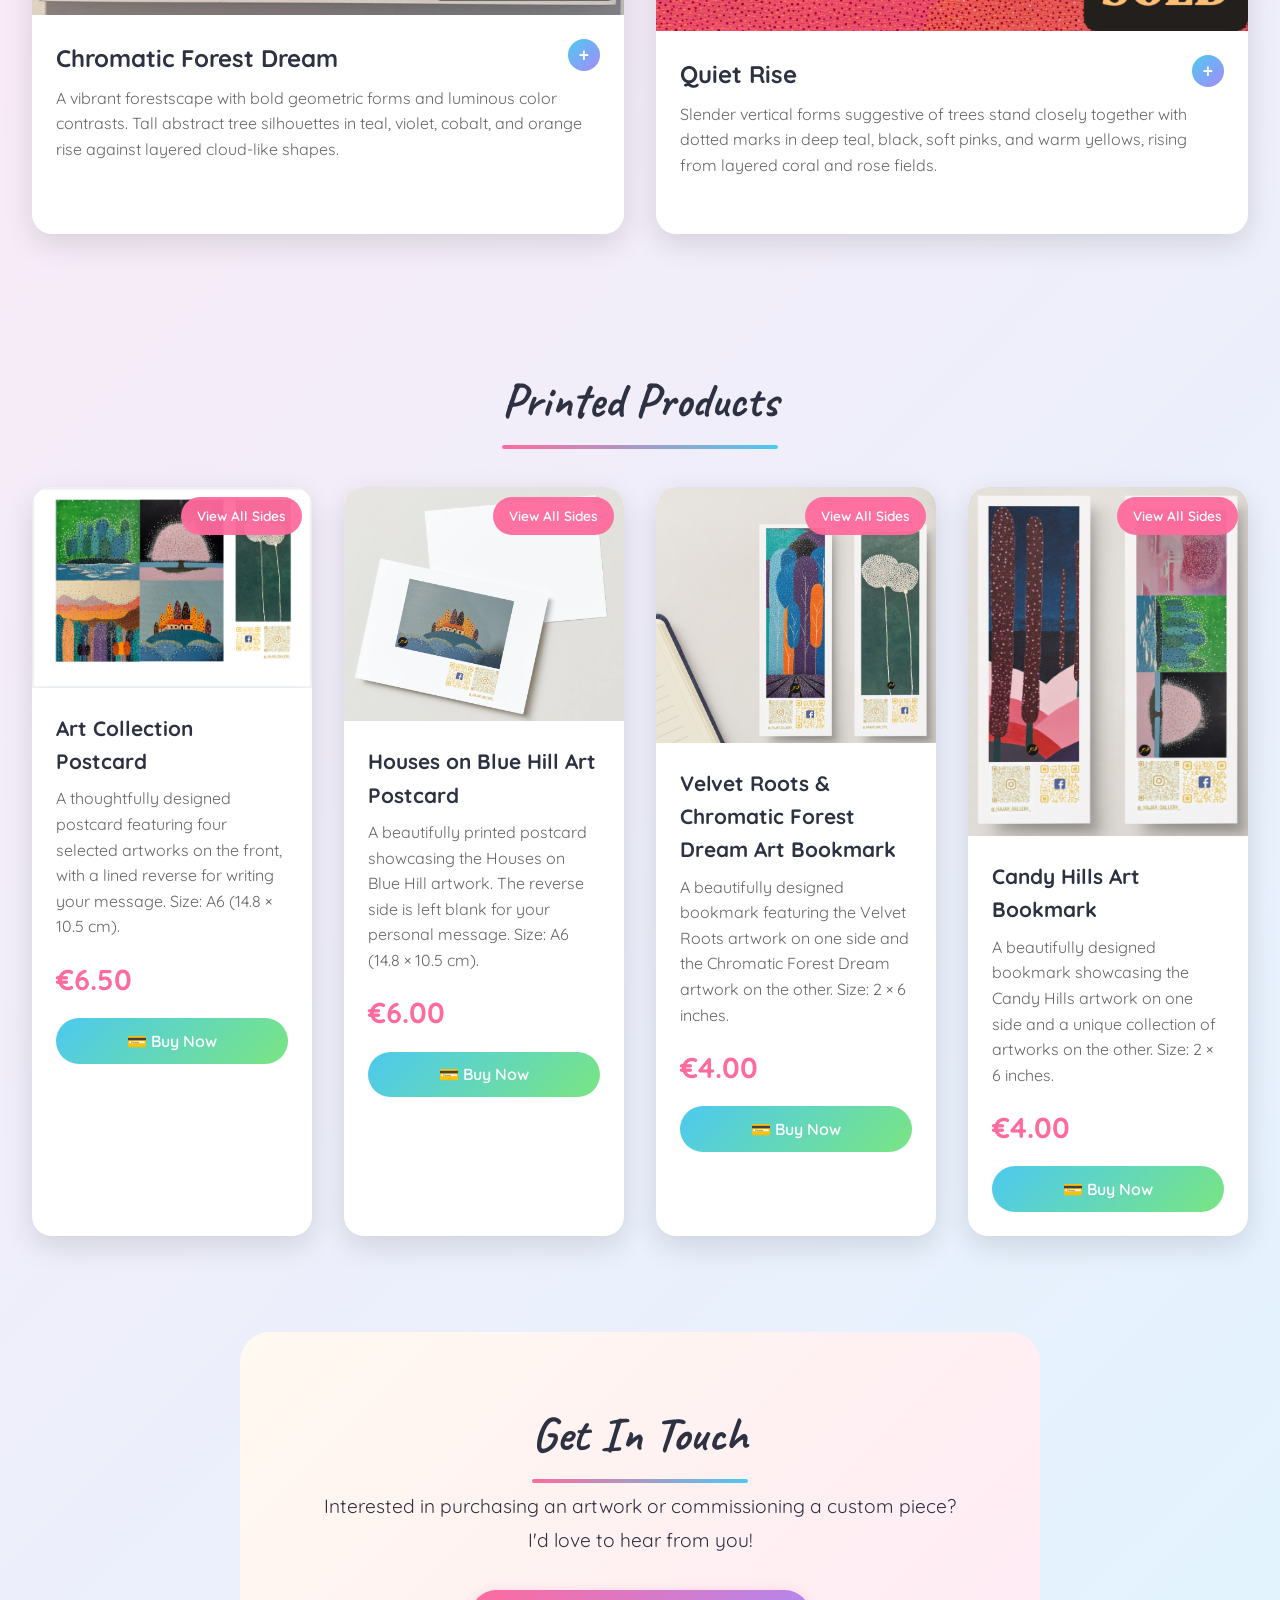
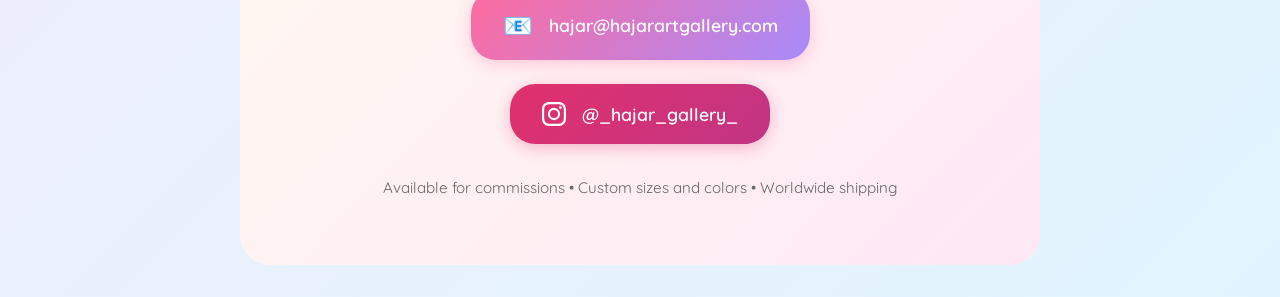
==== commit a0bc90dc: "Add files via upload" ====
--- a/index.html
+++ b/index.html
@@ -467,9 +467,9 @@
                 I'd love to hear from you!
             </p>
             <div class="contact__links">
-                <a href="mailto:hajaralabri89+gallery@gmail.com" class="contact__link contact__link--email">
+                <a href="mailto:hajar@hajarartgallery.com" class="contact__link contact__link--email">
                     <span class="contact__icon">📧</span>
-                    <span>hajaralabri89+gallery@gmail.com</span>
+                    <span>hajar@hajarartgallery.com</span>
                 </a>
                 <a href="https://instagram.com/_hajar_gallery_" target="_blank" rel="noopener noreferrer" class="contact__link contact__link--instagram">
                     <svg width="24" height="24" viewBox="0 0 24 24" fill="white" xmlns="http://www.w3.org/2000/svg" class="contact__icon" aria-hidden="true">
@@ -507,7 +507,7 @@
         <div class="inquiry-modal__content">
             <button class="inquiry-modal__close" onclick="closeModal()" aria-label="Close inquiry form">&times;</button>
             <h2 class="inquiry-modal__title" id="inquiryModalTitle">Inquire About Artwork</h2>
-            <form id="inquiryForm" action="https://formsubmit.co/hajaralabri89+gallery@gmail.com" method="POST">
+            <form id="inquiryForm" action="https://formsubmit.co/hajar@hajarartgallery.com" method="POST">
                 <input type="hidden" name="_subject" value="New Artwork Inquiry from Hajar Art Gallery">
                 <input type="hidden" name="_captcha" value="false">
                 <input type="hidden" name="_template" value="table">
@@ -525,10 +525,4 @@
     <!-- ================================================
          FOOTER
          ================================================ -->
-    <footer class="footer">
-        <p class="footer__text">&copy; 2026 Hajar Art Gallery. All rights reserved.</p>
-    </footer>
-
-    <script src="script.js"></script>
-</body>
-</html>
+    <footer class="footer"
--- a/style.css
+++ b/style.css
@@ -315,6 +315,12 @@
     height: auto;
     display: block;
     transition: transform var(--transition-medium);
+    /* Mobile sharpness: force GPU layer, suppress blur bleed */
+    image-rendering: -webkit-optimize-contrast;
+    backface-visibility: hidden;
+    -webkit-backface-visibility: hidden;
+    transform: translateZ(0);
+    -webkit-transform: translateZ(0);
 }
 
 .artwork-card__image:hover img {
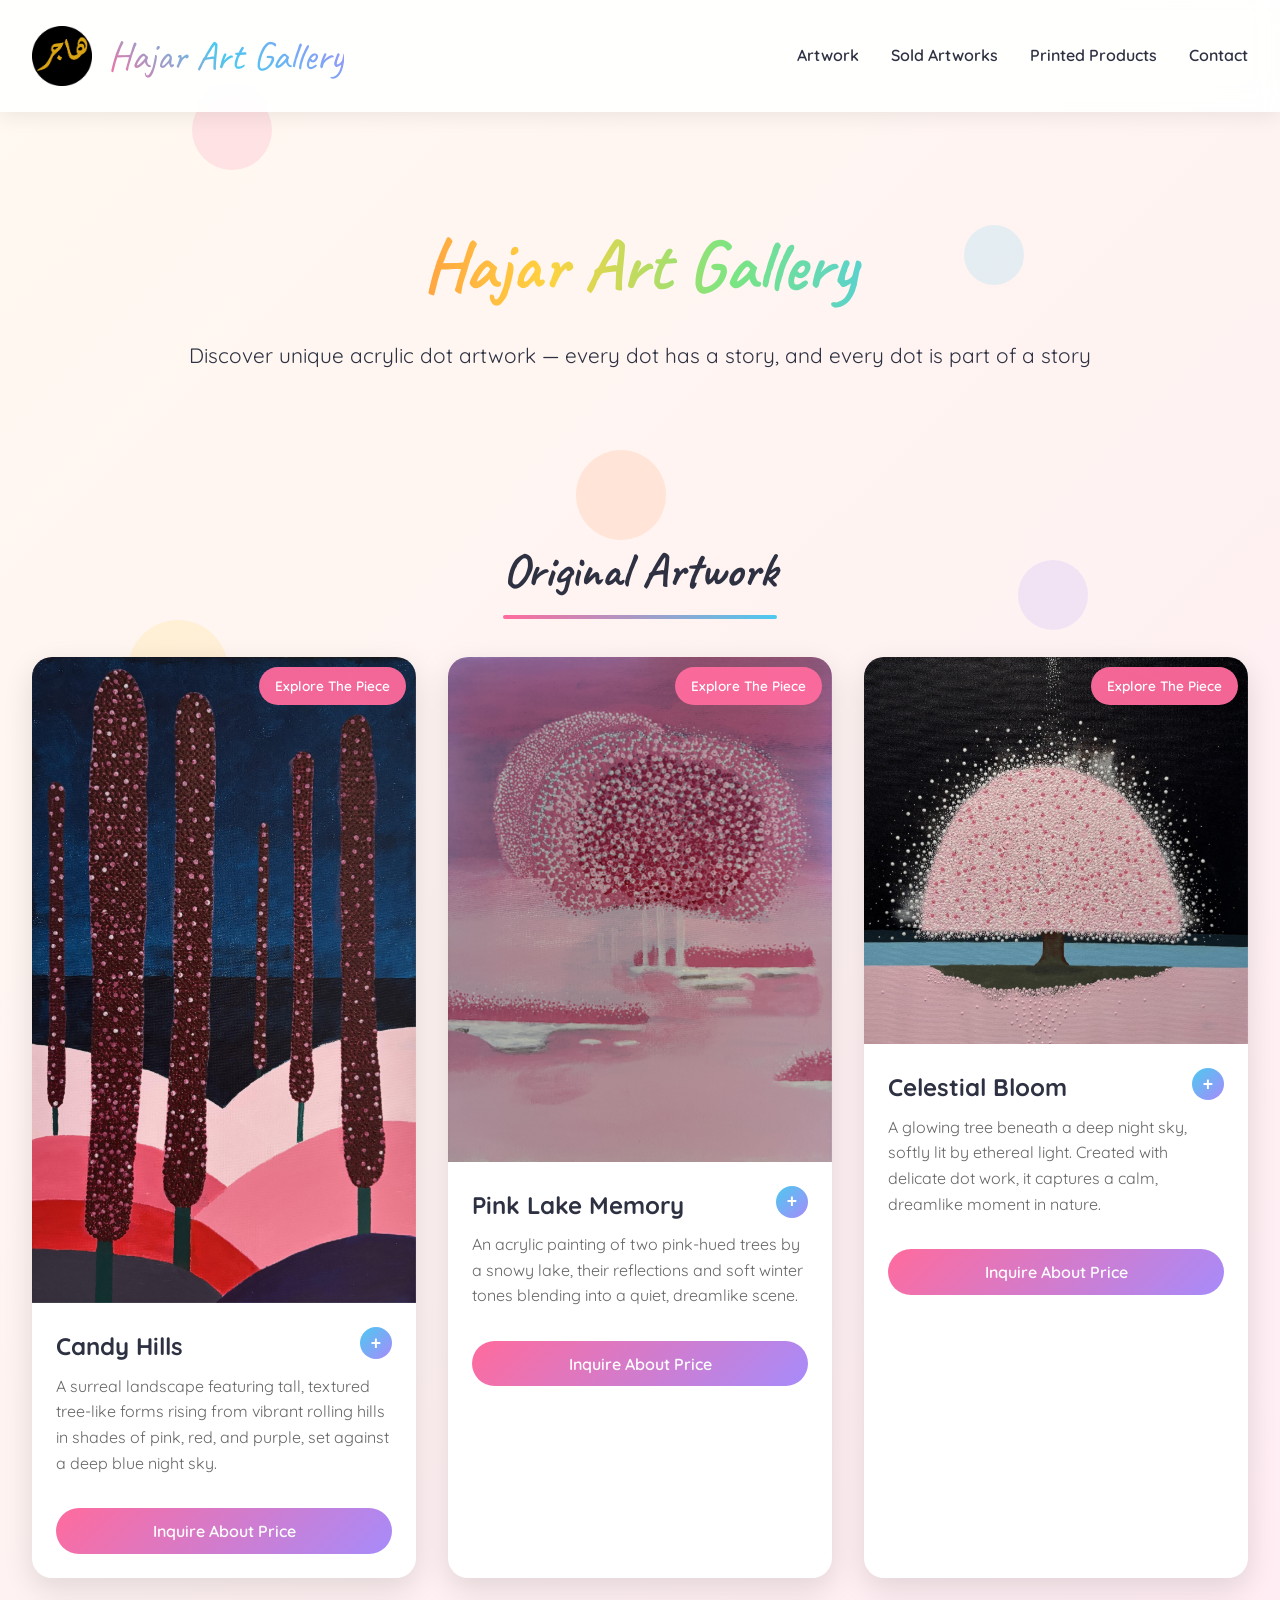
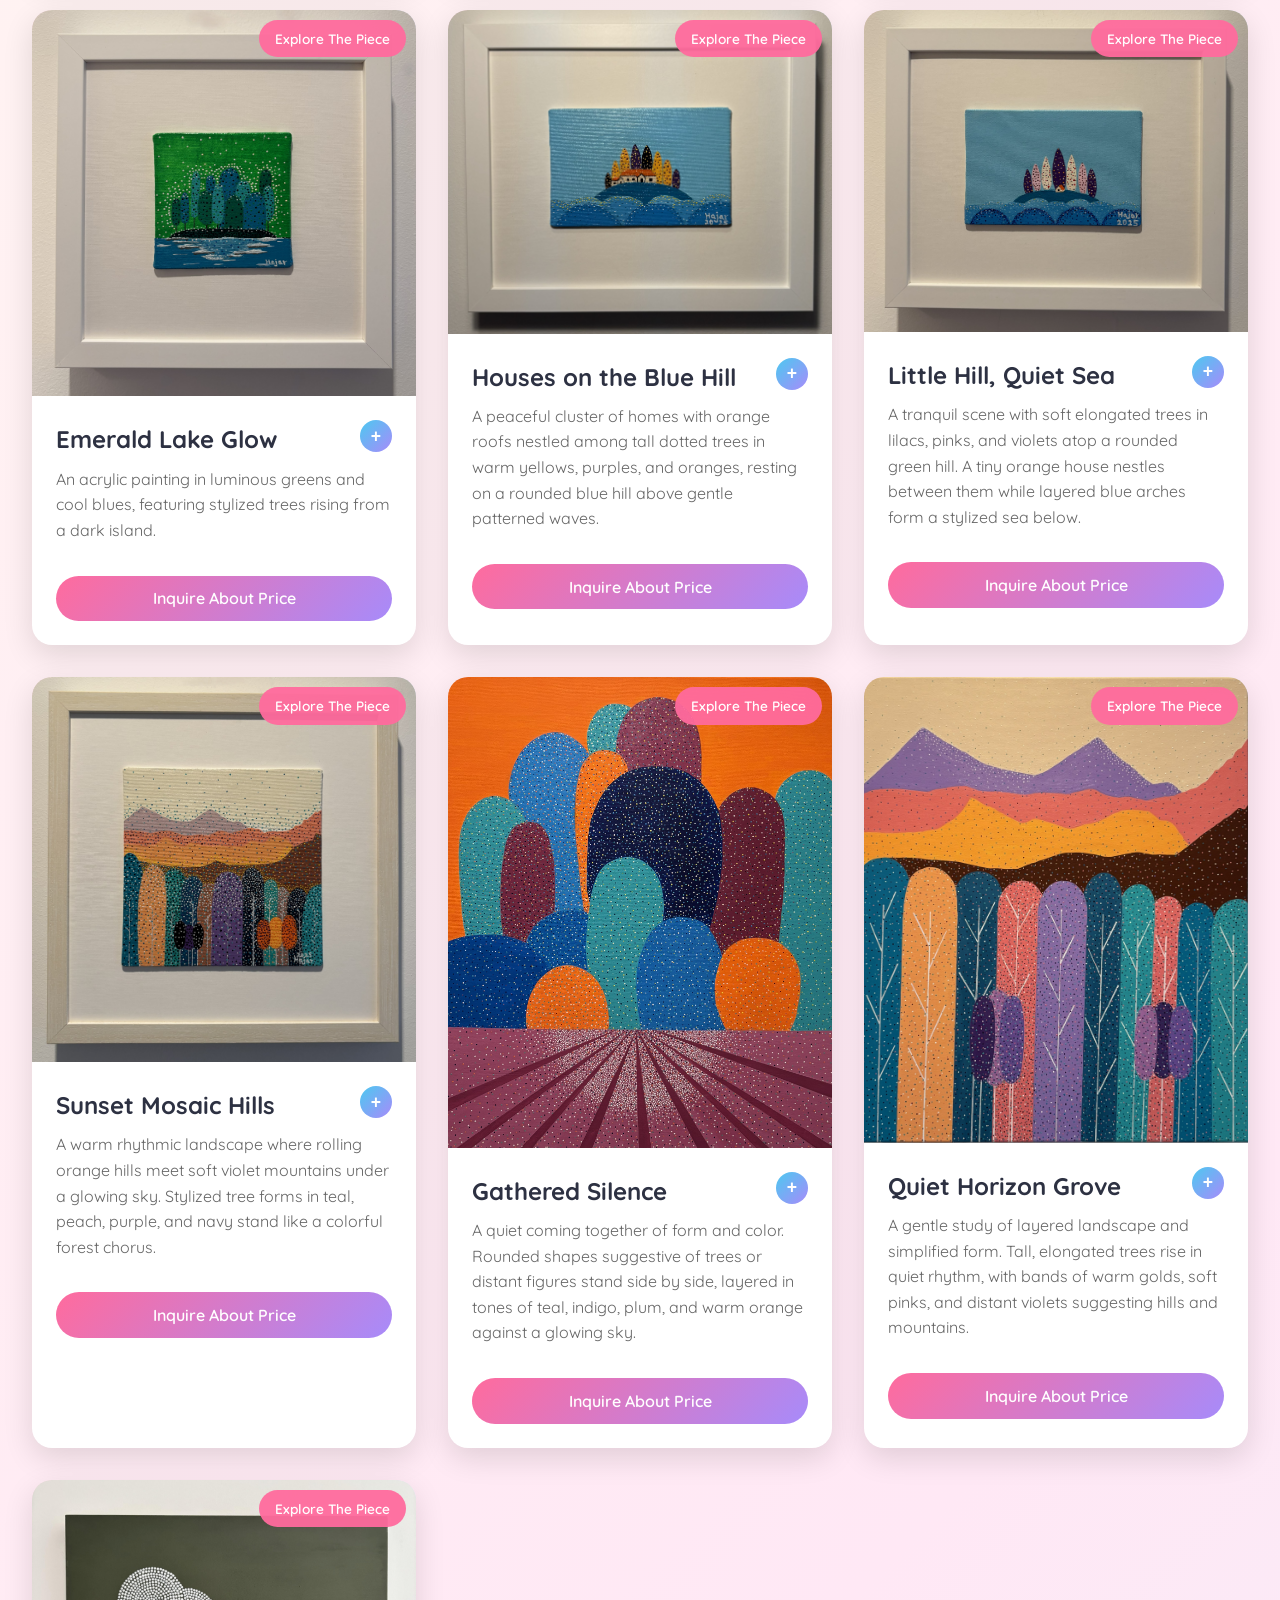
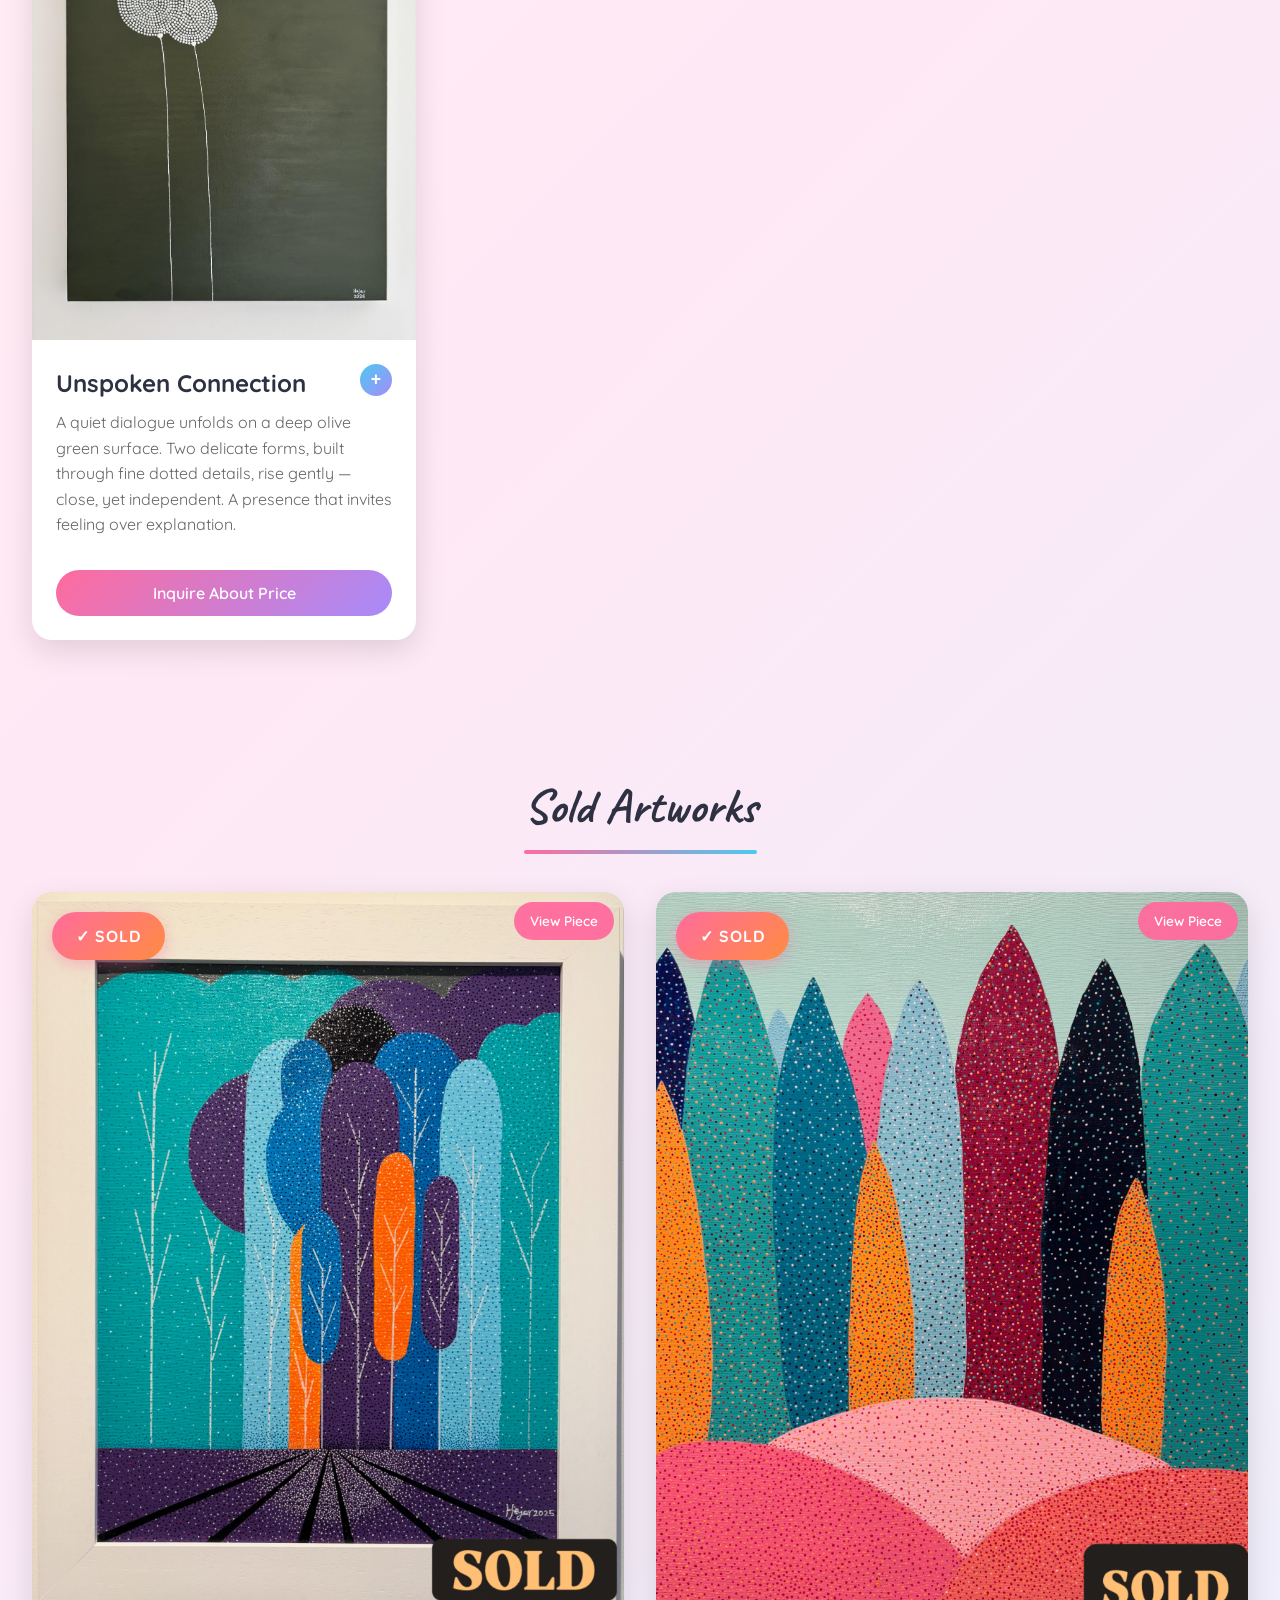
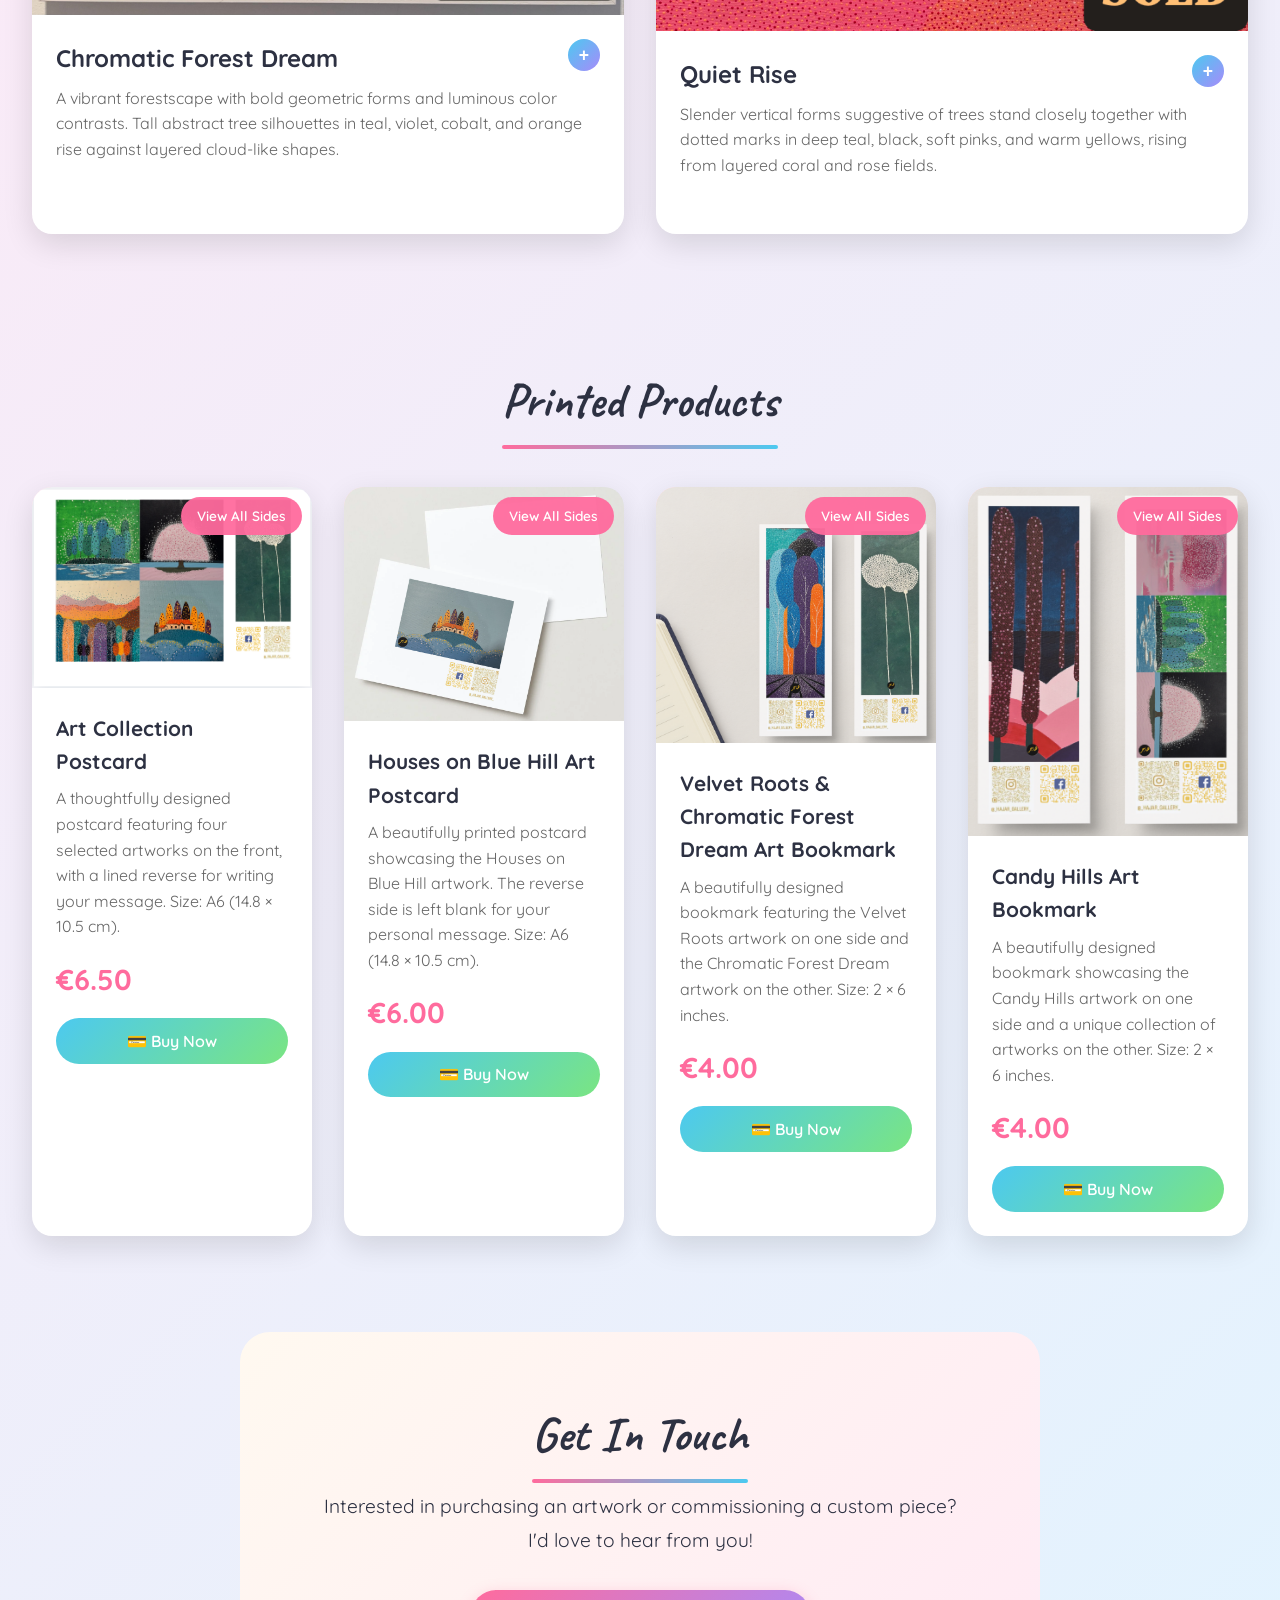
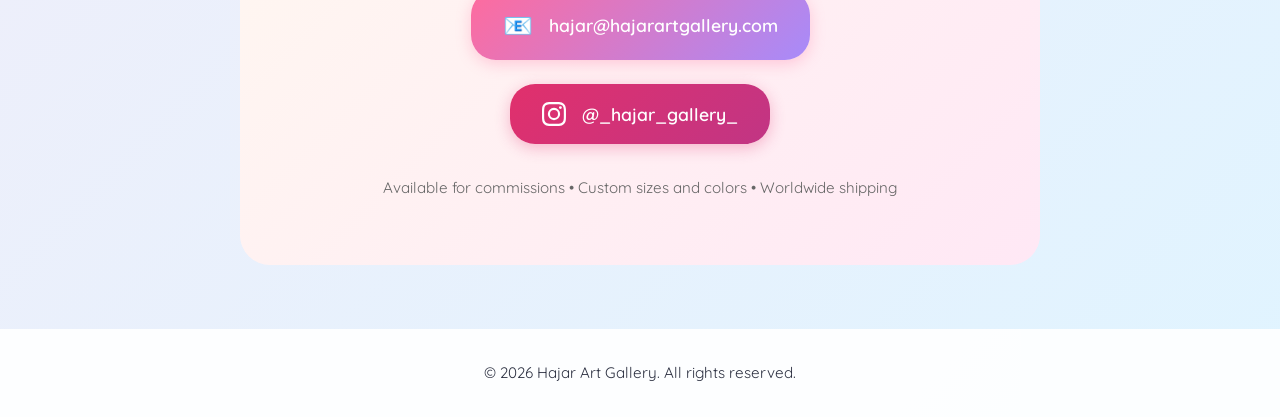
==== commit 1ecd8d45: "Add files via upload" ====
--- a/index.html
+++ b/index.html
@@ -522,7 +522,14 @@
         </div>
     </div>
 
+
     <!-- ================================================
          FOOTER
          ================================================ -->
-    <footer class="footer"+    <footer class="footer">
+        <p class="footer__text">&copy; 2026 Hajar Art Gallery. All rights reserved.</p>
+    </footer>
+
+    <script src="script.js"></script>
+</body>
+</html>
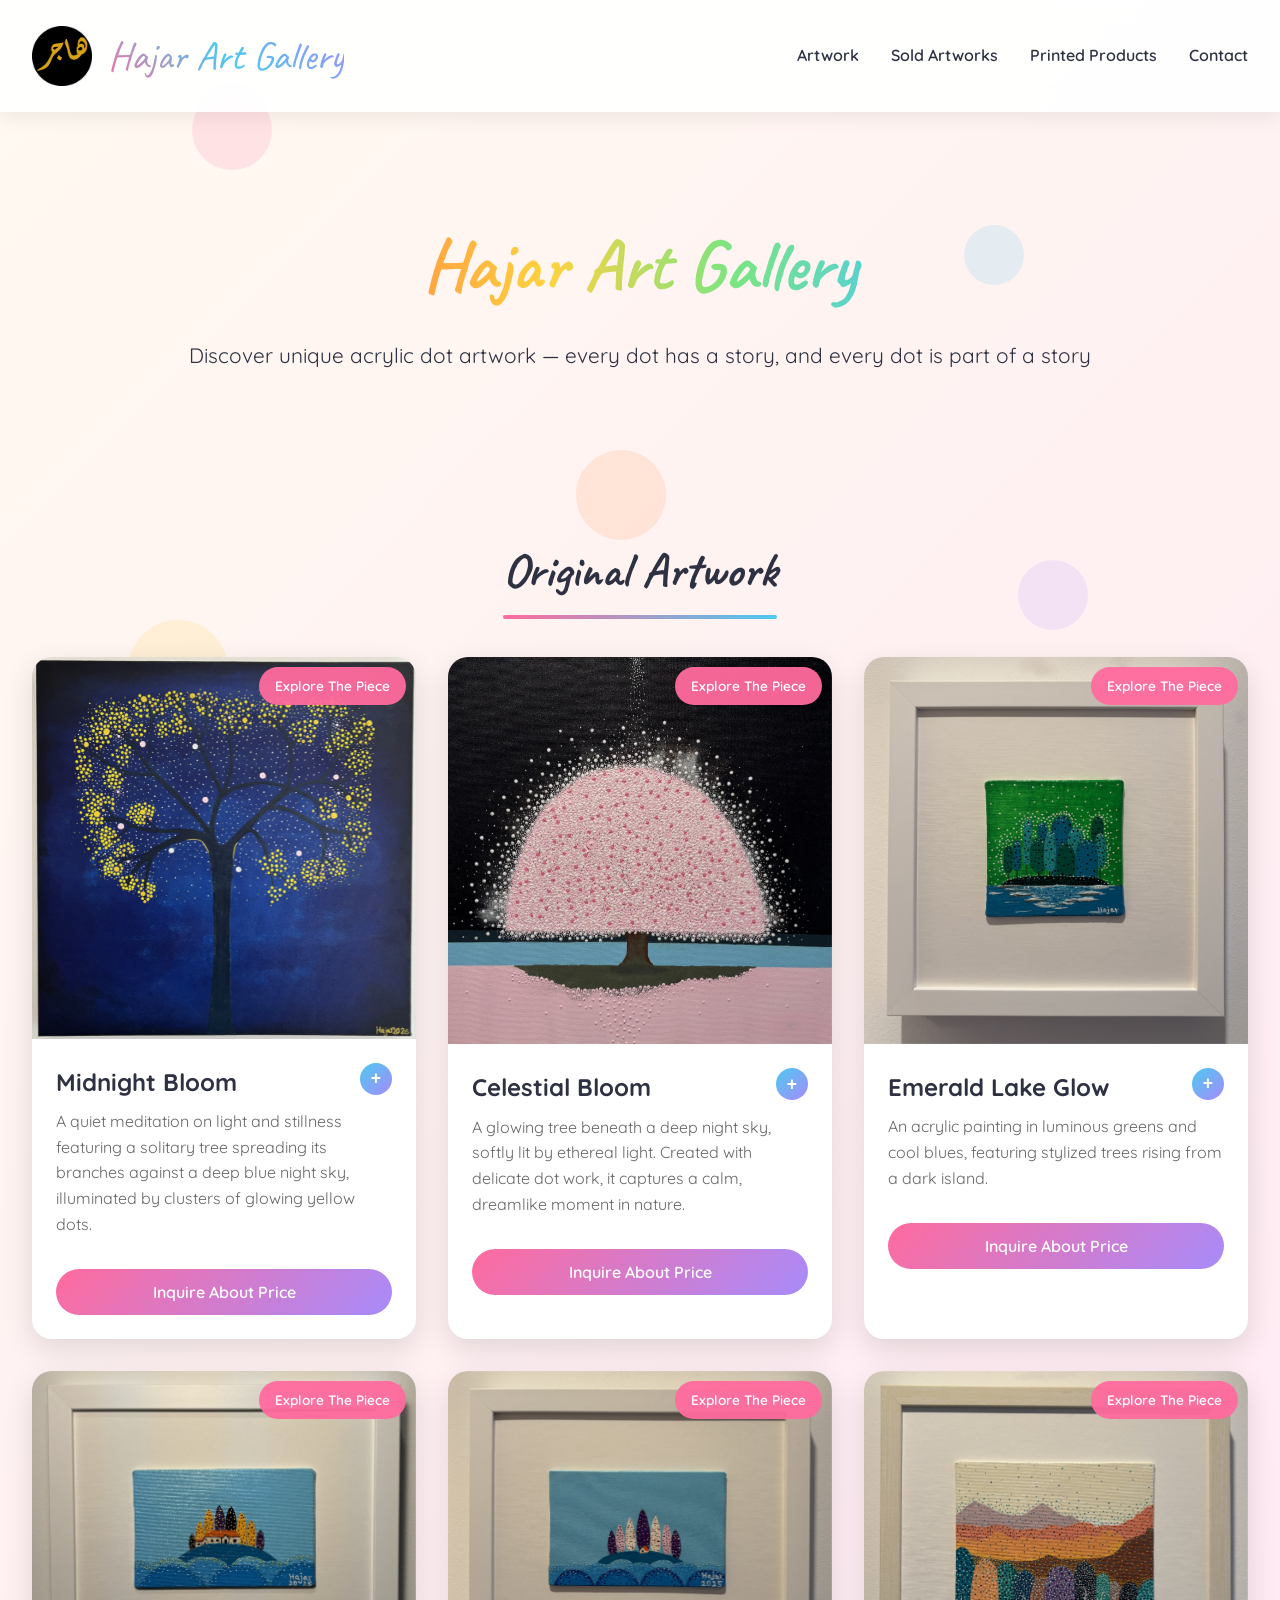
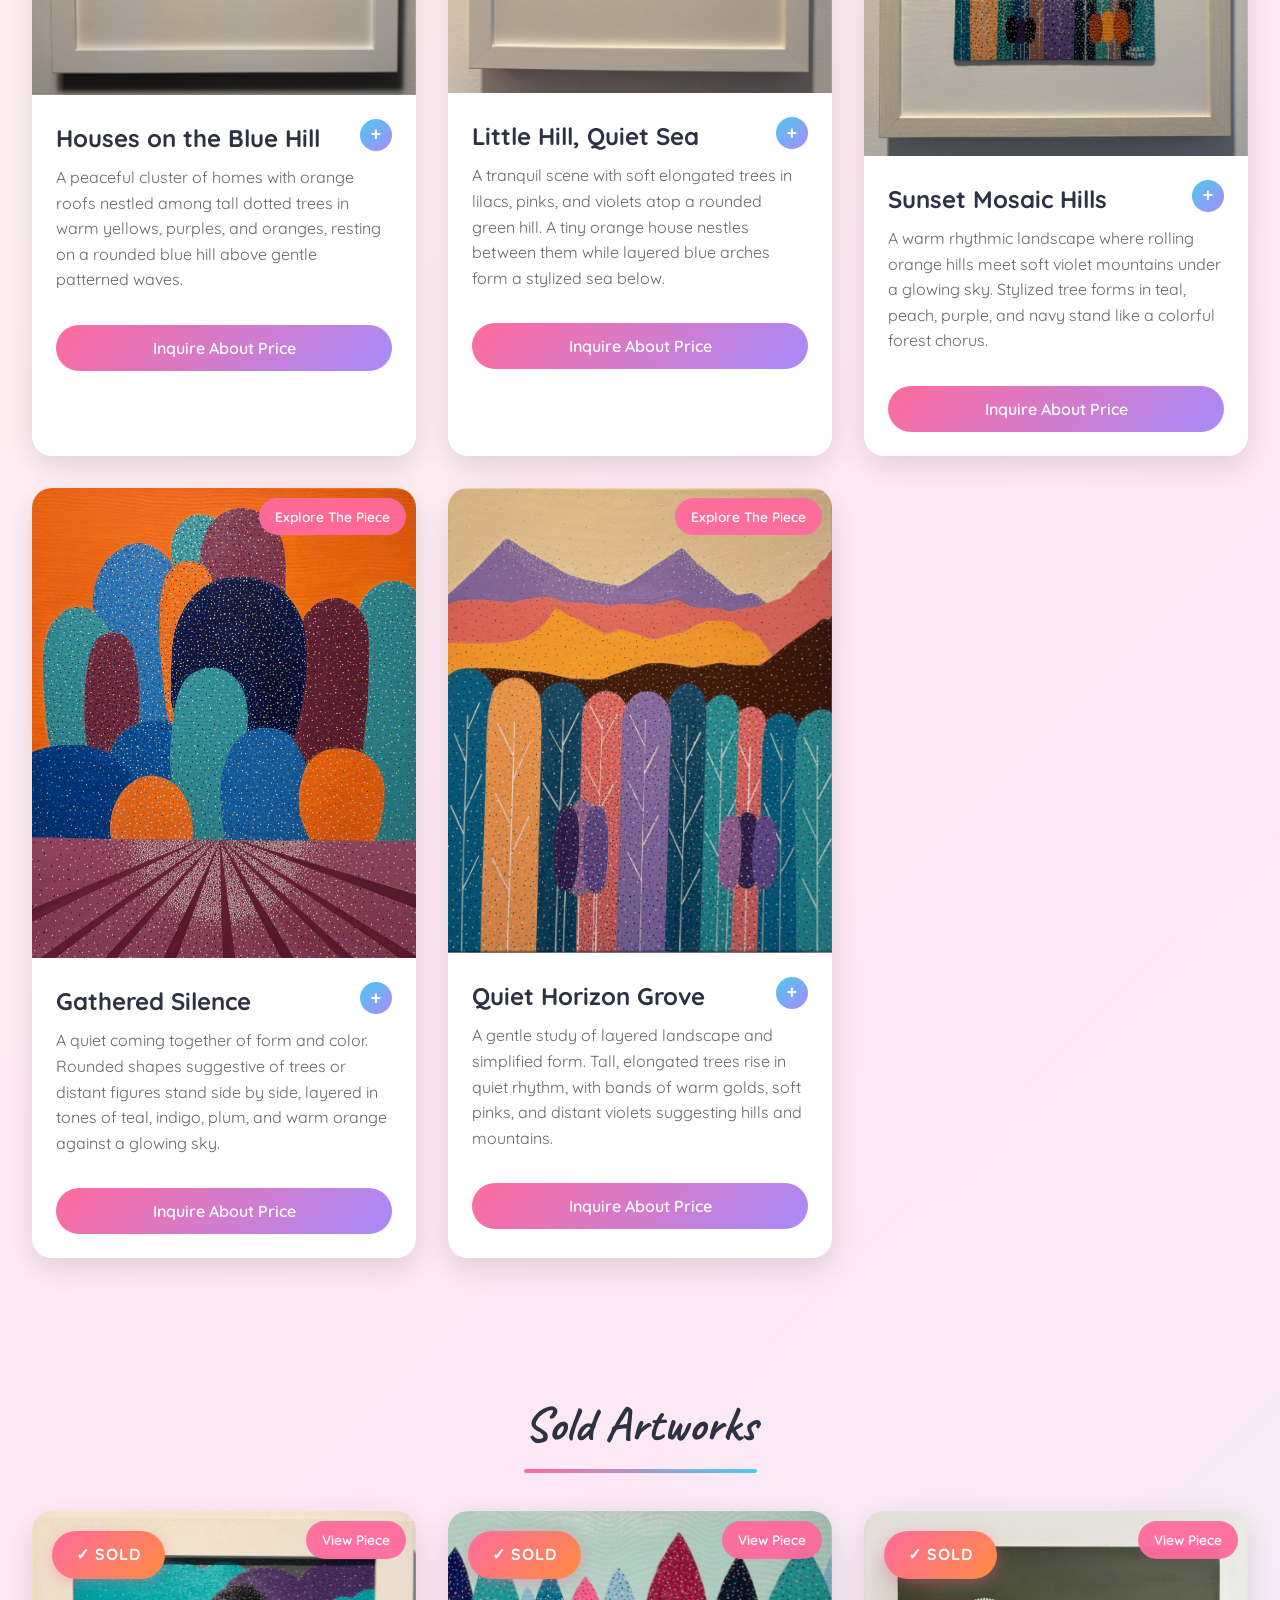
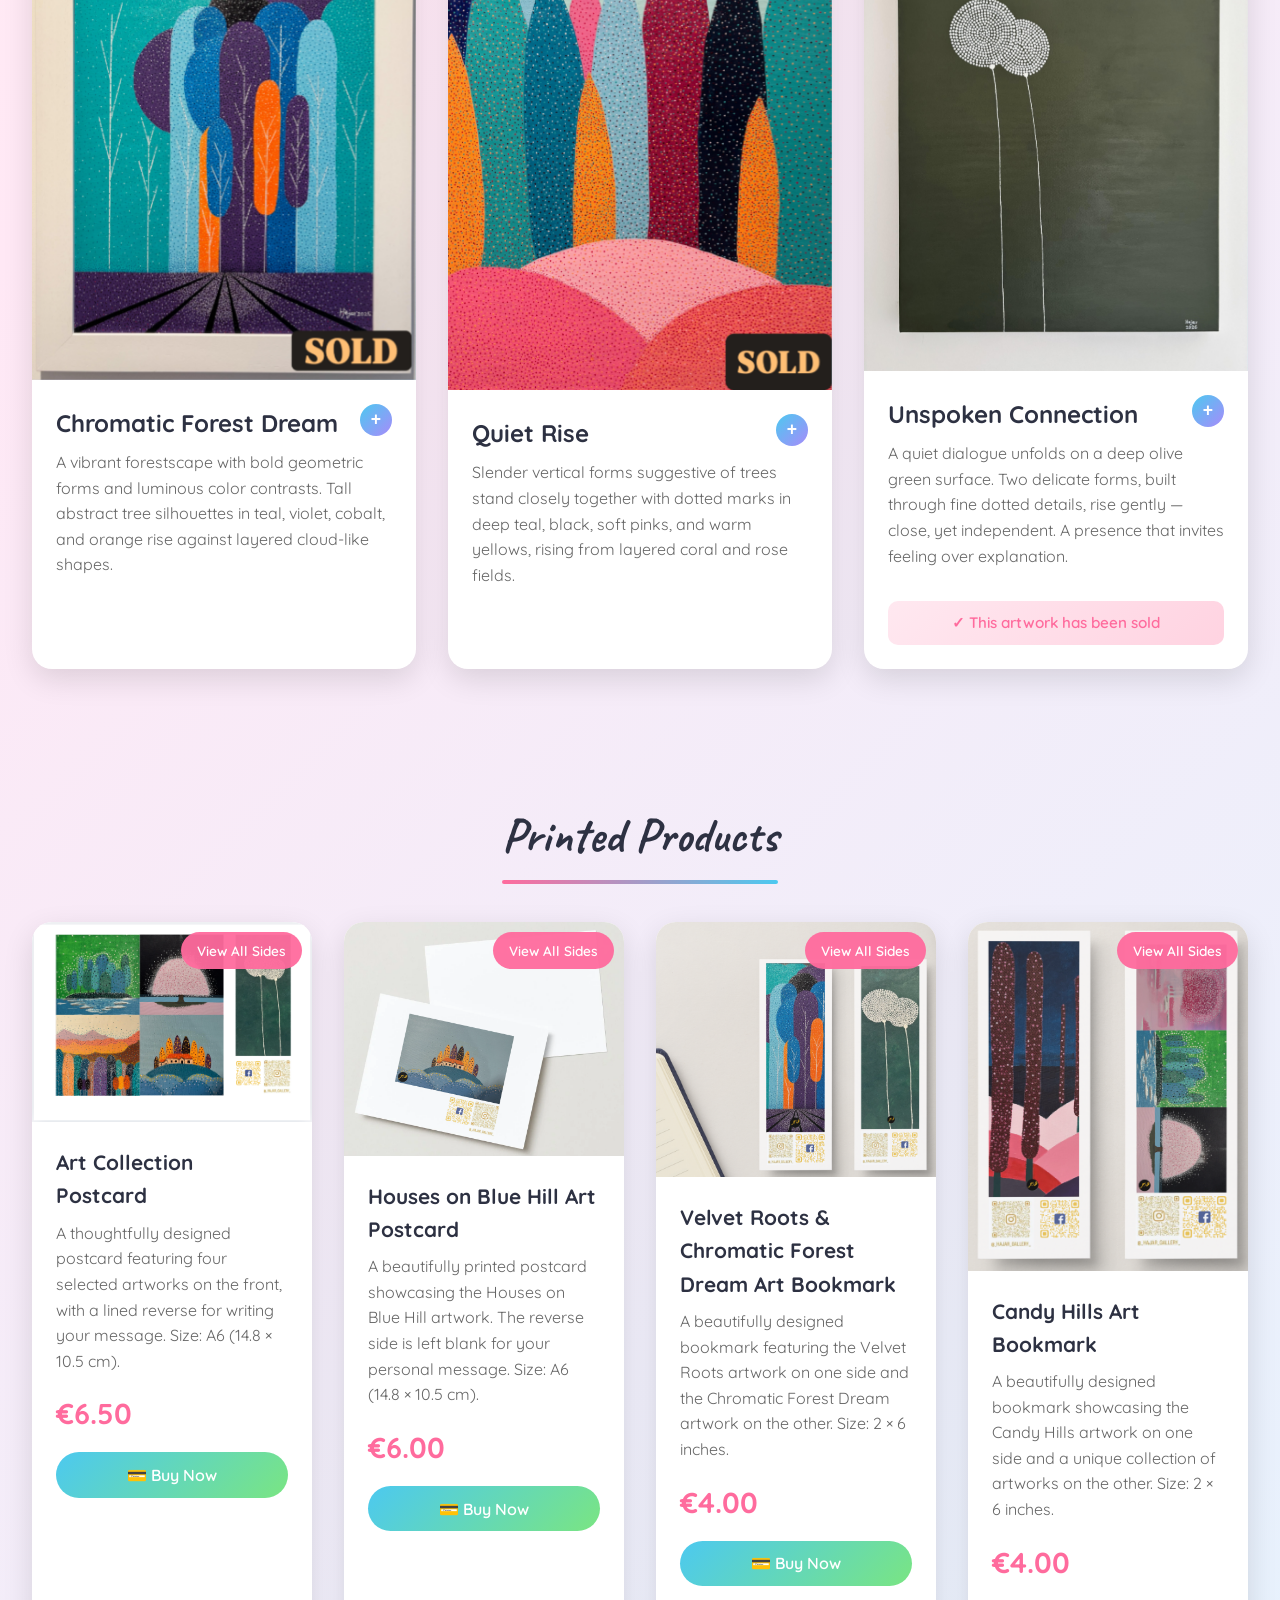
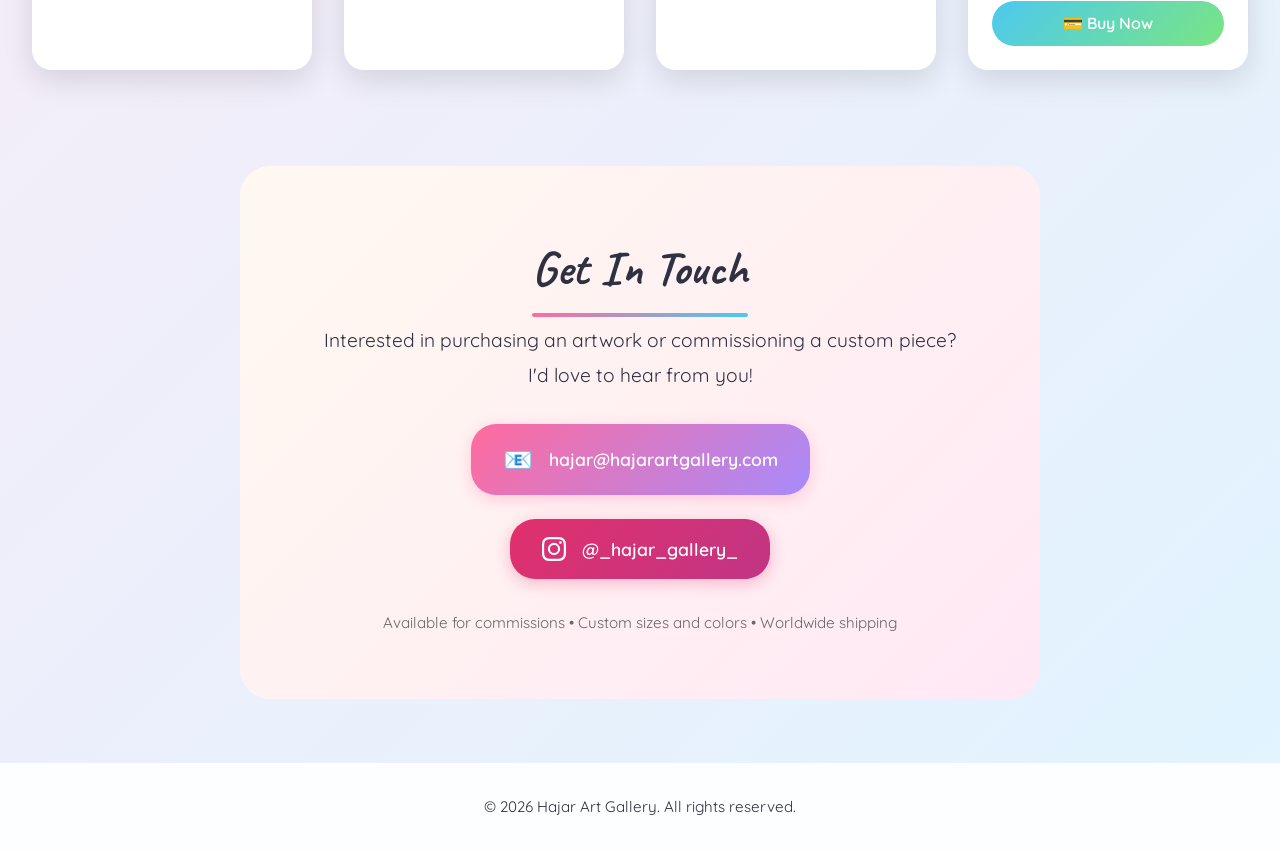
==== commit d3ad8c02: "Add files via upload" ====
--- a/index.html
+++ b/index.html
@@ -62,53 +62,28 @@
             <h2 class="section__title" id="title-artwork">Original Artwork</h2>
             <div class="gallery-grid">
 
-                <!-- Candy Hills -->
-                <article class="artwork-card">
-                    <div class="artwork-card__image" onclick="openGallery('candyhills')" role="button" tabindex="0" aria-label="View Candy Hills gallery">
-                        <img src="Candy Hills1.jpg" alt="Candy Hills - surreal landscape with vibrant rolling hills">
-                        <div class="artwork-card__badge">Explore The Piece</div>
-                    </div>
-                    <div class="artwork-card__content">
-                        <div class="artwork-card__header">
-                            <h3 class="artwork-card__title">Candy Hills</h3>
-                            <button class="artwork-card__info-btn" onclick="toggleDetails('details-candyhills')" aria-expanded="false" aria-controls="details-candyhills" title="More Details">+</button>
-                        </div>
-                        <p class="artwork-card__description">A surreal landscape featuring tall, textured tree-like forms rising from vibrant rolling hills in shades of pink, red, and purple, set against a deep blue night sky.</p>
-                        <div class="artwork-card__details" id="details-candyhills">
-                            <h4 class="artwork-card__details-title">✨ Artwork Details</h4>
-                            <div class="artwork-card__detail-item"><span class="artwork-card__detail-label">Size:</span><span class="artwork-card__detail-value">30 × 50 cm</span></div>
-                            <div class="artwork-card__detail-item"><span class="artwork-card__detail-label">Medium:</span><span class="artwork-card__detail-value">Acrylic on canvas</span></div>
-                            <div class="artwork-card__detail-item"><span class="artwork-card__detail-label">Technique:</span><span class="artwork-card__detail-value">Dot painting with fine brush</span></div>
-                            <div class="artwork-card__detail-item"><span class="artwork-card__detail-label">Year:</span><span class="artwork-card__detail-value">2025</span></div>
-                            <p><strong>Story:</strong> Inspired by childhood dreams where landscapes bent into fantastical shapes. The vibrant colors represent joy and imagination, with each dot carefully placed to create texture and depth.</p>
-                            <p><strong>Colors:</strong> Deep blues, vibrant pinks, rich purples, and warm reds create a harmonious blend that draws the eye through the composition.</p>
-                        </div>
-                        <button class="artwork-card__inquiry-btn" onclick="event.stopPropagation(); openInquiry('Candy Hills')">Inquire About Price</button>
-                    </div>
-                </article>
-
-                <!-- Pink Lake Memory -->
-                <article class="artwork-card">
-                    <div class="artwork-card__image" onclick="openGallery('pinklake')" role="button" tabindex="0" aria-label="View Pink Lake Memory gallery">
-                        <img src="Pink Lake Memory1.jpg" alt="Pink Lake Memory - two pink-hued trees by a snowy lake">
-                        <div class="artwork-card__badge">Explore The Piece</div>
-                    </div>
-                    <div class="artwork-card__content">
-                        <div class="artwork-card__header">
-                            <h3 class="artwork-card__title">Pink Lake Memory</h3>
-                            <button class="artwork-card__info-btn" onclick="toggleDetails('details-pinklake')" aria-expanded="false" aria-controls="details-pinklake" title="More Details">+</button>
-                        </div>
-                        <p class="artwork-card__description">An acrylic painting of two pink-hued trees by a snowy lake, their reflections and soft winter tones blending into a quiet, dreamlike scene.</p>
-                        <div class="artwork-card__details" id="details-pinklake">
-                            <h4 class="artwork-card__details-title">✨ Artwork Details</h4>
-                            <div class="artwork-card__detail-item"><span class="artwork-card__detail-label">Size:</span><span class="artwork-card__detail-value">24 × 30 cm</span></div>
-                            <div class="artwork-card__detail-item"><span class="artwork-card__detail-label">Medium:</span><span class="artwork-card__detail-value">Acrylic on canvas</span></div>
-                            <div class="artwork-card__detail-item"><span class="artwork-card__detail-label">Technique:</span><span class="artwork-card__detail-value">Dotwork with layered colors</span></div>
-                            <div class="artwork-card__detail-item"><span class="artwork-card__detail-label">Year:</span><span class="artwork-card__detail-value">2025</span></div>
-                            <p><strong>Story:</strong> Inspired by a winter memory of a frozen lake at sunset, where trees seemed to glow with an ethereal pink light. The reflection creates a mirror world, doubling the magic of the moment.</p>
-                            <p><strong>Colors:</strong> Soft pinks, cool whites, gentle blues, and warm undertones create a serene and peaceful atmosphere.</p>
-                        </div>
-                        <button class="artwork-card__inquiry-btn" onclick="event.stopPropagation(); openInquiry('Pink Lake Memory')">Inquire About Price</button>
+                <!-- Midnight Bloom -->
+                <article class="artwork-card">
+                    <div class="artwork-card__image" onclick="openGallery('midnightbloom')" role="button" tabindex="0" aria-label="View Midnight Bloom gallery">
+                        <img src="Midnight Bloom.jpg" alt="Midnight Bloom - solitary tree with glowing yellow dots against a deep blue night sky">
+                        <div class="artwork-card__badge">Explore The Piece</div>
+                    </div>
+                    <div class="artwork-card__content">
+                        <div class="artwork-card__header">
+                            <h3 class="artwork-card__title">Midnight Bloom</h3>
+                            <button class="artwork-card__info-btn" onclick="toggleDetails('details-midnightbloom')" aria-expanded="false" aria-controls="details-midnightbloom" title="More Details">+</button>
+                        </div>
+                        <p class="artwork-card__description">A quiet meditation on light and stillness featuring a solitary tree spreading its branches against a deep blue night sky, illuminated by clusters of glowing yellow dots.</p>
+                        <div class="artwork-card__details" id="details-midnightbloom">
+                            <h4 class="artwork-card__details-title">✨ Artwork Details</h4>
+                            <div class="artwork-card__detail-item"><span class="artwork-card__detail-label">Size:</span><span class="artwork-card__detail-value">50 × 50 cm</span></div>
+                            <div class="artwork-card__detail-item"><span class="artwork-card__detail-label">Medium:</span><span class="artwork-card__detail-value">Acrylic on stretched cotton canvas (350 g/m²)</span></div>
+                            <div class="artwork-card__detail-item"><span class="artwork-card__detail-label">Technique:</span><span class="artwork-card__detail-value">Dot painting (35 mm deep edge)</span></div>
+                            <div class="artwork-card__detail-item"><span class="artwork-card__detail-label">Year:</span><span class="artwork-card__detail-value">2026</span></div>
+                            <p><strong>Story:</strong> A quiet meditation on light and stillness. Set against a deep blue night sky, a solitary tree spreads its branches outward in a balanced, open form. Clusters of yellow dots gather like small points of light among the branches, while scattered white marks suggest stars suspended in the surrounding space.</p>
+                            <p><strong>Composition:</strong> Simple and centred, allowing the contrast between darkness and illumination to carry the mood. The tree stands as a calm presence, rooted and steady, with the glowing canopy adding a sense of warmth and quiet wonder.</p>
+                        </div>
+                        <button class="artwork-card__inquiry-btn" onclick="event.stopPropagation(); openInquiry('Midnight Bloom')">Inquire About Price</button>
                     </div>
                 </article>
 
@@ -284,31 +259,6 @@
                             <p><strong>Colors:</strong> Warm golds, soft pinks, and distant violets capture a moment just before evening fully settles.</p>
                         </div>
                         <button class="artwork-card__inquiry-btn" onclick="event.stopPropagation(); openInquiry('Quiet Horizon Grove')">Inquire About Price</button>
-                    </div>
-                </article>
-
-                <!-- Unspoken Connection -->
-                <article class="artwork-card">
-                    <div class="artwork-card__image" onclick="openGallery('unspokenconnection')" role="button" tabindex="0" aria-label="View Unspoken Connection gallery">
-                        <img src="Unspoken connection.jpg" alt="Unspoken Connection - two delicate forms on deep olive green">
-                        <div class="artwork-card__badge">Explore The Piece</div>
-                    </div>
-                    <div class="artwork-card__content">
-                        <div class="artwork-card__header">
-                            <h3 class="artwork-card__title">Unspoken Connection</h3>
-                            <button class="artwork-card__info-btn" onclick="toggleDetails('details-unspokenconnection')" aria-expanded="false" aria-controls="details-unspokenconnection" title="More Details">+</button>
-                        </div>
-                        <p class="artwork-card__description">A quiet dialogue unfolds on a deep olive green surface. Two delicate forms, built through fine dotted details, rise gently — close, yet independent. A presence that invites feeling over explanation.</p>
-                        <div class="artwork-card__details" id="details-unspokenconnection">
-                            <h4 class="artwork-card__details-title">✨ Artwork Details</h4>
-                            <div class="artwork-card__detail-item"><span class="artwork-card__detail-label">Size:</span><span class="artwork-card__detail-value">60 × 50 cm</span></div>
-                            <div class="artwork-card__detail-item"><span class="artwork-card__detail-label">Medium:</span><span class="artwork-card__detail-value">Acrylic on canvas</span></div>
-                            <div class="artwork-card__detail-item"><span class="artwork-card__detail-label">Technique:</span><span class="artwork-card__detail-value">Dot painting technique</span></div>
-                            <div class="artwork-card__detail-item"><span class="artwork-card__detail-label">Year:</span><span class="artwork-card__detail-value">2026</span></div>
-                            <p><strong>Story:</strong> Two delicate forms rise gently on a deep olive green surface. Close, yet independent — a presence that invites feeling over explanation.</p>
-                            <p><strong>Colors:</strong> Deep olive green background with delicate dotted forms that speak through subtlety rather than bold statement.</p>
-                        </div>
-                        <button class="artwork-card__inquiry-btn" onclick="event.stopPropagation(); openInquiry('Unspoken Connection')">Inquire About Price</button>
                     </div>
                 </article>
 
@@ -369,6 +319,33 @@
                             <div class="artwork-card__detail-item"><span class="artwork-card__detail-label">Status:</span><span class="artwork-card__detail-value artwork-card__detail-value--sold">SOLD</span></div>
                             <p><strong>Description:</strong> The pale blue background keeps the composition open and calm, allowing the colors to settle rather than compete.</p>
                         </div>
+                    </div>
+                </article>
+
+                <!-- Unspoken Connection — SOLD -->
+                <article class="artwork-card artwork-card--sold">
+                    <div class="artwork-card__sold-badge">✓ SOLD</div>
+                    <div class="artwork-card__image" onclick="openGallery('unspokenconnection')" role="button" tabindex="0" aria-label="View Unspoken Connection">
+                        <img src="Unspoken connection.jpg" alt="Unspoken Connection - two delicate forms on deep olive green">
+                        <div class="artwork-card__badge">View Piece</div>
+                    </div>
+                    <div class="artwork-card__content">
+                        <div class="artwork-card__header">
+                            <h3 class="artwork-card__title">Unspoken Connection</h3>
+                            <button class="artwork-card__info-btn" onclick="toggleDetails('details-unspokenconnection')" aria-expanded="false" aria-controls="details-unspokenconnection" title="More Details">+</button>
+                        </div>
+                        <p class="artwork-card__description">A quiet dialogue unfolds on a deep olive green surface. Two delicate forms, built through fine dotted details, rise gently — close, yet independent. A presence that invites feeling over explanation.</p>
+                        <div class="artwork-card__details" id="details-unspokenconnection">
+                            <h4 class="artwork-card__details-title">✨ Artwork Details</h4>
+                            <div class="artwork-card__detail-item"><span class="artwork-card__detail-label">Size:</span><span class="artwork-card__detail-value">60 × 50 cm</span></div>
+                            <div class="artwork-card__detail-item"><span class="artwork-card__detail-label">Medium:</span><span class="artwork-card__detail-value">Acrylic on canvas</span></div>
+                            <div class="artwork-card__detail-item"><span class="artwork-card__detail-label">Technique:</span><span class="artwork-card__detail-value">Dot painting technique</span></div>
+                            <div class="artwork-card__detail-item"><span class="artwork-card__detail-label">Year:</span><span class="artwork-card__detail-value">2026</span></div>
+                            <div class="artwork-card__detail-item"><span class="artwork-card__detail-label">Status:</span><span class="artwork-card__detail-value artwork-card__detail-value--sold">SOLD</span></div>
+                            <p><strong>Story:</strong> Two delicate forms rise gently on a deep olive green surface. Close, yet independent — a presence that invites feeling over explanation.</p>
+                            <p><strong>Colors:</strong> Deep olive green background with delicate dotted forms that speak through subtlety rather than bold statement.</p>
+                        </div>
+                        <div class="artwork-card__sold-status">✓ This artwork has been sold</div>
                     </div>
                 </article>
 
--- a/style.css
+++ b/style.css
@@ -451,6 +451,17 @@
     font-weight: 700;
 }
 
+.artwork-card__sold-status {
+    margin-top: var(--spacing-sm);
+    padding: 0.6rem 1rem;
+    background: linear-gradient(135deg, #FFE8F0, #FFD3E1);
+    border-radius: 10px;
+    color: var(--color-sold);
+    font-weight: 600;
+    text-align: center;
+    font-size: 0.95rem;
+}
+
 .artwork-card__details p {
     color: #555;
     font-size: 0.95rem;
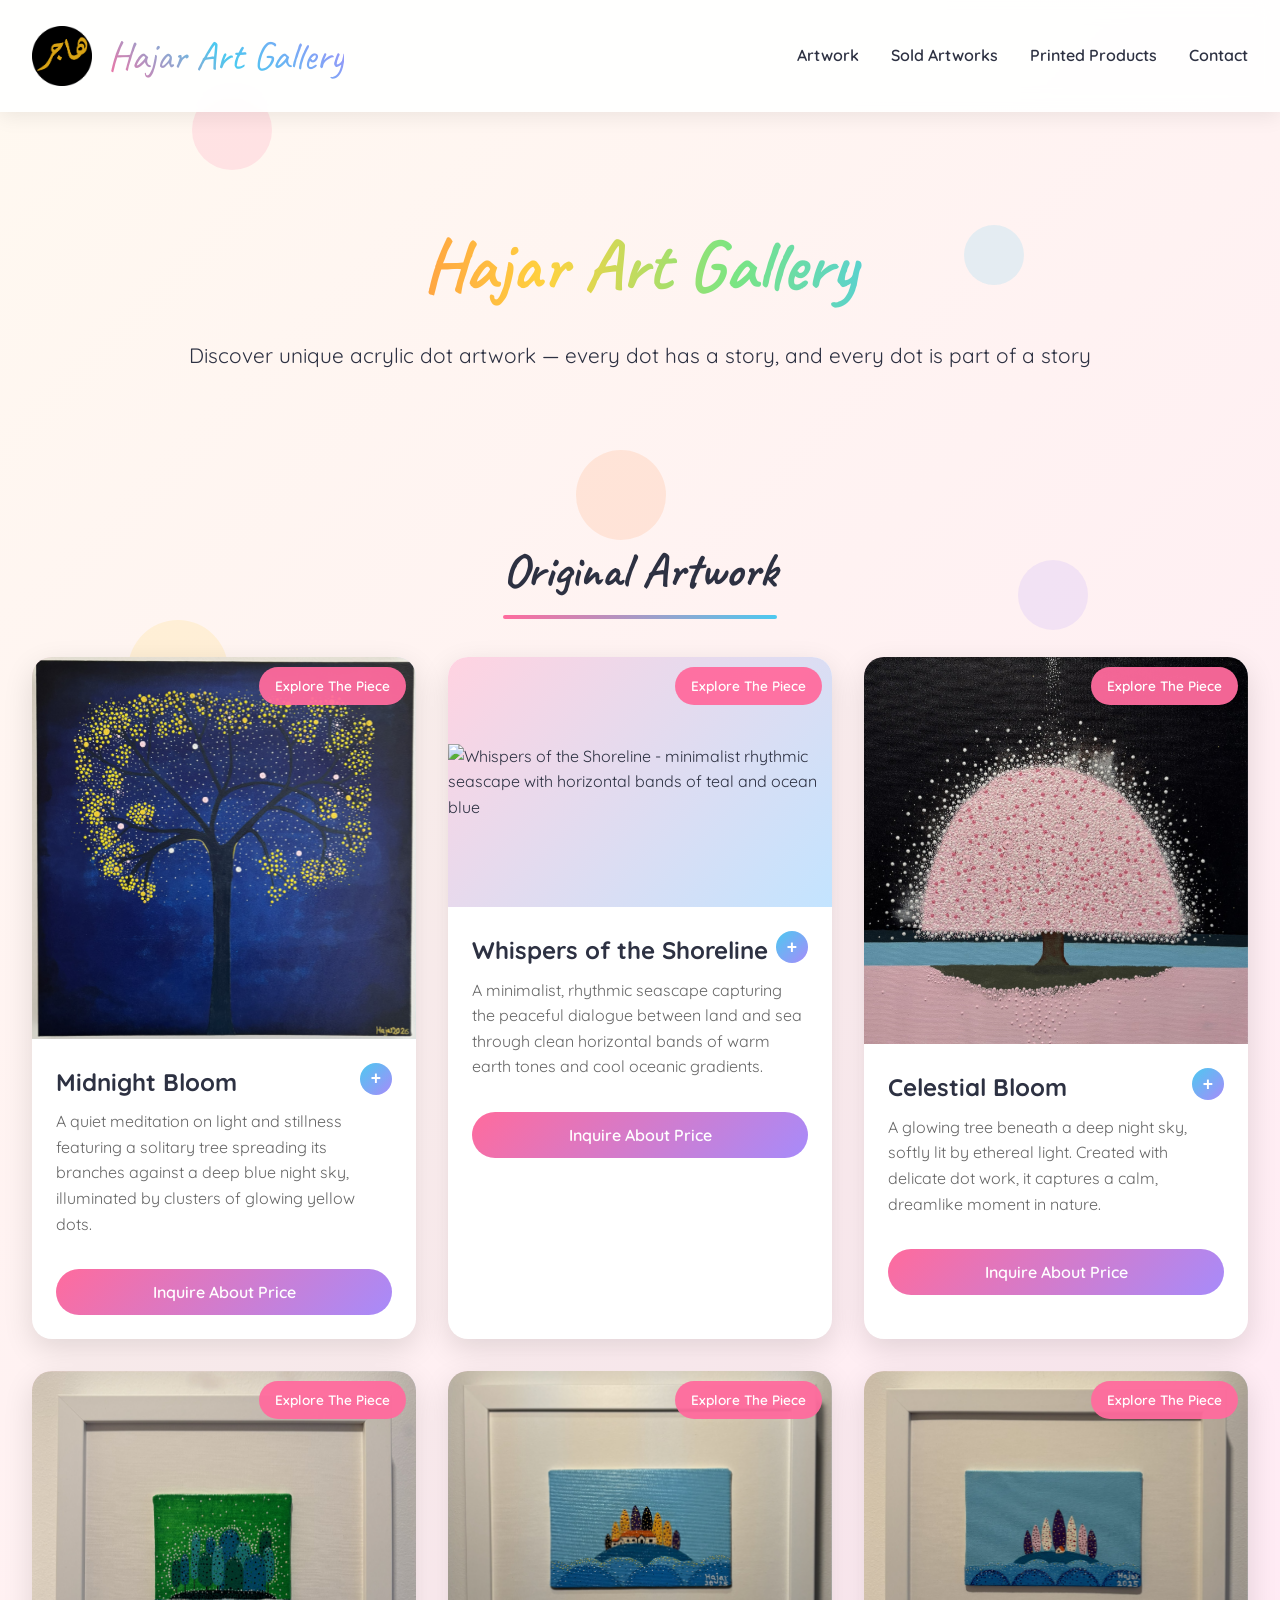
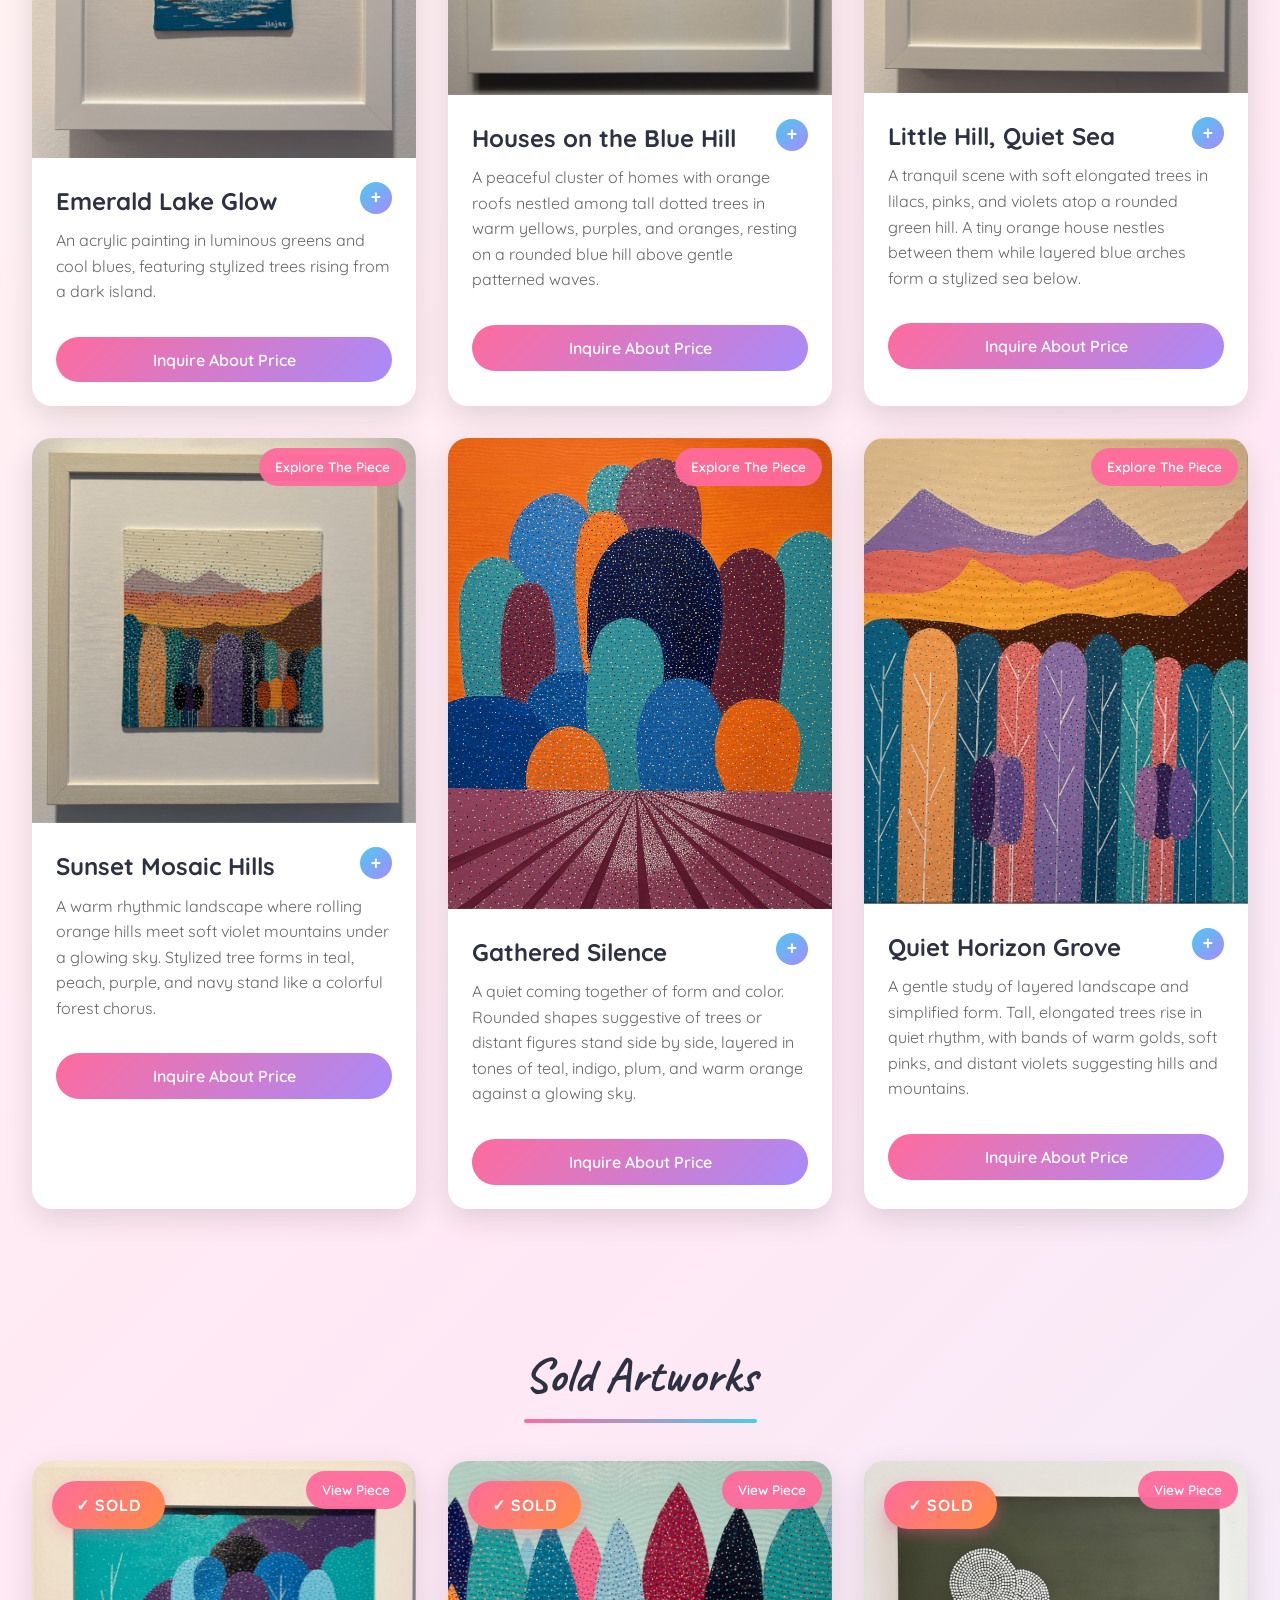
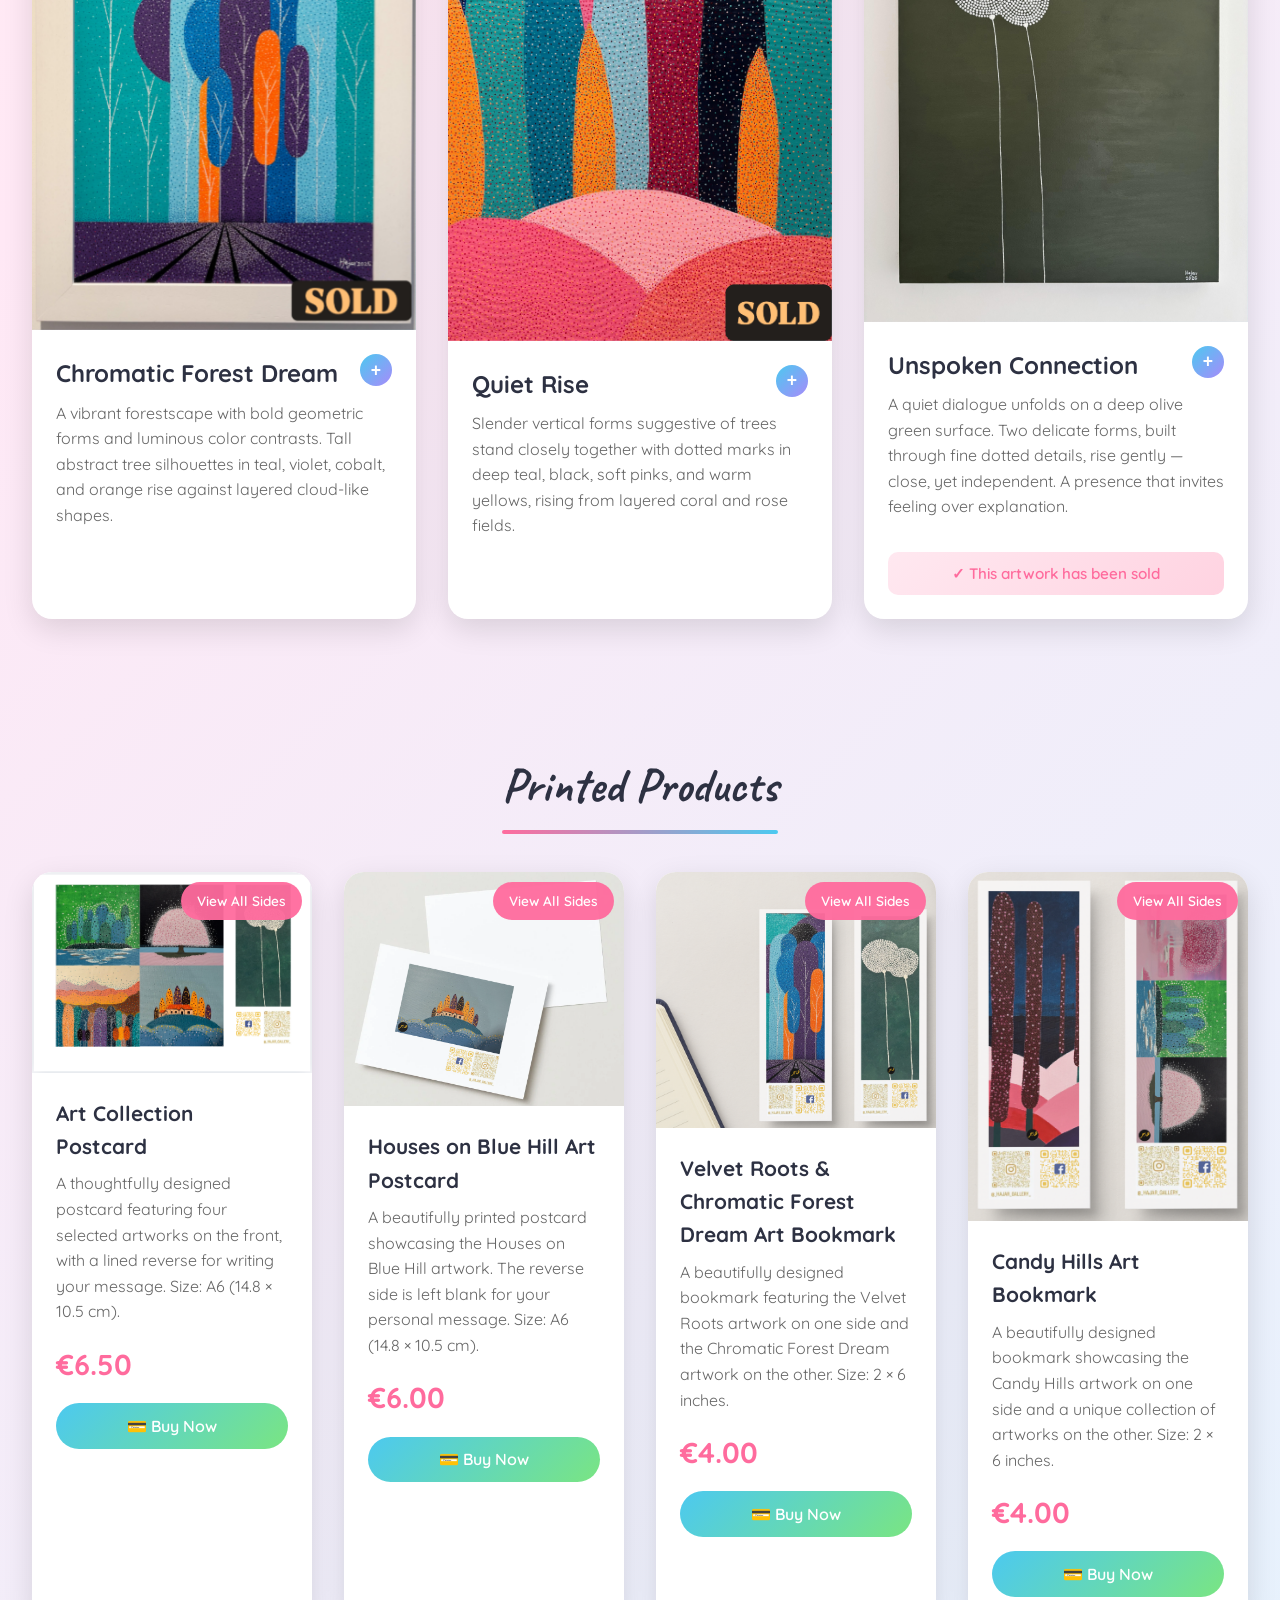
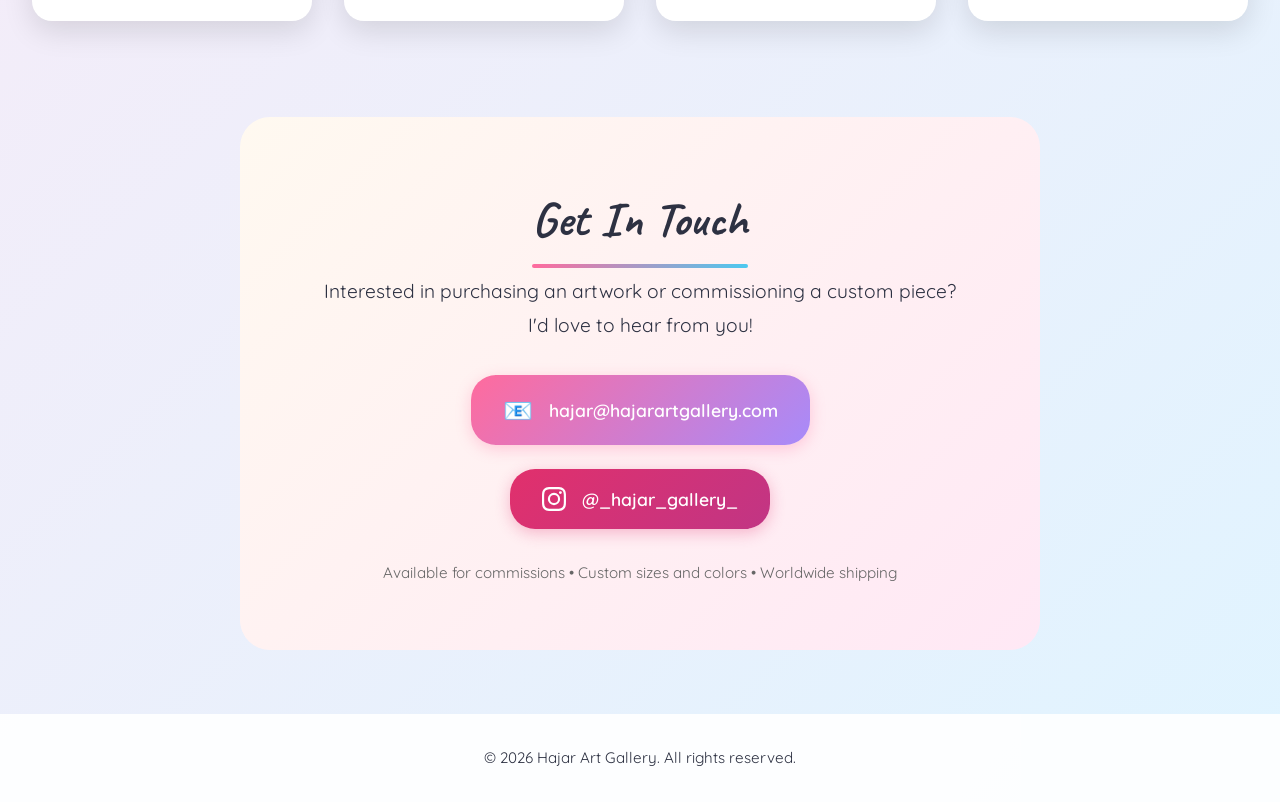
==== commit 7a913a47: "Add files via upload" ====
--- a/index.html
+++ b/index.html
@@ -84,6 +84,31 @@
                             <p><strong>Composition:</strong> Simple and centred, allowing the contrast between darkness and illumination to carry the mood. The tree stands as a calm presence, rooted and steady, with the glowing canopy adding a sense of warmth and quiet wonder.</p>
                         </div>
                         <button class="artwork-card__inquiry-btn" onclick="event.stopPropagation(); openInquiry('Midnight Bloom')">Inquire About Price</button>
+                    </div>
+                </article>
+
+                <!-- Whispers of the Shoreline -->
+                <article class="artwork-card">
+                    <div class="artwork-card__image" onclick="openGallery('whispersshoreline')" role="button" tabindex="0" aria-label="View Whispers of the Shoreline gallery">
+                        <img src="Whispers of the Shoreline1.jpeg" alt="Whispers of the Shoreline - minimalist rhythmic seascape with horizontal bands of teal and ocean blue">
+                        <div class="artwork-card__badge">Explore The Piece</div>
+                    </div>
+                    <div class="artwork-card__content">
+                        <div class="artwork-card__header">
+                            <h3 class="artwork-card__title">Whispers of the Shoreline</h3>
+                            <button class="artwork-card__info-btn" onclick="toggleDetails('details-whispersshoreline')" aria-expanded="false" aria-controls="details-whispersshoreline" title="More Details">+</button>
+                        </div>
+                        <p class="artwork-card__description">A minimalist, rhythmic seascape capturing the peaceful dialogue between land and sea through clean horizontal bands of warm earth tones and cool oceanic gradients.</p>
+                        <div class="artwork-card__details" id="details-whispersshoreline">
+                            <h4 class="artwork-card__details-title">✨ Artwork Details</h4>
+                            <div class="artwork-card__detail-item"><span class="artwork-card__detail-label">Size:</span><span class="artwork-card__detail-value">26 × 31 cm</span></div>
+                            <div class="artwork-card__detail-item"><span class="artwork-card__detail-label">Medium:</span><span class="artwork-card__detail-value">Acrylic on canvas, framed</span></div>
+                            <div class="artwork-card__detail-item"><span class="artwork-card__detail-label">Technique:</span><span class="artwork-card__detail-value">Dot painting</span></div>
+                            <div class="artwork-card__detail-item"><span class="artwork-card__detail-label">Year:</span><span class="artwork-card__detail-value">2026</span></div>
+                            <p><strong>Story:</strong> The composition is built on clean, horizontal bands of color, moving from a warm, sandy foreground up through layered shades of deep teal and ocean blue, culminating in a dark midnight horizon. A scattering of delicate white dots drifts across the center of the water, mimicking the gentle sparkle of starlight or foam catching the night air.</p>
+                            <p><strong>Composition:</strong> The contrasting white line of the surf breaks up the deep blues, adding a soft texture and a sense of quiet motion to an otherwise still and structured composition. With its balance of warm earth tones and cool oceanic gradients, the piece invites the viewer to appreciate the calm, repetitive beauty of the tides and the serene vastness of the coast at dusk.</p>
+                        </div>
+                        <button class="artwork-card__inquiry-btn" onclick="event.stopPropagation(); openInquiry('Whispers of the Shoreline')">Inquire About Price</button>
                     </div>
                 </article>
 
--- a/style.css
+++ b/style.css
@@ -641,15 +641,17 @@
    - translateZ(0) / backface-visibility: hidden promotes to GPU layer
    - image-rendering hint sharpens on high-DPI screens              */
 .gallery-modal__image {
-    max-width: 90vw;
-    max-height: 70vh;
+    max-width: 95vw;
+    max-height: 80vh;
+    width: auto;
+    height: auto;
     object-fit: contain;
-    border-radius: 10px;
+    border-radius: 8px;
     cursor: zoom-in;
     transition: transform var(--transition-fast);
     display: block;
 
-    /* Mobile sharpness fixes */
+    /* Mobile sharpness fixes — prevents browser pixel-smoothing ("fog") */
     isolation: isolate;
     backface-visibility: hidden;
     -webkit-backface-visibility: hidden;
@@ -657,6 +659,7 @@
     -webkit-transform: translateZ(0);
     will-change: transform;
     image-rendering: -webkit-optimize-contrast;
+    image-rendering: high-quality;
 }
 
 .gallery-modal__image--zoomed {
@@ -1100,6 +1103,23 @@
         max-height: 60vh;
     }
 
+    .gallery-modal__image-container {
+        display: flex;
+        align-items: center;
+        justify-content: center;
+        width: 100%;
+        height: 100%;
+        overflow: hidden;
+    }
+
+    /* Return to standard rendering when zoomed in — avoids over-sharpening at large scale */
+    .gallery-modal__image--zoomed {
+        cursor: zoom-out;
+        max-width: none;
+        max-height: none;
+        image-rendering: auto;
+    }
+
     .gallery-modal__content {
         padding: 0.5rem;
     }
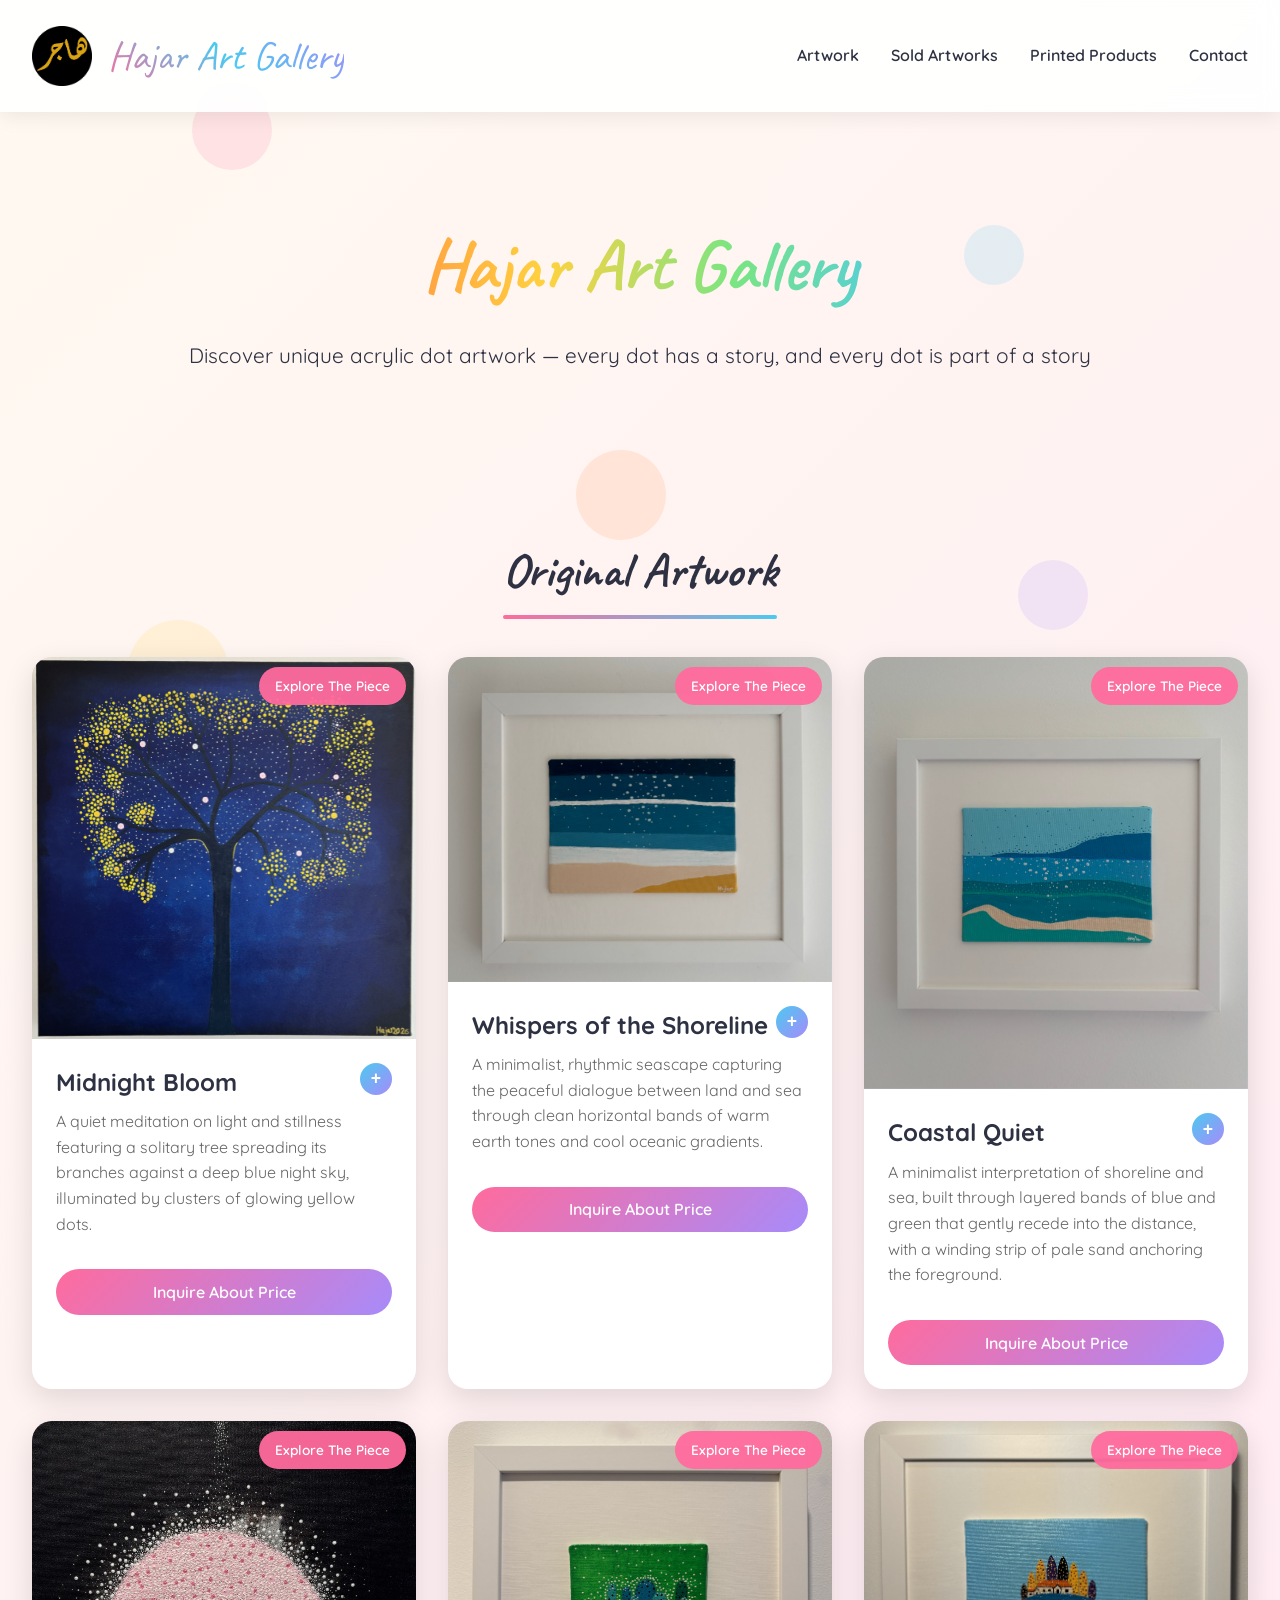
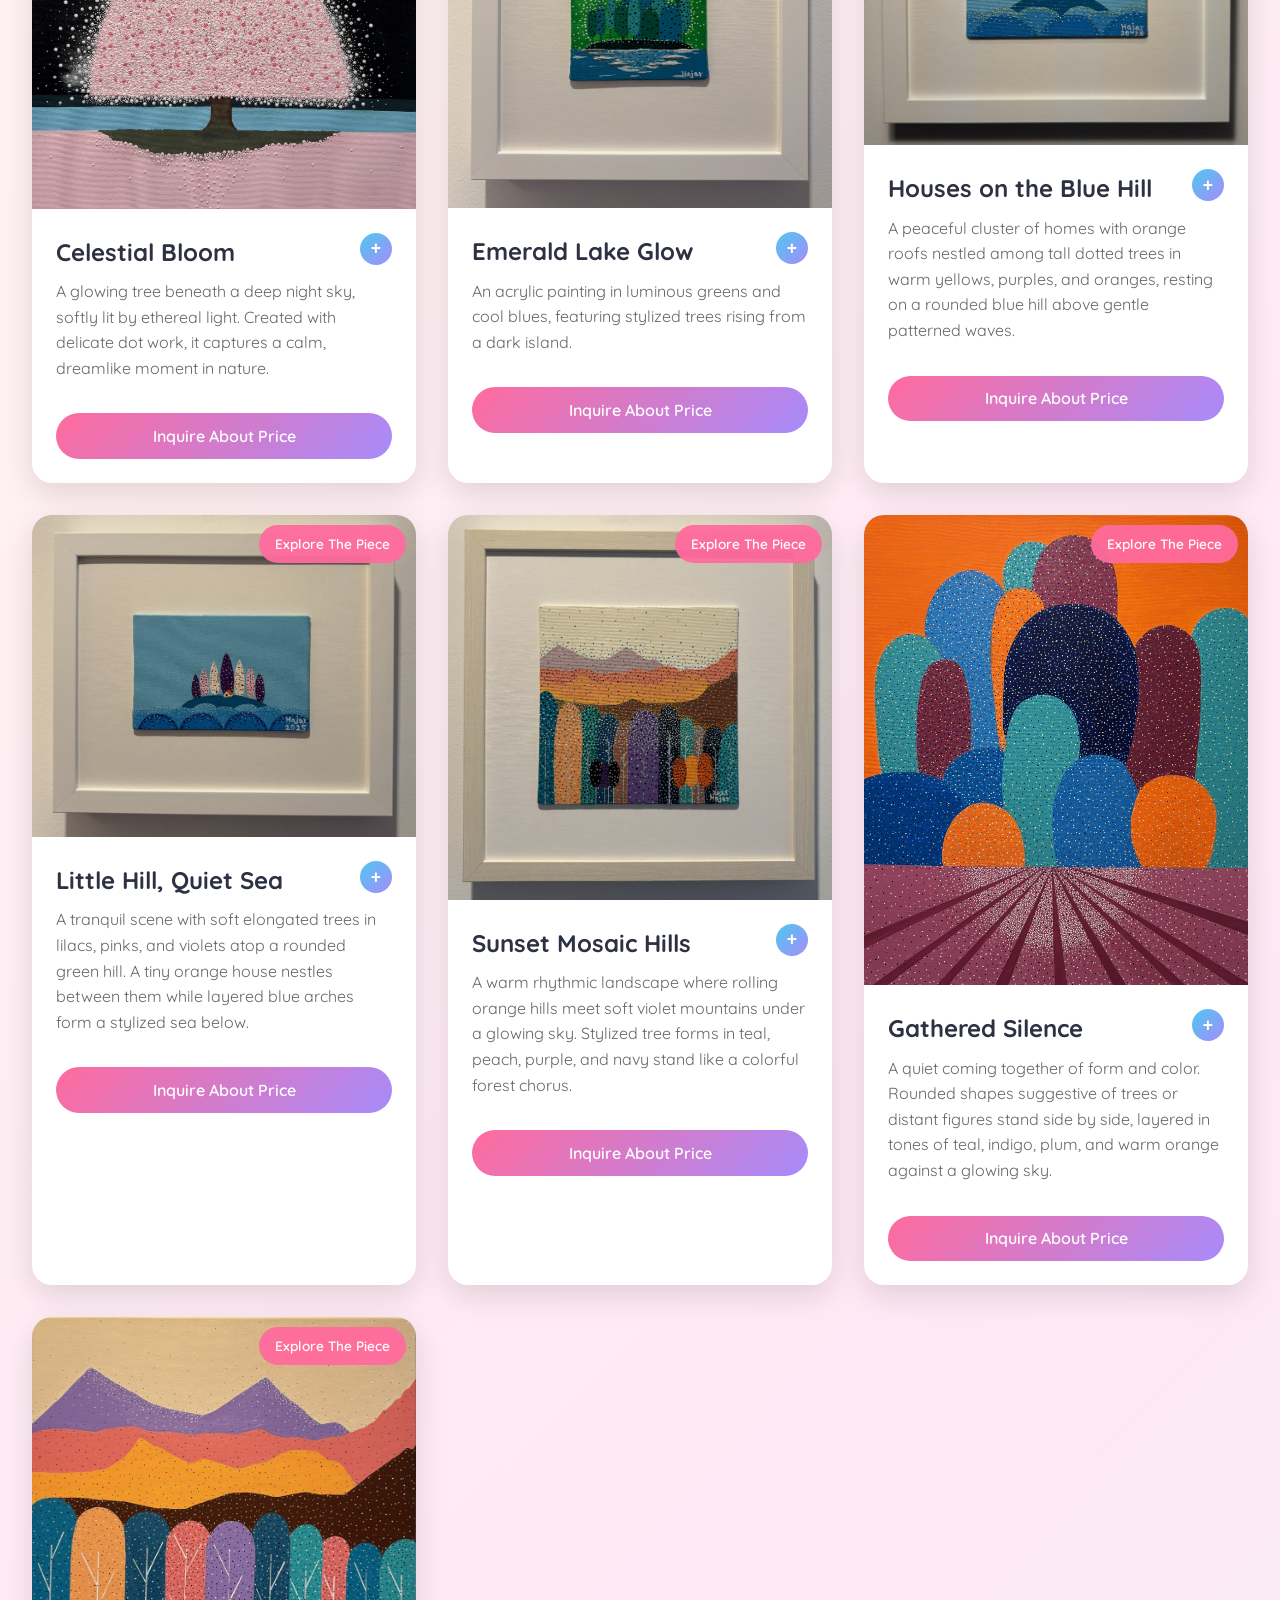
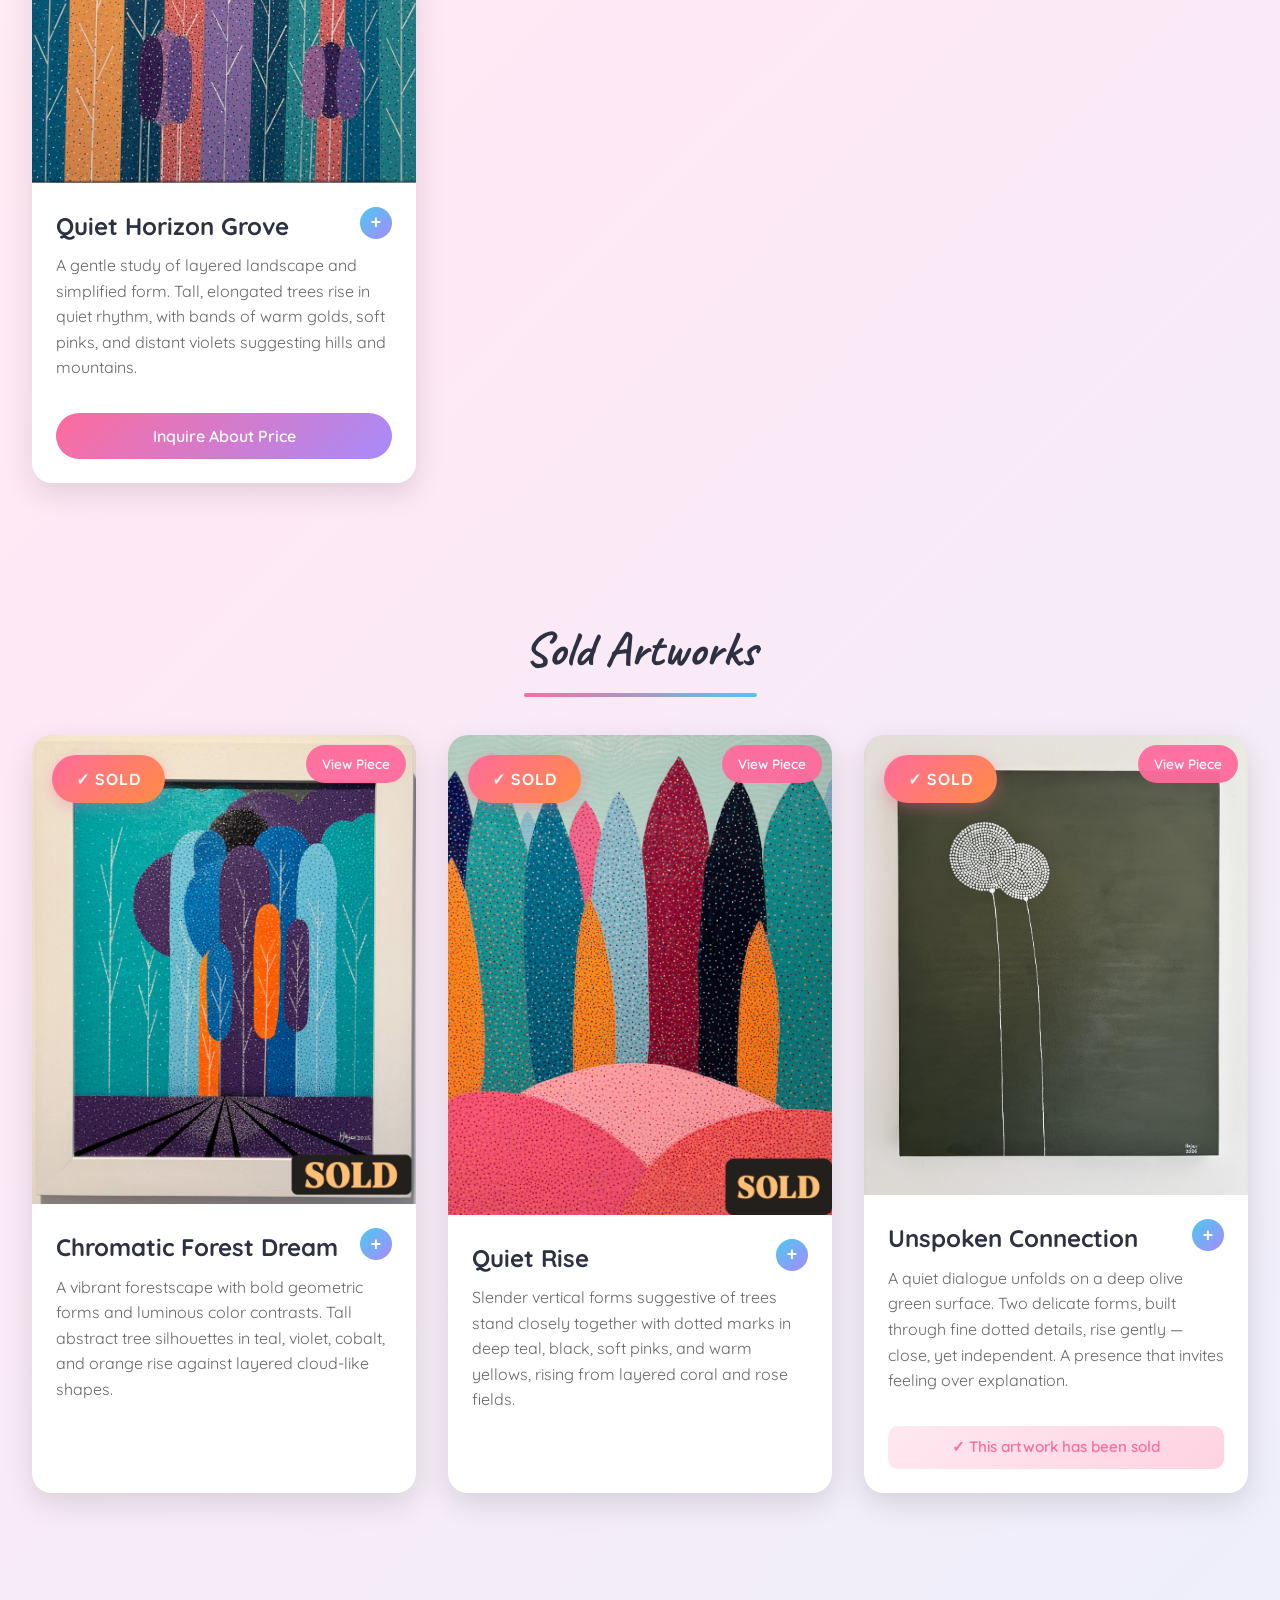
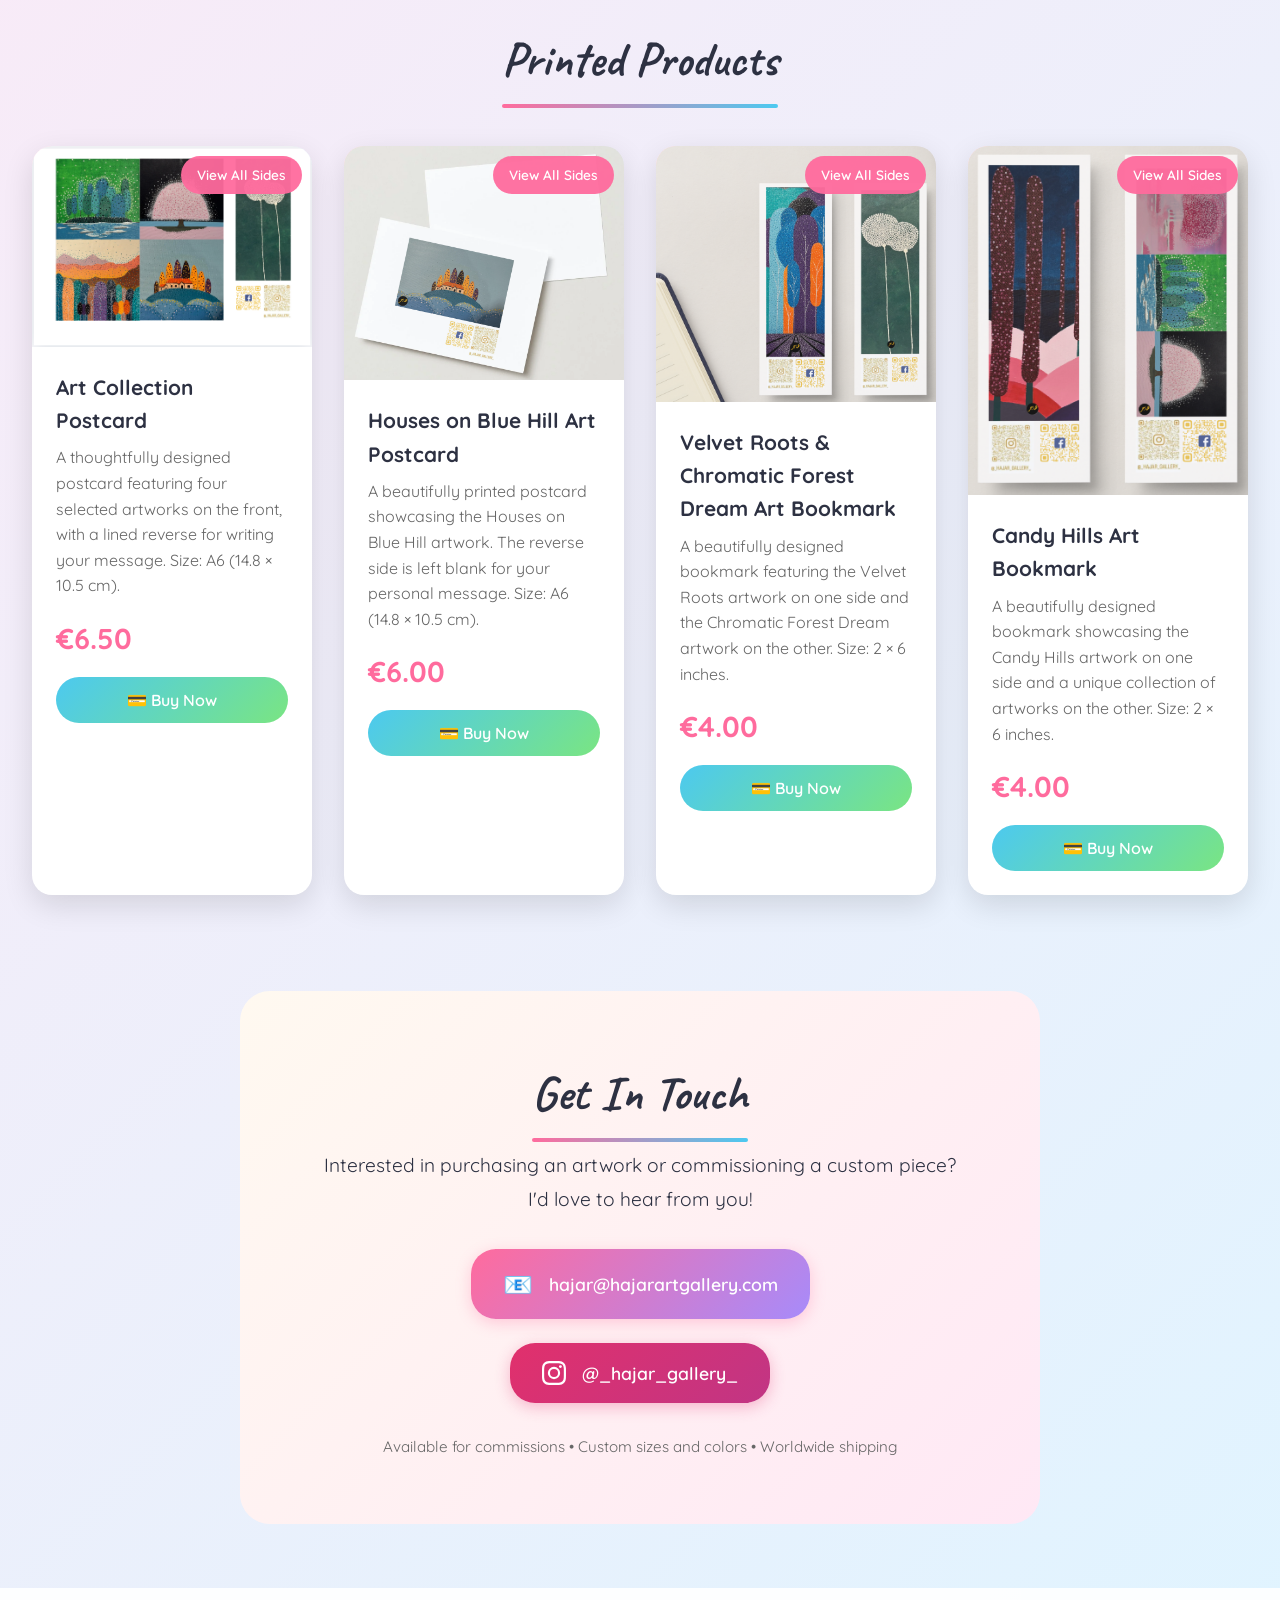
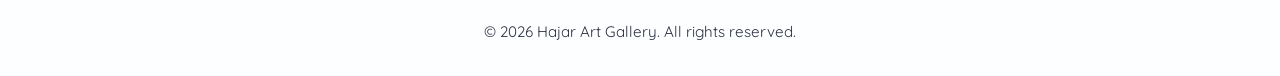
==== commit f9633fb6: "Add files via upload" ====
--- a/index.html
+++ b/index.html
@@ -109,6 +109,31 @@
                             <p><strong>Composition:</strong> The contrasting white line of the surf breaks up the deep blues, adding a soft texture and a sense of quiet motion to an otherwise still and structured composition. With its balance of warm earth tones and cool oceanic gradients, the piece invites the viewer to appreciate the calm, repetitive beauty of the tides and the serene vastness of the coast at dusk.</p>
                         </div>
                         <button class="artwork-card__inquiry-btn" onclick="event.stopPropagation(); openInquiry('Whispers of the Shoreline')">Inquire About Price</button>
+                    </div>
+                </article>
+
+                <!-- Coastal Quiet -->
+                <article class="artwork-card">
+                    <div class="artwork-card__image" onclick="openGallery('coastalquiet')" role="button" tabindex="0" aria-label="View Coastal Quiet gallery">
+                        <img src="Coastal Quiet1.jpeg" alt="Coastal Quiet - minimalist shoreline with layered bands of blue and green receding into the distance">
+                        <div class="artwork-card__badge">Explore The Piece</div>
+                    </div>
+                    <div class="artwork-card__content">
+                        <div class="artwork-card__header">
+                            <h3 class="artwork-card__title">Coastal Quiet</h3>
+                            <button class="artwork-card__info-btn" onclick="toggleDetails('details-coastalquiet')" aria-expanded="false" aria-controls="details-coastalquiet" title="More Details">+</button>
+                        </div>
+                        <p class="artwork-card__description">A minimalist interpretation of shoreline and sea, built through layered bands of blue and green that gently recede into the distance, with a winding strip of pale sand anchoring the foreground.</p>
+                        <div class="artwork-card__details" id="details-coastalquiet">
+                            <h4 class="artwork-card__details-title">✨ Artwork Details</h4>
+                            <div class="artwork-card__detail-item"><span class="artwork-card__detail-label">Size:</span><span class="artwork-card__detail-value">26 × 31 cm</span></div>
+                            <div class="artwork-card__detail-item"><span class="artwork-card__detail-label">Medium:</span><span class="artwork-card__detail-value">Acrylic on canvas, framed</span></div>
+                            <div class="artwork-card__detail-item"><span class="artwork-card__detail-label">Technique:</span><span class="artwork-card__detail-value">Dot painting</span></div>
+                            <div class="artwork-card__detail-item"><span class="artwork-card__detail-label">Year:</span><span class="artwork-card__detail-value">2026</span></div>
+                            <p><strong>Story:</strong> The composition relies on simplicity rather than detail, allowing colour, balance, and atmosphere to shape the viewer's experience. Soft reflections scattered across the water create a subtle sense of light and movement, while the calm horizon and restrained palette evoke the feeling of standing at the water's edge, observing a landscape that is both familiar and imagined.</p>
+                            <p><strong>Composition:</strong> Small dotted marks throughout the surface add texture and rhythm, reinforcing the painting's quiet, contemplative mood. A winding strip of pale sand anchors the foreground as layered bands of blue and green gently recede into the distance.</p>
+                        </div>
+                        <button class="artwork-card__inquiry-btn" onclick="event.stopPropagation(); openInquiry('Coastal Quiet')">Inquire About Price</button>
                     </div>
                 </article>
 
